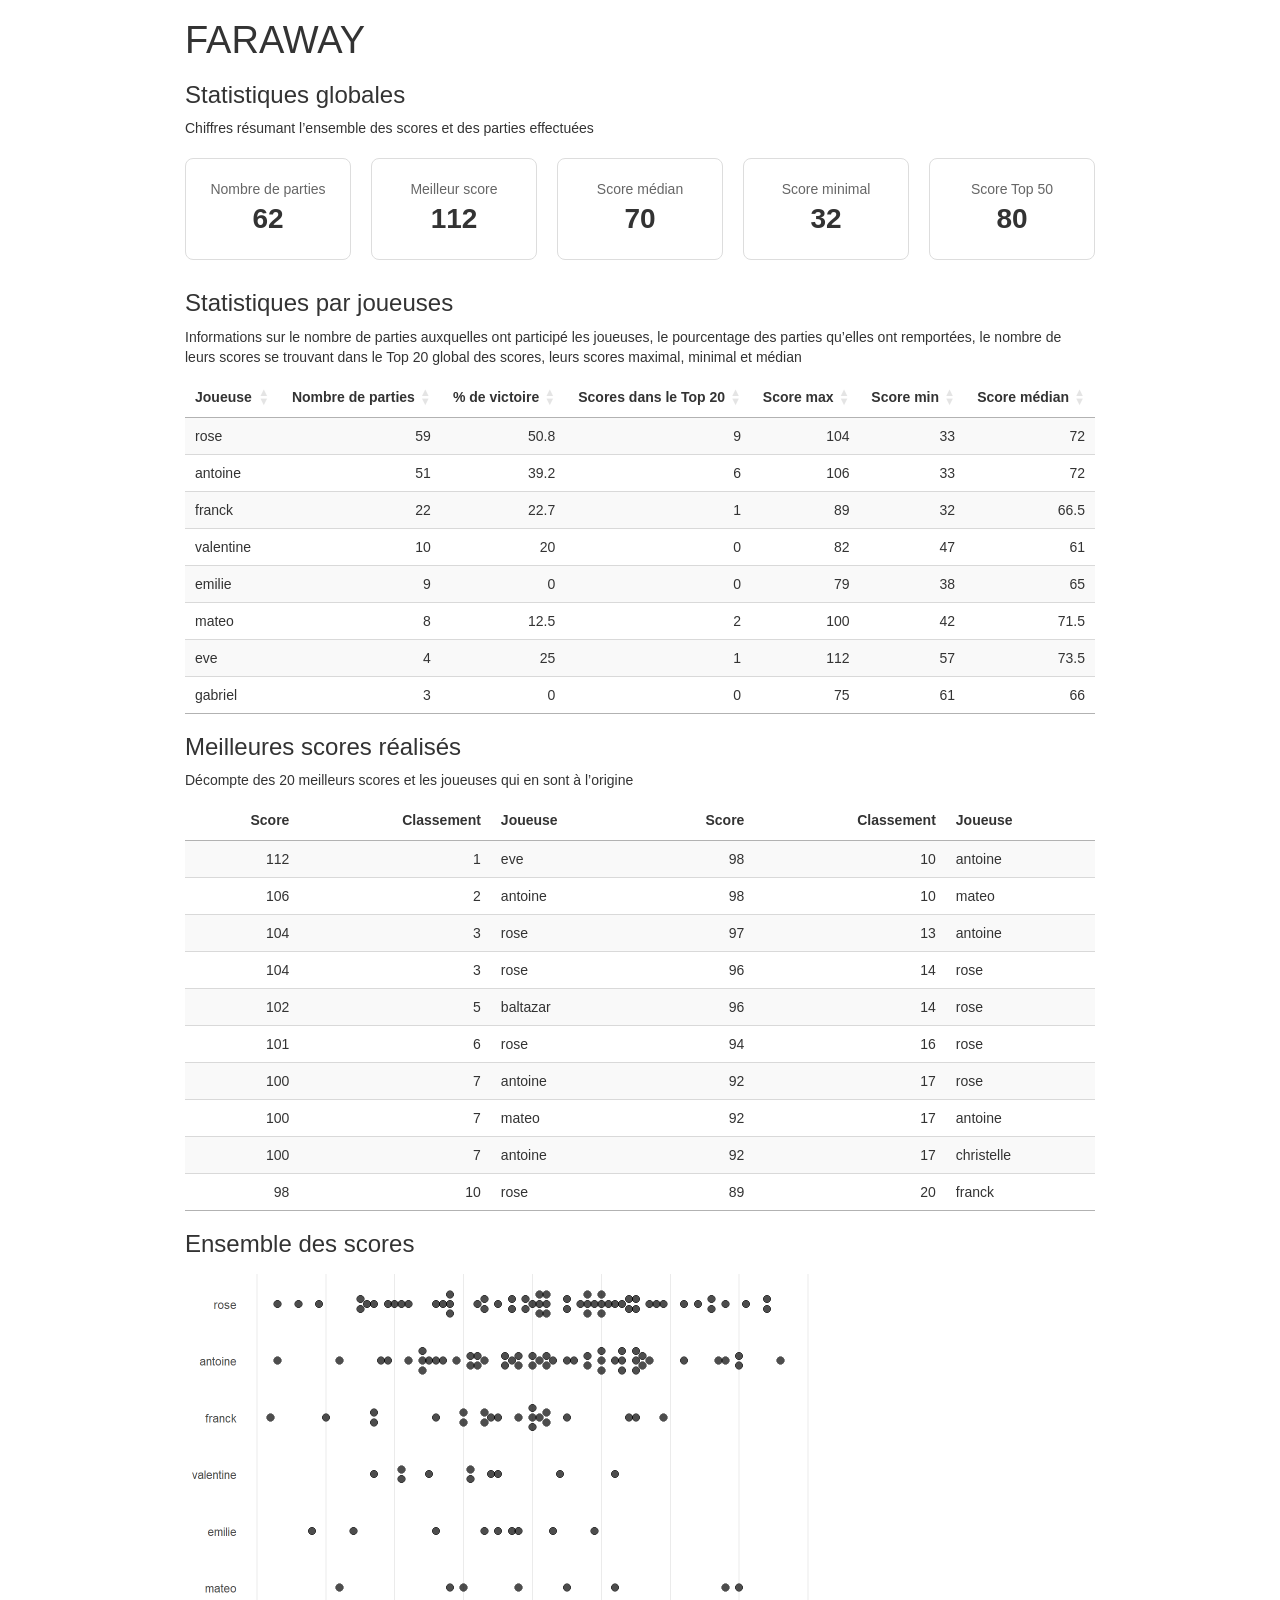
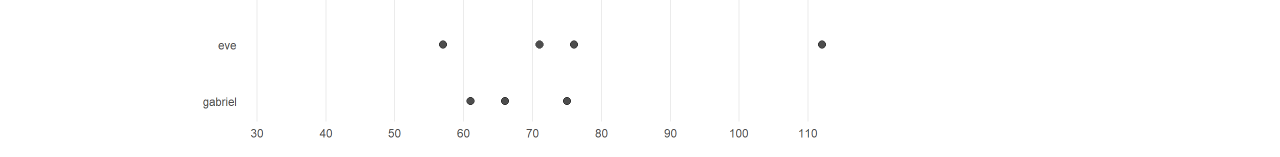
==== r/explor_results.html @ 72b7c978 "maj min" ====
<!DOCTYPE html>

<html>

<head>

<meta charset="utf-8" />
<meta name="generator" content="pandoc" />
<meta http-equiv="X-UA-Compatible" content="IE=EDGE" />




<title>FARAWAY</title>

<script>// Pandoc 2.9 adds attributes on both header and div. We remove the former (to
// be compatible with the behavior of Pandoc < 2.8).
document.addEventListener('DOMContentLoaded', function(e) {
  var hs = document.querySelectorAll("div.section[class*='level'] > :first-child");
  var i, h, a;
  for (i = 0; i < hs.length; i++) {
    h = hs[i];
    if (!/^h[1-6]$/i.test(h.tagName)) continue;  // it should be a header h1-h6
    a = h.attributes;
    while (a.length > 0) h.removeAttribute(a[0].name);
  }
});
</script>
<script>/*! jQuery v3.6.0 | (c) OpenJS Foundation and other contributors | jquery.org/license */
!function(e,t){"use strict";"object"==typeof module&&"object"==typeof module.exports?module.exports=e.document?t(e,!0):function(e){if(!e.document)throw new Error("jQuery requires a window with a document");return t(e)}:t(e)}("undefined"!=typeof window?window:this,function(C,e){"use strict";var t=[],r=Object.getPrototypeOf,s=t.slice,g=t.flat?function(e){return t.flat.call(e)}:function(e){return t.concat.apply([],e)},u=t.push,i=t.indexOf,n={},o=n.toString,v=n.hasOwnProperty,a=v.toString,l=a.call(Object),y={},m=function(e){return"function"==typeof e&&"number"!=typeof e.nodeType&&"function"!=typeof e.item},x=function(e){return null!=e&&e===e.window},E=C.document,c={type:!0,src:!0,nonce:!0,noModule:!0};function b(e,t,n){var r,i,o=(n=n||E).createElement("script");if(o.text=e,t)for(r in c)(i=t[r]||t.getAttribute&&t.getAttribute(r))&&o.setAttribute(r,i);n.head.appendChild(o).parentNode.removeChild(o)}function w(e){return null==e?e+"":"object"==typeof e||"function"==typeof e?n[o.call(e)]||"object":typeof e}var f="3.6.0",S=function(e,t){return new S.fn.init(e,t)};function p(e){var t=!!e&&"length"in e&&e.length,n=w(e);return!m(e)&&!x(e)&&("array"===n||0===t||"number"==typeof t&&0<t&&t-1 in e)}S.fn=S.prototype={jquery:f,constructor:S,length:0,toArray:function(){return s.call(this)},get:function(e){return null==e?s.call(this):e<0?this[e+this.length]:this[e]},pushStack:function(e){var t=S.merge(this.constructor(),e);return t.prevObject=this,t},each:function(e){return S.each(this,e)},map:function(n){return this.pushStack(S.map(this,function(e,t){return n.call(e,t,e)}))},slice:function(){return this.pushStack(s.apply(this,arguments))},first:function(){return this.eq(0)},last:function(){return this.eq(-1)},even:function(){return this.pushStack(S.grep(this,function(e,t){return(t+1)%2}))},odd:function(){return this.pushStack(S.grep(this,function(e,t){return t%2}))},eq:function(e){var t=this.length,n=+e+(e<0?t:0);return this.pushStack(0<=n&&n<t?[this[n]]:[])},end:function(){return this.prevObject||this.constructor()},push:u,sort:t.sort,splice:t.splice},S.extend=S.fn.extend=function(){var e,t,n,r,i,o,a=arguments[0]||{},s=1,u=arguments.length,l=!1;for("boolean"==typeof a&&(l=a,a=arguments[s]||{},s++),"object"==typeof a||m(a)||(a={}),s===u&&(a=this,s--);s<u;s++)if(null!=(e=arguments[s]))for(t in e)r=e[t],"__proto__"!==t&&a!==r&&(l&&r&&(S.isPlainObject(r)||(i=Array.isArray(r)))?(n=a[t],o=i&&!Array.isArray(n)?[]:i||S.isPlainObject(n)?n:{},i=!1,a[t]=S.extend(l,o,r)):void 0!==r&&(a[t]=r));return a},S.extend({expando:"jQuery"+(f+Math.random()).replace(/\D/g,""),isReady:!0,error:function(e){throw new Error(e)},noop:function(){},isPlainObject:function(e){var t,n;return!(!e||"[object Object]"!==o.call(e))&&(!(t=r(e))||"function"==typeof(n=v.call(t,"constructor")&&t.constructor)&&a.call(n)===l)},isEmptyObject:function(e){var t;for(t in e)return!1;return!0},globalEval:function(e,t,n){b(e,{nonce:t&&t.nonce},n)},each:function(e,t){var n,r=0;if(p(e)){for(n=e.length;r<n;r++)if(!1===t.call(e[r],r,e[r]))break}else for(r in e)if(!1===t.call(e[r],r,e[r]))break;return e},makeArray:function(e,t){var n=t||[];return null!=e&&(p(Object(e))?S.merge(n,"string"==typeof e?[e]:e):u.call(n,e)),n},inArray:function(e,t,n){return null==t?-1:i.call(t,e,n)},merge:function(e,t){for(var n=+t.length,r=0,i=e.length;r<n;r++)e[i++]=t[r];return e.length=i,e},grep:function(e,t,n){for(var r=[],i=0,o=e.length,a=!n;i<o;i++)!t(e[i],i)!==a&&r.push(e[i]);return r},map:function(e,t,n){var r,i,o=0,a=[];if(p(e))for(r=e.length;o<r;o++)null!=(i=t(e[o],o,n))&&a.push(i);else for(o in e)null!=(i=t(e[o],o,n))&&a.push(i);return g(a)},guid:1,support:y}),"function"==typeof Symbol&&(S.fn[Symbol.iterator]=t[Symbol.iterator]),S.each("Boolean Number String Function Array Date RegExp Object Error Symbol".split(" "),function(e,t){n["[object "+t+"]"]=t.toLowerCase()});var d=function(n){var e,d,b,o,i,h,f,g,w,u,l,T,C,a,E,v,s,c,y,S="sizzle"+1*new Date,p=n.document,k=0,r=0,m=ue(),x=ue(),A=ue(),N=ue(),j=function(e,t){return e===t&&(l=!0),0},D={}.hasOwnProperty,t=[],q=t.pop,L=t.push,H=t.push,O=t.slice,P=function(e,t){for(var n=0,r=e.length;n<r;n++)if(e[n]===t)return n;return-1},R="checked|selected|async|autofocus|autoplay|controls|defer|disabled|hidden|ismap|loop|multiple|open|readonly|required|scoped",M="[\\x20\\t\\r\\n\\f]",I="(?:\\\\[\\da-fA-F]{1,6}"+M+"?|\\\\[^\\r\\n\\f]|[\\w-]|[^\0-\\x7f])+",W="\\["+M+"*("+I+")(?:"+M+"*([*^$|!~]?=)"+M+"*(?:'((?:\\\\.|[^\\\\'])*)'|\"((?:\\\\.|[^\\\\\"])*)\"|("+I+"))|)"+M+"*\\]",F=":("+I+")(?:\\((('((?:\\\\.|[^\\\\'])*)'|\"((?:\\\\.|[^\\\\\"])*)\")|((?:\\\\.|[^\\\\()[\\]]|"+W+")*)|.*)\\)|)",B=new RegExp(M+"+","g"),$=new RegExp("^"+M+"+|((?:^|[^\\\\])(?:\\\\.)*)"+M+"+$","g"),_=new RegExp("^"+M+"*,"+M+"*"),z=new RegExp("^"+M+"*([>+~]|"+M+")"+M+"*"),U=new RegExp(M+"|>"),X=new RegExp(F),V=new RegExp("^"+I+"$"),G={ID:new RegExp("^#("+I+")"),CLASS:new RegExp("^\\.("+I+")"),TAG:new RegExp("^("+I+"|[*])"),ATTR:new RegExp("^"+W),PSEUDO:new RegExp("^"+F),CHILD:new RegExp("^:(only|first|last|nth|nth-last)-(child|of-type)(?:\\("+M+"*(even|odd|(([+-]|)(\\d*)n|)"+M+"*(?:([+-]|)"+M+"*(\\d+)|))"+M+"*\\)|)","i"),bool:new RegExp("^(?:"+R+")$","i"),needsContext:new RegExp("^"+M+"*[>+~]|:(even|odd|eq|gt|lt|nth|first|last)(?:\\("+M+"*((?:-\\d)?\\d*)"+M+"*\\)|)(?=[^-]|$)","i")},Y=/HTML$/i,Q=/^(?:input|select|textarea|button)$/i,J=/^h\d$/i,K=/^[^{]+\{\s*\[native \w/,Z=/^(?:#([\w-]+)|(\w+)|\.([\w-]+))$/,ee=/[+~]/,te=new RegExp("\\\\[\\da-fA-F]{1,6}"+M+"?|\\\\([^\\r\\n\\f])","g"),ne=function(e,t){var n="0x"+e.slice(1)-65536;return t||(n<0?String.fromCharCode(n+65536):String.fromCharCode(n>>10|55296,1023&n|56320))},re=/([\0-\x1f\x7f]|^-?\d)|^-$|[^\0-\x1f\x7f-\uFFFF\w-]/g,ie=function(e,t){return t?"\0"===e?"\ufffd":e.slice(0,-1)+"\\"+e.charCodeAt(e.length-1).toString(16)+" ":"\\"+e},oe=function(){T()},ae=be(function(e){return!0===e.disabled&&"fieldset"===e.nodeName.toLowerCase()},{dir:"parentNode",next:"legend"});try{H.apply(t=O.call(p.childNodes),p.childNodes),t[p.childNodes.length].nodeType}catch(e){H={apply:t.length?function(e,t){L.apply(e,O.call(t))}:function(e,t){var n=e.length,r=0;while(e[n++]=t[r++]);e.length=n-1}}}function se(t,e,n,r){var i,o,a,s,u,l,c,f=e&&e.ownerDocument,p=e?e.nodeType:9;if(n=n||[],"string"!=typeof t||!t||1!==p&&9!==p&&11!==p)return n;if(!r&&(T(e),e=e||C,E)){if(11!==p&&(u=Z.exec(t)))if(i=u[1]){if(9===p){if(!(a=e.getElementById(i)))return n;if(a.id===i)return n.push(a),n}else if(f&&(a=f.getElementById(i))&&y(e,a)&&a.id===i)return n.push(a),n}else{if(u[2])return H.apply(n,e.getElementsByTagName(t)),n;if((i=u[3])&&d.getElementsByClassName&&e.getElementsByClassName)return H.apply(n,e.getElementsByClassName(i)),n}if(d.qsa&&!N[t+" "]&&(!v||!v.test(t))&&(1!==p||"object"!==e.nodeName.toLowerCase())){if(c=t,f=e,1===p&&(U.test(t)||z.test(t))){(f=ee.test(t)&&ye(e.parentNode)||e)===e&&d.scope||((s=e.getAttribute("id"))?s=s.replace(re,ie):e.setAttribute("id",s=S)),o=(l=h(t)).length;while(o--)l[o]=(s?"#"+s:":scope")+" "+xe(l[o]);c=l.join(",")}try{return H.apply(n,f.querySelectorAll(c)),n}catch(e){N(t,!0)}finally{s===S&&e.removeAttribute("id")}}}return g(t.replace($,"$1"),e,n,r)}function ue(){var r=[];return function e(t,n){return r.push(t+" ")>b.cacheLength&&delete e[r.shift()],e[t+" "]=n}}function le(e){return e[S]=!0,e}function ce(e){var t=C.createElement("fieldset");try{return!!e(t)}catch(e){return!1}finally{t.parentNode&&t.parentNode.removeChild(t),t=null}}function fe(e,t){var n=e.split("|"),r=n.length;while(r--)b.attrHandle[n[r]]=t}function pe(e,t){var n=t&&e,r=n&&1===e.nodeType&&1===t.nodeType&&e.sourceIndex-t.sourceIndex;if(r)return r;if(n)while(n=n.nextSibling)if(n===t)return-1;return e?1:-1}function de(t){return function(e){return"input"===e.nodeName.toLowerCase()&&e.type===t}}function he(n){return function(e){var t=e.nodeName.toLowerCase();return("input"===t||"button"===t)&&e.type===n}}function ge(t){return function(e){return"form"in e?e.parentNode&&!1===e.disabled?"label"in e?"label"in e.parentNode?e.parentNode.disabled===t:e.disabled===t:e.isDisabled===t||e.isDisabled!==!t&&ae(e)===t:e.disabled===t:"label"in e&&e.disabled===t}}function ve(a){return le(function(o){return o=+o,le(function(e,t){var n,r=a([],e.length,o),i=r.length;while(i--)e[n=r[i]]&&(e[n]=!(t[n]=e[n]))})})}function ye(e){return e&&"undefined"!=typeof e.getElementsByTagName&&e}for(e in d=se.support={},i=se.isXML=function(e){var t=e&&e.namespaceURI,n=e&&(e.ownerDocument||e).documentElement;return!Y.test(t||n&&n.nodeName||"HTML")},T=se.setDocument=function(e){var t,n,r=e?e.ownerDocument||e:p;return r!=C&&9===r.nodeType&&r.documentElement&&(a=(C=r).documentElement,E=!i(C),p!=C&&(n=C.defaultView)&&n.top!==n&&(n.addEventListener?n.addEventListener("unload",oe,!1):n.attachEvent&&n.attachEvent("onunload",oe)),d.scope=ce(function(e){return a.appendChild(e).appendChild(C.createElement("div")),"undefined"!=typeof e.querySelectorAll&&!e.querySelectorAll(":scope fieldset div").length}),d.attributes=ce(function(e){return e.className="i",!e.getAttribute("className")}),d.getElementsByTagName=ce(function(e){return e.appendChild(C.createComment("")),!e.getElementsByTagName("*").length}),d.getElementsByClassName=K.test(C.getElementsByClassName),d.getById=ce(function(e){return a.appendChild(e).id=S,!C.getElementsByName||!C.getElementsByName(S).length}),d.getById?(b.filter.ID=function(e){var t=e.replace(te,ne);return function(e){return e.getAttribute("id")===t}},b.find.ID=function(e,t){if("undefined"!=typeof t.getElementById&&E){var n=t.getElementById(e);return n?[n]:[]}}):(b.filter.ID=function(e){var n=e.replace(te,ne);return function(e){var t="undefined"!=typeof e.getAttributeNode&&e.getAttributeNode("id");return t&&t.value===n}},b.find.ID=function(e,t){if("undefined"!=typeof t.getElementById&&E){var n,r,i,o=t.getElementById(e);if(o){if((n=o.getAttributeNode("id"))&&n.value===e)return[o];i=t.getElementsByName(e),r=0;while(o=i[r++])if((n=o.getAttributeNode("id"))&&n.value===e)return[o]}return[]}}),b.find.TAG=d.getElementsByTagName?function(e,t){return"undefined"!=typeof t.getElementsByTagName?t.getElementsByTagName(e):d.qsa?t.querySelectorAll(e):void 0}:function(e,t){var n,r=[],i=0,o=t.getElementsByTagName(e);if("*"===e){while(n=o[i++])1===n.nodeType&&r.push(n);return r}return o},b.find.CLASS=d.getElementsByClassName&&function(e,t){if("undefined"!=typeof t.getElementsByClassName&&E)return t.getElementsByClassName(e)},s=[],v=[],(d.qsa=K.test(C.querySelectorAll))&&(ce(function(e){var t;a.appendChild(e).innerHTML="<a id='"+S+"'></a><select id='"+S+"-\r\\' msallowcapture=''><option selected=''></option></select>",e.querySelectorAll("[msallowcapture^='']").length&&v.push("[*^$]="+M+"*(?:''|\"\")"),e.querySelectorAll("[selected]").length||v.push("\\["+M+"*(?:value|"+R+")"),e.querySelectorAll("[id~="+S+"-]").length||v.push("~="),(t=C.createElement("input")).setAttribute("name",""),e.appendChild(t),e.querySelectorAll("[name='']").length||v.push("\\["+M+"*name"+M+"*="+M+"*(?:''|\"\")"),e.querySelectorAll(":checked").length||v.push(":checked"),e.querySelectorAll("a#"+S+"+*").length||v.push(".#.+[+~]"),e.querySelectorAll("\\\f"),v.push("[\\r\\n\\f]")}),ce(function(e){e.innerHTML="<a href='' disabled='disabled'></a><select disabled='disabled'><option/></select>";var t=C.createElement("input");t.setAttribute("type","hidden"),e.appendChild(t).setAttribute("name","D"),e.querySelectorAll("[name=d]").length&&v.push("name"+M+"*[*^$|!~]?="),2!==e.querySelectorAll(":enabled").length&&v.push(":enabled",":disabled"),a.appendChild(e).disabled=!0,2!==e.querySelectorAll(":disabled").length&&v.push(":enabled",":disabled"),e.querySelectorAll("*,:x"),v.push(",.*:")})),(d.matchesSelector=K.test(c=a.matches||a.webkitMatchesSelector||a.mozMatchesSelector||a.oMatchesSelector||a.msMatchesSelector))&&ce(function(e){d.disconnectedMatch=c.call(e,"*"),c.call(e,"[s!='']:x"),s.push("!=",F)}),v=v.length&&new RegExp(v.join("|")),s=s.length&&new RegExp(s.join("|")),t=K.test(a.compareDocumentPosition),y=t||K.test(a.contains)?function(e,t){var n=9===e.nodeType?e.documentElement:e,r=t&&t.parentNode;return e===r||!(!r||1!==r.nodeType||!(n.contains?n.contains(r):e.compareDocumentPosition&&16&e.compareDocumentPosition(r)))}:function(e,t){if(t)while(t=t.parentNode)if(t===e)return!0;return!1},j=t?function(e,t){if(e===t)return l=!0,0;var n=!e.compareDocumentPosition-!t.compareDocumentPosition;return n||(1&(n=(e.ownerDocument||e)==(t.ownerDocument||t)?e.compareDocumentPosition(t):1)||!d.sortDetached&&t.compareDocumentPosition(e)===n?e==C||e.ownerDocument==p&&y(p,e)?-1:t==C||t.ownerDocument==p&&y(p,t)?1:u?P(u,e)-P(u,t):0:4&n?-1:1)}:function(e,t){if(e===t)return l=!0,0;var n,r=0,i=e.parentNode,o=t.parentNode,a=[e],s=[t];if(!i||!o)return e==C?-1:t==C?1:i?-1:o?1:u?P(u,e)-P(u,t):0;if(i===o)return pe(e,t);n=e;while(n=n.parentNode)a.unshift(n);n=t;while(n=n.parentNode)s.unshift(n);while(a[r]===s[r])r++;return r?pe(a[r],s[r]):a[r]==p?-1:s[r]==p?1:0}),C},se.matches=function(e,t){return se(e,null,null,t)},se.matchesSelector=function(e,t){if(T(e),d.matchesSelector&&E&&!N[t+" "]&&(!s||!s.test(t))&&(!v||!v.test(t)))try{var n=c.call(e,t);if(n||d.disconnectedMatch||e.document&&11!==e.document.nodeType)return n}catch(e){N(t,!0)}return 0<se(t,C,null,[e]).length},se.contains=function(e,t){return(e.ownerDocument||e)!=C&&T(e),y(e,t)},se.attr=function(e,t){(e.ownerDocument||e)!=C&&T(e);var n=b.attrHandle[t.toLowerCase()],r=n&&D.call(b.attrHandle,t.toLowerCase())?n(e,t,!E):void 0;return void 0!==r?r:d.attributes||!E?e.getAttribute(t):(r=e.getAttributeNode(t))&&r.specified?r.value:null},se.escape=function(e){return(e+"").replace(re,ie)},se.error=function(e){throw new Error("Syntax error, unrecognized expression: "+e)},se.uniqueSort=function(e){var t,n=[],r=0,i=0;if(l=!d.detectDuplicates,u=!d.sortStable&&e.slice(0),e.sort(j),l){while(t=e[i++])t===e[i]&&(r=n.push(i));while(r--)e.splice(n[r],1)}return u=null,e},o=se.getText=function(e){var t,n="",r=0,i=e.nodeType;if(i){if(1===i||9===i||11===i){if("string"==typeof e.textContent)return e.textContent;for(e=e.firstChild;e;e=e.nextSibling)n+=o(e)}else if(3===i||4===i)return e.nodeValue}else while(t=e[r++])n+=o(t);return n},(b=se.selectors={cacheLength:50,createPseudo:le,match:G,attrHandle:{},find:{},relative:{">":{dir:"parentNode",first:!0}," ":{dir:"parentNode"},"+":{dir:"previousSibling",first:!0},"~":{dir:"previousSibling"}},preFilter:{ATTR:function(e){return e[1]=e[1].replace(te,ne),e[3]=(e[3]||e[4]||e[5]||"").replace(te,ne),"~="===e[2]&&(e[3]=" "+e[3]+" "),e.slice(0,4)},CHILD:function(e){return e[1]=e[1].toLowerCase(),"nth"===e[1].slice(0,3)?(e[3]||se.error(e[0]),e[4]=+(e[4]?e[5]+(e[6]||1):2*("even"===e[3]||"odd"===e[3])),e[5]=+(e[7]+e[8]||"odd"===e[3])):e[3]&&se.error(e[0]),e},PSEUDO:function(e){var t,n=!e[6]&&e[2];return G.CHILD.test(e[0])?null:(e[3]?e[2]=e[4]||e[5]||"":n&&X.test(n)&&(t=h(n,!0))&&(t=n.indexOf(")",n.length-t)-n.length)&&(e[0]=e[0].slice(0,t),e[2]=n.slice(0,t)),e.slice(0,3))}},filter:{TAG:function(e){var t=e.replace(te,ne).toLowerCase();return"*"===e?function(){return!0}:function(e){return e.nodeName&&e.nodeName.toLowerCase()===t}},CLASS:function(e){var t=m[e+" "];return t||(t=new RegExp("(^|"+M+")"+e+"("+M+"|$)"))&&m(e,function(e){return t.test("string"==typeof e.className&&e.className||"undefined"!=typeof e.getAttribute&&e.getAttribute("class")||"")})},ATTR:function(n,r,i){return function(e){var t=se.attr(e,n);return null==t?"!="===r:!r||(t+="","="===r?t===i:"!="===r?t!==i:"^="===r?i&&0===t.indexOf(i):"*="===r?i&&-1<t.indexOf(i):"$="===r?i&&t.slice(-i.length)===i:"~="===r?-1<(" "+t.replace(B," ")+" ").indexOf(i):"|="===r&&(t===i||t.slice(0,i.length+1)===i+"-"))}},CHILD:function(h,e,t,g,v){var y="nth"!==h.slice(0,3),m="last"!==h.slice(-4),x="of-type"===e;return 1===g&&0===v?function(e){return!!e.parentNode}:function(e,t,n){var r,i,o,a,s,u,l=y!==m?"nextSibling":"previousSibling",c=e.parentNode,f=x&&e.nodeName.toLowerCase(),p=!n&&!x,d=!1;if(c){if(y){while(l){a=e;while(a=a[l])if(x?a.nodeName.toLowerCase()===f:1===a.nodeType)return!1;u=l="only"===h&&!u&&"nextSibling"}return!0}if(u=[m?c.firstChild:c.lastChild],m&&p){d=(s=(r=(i=(o=(a=c)[S]||(a[S]={}))[a.uniqueID]||(o[a.uniqueID]={}))[h]||[])[0]===k&&r[1])&&r[2],a=s&&c.childNodes[s];while(a=++s&&a&&a[l]||(d=s=0)||u.pop())if(1===a.nodeType&&++d&&a===e){i[h]=[k,s,d];break}}else if(p&&(d=s=(r=(i=(o=(a=e)[S]||(a[S]={}))[a.uniqueID]||(o[a.uniqueID]={}))[h]||[])[0]===k&&r[1]),!1===d)while(a=++s&&a&&a[l]||(d=s=0)||u.pop())if((x?a.nodeName.toLowerCase()===f:1===a.nodeType)&&++d&&(p&&((i=(o=a[S]||(a[S]={}))[a.uniqueID]||(o[a.uniqueID]={}))[h]=[k,d]),a===e))break;return(d-=v)===g||d%g==0&&0<=d/g}}},PSEUDO:function(e,o){var t,a=b.pseudos[e]||b.setFilters[e.toLowerCase()]||se.error("unsupported pseudo: "+e);return a[S]?a(o):1<a.length?(t=[e,e,"",o],b.setFilters.hasOwnProperty(e.toLowerCase())?le(function(e,t){var n,r=a(e,o),i=r.length;while(i--)e[n=P(e,r[i])]=!(t[n]=r[i])}):function(e){return a(e,0,t)}):a}},pseudos:{not:le(function(e){var r=[],i=[],s=f(e.replace($,"$1"));return s[S]?le(function(e,t,n,r){var i,o=s(e,null,r,[]),a=e.length;while(a--)(i=o[a])&&(e[a]=!(t[a]=i))}):function(e,t,n){return r[0]=e,s(r,null,n,i),r[0]=null,!i.pop()}}),has:le(function(t){return function(e){return 0<se(t,e).length}}),contains:le(function(t){return t=t.replace(te,ne),function(e){return-1<(e.textContent||o(e)).indexOf(t)}}),lang:le(function(n){return V.test(n||"")||se.error("unsupported lang: "+n),n=n.replace(te,ne).toLowerCase(),function(e){var t;do{if(t=E?e.lang:e.getAttribute("xml:lang")||e.getAttribute("lang"))return(t=t.toLowerCase())===n||0===t.indexOf(n+"-")}while((e=e.parentNode)&&1===e.nodeType);return!1}}),target:function(e){var t=n.location&&n.location.hash;return t&&t.slice(1)===e.id},root:function(e){return e===a},focus:function(e){return e===C.activeElement&&(!C.hasFocus||C.hasFocus())&&!!(e.type||e.href||~e.tabIndex)},enabled:ge(!1),disabled:ge(!0),checked:function(e){var t=e.nodeName.toLowerCase();return"input"===t&&!!e.checked||"option"===t&&!!e.selected},selected:function(e){return e.parentNode&&e.parentNode.selectedIndex,!0===e.selected},empty:function(e){for(e=e.firstChild;e;e=e.nextSibling)if(e.nodeType<6)return!1;return!0},parent:function(e){return!b.pseudos.empty(e)},header:function(e){return J.test(e.nodeName)},input:function(e){return Q.test(e.nodeName)},button:function(e){var t=e.nodeName.toLowerCase();return"input"===t&&"button"===e.type||"button"===t},text:function(e){var t;return"input"===e.nodeName.toLowerCase()&&"text"===e.type&&(null==(t=e.getAttribute("type"))||"text"===t.toLowerCase())},first:ve(function(){return[0]}),last:ve(function(e,t){return[t-1]}),eq:ve(function(e,t,n){return[n<0?n+t:n]}),even:ve(function(e,t){for(var n=0;n<t;n+=2)e.push(n);return e}),odd:ve(function(e,t){for(var n=1;n<t;n+=2)e.push(n);return e}),lt:ve(function(e,t,n){for(var r=n<0?n+t:t<n?t:n;0<=--r;)e.push(r);return e}),gt:ve(function(e,t,n){for(var r=n<0?n+t:n;++r<t;)e.push(r);return e})}}).pseudos.nth=b.pseudos.eq,{radio:!0,checkbox:!0,file:!0,password:!0,image:!0})b.pseudos[e]=de(e);for(e in{submit:!0,reset:!0})b.pseudos[e]=he(e);function me(){}function xe(e){for(var t=0,n=e.length,r="";t<n;t++)r+=e[t].value;return r}function be(s,e,t){var u=e.dir,l=e.next,c=l||u,f=t&&"parentNode"===c,p=r++;return e.first?function(e,t,n){while(e=e[u])if(1===e.nodeType||f)return s(e,t,n);return!1}:function(e,t,n){var r,i,o,a=[k,p];if(n){while(e=e[u])if((1===e.nodeType||f)&&s(e,t,n))return!0}else while(e=e[u])if(1===e.nodeType||f)if(i=(o=e[S]||(e[S]={}))[e.uniqueID]||(o[e.uniqueID]={}),l&&l===e.nodeName.toLowerCase())e=e[u]||e;else{if((r=i[c])&&r[0]===k&&r[1]===p)return a[2]=r[2];if((i[c]=a)[2]=s(e,t,n))return!0}return!1}}function we(i){return 1<i.length?function(e,t,n){var r=i.length;while(r--)if(!i[r](e,t,n))return!1;return!0}:i[0]}function Te(e,t,n,r,i){for(var o,a=[],s=0,u=e.length,l=null!=t;s<u;s++)(o=e[s])&&(n&&!n(o,r,i)||(a.push(o),l&&t.push(s)));return a}function Ce(d,h,g,v,y,e){return v&&!v[S]&&(v=Ce(v)),y&&!y[S]&&(y=Ce(y,e)),le(function(e,t,n,r){var i,o,a,s=[],u=[],l=t.length,c=e||function(e,t,n){for(var r=0,i=t.length;r<i;r++)se(e,t[r],n);return n}(h||"*",n.nodeType?[n]:n,[]),f=!d||!e&&h?c:Te(c,s,d,n,r),p=g?y||(e?d:l||v)?[]:t:f;if(g&&g(f,p,n,r),v){i=Te(p,u),v(i,[],n,r),o=i.length;while(o--)(a=i[o])&&(p[u[o]]=!(f[u[o]]=a))}if(e){if(y||d){if(y){i=[],o=p.length;while(o--)(a=p[o])&&i.push(f[o]=a);y(null,p=[],i,r)}o=p.length;while(o--)(a=p[o])&&-1<(i=y?P(e,a):s[o])&&(e[i]=!(t[i]=a))}}else p=Te(p===t?p.splice(l,p.length):p),y?y(null,t,p,r):H.apply(t,p)})}function Ee(e){for(var i,t,n,r=e.length,o=b.relative[e[0].type],a=o||b.relative[" "],s=o?1:0,u=be(function(e){return e===i},a,!0),l=be(function(e){return-1<P(i,e)},a,!0),c=[function(e,t,n){var r=!o&&(n||t!==w)||((i=t).nodeType?u(e,t,n):l(e,t,n));return i=null,r}];s<r;s++)if(t=b.relative[e[s].type])c=[be(we(c),t)];else{if((t=b.filter[e[s].type].apply(null,e[s].matches))[S]){for(n=++s;n<r;n++)if(b.relative[e[n].type])break;return Ce(1<s&&we(c),1<s&&xe(e.slice(0,s-1).concat({value:" "===e[s-2].type?"*":""})).replace($,"$1"),t,s<n&&Ee(e.slice(s,n)),n<r&&Ee(e=e.slice(n)),n<r&&xe(e))}c.push(t)}return we(c)}return me.prototype=b.filters=b.pseudos,b.setFilters=new me,h=se.tokenize=function(e,t){var n,r,i,o,a,s,u,l=x[e+" "];if(l)return t?0:l.slice(0);a=e,s=[],u=b.preFilter;while(a){for(o in n&&!(r=_.exec(a))||(r&&(a=a.slice(r[0].length)||a),s.push(i=[])),n=!1,(r=z.exec(a))&&(n=r.shift(),i.push({value:n,type:r[0].replace($," ")}),a=a.slice(n.length)),b.filter)!(r=G[o].exec(a))||u[o]&&!(r=u[o](r))||(n=r.shift(),i.push({value:n,type:o,matches:r}),a=a.slice(n.length));if(!n)break}return t?a.length:a?se.error(e):x(e,s).slice(0)},f=se.compile=function(e,t){var n,v,y,m,x,r,i=[],o=[],a=A[e+" "];if(!a){t||(t=h(e)),n=t.length;while(n--)(a=Ee(t[n]))[S]?i.push(a):o.push(a);(a=A(e,(v=o,m=0<(y=i).length,x=0<v.length,r=function(e,t,n,r,i){var o,a,s,u=0,l="0",c=e&&[],f=[],p=w,d=e||x&&b.find.TAG("*",i),h=k+=null==p?1:Math.random()||.1,g=d.length;for(i&&(w=t==C||t||i);l!==g&&null!=(o=d[l]);l++){if(x&&o){a=0,t||o.ownerDocument==C||(T(o),n=!E);while(s=v[a++])if(s(o,t||C,n)){r.push(o);break}i&&(k=h)}m&&((o=!s&&o)&&u--,e&&c.push(o))}if(u+=l,m&&l!==u){a=0;while(s=y[a++])s(c,f,t,n);if(e){if(0<u)while(l--)c[l]||f[l]||(f[l]=q.call(r));f=Te(f)}H.apply(r,f),i&&!e&&0<f.length&&1<u+y.length&&se.uniqueSort(r)}return i&&(k=h,w=p),c},m?le(r):r))).selector=e}return a},g=se.select=function(e,t,n,r){var i,o,a,s,u,l="function"==typeof e&&e,c=!r&&h(e=l.selector||e);if(n=n||[],1===c.length){if(2<(o=c[0]=c[0].slice(0)).length&&"ID"===(a=o[0]).type&&9===t.nodeType&&E&&b.relative[o[1].type]){if(!(t=(b.find.ID(a.matches[0].replace(te,ne),t)||[])[0]))return n;l&&(t=t.parentNode),e=e.slice(o.shift().value.length)}i=G.needsContext.test(e)?0:o.length;while(i--){if(a=o[i],b.relative[s=a.type])break;if((u=b.find[s])&&(r=u(a.matches[0].replace(te,ne),ee.test(o[0].type)&&ye(t.parentNode)||t))){if(o.splice(i,1),!(e=r.length&&xe(o)))return H.apply(n,r),n;break}}}return(l||f(e,c))(r,t,!E,n,!t||ee.test(e)&&ye(t.parentNode)||t),n},d.sortStable=S.split("").sort(j).join("")===S,d.detectDuplicates=!!l,T(),d.sortDetached=ce(function(e){return 1&e.compareDocumentPosition(C.createElement("fieldset"))}),ce(function(e){return e.innerHTML="<a href='#'></a>","#"===e.firstChild.getAttribute("href")})||fe("type|href|height|width",function(e,t,n){if(!n)return e.getAttribute(t,"type"===t.toLowerCase()?1:2)}),d.attributes&&ce(function(e){return e.innerHTML="<input/>",e.firstChild.setAttribute("value",""),""===e.firstChild.getAttribute("value")})||fe("value",function(e,t,n){if(!n&&"input"===e.nodeName.toLowerCase())return e.defaultValue}),ce(function(e){return null==e.getAttribute("disabled")})||fe(R,function(e,t,n){var r;if(!n)return!0===e[t]?t.toLowerCase():(r=e.getAttributeNode(t))&&r.specified?r.value:null}),se}(C);S.find=d,S.expr=d.selectors,S.expr[":"]=S.expr.pseudos,S.uniqueSort=S.unique=d.uniqueSort,S.text=d.getText,S.isXMLDoc=d.isXML,S.contains=d.contains,S.escapeSelector=d.escape;var h=function(e,t,n){var r=[],i=void 0!==n;while((e=e[t])&&9!==e.nodeType)if(1===e.nodeType){if(i&&S(e).is(n))break;r.push(e)}return r},T=function(e,t){for(var n=[];e;e=e.nextSibling)1===e.nodeType&&e!==t&&n.push(e);return n},k=S.expr.match.needsContext;function A(e,t){return e.nodeName&&e.nodeName.toLowerCase()===t.toLowerCase()}var N=/^<([a-z][^\/\0>:\x20\t\r\n\f]*)[\x20\t\r\n\f]*\/?>(?:<\/\1>|)$/i;function j(e,n,r){return m(n)?S.grep(e,function(e,t){return!!n.call(e,t,e)!==r}):n.nodeType?S.grep(e,function(e){return e===n!==r}):"string"!=typeof n?S.grep(e,function(e){return-1<i.call(n,e)!==r}):S.filter(n,e,r)}S.filter=function(e,t,n){var r=t[0];return n&&(e=":not("+e+")"),1===t.length&&1===r.nodeType?S.find.matchesSelector(r,e)?[r]:[]:S.find.matches(e,S.grep(t,function(e){return 1===e.nodeType}))},S.fn.extend({find:function(e){var t,n,r=this.length,i=this;if("string"!=typeof e)return this.pushStack(S(e).filter(function(){for(t=0;t<r;t++)if(S.contains(i[t],this))return!0}));for(n=this.pushStack([]),t=0;t<r;t++)S.find(e,i[t],n);return 1<r?S.uniqueSort(n):n},filter:function(e){return this.pushStack(j(this,e||[],!1))},not:function(e){return this.pushStack(j(this,e||[],!0))},is:function(e){return!!j(this,"string"==typeof e&&k.test(e)?S(e):e||[],!1).length}});var D,q=/^(?:\s*(<[\w\W]+>)[^>]*|#([\w-]+))$/;(S.fn.init=function(e,t,n){var r,i;if(!e)return this;if(n=n||D,"string"==typeof e){if(!(r="<"===e[0]&&">"===e[e.length-1]&&3<=e.length?[null,e,null]:q.exec(e))||!r[1]&&t)return!t||t.jquery?(t||n).find(e):this.constructor(t).find(e);if(r[1]){if(t=t instanceof S?t[0]:t,S.merge(this,S.parseHTML(r[1],t&&t.nodeType?t.ownerDocument||t:E,!0)),N.test(r[1])&&S.isPlainObject(t))for(r in t)m(this[r])?this[r](t[r]):this.attr(r,t[r]);return this}return(i=E.getElementById(r[2]))&&(this[0]=i,this.length=1),this}return e.nodeType?(this[0]=e,this.length=1,this):m(e)?void 0!==n.ready?n.ready(e):e(S):S.makeArray(e,this)}).prototype=S.fn,D=S(E);var L=/^(?:parents|prev(?:Until|All))/,H={children:!0,contents:!0,next:!0,prev:!0};function O(e,t){while((e=e[t])&&1!==e.nodeType);return e}S.fn.extend({has:function(e){var t=S(e,this),n=t.length;return this.filter(function(){for(var e=0;e<n;e++)if(S.contains(this,t[e]))return!0})},closest:function(e,t){var n,r=0,i=this.length,o=[],a="string"!=typeof e&&S(e);if(!k.test(e))for(;r<i;r++)for(n=this[r];n&&n!==t;n=n.parentNode)if(n.nodeType<11&&(a?-1<a.index(n):1===n.nodeType&&S.find.matchesSelector(n,e))){o.push(n);break}return this.pushStack(1<o.length?S.uniqueSort(o):o)},index:function(e){return e?"string"==typeof e?i.call(S(e),this[0]):i.call(this,e.jquery?e[0]:e):this[0]&&this[0].parentNode?this.first().prevAll().length:-1},add:function(e,t){return this.pushStack(S.uniqueSort(S.merge(this.get(),S(e,t))))},addBack:function(e){return this.add(null==e?this.prevObject:this.prevObject.filter(e))}}),S.each({parent:function(e){var t=e.parentNode;return t&&11!==t.nodeType?t:null},parents:function(e){return h(e,"parentNode")},parentsUntil:function(e,t,n){return h(e,"parentNode",n)},next:function(e){return O(e,"nextSibling")},prev:function(e){return O(e,"previousSibling")},nextAll:function(e){return h(e,"nextSibling")},prevAll:function(e){return h(e,"previousSibling")},nextUntil:function(e,t,n){return h(e,"nextSibling",n)},prevUntil:function(e,t,n){return h(e,"previousSibling",n)},siblings:function(e){return T((e.parentNode||{}).firstChild,e)},children:function(e){return T(e.firstChild)},contents:function(e){return null!=e.contentDocument&&r(e.contentDocument)?e.contentDocument:(A(e,"template")&&(e=e.content||e),S.merge([],e.childNodes))}},function(r,i){S.fn[r]=function(e,t){var n=S.map(this,i,e);return"Until"!==r.slice(-5)&&(t=e),t&&"string"==typeof t&&(n=S.filter(t,n)),1<this.length&&(H[r]||S.uniqueSort(n),L.test(r)&&n.reverse()),this.pushStack(n)}});var P=/[^\x20\t\r\n\f]+/g;function R(e){return e}function M(e){throw e}function I(e,t,n,r){var i;try{e&&m(i=e.promise)?i.call(e).done(t).fail(n):e&&m(i=e.then)?i.call(e,t,n):t.apply(void 0,[e].slice(r))}catch(e){n.apply(void 0,[e])}}S.Callbacks=function(r){var e,n;r="string"==typeof r?(e=r,n={},S.each(e.match(P)||[],function(e,t){n[t]=!0}),n):S.extend({},r);var i,t,o,a,s=[],u=[],l=-1,c=function(){for(a=a||r.once,o=i=!0;u.length;l=-1){t=u.shift();while(++l<s.length)!1===s[l].apply(t[0],t[1])&&r.stopOnFalse&&(l=s.length,t=!1)}r.memory||(t=!1),i=!1,a&&(s=t?[]:"")},f={add:function(){return s&&(t&&!i&&(l=s.length-1,u.push(t)),function n(e){S.each(e,function(e,t){m(t)?r.unique&&f.has(t)||s.push(t):t&&t.length&&"string"!==w(t)&&n(t)})}(arguments),t&&!i&&c()),this},remove:function(){return S.each(arguments,function(e,t){var n;while(-1<(n=S.inArray(t,s,n)))s.splice(n,1),n<=l&&l--}),this},has:function(e){return e?-1<S.inArray(e,s):0<s.length},empty:function(){return s&&(s=[]),this},disable:function(){return a=u=[],s=t="",this},disabled:function(){return!s},lock:function(){return a=u=[],t||i||(s=t=""),this},locked:function(){return!!a},fireWith:function(e,t){return a||(t=[e,(t=t||[]).slice?t.slice():t],u.push(t),i||c()),this},fire:function(){return f.fireWith(this,arguments),this},fired:function(){return!!o}};return f},S.extend({Deferred:function(e){var o=[["notify","progress",S.Callbacks("memory"),S.Callbacks("memory"),2],["resolve","done",S.Callbacks("once memory"),S.Callbacks("once memory"),0,"resolved"],["reject","fail",S.Callbacks("once memory"),S.Callbacks("once memory"),1,"rejected"]],i="pending",a={state:function(){return i},always:function(){return s.done(arguments).fail(arguments),this},"catch":function(e){return a.then(null,e)},pipe:function(){var i=arguments;return S.Deferred(function(r){S.each(o,function(e,t){var n=m(i[t[4]])&&i[t[4]];s[t[1]](function(){var e=n&&n.apply(this,arguments);e&&m(e.promise)?e.promise().progress(r.notify).done(r.resolve).fail(r.reject):r[t[0]+"With"](this,n?[e]:arguments)})}),i=null}).promise()},then:function(t,n,r){var u=0;function l(i,o,a,s){return function(){var n=this,r=arguments,e=function(){var e,t;if(!(i<u)){if((e=a.apply(n,r))===o.promise())throw new TypeError("Thenable self-resolution");t=e&&("object"==typeof e||"function"==typeof e)&&e.then,m(t)?s?t.call(e,l(u,o,R,s),l(u,o,M,s)):(u++,t.call(e,l(u,o,R,s),l(u,o,M,s),l(u,o,R,o.notifyWith))):(a!==R&&(n=void 0,r=[e]),(s||o.resolveWith)(n,r))}},t=s?e:function(){try{e()}catch(e){S.Deferred.exceptionHook&&S.Deferred.exceptionHook(e,t.stackTrace),u<=i+1&&(a!==M&&(n=void 0,r=[e]),o.rejectWith(n,r))}};i?t():(S.Deferred.getStackHook&&(t.stackTrace=S.Deferred.getStackHook()),C.setTimeout(t))}}return S.Deferred(function(e){o[0][3].add(l(0,e,m(r)?r:R,e.notifyWith)),o[1][3].add(l(0,e,m(t)?t:R)),o[2][3].add(l(0,e,m(n)?n:M))}).promise()},promise:function(e){return null!=e?S.extend(e,a):a}},s={};return S.each(o,function(e,t){var n=t[2],r=t[5];a[t[1]]=n.add,r&&n.add(function(){i=r},o[3-e][2].disable,o[3-e][3].disable,o[0][2].lock,o[0][3].lock),n.add(t[3].fire),s[t[0]]=function(){return s[t[0]+"With"](this===s?void 0:this,arguments),this},s[t[0]+"With"]=n.fireWith}),a.promise(s),e&&e.call(s,s),s},when:function(e){var n=arguments.length,t=n,r=Array(t),i=s.call(arguments),o=S.Deferred(),a=function(t){return function(e){r[t]=this,i[t]=1<arguments.length?s.call(arguments):e,--n||o.resolveWith(r,i)}};if(n<=1&&(I(e,o.done(a(t)).resolve,o.reject,!n),"pending"===o.state()||m(i[t]&&i[t].then)))return o.then();while(t--)I(i[t],a(t),o.reject);return o.promise()}});var W=/^(Eval|Internal|Range|Reference|Syntax|Type|URI)Error$/;S.Deferred.exceptionHook=function(e,t){C.console&&C.console.warn&&e&&W.test(e.name)&&C.console.warn("jQuery.Deferred exception: "+e.message,e.stack,t)},S.readyException=function(e){C.setTimeout(function(){throw e})};var F=S.Deferred();function B(){E.removeEventListener("DOMContentLoaded",B),C.removeEventListener("load",B),S.ready()}S.fn.ready=function(e){return F.then(e)["catch"](function(e){S.readyException(e)}),this},S.extend({isReady:!1,readyWait:1,ready:function(e){(!0===e?--S.readyWait:S.isReady)||(S.isReady=!0)!==e&&0<--S.readyWait||F.resolveWith(E,[S])}}),S.ready.then=F.then,"complete"===E.readyState||"loading"!==E.readyState&&!E.documentElement.doScroll?C.setTimeout(S.ready):(E.addEventListener("DOMContentLoaded",B),C.addEventListener("load",B));var $=function(e,t,n,r,i,o,a){var s=0,u=e.length,l=null==n;if("object"===w(n))for(s in i=!0,n)$(e,t,s,n[s],!0,o,a);else if(void 0!==r&&(i=!0,m(r)||(a=!0),l&&(a?(t.call(e,r),t=null):(l=t,t=function(e,t,n){return l.call(S(e),n)})),t))for(;s<u;s++)t(e[s],n,a?r:r.call(e[s],s,t(e[s],n)));return i?e:l?t.call(e):u?t(e[0],n):o},_=/^-ms-/,z=/-([a-z])/g;function U(e,t){return t.toUpperCase()}function X(e){return e.replace(_,"ms-").replace(z,U)}var V=function(e){return 1===e.nodeType||9===e.nodeType||!+e.nodeType};function G(){this.expando=S.expando+G.uid++}G.uid=1,G.prototype={cache:function(e){var t=e[this.expando];return t||(t={},V(e)&&(e.nodeType?e[this.expando]=t:Object.defineProperty(e,this.expando,{value:t,configurable:!0}))),t},set:function(e,t,n){var r,i=this.cache(e);if("string"==typeof t)i[X(t)]=n;else for(r in t)i[X(r)]=t[r];return i},get:function(e,t){return void 0===t?this.cache(e):e[this.expando]&&e[this.expando][X(t)]},access:function(e,t,n){return void 0===t||t&&"string"==typeof t&&void 0===n?this.get(e,t):(this.set(e,t,n),void 0!==n?n:t)},remove:function(e,t){var n,r=e[this.expando];if(void 0!==r){if(void 0!==t){n=(t=Array.isArray(t)?t.map(X):(t=X(t))in r?[t]:t.match(P)||[]).length;while(n--)delete r[t[n]]}(void 0===t||S.isEmptyObject(r))&&(e.nodeType?e[this.expando]=void 0:delete e[this.expando])}},hasData:function(e){var t=e[this.expando];return void 0!==t&&!S.isEmptyObject(t)}};var Y=new G,Q=new G,J=/^(?:\{[\w\W]*\}|\[[\w\W]*\])$/,K=/[A-Z]/g;function Z(e,t,n){var r,i;if(void 0===n&&1===e.nodeType)if(r="data-"+t.replace(K,"-$&").toLowerCase(),"string"==typeof(n=e.getAttribute(r))){try{n="true"===(i=n)||"false"!==i&&("null"===i?null:i===+i+""?+i:J.test(i)?JSON.parse(i):i)}catch(e){}Q.set(e,t,n)}else n=void 0;return n}S.extend({hasData:function(e){return Q.hasData(e)||Y.hasData(e)},data:function(e,t,n){return Q.access(e,t,n)},removeData:function(e,t){Q.remove(e,t)},_data:function(e,t,n){return Y.access(e,t,n)},_removeData:function(e,t){Y.remove(e,t)}}),S.fn.extend({data:function(n,e){var t,r,i,o=this[0],a=o&&o.attributes;if(void 0===n){if(this.length&&(i=Q.get(o),1===o.nodeType&&!Y.get(o,"hasDataAttrs"))){t=a.length;while(t--)a[t]&&0===(r=a[t].name).indexOf("data-")&&(r=X(r.slice(5)),Z(o,r,i[r]));Y.set(o,"hasDataAttrs",!0)}return i}return"object"==typeof n?this.each(function(){Q.set(this,n)}):$(this,function(e){var t;if(o&&void 0===e)return void 0!==(t=Q.get(o,n))?t:void 0!==(t=Z(o,n))?t:void 0;this.each(function(){Q.set(this,n,e)})},null,e,1<arguments.length,null,!0)},removeData:function(e){return this.each(function(){Q.remove(this,e)})}}),S.extend({queue:function(e,t,n){var r;if(e)return t=(t||"fx")+"queue",r=Y.get(e,t),n&&(!r||Array.isArray(n)?r=Y.access(e,t,S.makeArray(n)):r.push(n)),r||[]},dequeue:function(e,t){t=t||"fx";var n=S.queue(e,t),r=n.length,i=n.shift(),o=S._queueHooks(e,t);"inprogress"===i&&(i=n.shift(),r--),i&&("fx"===t&&n.unshift("inprogress"),delete o.stop,i.call(e,function(){S.dequeue(e,t)},o)),!r&&o&&o.empty.fire()},_queueHooks:function(e,t){var n=t+"queueHooks";return Y.get(e,n)||Y.access(e,n,{empty:S.Callbacks("once memory").add(function(){Y.remove(e,[t+"queue",n])})})}}),S.fn.extend({queue:function(t,n){var e=2;return"string"!=typeof t&&(n=t,t="fx",e--),arguments.length<e?S.queue(this[0],t):void 0===n?this:this.each(function(){var e=S.queue(this,t,n);S._queueHooks(this,t),"fx"===t&&"inprogress"!==e[0]&&S.dequeue(this,t)})},dequeue:function(e){return this.each(function(){S.dequeue(this,e)})},clearQueue:function(e){return this.queue(e||"fx",[])},promise:function(e,t){var n,r=1,i=S.Deferred(),o=this,a=this.length,s=function(){--r||i.resolveWith(o,[o])};"string"!=typeof e&&(t=e,e=void 0),e=e||"fx";while(a--)(n=Y.get(o[a],e+"queueHooks"))&&n.empty&&(r++,n.empty.add(s));return s(),i.promise(t)}});var ee=/[+-]?(?:\d*\.|)\d+(?:[eE][+-]?\d+|)/.source,te=new RegExp("^(?:([+-])=|)("+ee+")([a-z%]*)$","i"),ne=["Top","Right","Bottom","Left"],re=E.documentElement,ie=function(e){return S.contains(e.ownerDocument,e)},oe={composed:!0};re.getRootNode&&(ie=function(e){return S.contains(e.ownerDocument,e)||e.getRootNode(oe)===e.ownerDocument});var ae=function(e,t){return"none"===(e=t||e).style.display||""===e.style.display&&ie(e)&&"none"===S.css(e,"display")};function se(e,t,n,r){var i,o,a=20,s=r?function(){return r.cur()}:function(){return S.css(e,t,"")},u=s(),l=n&&n[3]||(S.cssNumber[t]?"":"px"),c=e.nodeType&&(S.cssNumber[t]||"px"!==l&&+u)&&te.exec(S.css(e,t));if(c&&c[3]!==l){u/=2,l=l||c[3],c=+u||1;while(a--)S.style(e,t,c+l),(1-o)*(1-(o=s()/u||.5))<=0&&(a=0),c/=o;c*=2,S.style(e,t,c+l),n=n||[]}return n&&(c=+c||+u||0,i=n[1]?c+(n[1]+1)*n[2]:+n[2],r&&(r.unit=l,r.start=c,r.end=i)),i}var ue={};function le(e,t){for(var n,r,i,o,a,s,u,l=[],c=0,f=e.length;c<f;c++)(r=e[c]).style&&(n=r.style.display,t?("none"===n&&(l[c]=Y.get(r,"display")||null,l[c]||(r.style.display="")),""===r.style.display&&ae(r)&&(l[c]=(u=a=o=void 0,a=(i=r).ownerDocument,s=i.nodeName,(u=ue[s])||(o=a.body.appendChild(a.createElement(s)),u=S.css(o,"display"),o.parentNode.removeChild(o),"none"===u&&(u="block"),ue[s]=u)))):"none"!==n&&(l[c]="none",Y.set(r,"display",n)));for(c=0;c<f;c++)null!=l[c]&&(e[c].style.display=l[c]);return e}S.fn.extend({show:function(){return le(this,!0)},hide:function(){return le(this)},toggle:function(e){return"boolean"==typeof e?e?this.show():this.hide():this.each(function(){ae(this)?S(this).show():S(this).hide()})}});var ce,fe,pe=/^(?:checkbox|radio)$/i,de=/<([a-z][^\/\0>\x20\t\r\n\f]*)/i,he=/^$|^module$|\/(?:java|ecma)script/i;ce=E.createDocumentFragment().appendChild(E.createElement("div")),(fe=E.createElement("input")).setAttribute("type","radio"),fe.setAttribute("checked","checked"),fe.setAttribute("name","t"),ce.appendChild(fe),y.checkClone=ce.cloneNode(!0).cloneNode(!0).lastChild.checked,ce.innerHTML="<textarea>x</textarea>",y.noCloneChecked=!!ce.cloneNode(!0).lastChild.defaultValue,ce.innerHTML="<option></option>",y.option=!!ce.lastChild;var ge={thead:[1,"<table>","</table>"],col:[2,"<table><colgroup>","</colgroup></table>"],tr:[2,"<table><tbody>","</tbody></table>"],td:[3,"<table><tbody><tr>","</tr></tbody></table>"],_default:[0,"",""]};function ve(e,t){var n;return n="undefined"!=typeof e.getElementsByTagName?e.getElementsByTagName(t||"*"):"undefined"!=typeof e.querySelectorAll?e.querySelectorAll(t||"*"):[],void 0===t||t&&A(e,t)?S.merge([e],n):n}function ye(e,t){for(var n=0,r=e.length;n<r;n++)Y.set(e[n],"globalEval",!t||Y.get(t[n],"globalEval"))}ge.tbody=ge.tfoot=ge.colgroup=ge.caption=ge.thead,ge.th=ge.td,y.option||(ge.optgroup=ge.option=[1,"<select multiple='multiple'>","</select>"]);var me=/<|&#?\w+;/;function xe(e,t,n,r,i){for(var o,a,s,u,l,c,f=t.createDocumentFragment(),p=[],d=0,h=e.length;d<h;d++)if((o=e[d])||0===o)if("object"===w(o))S.merge(p,o.nodeType?[o]:o);else if(me.test(o)){a=a||f.appendChild(t.createElement("div")),s=(de.exec(o)||["",""])[1].toLowerCase(),u=ge[s]||ge._default,a.innerHTML=u[1]+S.htmlPrefilter(o)+u[2],c=u[0];while(c--)a=a.lastChild;S.merge(p,a.childNodes),(a=f.firstChild).textContent=""}else p.push(t.createTextNode(o));f.textContent="",d=0;while(o=p[d++])if(r&&-1<S.inArray(o,r))i&&i.push(o);else if(l=ie(o),a=ve(f.appendChild(o),"script"),l&&ye(a),n){c=0;while(o=a[c++])he.test(o.type||"")&&n.push(o)}return f}var be=/^([^.]*)(?:\.(.+)|)/;function we(){return!0}function Te(){return!1}function Ce(e,t){return e===function(){try{return E.activeElement}catch(e){}}()==("focus"===t)}function Ee(e,t,n,r,i,o){var a,s;if("object"==typeof t){for(s in"string"!=typeof n&&(r=r||n,n=void 0),t)Ee(e,s,n,r,t[s],o);return e}if(null==r&&null==i?(i=n,r=n=void 0):null==i&&("string"==typeof n?(i=r,r=void 0):(i=r,r=n,n=void 0)),!1===i)i=Te;else if(!i)return e;return 1===o&&(a=i,(i=function(e){return S().off(e),a.apply(this,arguments)}).guid=a.guid||(a.guid=S.guid++)),e.each(function(){S.event.add(this,t,i,r,n)})}function Se(e,i,o){o?(Y.set(e,i,!1),S.event.add(e,i,{namespace:!1,handler:function(e){var t,n,r=Y.get(this,i);if(1&e.isTrigger&&this[i]){if(r.length)(S.event.special[i]||{}).delegateType&&e.stopPropagation();else if(r=s.call(arguments),Y.set(this,i,r),t=o(this,i),this[i](),r!==(n=Y.get(this,i))||t?Y.set(this,i,!1):n={},r!==n)return e.stopImmediatePropagation(),e.preventDefault(),n&&n.value}else r.length&&(Y.set(this,i,{value:S.event.trigger(S.extend(r[0],S.Event.prototype),r.slice(1),this)}),e.stopImmediatePropagation())}})):void 0===Y.get(e,i)&&S.event.add(e,i,we)}S.event={global:{},add:function(t,e,n,r,i){var o,a,s,u,l,c,f,p,d,h,g,v=Y.get(t);if(V(t)){n.handler&&(n=(o=n).handler,i=o.selector),i&&S.find.matchesSelector(re,i),n.guid||(n.guid=S.guid++),(u=v.events)||(u=v.events=Object.create(null)),(a=v.handle)||(a=v.handle=function(e){return"undefined"!=typeof S&&S.event.triggered!==e.type?S.event.dispatch.apply(t,arguments):void 0}),l=(e=(e||"").match(P)||[""]).length;while(l--)d=g=(s=be.exec(e[l])||[])[1],h=(s[2]||"").split(".").sort(),d&&(f=S.event.special[d]||{},d=(i?f.delegateType:f.bindType)||d,f=S.event.special[d]||{},c=S.extend({type:d,origType:g,data:r,handler:n,guid:n.guid,selector:i,needsContext:i&&S.expr.match.needsContext.test(i),namespace:h.join(".")},o),(p=u[d])||((p=u[d]=[]).delegateCount=0,f.setup&&!1!==f.setup.call(t,r,h,a)||t.addEventListener&&t.addEventListener(d,a)),f.add&&(f.add.call(t,c),c.handler.guid||(c.handler.guid=n.guid)),i?p.splice(p.delegateCount++,0,c):p.push(c),S.event.global[d]=!0)}},remove:function(e,t,n,r,i){var o,a,s,u,l,c,f,p,d,h,g,v=Y.hasData(e)&&Y.get(e);if(v&&(u=v.events)){l=(t=(t||"").match(P)||[""]).length;while(l--)if(d=g=(s=be.exec(t[l])||[])[1],h=(s[2]||"").split(".").sort(),d){f=S.event.special[d]||{},p=u[d=(r?f.delegateType:f.bindType)||d]||[],s=s[2]&&new RegExp("(^|\\.)"+h.join("\\.(?:.*\\.|)")+"(\\.|$)"),a=o=p.length;while(o--)c=p[o],!i&&g!==c.origType||n&&n.guid!==c.guid||s&&!s.test(c.namespace)||r&&r!==c.selector&&("**"!==r||!c.selector)||(p.splice(o,1),c.selector&&p.delegateCount--,f.remove&&f.remove.call(e,c));a&&!p.length&&(f.teardown&&!1!==f.teardown.call(e,h,v.handle)||S.removeEvent(e,d,v.handle),delete u[d])}else for(d in u)S.event.remove(e,d+t[l],n,r,!0);S.isEmptyObject(u)&&Y.remove(e,"handle events")}},dispatch:function(e){var t,n,r,i,o,a,s=new Array(arguments.length),u=S.event.fix(e),l=(Y.get(this,"events")||Object.create(null))[u.type]||[],c=S.event.special[u.type]||{};for(s[0]=u,t=1;t<arguments.length;t++)s[t]=arguments[t];if(u.delegateTarget=this,!c.preDispatch||!1!==c.preDispatch.call(this,u)){a=S.event.handlers.call(this,u,l),t=0;while((i=a[t++])&&!u.isPropagationStopped()){u.currentTarget=i.elem,n=0;while((o=i.handlers[n++])&&!u.isImmediatePropagationStopped())u.rnamespace&&!1!==o.namespace&&!u.rnamespace.test(o.namespace)||(u.handleObj=o,u.data=o.data,void 0!==(r=((S.event.special[o.origType]||{}).handle||o.handler).apply(i.elem,s))&&!1===(u.result=r)&&(u.preventDefault(),u.stopPropagation()))}return c.postDispatch&&c.postDispatch.call(this,u),u.result}},handlers:function(e,t){var n,r,i,o,a,s=[],u=t.delegateCount,l=e.target;if(u&&l.nodeType&&!("click"===e.type&&1<=e.button))for(;l!==this;l=l.parentNode||this)if(1===l.nodeType&&("click"!==e.type||!0!==l.disabled)){for(o=[],a={},n=0;n<u;n++)void 0===a[i=(r=t[n]).selector+" "]&&(a[i]=r.needsContext?-1<S(i,this).index(l):S.find(i,this,null,[l]).length),a[i]&&o.push(r);o.length&&s.push({elem:l,handlers:o})}return l=this,u<t.length&&s.push({elem:l,handlers:t.slice(u)}),s},addProp:function(t,e){Object.defineProperty(S.Event.prototype,t,{enumerable:!0,configurable:!0,get:m(e)?function(){if(this.originalEvent)return e(this.originalEvent)}:function(){if(this.originalEvent)return this.originalEvent[t]},set:function(e){Object.defineProperty(this,t,{enumerable:!0,configurable:!0,writable:!0,value:e})}})},fix:function(e){return e[S.expando]?e:new S.Event(e)},special:{load:{noBubble:!0},click:{setup:function(e){var t=this||e;return pe.test(t.type)&&t.click&&A(t,"input")&&Se(t,"click",we),!1},trigger:function(e){var t=this||e;return pe.test(t.type)&&t.click&&A(t,"input")&&Se(t,"click"),!0},_default:function(e){var t=e.target;return pe.test(t.type)&&t.click&&A(t,"input")&&Y.get(t,"click")||A(t,"a")}},beforeunload:{postDispatch:function(e){void 0!==e.result&&e.originalEvent&&(e.originalEvent.returnValue=e.result)}}}},S.removeEvent=function(e,t,n){e.removeEventListener&&e.removeEventListener(t,n)},S.Event=function(e,t){if(!(this instanceof S.Event))return new S.Event(e,t);e&&e.type?(this.originalEvent=e,this.type=e.type,this.isDefaultPrevented=e.defaultPrevented||void 0===e.defaultPrevented&&!1===e.returnValue?we:Te,this.target=e.target&&3===e.target.nodeType?e.target.parentNode:e.target,this.currentTarget=e.currentTarget,this.relatedTarget=e.relatedTarget):this.type=e,t&&S.extend(this,t),this.timeStamp=e&&e.timeStamp||Date.now(),this[S.expando]=!0},S.Event.prototype={constructor:S.Event,isDefaultPrevented:Te,isPropagationStopped:Te,isImmediatePropagationStopped:Te,isSimulated:!1,preventDefault:function(){var e=this.originalEvent;this.isDefaultPrevented=we,e&&!this.isSimulated&&e.preventDefault()},stopPropagation:function(){var e=this.originalEvent;this.isPropagationStopped=we,e&&!this.isSimulated&&e.stopPropagation()},stopImmediatePropagation:function(){var e=this.originalEvent;this.isImmediatePropagationStopped=we,e&&!this.isSimulated&&e.stopImmediatePropagation(),this.stopPropagation()}},S.each({altKey:!0,bubbles:!0,cancelable:!0,changedTouches:!0,ctrlKey:!0,detail:!0,eventPhase:!0,metaKey:!0,pageX:!0,pageY:!0,shiftKey:!0,view:!0,"char":!0,code:!0,charCode:!0,key:!0,keyCode:!0,button:!0,buttons:!0,clientX:!0,clientY:!0,offsetX:!0,offsetY:!0,pointerId:!0,pointerType:!0,screenX:!0,screenY:!0,targetTouches:!0,toElement:!0,touches:!0,which:!0},S.event.addProp),S.each({focus:"focusin",blur:"focusout"},function(e,t){S.event.special[e]={setup:function(){return Se(this,e,Ce),!1},trigger:function(){return Se(this,e),!0},_default:function(){return!0},delegateType:t}}),S.each({mouseenter:"mouseover",mouseleave:"mouseout",pointerenter:"pointerover",pointerleave:"pointerout"},function(e,i){S.event.special[e]={delegateType:i,bindType:i,handle:function(e){var t,n=e.relatedTarget,r=e.handleObj;return n&&(n===this||S.contains(this,n))||(e.type=r.origType,t=r.handler.apply(this,arguments),e.type=i),t}}}),S.fn.extend({on:function(e,t,n,r){return Ee(this,e,t,n,r)},one:function(e,t,n,r){return Ee(this,e,t,n,r,1)},off:function(e,t,n){var r,i;if(e&&e.preventDefault&&e.handleObj)return r=e.handleObj,S(e.delegateTarget).off(r.namespace?r.origType+"."+r.namespace:r.origType,r.selector,r.handler),this;if("object"==typeof e){for(i in e)this.off(i,t,e[i]);return this}return!1!==t&&"function"!=typeof t||(n=t,t=void 0),!1===n&&(n=Te),this.each(function(){S.event.remove(this,e,n,t)})}});var ke=/<script|<style|<link/i,Ae=/checked\s*(?:[^=]|=\s*.checked.)/i,Ne=/^\s*<!(?:\[CDATA\[|--)|(?:\]\]|--)>\s*$/g;function je(e,t){return A(e,"table")&&A(11!==t.nodeType?t:t.firstChild,"tr")&&S(e).children("tbody")[0]||e}function De(e){return e.type=(null!==e.getAttribute("type"))+"/"+e.type,e}function qe(e){return"true/"===(e.type||"").slice(0,5)?e.type=e.type.slice(5):e.removeAttribute("type"),e}function Le(e,t){var n,r,i,o,a,s;if(1===t.nodeType){if(Y.hasData(e)&&(s=Y.get(e).events))for(i in Y.remove(t,"handle events"),s)for(n=0,r=s[i].length;n<r;n++)S.event.add(t,i,s[i][n]);Q.hasData(e)&&(o=Q.access(e),a=S.extend({},o),Q.set(t,a))}}function He(n,r,i,o){r=g(r);var e,t,a,s,u,l,c=0,f=n.length,p=f-1,d=r[0],h=m(d);if(h||1<f&&"string"==typeof d&&!y.checkClone&&Ae.test(d))return n.each(function(e){var t=n.eq(e);h&&(r[0]=d.call(this,e,t.html())),He(t,r,i,o)});if(f&&(t=(e=xe(r,n[0].ownerDocument,!1,n,o)).firstChild,1===e.childNodes.length&&(e=t),t||o)){for(s=(a=S.map(ve(e,"script"),De)).length;c<f;c++)u=e,c!==p&&(u=S.clone(u,!0,!0),s&&S.merge(a,ve(u,"script"))),i.call(n[c],u,c);if(s)for(l=a[a.length-1].ownerDocument,S.map(a,qe),c=0;c<s;c++)u=a[c],he.test(u.type||"")&&!Y.access(u,"globalEval")&&S.contains(l,u)&&(u.src&&"module"!==(u.type||"").toLowerCase()?S._evalUrl&&!u.noModule&&S._evalUrl(u.src,{nonce:u.nonce||u.getAttribute("nonce")},l):b(u.textContent.replace(Ne,""),u,l))}return n}function Oe(e,t,n){for(var r,i=t?S.filter(t,e):e,o=0;null!=(r=i[o]);o++)n||1!==r.nodeType||S.cleanData(ve(r)),r.parentNode&&(n&&ie(r)&&ye(ve(r,"script")),r.parentNode.removeChild(r));return e}S.extend({htmlPrefilter:function(e){return e},clone:function(e,t,n){var r,i,o,a,s,u,l,c=e.cloneNode(!0),f=ie(e);if(!(y.noCloneChecked||1!==e.nodeType&&11!==e.nodeType||S.isXMLDoc(e)))for(a=ve(c),r=0,i=(o=ve(e)).length;r<i;r++)s=o[r],u=a[r],void 0,"input"===(l=u.nodeName.toLowerCase())&&pe.test(s.type)?u.checked=s.checked:"input"!==l&&"textarea"!==l||(u.defaultValue=s.defaultValue);if(t)if(n)for(o=o||ve(e),a=a||ve(c),r=0,i=o.length;r<i;r++)Le(o[r],a[r]);else Le(e,c);return 0<(a=ve(c,"script")).length&&ye(a,!f&&ve(e,"script")),c},cleanData:function(e){for(var t,n,r,i=S.event.special,o=0;void 0!==(n=e[o]);o++)if(V(n)){if(t=n[Y.expando]){if(t.events)for(r in t.events)i[r]?S.event.remove(n,r):S.removeEvent(n,r,t.handle);n[Y.expando]=void 0}n[Q.expando]&&(n[Q.expando]=void 0)}}}),S.fn.extend({detach:function(e){return Oe(this,e,!0)},remove:function(e){return Oe(this,e)},text:function(e){return $(this,function(e){return void 0===e?S.text(this):this.empty().each(function(){1!==this.nodeType&&11!==this.nodeType&&9!==this.nodeType||(this.textContent=e)})},null,e,arguments.length)},append:function(){return He(this,arguments,function(e){1!==this.nodeType&&11!==this.nodeType&&9!==this.nodeType||je(this,e).appendChild(e)})},prepend:function(){return He(this,arguments,function(e){if(1===this.nodeType||11===this.nodeType||9===this.nodeType){var t=je(this,e);t.insertBefore(e,t.firstChild)}})},before:function(){return He(this,arguments,function(e){this.parentNode&&this.parentNode.insertBefore(e,this)})},after:function(){return He(this,arguments,function(e){this.parentNode&&this.parentNode.insertBefore(e,this.nextSibling)})},empty:function(){for(var e,t=0;null!=(e=this[t]);t++)1===e.nodeType&&(S.cleanData(ve(e,!1)),e.textContent="");return this},clone:function(e,t){return e=null!=e&&e,t=null==t?e:t,this.map(function(){return S.clone(this,e,t)})},html:function(e){return $(this,function(e){var t=this[0]||{},n=0,r=this.length;if(void 0===e&&1===t.nodeType)return t.innerHTML;if("string"==typeof e&&!ke.test(e)&&!ge[(de.exec(e)||["",""])[1].toLowerCase()]){e=S.htmlPrefilter(e);try{for(;n<r;n++)1===(t=this[n]||{}).nodeType&&(S.cleanData(ve(t,!1)),t.innerHTML=e);t=0}catch(e){}}t&&this.empty().append(e)},null,e,arguments.length)},replaceWith:function(){var n=[];return He(this,arguments,function(e){var t=this.parentNode;S.inArray(this,n)<0&&(S.cleanData(ve(this)),t&&t.replaceChild(e,this))},n)}}),S.each({appendTo:"append",prependTo:"prepend",insertBefore:"before",insertAfter:"after",replaceAll:"replaceWith"},function(e,a){S.fn[e]=function(e){for(var t,n=[],r=S(e),i=r.length-1,o=0;o<=i;o++)t=o===i?this:this.clone(!0),S(r[o])[a](t),u.apply(n,t.get());return this.pushStack(n)}});var Pe=new RegExp("^("+ee+")(?!px)[a-z%]+$","i"),Re=function(e){var t=e.ownerDocument.defaultView;return t&&t.opener||(t=C),t.getComputedStyle(e)},Me=function(e,t,n){var r,i,o={};for(i in t)o[i]=e.style[i],e.style[i]=t[i];for(i in r=n.call(e),t)e.style[i]=o[i];return r},Ie=new RegExp(ne.join("|"),"i");function We(e,t,n){var r,i,o,a,s=e.style;return(n=n||Re(e))&&(""!==(a=n.getPropertyValue(t)||n[t])||ie(e)||(a=S.style(e,t)),!y.pixelBoxStyles()&&Pe.test(a)&&Ie.test(t)&&(r=s.width,i=s.minWidth,o=s.maxWidth,s.minWidth=s.maxWidth=s.width=a,a=n.width,s.width=r,s.minWidth=i,s.maxWidth=o)),void 0!==a?a+"":a}function Fe(e,t){return{get:function(){if(!e())return(this.get=t).apply(this,arguments);delete this.get}}}!function(){function e(){if(l){u.style.cssText="position:absolute;left:-11111px;width:60px;margin-top:1px;padding:0;border:0",l.style.cssText="position:relative;display:block;box-sizing:border-box;overflow:scroll;margin:auto;border:1px;padding:1px;width:60%;top:1%",re.appendChild(u).appendChild(l);var e=C.getComputedStyle(l);n="1%"!==e.top,s=12===t(e.marginLeft),l.style.right="60%",o=36===t(e.right),r=36===t(e.width),l.style.position="absolute",i=12===t(l.offsetWidth/3),re.removeChild(u),l=null}}function t(e){return Math.round(parseFloat(e))}var n,r,i,o,a,s,u=E.createElement("div"),l=E.createElement("div");l.style&&(l.style.backgroundClip="content-box",l.cloneNode(!0).style.backgroundClip="",y.clearCloneStyle="content-box"===l.style.backgroundClip,S.extend(y,{boxSizingReliable:function(){return e(),r},pixelBoxStyles:function(){return e(),o},pixelPosition:function(){return e(),n},reliableMarginLeft:function(){return e(),s},scrollboxSize:function(){return e(),i},reliableTrDimensions:function(){var e,t,n,r;return null==a&&(e=E.createElement("table"),t=E.createElement("tr"),n=E.createElement("div"),e.style.cssText="position:absolute;left:-11111px;border-collapse:separate",t.style.cssText="border:1px solid",t.style.height="1px",n.style.height="9px",n.style.display="block",re.appendChild(e).appendChild(t).appendChild(n),r=C.getComputedStyle(t),a=parseInt(r.height,10)+parseInt(r.borderTopWidth,10)+parseInt(r.borderBottomWidth,10)===t.offsetHeight,re.removeChild(e)),a}}))}();var Be=["Webkit","Moz","ms"],$e=E.createElement("div").style,_e={};function ze(e){var t=S.cssProps[e]||_e[e];return t||(e in $e?e:_e[e]=function(e){var t=e[0].toUpperCase()+e.slice(1),n=Be.length;while(n--)if((e=Be[n]+t)in $e)return e}(e)||e)}var Ue=/^(none|table(?!-c[ea]).+)/,Xe=/^--/,Ve={position:"absolute",visibility:"hidden",display:"block"},Ge={letterSpacing:"0",fontWeight:"400"};function Ye(e,t,n){var r=te.exec(t);return r?Math.max(0,r[2]-(n||0))+(r[3]||"px"):t}function Qe(e,t,n,r,i,o){var a="width"===t?1:0,s=0,u=0;if(n===(r?"border":"content"))return 0;for(;a<4;a+=2)"margin"===n&&(u+=S.css(e,n+ne[a],!0,i)),r?("content"===n&&(u-=S.css(e,"padding"+ne[a],!0,i)),"margin"!==n&&(u-=S.css(e,"border"+ne[a]+"Width",!0,i))):(u+=S.css(e,"padding"+ne[a],!0,i),"padding"!==n?u+=S.css(e,"border"+ne[a]+"Width",!0,i):s+=S.css(e,"border"+ne[a]+"Width",!0,i));return!r&&0<=o&&(u+=Math.max(0,Math.ceil(e["offset"+t[0].toUpperCase()+t.slice(1)]-o-u-s-.5))||0),u}function Je(e,t,n){var r=Re(e),i=(!y.boxSizingReliable()||n)&&"border-box"===S.css(e,"boxSizing",!1,r),o=i,a=We(e,t,r),s="offset"+t[0].toUpperCase()+t.slice(1);if(Pe.test(a)){if(!n)return a;a="auto"}return(!y.boxSizingReliable()&&i||!y.reliableTrDimensions()&&A(e,"tr")||"auto"===a||!parseFloat(a)&&"inline"===S.css(e,"display",!1,r))&&e.getClientRects().length&&(i="border-box"===S.css(e,"boxSizing",!1,r),(o=s in e)&&(a=e[s])),(a=parseFloat(a)||0)+Qe(e,t,n||(i?"border":"content"),o,r,a)+"px"}function Ke(e,t,n,r,i){return new Ke.prototype.init(e,t,n,r,i)}S.extend({cssHooks:{opacity:{get:function(e,t){if(t){var n=We(e,"opacity");return""===n?"1":n}}}},cssNumber:{animationIterationCount:!0,columnCount:!0,fillOpacity:!0,flexGrow:!0,flexShrink:!0,fontWeight:!0,gridArea:!0,gridColumn:!0,gridColumnEnd:!0,gridColumnStart:!0,gridRow:!0,gridRowEnd:!0,gridRowStart:!0,lineHeight:!0,opacity:!0,order:!0,orphans:!0,widows:!0,zIndex:!0,zoom:!0},cssProps:{},style:function(e,t,n,r){if(e&&3!==e.nodeType&&8!==e.nodeType&&e.style){var i,o,a,s=X(t),u=Xe.test(t),l=e.style;if(u||(t=ze(s)),a=S.cssHooks[t]||S.cssHooks[s],void 0===n)return a&&"get"in a&&void 0!==(i=a.get(e,!1,r))?i:l[t];"string"===(o=typeof n)&&(i=te.exec(n))&&i[1]&&(n=se(e,t,i),o="number"),null!=n&&n==n&&("number"!==o||u||(n+=i&&i[3]||(S.cssNumber[s]?"":"px")),y.clearCloneStyle||""!==n||0!==t.indexOf("background")||(l[t]="inherit"),a&&"set"in a&&void 0===(n=a.set(e,n,r))||(u?l.setProperty(t,n):l[t]=n))}},css:function(e,t,n,r){var i,o,a,s=X(t);return Xe.test(t)||(t=ze(s)),(a=S.cssHooks[t]||S.cssHooks[s])&&"get"in a&&(i=a.get(e,!0,n)),void 0===i&&(i=We(e,t,r)),"normal"===i&&t in Ge&&(i=Ge[t]),""===n||n?(o=parseFloat(i),!0===n||isFinite(o)?o||0:i):i}}),S.each(["height","width"],function(e,u){S.cssHooks[u]={get:function(e,t,n){if(t)return!Ue.test(S.css(e,"display"))||e.getClientRects().length&&e.getBoundingClientRect().width?Je(e,u,n):Me(e,Ve,function(){return Je(e,u,n)})},set:function(e,t,n){var r,i=Re(e),o=!y.scrollboxSize()&&"absolute"===i.position,a=(o||n)&&"border-box"===S.css(e,"boxSizing",!1,i),s=n?Qe(e,u,n,a,i):0;return a&&o&&(s-=Math.ceil(e["offset"+u[0].toUpperCase()+u.slice(1)]-parseFloat(i[u])-Qe(e,u,"border",!1,i)-.5)),s&&(r=te.exec(t))&&"px"!==(r[3]||"px")&&(e.style[u]=t,t=S.css(e,u)),Ye(0,t,s)}}}),S.cssHooks.marginLeft=Fe(y.reliableMarginLeft,function(e,t){if(t)return(parseFloat(We(e,"marginLeft"))||e.getBoundingClientRect().left-Me(e,{marginLeft:0},function(){return e.getBoundingClientRect().left}))+"px"}),S.each({margin:"",padding:"",border:"Width"},function(i,o){S.cssHooks[i+o]={expand:function(e){for(var t=0,n={},r="string"==typeof e?e.split(" "):[e];t<4;t++)n[i+ne[t]+o]=r[t]||r[t-2]||r[0];return n}},"margin"!==i&&(S.cssHooks[i+o].set=Ye)}),S.fn.extend({css:function(e,t){return $(this,function(e,t,n){var r,i,o={},a=0;if(Array.isArray(t)){for(r=Re(e),i=t.length;a<i;a++)o[t[a]]=S.css(e,t[a],!1,r);return o}return void 0!==n?S.style(e,t,n):S.css(e,t)},e,t,1<arguments.length)}}),((S.Tween=Ke).prototype={constructor:Ke,init:function(e,t,n,r,i,o){this.elem=e,this.prop=n,this.easing=i||S.easing._default,this.options=t,this.start=this.now=this.cur(),this.end=r,this.unit=o||(S.cssNumber[n]?"":"px")},cur:function(){var e=Ke.propHooks[this.prop];return e&&e.get?e.get(this):Ke.propHooks._default.get(this)},run:function(e){var t,n=Ke.propHooks[this.prop];return this.options.duration?this.pos=t=S.easing[this.easing](e,this.options.duration*e,0,1,this.options.duration):this.pos=t=e,this.now=(this.end-this.start)*t+this.start,this.options.step&&this.options.step.call(this.elem,this.now,this),n&&n.set?n.set(this):Ke.propHooks._default.set(this),this}}).init.prototype=Ke.prototype,(Ke.propHooks={_default:{get:function(e){var t;return 1!==e.elem.nodeType||null!=e.elem[e.prop]&&null==e.elem.style[e.prop]?e.elem[e.prop]:(t=S.css(e.elem,e.prop,""))&&"auto"!==t?t:0},set:function(e){S.fx.step[e.prop]?S.fx.step[e.prop](e):1!==e.elem.nodeType||!S.cssHooks[e.prop]&&null==e.elem.style[ze(e.prop)]?e.elem[e.prop]=e.now:S.style(e.elem,e.prop,e.now+e.unit)}}}).scrollTop=Ke.propHooks.scrollLeft={set:function(e){e.elem.nodeType&&e.elem.parentNode&&(e.elem[e.prop]=e.now)}},S.easing={linear:function(e){return e},swing:function(e){return.5-Math.cos(e*Math.PI)/2},_default:"swing"},S.fx=Ke.prototype.init,S.fx.step={};var Ze,et,tt,nt,rt=/^(?:toggle|show|hide)$/,it=/queueHooks$/;function ot(){et&&(!1===E.hidden&&C.requestAnimationFrame?C.requestAnimationFrame(ot):C.setTimeout(ot,S.fx.interval),S.fx.tick())}function at(){return C.setTimeout(function(){Ze=void 0}),Ze=Date.now()}function st(e,t){var n,r=0,i={height:e};for(t=t?1:0;r<4;r+=2-t)i["margin"+(n=ne[r])]=i["padding"+n]=e;return t&&(i.opacity=i.width=e),i}function ut(e,t,n){for(var r,i=(lt.tweeners[t]||[]).concat(lt.tweeners["*"]),o=0,a=i.length;o<a;o++)if(r=i[o].call(n,t,e))return r}function lt(o,e,t){var n,a,r=0,i=lt.prefilters.length,s=S.Deferred().always(function(){delete u.elem}),u=function(){if(a)return!1;for(var e=Ze||at(),t=Math.max(0,l.startTime+l.duration-e),n=1-(t/l.duration||0),r=0,i=l.tweens.length;r<i;r++)l.tweens[r].run(n);return s.notifyWith(o,[l,n,t]),n<1&&i?t:(i||s.notifyWith(o,[l,1,0]),s.resolveWith(o,[l]),!1)},l=s.promise({elem:o,props:S.extend({},e),opts:S.extend(!0,{specialEasing:{},easing:S.easing._default},t),originalProperties:e,originalOptions:t,startTime:Ze||at(),duration:t.duration,tweens:[],createTween:function(e,t){var n=S.Tween(o,l.opts,e,t,l.opts.specialEasing[e]||l.opts.easing);return l.tweens.push(n),n},stop:function(e){var t=0,n=e?l.tweens.length:0;if(a)return this;for(a=!0;t<n;t++)l.tweens[t].run(1);return e?(s.notifyWith(o,[l,1,0]),s.resolveWith(o,[l,e])):s.rejectWith(o,[l,e]),this}}),c=l.props;for(!function(e,t){var n,r,i,o,a;for(n in e)if(i=t[r=X(n)],o=e[n],Array.isArray(o)&&(i=o[1],o=e[n]=o[0]),n!==r&&(e[r]=o,delete e[n]),(a=S.cssHooks[r])&&"expand"in a)for(n in o=a.expand(o),delete e[r],o)n in e||(e[n]=o[n],t[n]=i);else t[r]=i}(c,l.opts.specialEasing);r<i;r++)if(n=lt.prefilters[r].call(l,o,c,l.opts))return m(n.stop)&&(S._queueHooks(l.elem,l.opts.queue).stop=n.stop.bind(n)),n;return S.map(c,ut,l),m(l.opts.start)&&l.opts.start.call(o,l),l.progress(l.opts.progress).done(l.opts.done,l.opts.complete).fail(l.opts.fail).always(l.opts.always),S.fx.timer(S.extend(u,{elem:o,anim:l,queue:l.opts.queue})),l}S.Animation=S.extend(lt,{tweeners:{"*":[function(e,t){var n=this.createTween(e,t);return se(n.elem,e,te.exec(t),n),n}]},tweener:function(e,t){m(e)?(t=e,e=["*"]):e=e.match(P);for(var n,r=0,i=e.length;r<i;r++)n=e[r],lt.tweeners[n]=lt.tweeners[n]||[],lt.tweeners[n].unshift(t)},prefilters:[function(e,t,n){var r,i,o,a,s,u,l,c,f="width"in t||"height"in t,p=this,d={},h=e.style,g=e.nodeType&&ae(e),v=Y.get(e,"fxshow");for(r in n.queue||(null==(a=S._queueHooks(e,"fx")).unqueued&&(a.unqueued=0,s=a.empty.fire,a.empty.fire=function(){a.unqueued||s()}),a.unqueued++,p.always(function(){p.always(function(){a.unqueued--,S.queue(e,"fx").length||a.empty.fire()})})),t)if(i=t[r],rt.test(i)){if(delete t[r],o=o||"toggle"===i,i===(g?"hide":"show")){if("show"!==i||!v||void 0===v[r])continue;g=!0}d[r]=v&&v[r]||S.style(e,r)}if((u=!S.isEmptyObject(t))||!S.isEmptyObject(d))for(r in f&&1===e.nodeType&&(n.overflow=[h.overflow,h.overflowX,h.overflowY],null==(l=v&&v.display)&&(l=Y.get(e,"display")),"none"===(c=S.css(e,"display"))&&(l?c=l:(le([e],!0),l=e.style.display||l,c=S.css(e,"display"),le([e]))),("inline"===c||"inline-block"===c&&null!=l)&&"none"===S.css(e,"float")&&(u||(p.done(function(){h.display=l}),null==l&&(c=h.display,l="none"===c?"":c)),h.display="inline-block")),n.overflow&&(h.overflow="hidden",p.always(function(){h.overflow=n.overflow[0],h.overflowX=n.overflow[1],h.overflowY=n.overflow[2]})),u=!1,d)u||(v?"hidden"in v&&(g=v.hidden):v=Y.access(e,"fxshow",{display:l}),o&&(v.hidden=!g),g&&le([e],!0),p.done(function(){for(r in g||le([e]),Y.remove(e,"fxshow"),d)S.style(e,r,d[r])})),u=ut(g?v[r]:0,r,p),r in v||(v[r]=u.start,g&&(u.end=u.start,u.start=0))}],prefilter:function(e,t){t?lt.prefilters.unshift(e):lt.prefilters.push(e)}}),S.speed=function(e,t,n){var r=e&&"object"==typeof e?S.extend({},e):{complete:n||!n&&t||m(e)&&e,duration:e,easing:n&&t||t&&!m(t)&&t};return S.fx.off?r.duration=0:"number"!=typeof r.duration&&(r.duration in S.fx.speeds?r.duration=S.fx.speeds[r.duration]:r.duration=S.fx.speeds._default),null!=r.queue&&!0!==r.queue||(r.queue="fx"),r.old=r.complete,r.complete=function(){m(r.old)&&r.old.call(this),r.queue&&S.dequeue(this,r.queue)},r},S.fn.extend({fadeTo:function(e,t,n,r){return this.filter(ae).css("opacity",0).show().end().animate({opacity:t},e,n,r)},animate:function(t,e,n,r){var i=S.isEmptyObject(t),o=S.speed(e,n,r),a=function(){var e=lt(this,S.extend({},t),o);(i||Y.get(this,"finish"))&&e.stop(!0)};return a.finish=a,i||!1===o.queue?this.each(a):this.queue(o.queue,a)},stop:function(i,e,o){var a=function(e){var t=e.stop;delete e.stop,t(o)};return"string"!=typeof i&&(o=e,e=i,i=void 0),e&&this.queue(i||"fx",[]),this.each(function(){var e=!0,t=null!=i&&i+"queueHooks",n=S.timers,r=Y.get(this);if(t)r[t]&&r[t].stop&&a(r[t]);else for(t in r)r[t]&&r[t].stop&&it.test(t)&&a(r[t]);for(t=n.length;t--;)n[t].elem!==this||null!=i&&n[t].queue!==i||(n[t].anim.stop(o),e=!1,n.splice(t,1));!e&&o||S.dequeue(this,i)})},finish:function(a){return!1!==a&&(a=a||"fx"),this.each(function(){var e,t=Y.get(this),n=t[a+"queue"],r=t[a+"queueHooks"],i=S.timers,o=n?n.length:0;for(t.finish=!0,S.queue(this,a,[]),r&&r.stop&&r.stop.call(this,!0),e=i.length;e--;)i[e].elem===this&&i[e].queue===a&&(i[e].anim.stop(!0),i.splice(e,1));for(e=0;e<o;e++)n[e]&&n[e].finish&&n[e].finish.call(this);delete t.finish})}}),S.each(["toggle","show","hide"],function(e,r){var i=S.fn[r];S.fn[r]=function(e,t,n){return null==e||"boolean"==typeof e?i.apply(this,arguments):this.animate(st(r,!0),e,t,n)}}),S.each({slideDown:st("show"),slideUp:st("hide"),slideToggle:st("toggle"),fadeIn:{opacity:"show"},fadeOut:{opacity:"hide"},fadeToggle:{opacity:"toggle"}},function(e,r){S.fn[e]=function(e,t,n){return this.animate(r,e,t,n)}}),S.timers=[],S.fx.tick=function(){var e,t=0,n=S.timers;for(Ze=Date.now();t<n.length;t++)(e=n[t])()||n[t]!==e||n.splice(t--,1);n.length||S.fx.stop(),Ze=void 0},S.fx.timer=function(e){S.timers.push(e),S.fx.start()},S.fx.interval=13,S.fx.start=function(){et||(et=!0,ot())},S.fx.stop=function(){et=null},S.fx.speeds={slow:600,fast:200,_default:400},S.fn.delay=function(r,e){return r=S.fx&&S.fx.speeds[r]||r,e=e||"fx",this.queue(e,function(e,t){var n=C.setTimeout(e,r);t.stop=function(){C.clearTimeout(n)}})},tt=E.createElement("input"),nt=E.createElement("select").appendChild(E.createElement("option")),tt.type="checkbox",y.checkOn=""!==tt.value,y.optSelected=nt.selected,(tt=E.createElement("input")).value="t",tt.type="radio",y.radioValue="t"===tt.value;var ct,ft=S.expr.attrHandle;S.fn.extend({attr:function(e,t){return $(this,S.attr,e,t,1<arguments.length)},removeAttr:function(e){return this.each(function(){S.removeAttr(this,e)})}}),S.extend({attr:function(e,t,n){var r,i,o=e.nodeType;if(3!==o&&8!==o&&2!==o)return"undefined"==typeof e.getAttribute?S.prop(e,t,n):(1===o&&S.isXMLDoc(e)||(i=S.attrHooks[t.toLowerCase()]||(S.expr.match.bool.test(t)?ct:void 0)),void 0!==n?null===n?void S.removeAttr(e,t):i&&"set"in i&&void 0!==(r=i.set(e,n,t))?r:(e.setAttribute(t,n+""),n):i&&"get"in i&&null!==(r=i.get(e,t))?r:null==(r=S.find.attr(e,t))?void 0:r)},attrHooks:{type:{set:function(e,t){if(!y.radioValue&&"radio"===t&&A(e,"input")){var n=e.value;return e.setAttribute("type",t),n&&(e.value=n),t}}}},removeAttr:function(e,t){var n,r=0,i=t&&t.match(P);if(i&&1===e.nodeType)while(n=i[r++])e.removeAttribute(n)}}),ct={set:function(e,t,n){return!1===t?S.removeAttr(e,n):e.setAttribute(n,n),n}},S.each(S.expr.match.bool.source.match(/\w+/g),function(e,t){var a=ft[t]||S.find.attr;ft[t]=function(e,t,n){var r,i,o=t.toLowerCase();return n||(i=ft[o],ft[o]=r,r=null!=a(e,t,n)?o:null,ft[o]=i),r}});var pt=/^(?:input|select|textarea|button)$/i,dt=/^(?:a|area)$/i;function ht(e){return(e.match(P)||[]).join(" ")}function gt(e){return e.getAttribute&&e.getAttribute("class")||""}function vt(e){return Array.isArray(e)?e:"string"==typeof e&&e.match(P)||[]}S.fn.extend({prop:function(e,t){return $(this,S.prop,e,t,1<arguments.length)},removeProp:function(e){return this.each(function(){delete this[S.propFix[e]||e]})}}),S.extend({prop:function(e,t,n){var r,i,o=e.nodeType;if(3!==o&&8!==o&&2!==o)return 1===o&&S.isXMLDoc(e)||(t=S.propFix[t]||t,i=S.propHooks[t]),void 0!==n?i&&"set"in i&&void 0!==(r=i.set(e,n,t))?r:e[t]=n:i&&"get"in i&&null!==(r=i.get(e,t))?r:e[t]},propHooks:{tabIndex:{get:function(e){var t=S.find.attr(e,"tabindex");return t?parseInt(t,10):pt.test(e.nodeName)||dt.test(e.nodeName)&&e.href?0:-1}}},propFix:{"for":"htmlFor","class":"className"}}),y.optSelected||(S.propHooks.selected={get:function(e){var t=e.parentNode;return t&&t.parentNode&&t.parentNode.selectedIndex,null},set:function(e){var t=e.parentNode;t&&(t.selectedIndex,t.parentNode&&t.parentNode.selectedIndex)}}),S.each(["tabIndex","readOnly","maxLength","cellSpacing","cellPadding","rowSpan","colSpan","useMap","frameBorder","contentEditable"],function(){S.propFix[this.toLowerCase()]=this}),S.fn.extend({addClass:function(t){var e,n,r,i,o,a,s,u=0;if(m(t))return this.each(function(e){S(this).addClass(t.call(this,e,gt(this)))});if((e=vt(t)).length)while(n=this[u++])if(i=gt(n),r=1===n.nodeType&&" "+ht(i)+" "){a=0;while(o=e[a++])r.indexOf(" "+o+" ")<0&&(r+=o+" ");i!==(s=ht(r))&&n.setAttribute("class",s)}return this},removeClass:function(t){var e,n,r,i,o,a,s,u=0;if(m(t))return this.each(function(e){S(this).removeClass(t.call(this,e,gt(this)))});if(!arguments.length)return this.attr("class","");if((e=vt(t)).length)while(n=this[u++])if(i=gt(n),r=1===n.nodeType&&" "+ht(i)+" "){a=0;while(o=e[a++])while(-1<r.indexOf(" "+o+" "))r=r.replace(" "+o+" "," ");i!==(s=ht(r))&&n.setAttribute("class",s)}return this},toggleClass:function(i,t){var o=typeof i,a="string"===o||Array.isArray(i);return"boolean"==typeof t&&a?t?this.addClass(i):this.removeClass(i):m(i)?this.each(function(e){S(this).toggleClass(i.call(this,e,gt(this),t),t)}):this.each(function(){var e,t,n,r;if(a){t=0,n=S(this),r=vt(i);while(e=r[t++])n.hasClass(e)?n.removeClass(e):n.addClass(e)}else void 0!==i&&"boolean"!==o||((e=gt(this))&&Y.set(this,"__className__",e),this.setAttribute&&this.setAttribute("class",e||!1===i?"":Y.get(this,"__className__")||""))})},hasClass:function(e){var t,n,r=0;t=" "+e+" ";while(n=this[r++])if(1===n.nodeType&&-1<(" "+ht(gt(n))+" ").indexOf(t))return!0;return!1}});var yt=/\r/g;S.fn.extend({val:function(n){var r,e,i,t=this[0];return arguments.length?(i=m(n),this.each(function(e){var t;1===this.nodeType&&(null==(t=i?n.call(this,e,S(this).val()):n)?t="":"number"==typeof t?t+="":Array.isArray(t)&&(t=S.map(t,function(e){return null==e?"":e+""})),(r=S.valHooks[this.type]||S.valHooks[this.nodeName.toLowerCase()])&&"set"in r&&void 0!==r.set(this,t,"value")||(this.value=t))})):t?(r=S.valHooks[t.type]||S.valHooks[t.nodeName.toLowerCase()])&&"get"in r&&void 0!==(e=r.get(t,"value"))?e:"string"==typeof(e=t.value)?e.replace(yt,""):null==e?"":e:void 0}}),S.extend({valHooks:{option:{get:function(e){var t=S.find.attr(e,"value");return null!=t?t:ht(S.text(e))}},select:{get:function(e){var t,n,r,i=e.options,o=e.selectedIndex,a="select-one"===e.type,s=a?null:[],u=a?o+1:i.length;for(r=o<0?u:a?o:0;r<u;r++)if(((n=i[r]).selected||r===o)&&!n.disabled&&(!n.parentNode.disabled||!A(n.parentNode,"optgroup"))){if(t=S(n).val(),a)return t;s.push(t)}return s},set:function(e,t){var n,r,i=e.options,o=S.makeArray(t),a=i.length;while(a--)((r=i[a]).selected=-1<S.inArray(S.valHooks.option.get(r),o))&&(n=!0);return n||(e.selectedIndex=-1),o}}}}),S.each(["radio","checkbox"],function(){S.valHooks[this]={set:function(e,t){if(Array.isArray(t))return e.checked=-1<S.inArray(S(e).val(),t)}},y.checkOn||(S.valHooks[this].get=function(e){return null===e.getAttribute("value")?"on":e.value})}),y.focusin="onfocusin"in C;var mt=/^(?:focusinfocus|focusoutblur)$/,xt=function(e){e.stopPropagation()};S.extend(S.event,{trigger:function(e,t,n,r){var i,o,a,s,u,l,c,f,p=[n||E],d=v.call(e,"type")?e.type:e,h=v.call(e,"namespace")?e.namespace.split("."):[];if(o=f=a=n=n||E,3!==n.nodeType&&8!==n.nodeType&&!mt.test(d+S.event.triggered)&&(-1<d.indexOf(".")&&(d=(h=d.split(".")).shift(),h.sort()),u=d.indexOf(":")<0&&"on"+d,(e=e[S.expando]?e:new S.Event(d,"object"==typeof e&&e)).isTrigger=r?2:3,e.namespace=h.join("."),e.rnamespace=e.namespace?new RegExp("(^|\\.)"+h.join("\\.(?:.*\\.|)")+"(\\.|$)"):null,e.result=void 0,e.target||(e.target=n),t=null==t?[e]:S.makeArray(t,[e]),c=S.event.special[d]||{},r||!c.trigger||!1!==c.trigger.apply(n,t))){if(!r&&!c.noBubble&&!x(n)){for(s=c.delegateType||d,mt.test(s+d)||(o=o.parentNode);o;o=o.parentNode)p.push(o),a=o;a===(n.ownerDocument||E)&&p.push(a.defaultView||a.parentWindow||C)}i=0;while((o=p[i++])&&!e.isPropagationStopped())f=o,e.type=1<i?s:c.bindType||d,(l=(Y.get(o,"events")||Object.create(null))[e.type]&&Y.get(o,"handle"))&&l.apply(o,t),(l=u&&o[u])&&l.apply&&V(o)&&(e.result=l.apply(o,t),!1===e.result&&e.preventDefault());return e.type=d,r||e.isDefaultPrevented()||c._default&&!1!==c._default.apply(p.pop(),t)||!V(n)||u&&m(n[d])&&!x(n)&&((a=n[u])&&(n[u]=null),S.event.triggered=d,e.isPropagationStopped()&&f.addEventListener(d,xt),n[d](),e.isPropagationStopped()&&f.removeEventListener(d,xt),S.event.triggered=void 0,a&&(n[u]=a)),e.result}},simulate:function(e,t,n){var r=S.extend(new S.Event,n,{type:e,isSimulated:!0});S.event.trigger(r,null,t)}}),S.fn.extend({trigger:function(e,t){return this.each(function(){S.event.trigger(e,t,this)})},triggerHandler:function(e,t){var n=this[0];if(n)return S.event.trigger(e,t,n,!0)}}),y.focusin||S.each({focus:"focusin",blur:"focusout"},function(n,r){var i=function(e){S.event.simulate(r,e.target,S.event.fix(e))};S.event.special[r]={setup:function(){var e=this.ownerDocument||this.document||this,t=Y.access(e,r);t||e.addEventListener(n,i,!0),Y.access(e,r,(t||0)+1)},teardown:function(){var e=this.ownerDocument||this.document||this,t=Y.access(e,r)-1;t?Y.access(e,r,t):(e.removeEventListener(n,i,!0),Y.remove(e,r))}}});var bt=C.location,wt={guid:Date.now()},Tt=/\?/;S.parseXML=function(e){var t,n;if(!e||"string"!=typeof e)return null;try{t=(new C.DOMParser).parseFromString(e,"text/xml")}catch(e){}return n=t&&t.getElementsByTagName("parsererror")[0],t&&!n||S.error("Invalid XML: "+(n?S.map(n.childNodes,function(e){return e.textContent}).join("\n"):e)),t};var Ct=/\[\]$/,Et=/\r?\n/g,St=/^(?:submit|button|image|reset|file)$/i,kt=/^(?:input|select|textarea|keygen)/i;function At(n,e,r,i){var t;if(Array.isArray(e))S.each(e,function(e,t){r||Ct.test(n)?i(n,t):At(n+"["+("object"==typeof t&&null!=t?e:"")+"]",t,r,i)});else if(r||"object"!==w(e))i(n,e);else for(t in e)At(n+"["+t+"]",e[t],r,i)}S.param=function(e,t){var n,r=[],i=function(e,t){var n=m(t)?t():t;r[r.length]=encodeURIComponent(e)+"="+encodeURIComponent(null==n?"":n)};if(null==e)return"";if(Array.isArray(e)||e.jquery&&!S.isPlainObject(e))S.each(e,function(){i(this.name,this.value)});else for(n in e)At(n,e[n],t,i);return r.join("&")},S.fn.extend({serialize:function(){return S.param(this.serializeArray())},serializeArray:function(){return this.map(function(){var e=S.prop(this,"elements");return e?S.makeArray(e):this}).filter(function(){var e=this.type;return this.name&&!S(this).is(":disabled")&&kt.test(this.nodeName)&&!St.test(e)&&(this.checked||!pe.test(e))}).map(function(e,t){var n=S(this).val();return null==n?null:Array.isArray(n)?S.map(n,function(e){return{name:t.name,value:e.replace(Et,"\r\n")}}):{name:t.name,value:n.replace(Et,"\r\n")}}).get()}});var Nt=/%20/g,jt=/#.*$/,Dt=/([?&])_=[^&]*/,qt=/^(.*?):[ \t]*([^\r\n]*)$/gm,Lt=/^(?:GET|HEAD)$/,Ht=/^\/\//,Ot={},Pt={},Rt="*/".concat("*"),Mt=E.createElement("a");function It(o){return function(e,t){"string"!=typeof e&&(t=e,e="*");var n,r=0,i=e.toLowerCase().match(P)||[];if(m(t))while(n=i[r++])"+"===n[0]?(n=n.slice(1)||"*",(o[n]=o[n]||[]).unshift(t)):(o[n]=o[n]||[]).push(t)}}function Wt(t,i,o,a){var s={},u=t===Pt;function l(e){var r;return s[e]=!0,S.each(t[e]||[],function(e,t){var n=t(i,o,a);return"string"!=typeof n||u||s[n]?u?!(r=n):void 0:(i.dataTypes.unshift(n),l(n),!1)}),r}return l(i.dataTypes[0])||!s["*"]&&l("*")}function Ft(e,t){var n,r,i=S.ajaxSettings.flatOptions||{};for(n in t)void 0!==t[n]&&((i[n]?e:r||(r={}))[n]=t[n]);return r&&S.extend(!0,e,r),e}Mt.href=bt.href,S.extend({active:0,lastModified:{},etag:{},ajaxSettings:{url:bt.href,type:"GET",isLocal:/^(?:about|app|app-storage|.+-extension|file|res|widget):$/.test(bt.protocol),global:!0,processData:!0,async:!0,contentType:"application/x-www-form-urlencoded; charset=UTF-8",accepts:{"*":Rt,text:"text/plain",html:"text/html",xml:"application/xml, text/xml",json:"application/json, text/javascript"},contents:{xml:/\bxml\b/,html:/\bhtml/,json:/\bjson\b/},responseFields:{xml:"responseXML",text:"responseText",json:"responseJSON"},converters:{"* text":String,"text html":!0,"text json":JSON.parse,"text xml":S.parseXML},flatOptions:{url:!0,context:!0}},ajaxSetup:function(e,t){return t?Ft(Ft(e,S.ajaxSettings),t):Ft(S.ajaxSettings,e)},ajaxPrefilter:It(Ot),ajaxTransport:It(Pt),ajax:function(e,t){"object"==typeof e&&(t=e,e=void 0),t=t||{};var c,f,p,n,d,r,h,g,i,o,v=S.ajaxSetup({},t),y=v.context||v,m=v.context&&(y.nodeType||y.jquery)?S(y):S.event,x=S.Deferred(),b=S.Callbacks("once memory"),w=v.statusCode||{},a={},s={},u="canceled",T={readyState:0,getResponseHeader:function(e){var t;if(h){if(!n){n={};while(t=qt.exec(p))n[t[1].toLowerCase()+" "]=(n[t[1].toLowerCase()+" "]||[]).concat(t[2])}t=n[e.toLowerCase()+" "]}return null==t?null:t.join(", ")},getAllResponseHeaders:function(){return h?p:null},setRequestHeader:function(e,t){return null==h&&(e=s[e.toLowerCase()]=s[e.toLowerCase()]||e,a[e]=t),this},overrideMimeType:function(e){return null==h&&(v.mimeType=e),this},statusCode:function(e){var t;if(e)if(h)T.always(e[T.status]);else for(t in e)w[t]=[w[t],e[t]];return this},abort:function(e){var t=e||u;return c&&c.abort(t),l(0,t),this}};if(x.promise(T),v.url=((e||v.url||bt.href)+"").replace(Ht,bt.protocol+"//"),v.type=t.method||t.type||v.method||v.type,v.dataTypes=(v.dataType||"*").toLowerCase().match(P)||[""],null==v.crossDomain){r=E.createElement("a");try{r.href=v.url,r.href=r.href,v.crossDomain=Mt.protocol+"//"+Mt.host!=r.protocol+"//"+r.host}catch(e){v.crossDomain=!0}}if(v.data&&v.processData&&"string"!=typeof v.data&&(v.data=S.param(v.data,v.traditional)),Wt(Ot,v,t,T),h)return T;for(i in(g=S.event&&v.global)&&0==S.active++&&S.event.trigger("ajaxStart"),v.type=v.type.toUpperCase(),v.hasContent=!Lt.test(v.type),f=v.url.replace(jt,""),v.hasContent?v.data&&v.processData&&0===(v.contentType||"").indexOf("application/x-www-form-urlencoded")&&(v.data=v.data.replace(Nt,"+")):(o=v.url.slice(f.length),v.data&&(v.processData||"string"==typeof v.data)&&(f+=(Tt.test(f)?"&":"?")+v.data,delete v.data),!1===v.cache&&(f=f.replace(Dt,"$1"),o=(Tt.test(f)?"&":"?")+"_="+wt.guid+++o),v.url=f+o),v.ifModified&&(S.lastModified[f]&&T.setRequestHeader("If-Modified-Since",S.lastModified[f]),S.etag[f]&&T.setRequestHeader("If-None-Match",S.etag[f])),(v.data&&v.hasContent&&!1!==v.contentType||t.contentType)&&T.setRequestHeader("Content-Type",v.contentType),T.setRequestHeader("Accept",v.dataTypes[0]&&v.accepts[v.dataTypes[0]]?v.accepts[v.dataTypes[0]]+("*"!==v.dataTypes[0]?", "+Rt+"; q=0.01":""):v.accepts["*"]),v.headers)T.setRequestHeader(i,v.headers[i]);if(v.beforeSend&&(!1===v.beforeSend.call(y,T,v)||h))return T.abort();if(u="abort",b.add(v.complete),T.done(v.success),T.fail(v.error),c=Wt(Pt,v,t,T)){if(T.readyState=1,g&&m.trigger("ajaxSend",[T,v]),h)return T;v.async&&0<v.timeout&&(d=C.setTimeout(function(){T.abort("timeout")},v.timeout));try{h=!1,c.send(a,l)}catch(e){if(h)throw e;l(-1,e)}}else l(-1,"No Transport");function l(e,t,n,r){var i,o,a,s,u,l=t;h||(h=!0,d&&C.clearTimeout(d),c=void 0,p=r||"",T.readyState=0<e?4:0,i=200<=e&&e<300||304===e,n&&(s=function(e,t,n){var r,i,o,a,s=e.contents,u=e.dataTypes;while("*"===u[0])u.shift(),void 0===r&&(r=e.mimeType||t.getResponseHeader("Content-Type"));if(r)for(i in s)if(s[i]&&s[i].test(r)){u.unshift(i);break}if(u[0]in n)o=u[0];else{for(i in n){if(!u[0]||e.converters[i+" "+u[0]]){o=i;break}a||(a=i)}o=o||a}if(o)return o!==u[0]&&u.unshift(o),n[o]}(v,T,n)),!i&&-1<S.inArray("script",v.dataTypes)&&S.inArray("json",v.dataTypes)<0&&(v.converters["text script"]=function(){}),s=function(e,t,n,r){var i,o,a,s,u,l={},c=e.dataTypes.slice();if(c[1])for(a in e.converters)l[a.toLowerCase()]=e.converters[a];o=c.shift();while(o)if(e.responseFields[o]&&(n[e.responseFields[o]]=t),!u&&r&&e.dataFilter&&(t=e.dataFilter(t,e.dataType)),u=o,o=c.shift())if("*"===o)o=u;else if("*"!==u&&u!==o){if(!(a=l[u+" "+o]||l["* "+o]))for(i in l)if((s=i.split(" "))[1]===o&&(a=l[u+" "+s[0]]||l["* "+s[0]])){!0===a?a=l[i]:!0!==l[i]&&(o=s[0],c.unshift(s[1]));break}if(!0!==a)if(a&&e["throws"])t=a(t);else try{t=a(t)}catch(e){return{state:"parsererror",error:a?e:"No conversion from "+u+" to "+o}}}return{state:"success",data:t}}(v,s,T,i),i?(v.ifModified&&((u=T.getResponseHeader("Last-Modified"))&&(S.lastModified[f]=u),(u=T.getResponseHeader("etag"))&&(S.etag[f]=u)),204===e||"HEAD"===v.type?l="nocontent":304===e?l="notmodified":(l=s.state,o=s.data,i=!(a=s.error))):(a=l,!e&&l||(l="error",e<0&&(e=0))),T.status=e,T.statusText=(t||l)+"",i?x.resolveWith(y,[o,l,T]):x.rejectWith(y,[T,l,a]),T.statusCode(w),w=void 0,g&&m.trigger(i?"ajaxSuccess":"ajaxError",[T,v,i?o:a]),b.fireWith(y,[T,l]),g&&(m.trigger("ajaxComplete",[T,v]),--S.active||S.event.trigger("ajaxStop")))}return T},getJSON:function(e,t,n){return S.get(e,t,n,"json")},getScript:function(e,t){return S.get(e,void 0,t,"script")}}),S.each(["get","post"],function(e,i){S[i]=function(e,t,n,r){return m(t)&&(r=r||n,n=t,t=void 0),S.ajax(S.extend({url:e,type:i,dataType:r,data:t,success:n},S.isPlainObject(e)&&e))}}),S.ajaxPrefilter(function(e){var t;for(t in e.headers)"content-type"===t.toLowerCase()&&(e.contentType=e.headers[t]||"")}),S._evalUrl=function(e,t,n){return S.ajax({url:e,type:"GET",dataType:"script",cache:!0,async:!1,global:!1,converters:{"text script":function(){}},dataFilter:function(e){S.globalEval(e,t,n)}})},S.fn.extend({wrapAll:function(e){var t;return this[0]&&(m(e)&&(e=e.call(this[0])),t=S(e,this[0].ownerDocument).eq(0).clone(!0),this[0].parentNode&&t.insertBefore(this[0]),t.map(function(){var e=this;while(e.firstElementChild)e=e.firstElementChild;return e}).append(this)),this},wrapInner:function(n){return m(n)?this.each(function(e){S(this).wrapInner(n.call(this,e))}):this.each(function(){var e=S(this),t=e.contents();t.length?t.wrapAll(n):e.append(n)})},wrap:function(t){var n=m(t);return this.each(function(e){S(this).wrapAll(n?t.call(this,e):t)})},unwrap:function(e){return this.parent(e).not("body").each(function(){S(this).replaceWith(this.childNodes)}),this}}),S.expr.pseudos.hidden=function(e){return!S.expr.pseudos.visible(e)},S.expr.pseudos.visible=function(e){return!!(e.offsetWidth||e.offsetHeight||e.getClientRects().length)},S.ajaxSettings.xhr=function(){try{return new C.XMLHttpRequest}catch(e){}};var Bt={0:200,1223:204},$t=S.ajaxSettings.xhr();y.cors=!!$t&&"withCredentials"in $t,y.ajax=$t=!!$t,S.ajaxTransport(function(i){var o,a;if(y.cors||$t&&!i.crossDomain)return{send:function(e,t){var n,r=i.xhr();if(r.open(i.type,i.url,i.async,i.username,i.password),i.xhrFields)for(n in i.xhrFields)r[n]=i.xhrFields[n];for(n in i.mimeType&&r.overrideMimeType&&r.overrideMimeType(i.mimeType),i.crossDomain||e["X-Requested-With"]||(e["X-Requested-With"]="XMLHttpRequest"),e)r.setRequestHeader(n,e[n]);o=function(e){return function(){o&&(o=a=r.onload=r.onerror=r.onabort=r.ontimeout=r.onreadystatechange=null,"abort"===e?r.abort():"error"===e?"number"!=typeof r.status?t(0,"error"):t(r.status,r.statusText):t(Bt[r.status]||r.status,r.statusText,"text"!==(r.responseType||"text")||"string"!=typeof r.responseText?{binary:r.response}:{text:r.responseText},r.getAllResponseHeaders()))}},r.onload=o(),a=r.onerror=r.ontimeout=o("error"),void 0!==r.onabort?r.onabort=a:r.onreadystatechange=function(){4===r.readyState&&C.setTimeout(function(){o&&a()})},o=o("abort");try{r.send(i.hasContent&&i.data||null)}catch(e){if(o)throw e}},abort:function(){o&&o()}}}),S.ajaxPrefilter(function(e){e.crossDomain&&(e.contents.script=!1)}),S.ajaxSetup({accepts:{script:"text/javascript, application/javascript, application/ecmascript, application/x-ecmascript"},contents:{script:/\b(?:java|ecma)script\b/},converters:{"text script":function(e){return S.globalEval(e),e}}}),S.ajaxPrefilter("script",function(e){void 0===e.cache&&(e.cache=!1),e.crossDomain&&(e.type="GET")}),S.ajaxTransport("script",function(n){var r,i;if(n.crossDomain||n.scriptAttrs)return{send:function(e,t){r=S("<script>").attr(n.scriptAttrs||{}).prop({charset:n.scriptCharset,src:n.url}).on("load error",i=function(e){r.remove(),i=null,e&&t("error"===e.type?404:200,e.type)}),E.head.appendChild(r[0])},abort:function(){i&&i()}}});var _t,zt=[],Ut=/(=)\?(?=&|$)|\?\?/;S.ajaxSetup({jsonp:"callback",jsonpCallback:function(){var e=zt.pop()||S.expando+"_"+wt.guid++;return this[e]=!0,e}}),S.ajaxPrefilter("json jsonp",function(e,t,n){var r,i,o,a=!1!==e.jsonp&&(Ut.test(e.url)?"url":"string"==typeof e.data&&0===(e.contentType||"").indexOf("application/x-www-form-urlencoded")&&Ut.test(e.data)&&"data");if(a||"jsonp"===e.dataTypes[0])return r=e.jsonpCallback=m(e.jsonpCallback)?e.jsonpCallback():e.jsonpCallback,a?e[a]=e[a].replace(Ut,"$1"+r):!1!==e.jsonp&&(e.url+=(Tt.test(e.url)?"&":"?")+e.jsonp+"="+r),e.converters["script json"]=function(){return o||S.error(r+" was not called"),o[0]},e.dataTypes[0]="json",i=C[r],C[r]=function(){o=arguments},n.always(function(){void 0===i?S(C).removeProp(r):C[r]=i,e[r]&&(e.jsonpCallback=t.jsonpCallback,zt.push(r)),o&&m(i)&&i(o[0]),o=i=void 0}),"script"}),y.createHTMLDocument=((_t=E.implementation.createHTMLDocument("").body).innerHTML="<form></form><form></form>",2===_t.childNodes.length),S.parseHTML=function(e,t,n){return"string"!=typeof e?[]:("boolean"==typeof t&&(n=t,t=!1),t||(y.createHTMLDocument?((r=(t=E.implementation.createHTMLDocument("")).createElement("base")).href=E.location.href,t.head.appendChild(r)):t=E),o=!n&&[],(i=N.exec(e))?[t.createElement(i[1])]:(i=xe([e],t,o),o&&o.length&&S(o).remove(),S.merge([],i.childNodes)));var r,i,o},S.fn.load=function(e,t,n){var r,i,o,a=this,s=e.indexOf(" ");return-1<s&&(r=ht(e.slice(s)),e=e.slice(0,s)),m(t)?(n=t,t=void 0):t&&"object"==typeof t&&(i="POST"),0<a.length&&S.ajax({url:e,type:i||"GET",dataType:"html",data:t}).done(function(e){o=arguments,a.html(r?S("<div>").append(S.parseHTML(e)).find(r):e)}).always(n&&function(e,t){a.each(function(){n.apply(this,o||[e.responseText,t,e])})}),this},S.expr.pseudos.animated=function(t){return S.grep(S.timers,function(e){return t===e.elem}).length},S.offset={setOffset:function(e,t,n){var r,i,o,a,s,u,l=S.css(e,"position"),c=S(e),f={};"static"===l&&(e.style.position="relative"),s=c.offset(),o=S.css(e,"top"),u=S.css(e,"left"),("absolute"===l||"fixed"===l)&&-1<(o+u).indexOf("auto")?(a=(r=c.position()).top,i=r.left):(a=parseFloat(o)||0,i=parseFloat(u)||0),m(t)&&(t=t.call(e,n,S.extend({},s))),null!=t.top&&(f.top=t.top-s.top+a),null!=t.left&&(f.left=t.left-s.left+i),"using"in t?t.using.call(e,f):c.css(f)}},S.fn.extend({offset:function(t){if(arguments.length)return void 0===t?this:this.each(function(e){S.offset.setOffset(this,t,e)});var e,n,r=this[0];return r?r.getClientRects().length?(e=r.getBoundingClientRect(),n=r.ownerDocument.defaultView,{top:e.top+n.pageYOffset,left:e.left+n.pageXOffset}):{top:0,left:0}:void 0},position:function(){if(this[0]){var e,t,n,r=this[0],i={top:0,left:0};if("fixed"===S.css(r,"position"))t=r.getBoundingClientRect();else{t=this.offset(),n=r.ownerDocument,e=r.offsetParent||n.documentElement;while(e&&(e===n.body||e===n.documentElement)&&"static"===S.css(e,"position"))e=e.parentNode;e&&e!==r&&1===e.nodeType&&((i=S(e).offset()).top+=S.css(e,"borderTopWidth",!0),i.left+=S.css(e,"borderLeftWidth",!0))}return{top:t.top-i.top-S.css(r,"marginTop",!0),left:t.left-i.left-S.css(r,"marginLeft",!0)}}},offsetParent:function(){return this.map(function(){var e=this.offsetParent;while(e&&"static"===S.css(e,"position"))e=e.offsetParent;return e||re})}}),S.each({scrollLeft:"pageXOffset",scrollTop:"pageYOffset"},function(t,i){var o="pageYOffset"===i;S.fn[t]=function(e){return $(this,function(e,t,n){var r;if(x(e)?r=e:9===e.nodeType&&(r=e.defaultView),void 0===n)return r?r[i]:e[t];r?r.scrollTo(o?r.pageXOffset:n,o?n:r.pageYOffset):e[t]=n},t,e,arguments.length)}}),S.each(["top","left"],function(e,n){S.cssHooks[n]=Fe(y.pixelPosition,function(e,t){if(t)return t=We(e,n),Pe.test(t)?S(e).position()[n]+"px":t})}),S.each({Height:"height",Width:"width"},function(a,s){S.each({padding:"inner"+a,content:s,"":"outer"+a},function(r,o){S.fn[o]=function(e,t){var n=arguments.length&&(r||"boolean"!=typeof e),i=r||(!0===e||!0===t?"margin":"border");return $(this,function(e,t,n){var r;return x(e)?0===o.indexOf("outer")?e["inner"+a]:e.document.documentElement["client"+a]:9===e.nodeType?(r=e.documentElement,Math.max(e.body["scroll"+a],r["scroll"+a],e.body["offset"+a],r["offset"+a],r["client"+a])):void 0===n?S.css(e,t,i):S.style(e,t,n,i)},s,n?e:void 0,n)}})}),S.each(["ajaxStart","ajaxStop","ajaxComplete","ajaxError","ajaxSuccess","ajaxSend"],function(e,t){S.fn[t]=function(e){return this.on(t,e)}}),S.fn.extend({bind:function(e,t,n){return this.on(e,null,t,n)},unbind:function(e,t){return this.off(e,null,t)},delegate:function(e,t,n,r){return this.on(t,e,n,r)},undelegate:function(e,t,n){return 1===arguments.length?this.off(e,"**"):this.off(t,e||"**",n)},hover:function(e,t){return this.mouseenter(e).mouseleave(t||e)}}),S.each("blur focus focusin focusout resize scroll click dblclick mousedown mouseup mousemove mouseover mouseout mouseenter mouseleave change select submit keydown keypress keyup contextmenu".split(" "),function(e,n){S.fn[n]=function(e,t){return 0<arguments.length?this.on(n,null,e,t):this.trigger(n)}});var Xt=/^[\s\uFEFF\xA0]+|[\s\uFEFF\xA0]+$/g;S.proxy=function(e,t){var n,r,i;if("string"==typeof t&&(n=e[t],t=e,e=n),m(e))return r=s.call(arguments,2),(i=function(){return e.apply(t||this,r.concat(s.call(arguments)))}).guid=e.guid=e.guid||S.guid++,i},S.holdReady=function(e){e?S.readyWait++:S.ready(!0)},S.isArray=Array.isArray,S.parseJSON=JSON.parse,S.nodeName=A,S.isFunction=m,S.isWindow=x,S.camelCase=X,S.type=w,S.now=Date.now,S.isNumeric=function(e){var t=S.type(e);return("number"===t||"string"===t)&&!isNaN(e-parseFloat(e))},S.trim=function(e){return null==e?"":(e+"").replace(Xt,"")},"function"==typeof define&&define.amd&&define("jquery",[],function(){return S});var Vt=C.jQuery,Gt=C.$;return S.noConflict=function(e){return C.$===S&&(C.$=Gt),e&&C.jQuery===S&&(C.jQuery=Vt),S},"undefined"==typeof e&&(C.jQuery=C.$=S),S});
</script>
<meta name="viewport" content="width=device-width, initial-scale=1" />
<style type="text/css">html{font-family:sans-serif;-webkit-text-size-adjust:100%;-ms-text-size-adjust:100%}body{margin:0}article,aside,details,figcaption,figure,footer,header,hgroup,main,menu,nav,section,summary{display:block}audio,canvas,progress,video{display:inline-block;vertical-align:baseline}audio:not([controls]){display:none;height:0}[hidden],template{display:none}a{background-color:transparent}a:active,a:hover{outline:0}abbr[title]{border-bottom:1px dotted}b,strong{font-weight:700}dfn{font-style:italic}h1{margin:.67em 0;font-size:2em}mark{color:#000;background:#ff0}small{font-size:80%}sub,sup{position:relative;font-size:75%;line-height:0;vertical-align:baseline}sup{top:-.5em}sub{bottom:-.25em}img{border:0}svg:not(:root){overflow:hidden}figure{margin:1em 40px}hr{height:0;-webkit-box-sizing:content-box;-moz-box-sizing:content-box;box-sizing:content-box}pre{overflow:auto}code,kbd,pre,samp{font-family:monospace,monospace;font-size:1em}button,input,optgroup,select,textarea{margin:0;font:inherit;color:inherit}button{overflow:visible}button,select{text-transform:none}button,html input[type=button],input[type=reset],input[type=submit]{-webkit-appearance:button;cursor:pointer}button[disabled],html input[disabled]{cursor:default}button::-moz-focus-inner,input::-moz-focus-inner{padding:0;border:0}input{line-height:normal}input[type=checkbox],input[type=radio]{-webkit-box-sizing:border-box;-moz-box-sizing:border-box;box-sizing:border-box;padding:0}input[type=number]::-webkit-inner-spin-button,input[type=number]::-webkit-outer-spin-button{height:auto}input[type=search]{-webkit-box-sizing:content-box;-moz-box-sizing:content-box;box-sizing:content-box;-webkit-appearance:textfield}input[type=search]::-webkit-search-cancel-button,input[type=search]::-webkit-search-decoration{-webkit-appearance:none}fieldset{padding:.35em .625em .75em;margin:0 2px;border:1px solid silver}legend{padding:0;border:0}textarea{overflow:auto}optgroup{font-weight:700}table{border-spacing:0;border-collapse:collapse}td,th{padding:0}@media print{*,:after,:before{color:#000!important;text-shadow:none!important;background:0 0!important;-webkit-box-shadow:none!important;box-shadow:none!important}a,a:visited{text-decoration:underline}a[href]:after{content:" (" attr(href) ")"}abbr[title]:after{content:" (" attr(title) ")"}a[href^="javascript:"]:after,a[href^="#"]:after{content:""}blockquote,pre{border:1px solid #999;page-break-inside:avoid}thead{display:table-header-group}img,tr{page-break-inside:avoid}img{max-width:100%!important}h2,h3,p{orphans:3;widows:3}h2,h3{page-break-after:avoid}.navbar{display:none}.btn>.caret,.dropup>.btn>.caret{border-top-color:#000!important}.label{border:1px solid #000}.table{border-collapse:collapse!important}.table td,.table th{background-color:#fff!important}.table-bordered td,.table-bordered th{border:1px solid #ddd!important}}@font-face{font-family:'Glyphicons Halflings';src:url([data-uri]);src:url([data-uri]) format('embedded-opentype'),url([data-uri]) format('woff'),url([data-uri]) format('truetype'),url([data-uri]) format('svg')}.glyphicon{position:relative;top:1px;display:inline-block;font-family:'Glyphicons Halflings';font-style:normal;font-weight:400;line-height:1;-webkit-font-smoothing:antialiased;-moz-osx-font-smoothing:grayscale}.glyphicon-asterisk:before{content:"\2a"}.glyphicon-plus:before{content:"\2b"}.glyphicon-eur:before,.glyphicon-euro:before{content:"\20ac"}.glyphicon-minus:before{content:"\2212"}.glyphicon-cloud:before{content:"\2601"}.glyphicon-envelope:before{content:"\2709"}.glyphicon-pencil:before{content:"\270f"}.glyphicon-glass:before{content:"\e001"}.glyphicon-music:before{content:"\e002"}.glyphicon-search:before{content:"\e003"}.glyphicon-heart:before{content:"\e005"}.glyphicon-star:before{content:"\e006"}.glyphicon-star-empty:before{content:"\e007"}.glyphicon-user:before{content:"\e008"}.glyphicon-film:before{content:"\e009"}.glyphicon-th-large:before{content:"\e010"}.glyphicon-th:before{content:"\e011"}.glyphicon-th-list:before{content:"\e012"}.glyphicon-ok:before{content:"\e013"}.glyphicon-remove:before{content:"\e014"}.glyphicon-zoom-in:before{content:"\e015"}.glyphicon-zoom-out:before{content:"\e016"}.glyphicon-off:before{content:"\e017"}.glyphicon-signal:before{content:"\e018"}.glyphicon-cog:before{content:"\e019"}.glyphicon-trash:before{content:"\e020"}.glyphicon-home:before{content:"\e021"}.glyphicon-file:before{content:"\e022"}.glyphicon-time:before{content:"\e023"}.glyphicon-road:before{content:"\e024"}.glyphicon-download-alt:before{content:"\e025"}.glyphicon-download:before{content:"\e026"}.glyphicon-upload:before{content:"\e027"}.glyphicon-inbox:before{content:"\e028"}.glyphicon-play-circle:before{content:"\e029"}.glyphicon-repeat:before{content:"\e030"}.glyphicon-refresh:before{content:"\e031"}.glyphicon-list-alt:before{content:"\e032"}.glyphicon-lock:before{content:"\e033"}.glyphicon-flag:before{content:"\e034"}.glyphicon-headphones:before{content:"\e035"}.glyphicon-volume-off:before{content:"\e036"}.glyphicon-volume-down:before{content:"\e037"}.glyphicon-volume-up:before{content:"\e038"}.glyphicon-qrcode:before{content:"\e039"}.glyphicon-barcode:before{content:"\e040"}.glyphicon-tag:before{content:"\e041"}.glyphicon-tags:before{content:"\e042"}.glyphicon-book:before{content:"\e043"}.glyphicon-bookmark:before{content:"\e044"}.glyphicon-print:before{content:"\e045"}.glyphicon-camera:before{content:"\e046"}.glyphicon-font:before{content:"\e047"}.glyphicon-bold:before{content:"\e048"}.glyphicon-italic:before{content:"\e049"}.glyphicon-text-height:before{content:"\e050"}.glyphicon-text-width:before{content:"\e051"}.glyphicon-align-left:before{content:"\e052"}.glyphicon-align-center:before{content:"\e053"}.glyphicon-align-right:before{content:"\e054"}.glyphicon-align-justify:before{content:"\e055"}.glyphicon-list:before{content:"\e056"}.glyphicon-indent-left:before{content:"\e057"}.glyphicon-indent-right:before{content:"\e058"}.glyphicon-facetime-video:before{content:"\e059"}.glyphicon-picture:before{content:"\e060"}.glyphicon-map-marker:before{content:"\e062"}.glyphicon-adjust:before{content:"\e063"}.glyphicon-tint:before{content:"\e064"}.glyphicon-edit:before{content:"\e065"}.glyphicon-share:before{content:"\e066"}.glyphicon-check:before{content:"\e067"}.glyphicon-move:before{content:"\e068"}.glyphicon-step-backward:before{content:"\e069"}.glyphicon-fast-backward:before{content:"\e070"}.glyphicon-backward:before{content:"\e071"}.glyphicon-play:before{content:"\e072"}.glyphicon-pause:before{content:"\e073"}.glyphicon-stop:before{content:"\e074"}.glyphicon-forward:before{content:"\e075"}.glyphicon-fast-forward:before{content:"\e076"}.glyphicon-step-forward:before{content:"\e077"}.glyphicon-eject:before{content:"\e078"}.glyphicon-chevron-left:before{content:"\e079"}.glyphicon-chevron-right:before{content:"\e080"}.glyphicon-plus-sign:before{content:"\e081"}.glyphicon-minus-sign:before{content:"\e082"}.glyphicon-remove-sign:before{content:"\e083"}.glyphicon-ok-sign:before{content:"\e084"}.glyphicon-question-sign:before{content:"\e085"}.glyphicon-info-sign:before{content:"\e086"}.glyphicon-screenshot:before{content:"\e087"}.glyphicon-remove-circle:before{content:"\e088"}.glyphicon-ok-circle:before{content:"\e089"}.glyphicon-ban-circle:before{content:"\e090"}.glyphicon-arrow-left:before{content:"\e091"}.glyphicon-arrow-right:before{content:"\e092"}.glyphicon-arrow-up:before{content:"\e093"}.glyphicon-arrow-down:before{content:"\e094"}.glyphicon-share-alt:before{content:"\e095"}.glyphicon-resize-full:before{content:"\e096"}.glyphicon-resize-small:before{content:"\e097"}.glyphicon-exclamation-sign:before{content:"\e101"}.glyphicon-gift:before{content:"\e102"}.glyphicon-leaf:before{content:"\e103"}.glyphicon-fire:before{content:"\e104"}.glyphicon-eye-open:before{content:"\e105"}.glyphicon-eye-close:before{content:"\e106"}.glyphicon-warning-sign:before{content:"\e107"}.glyphicon-plane:before{content:"\e108"}.glyphicon-calendar:before{content:"\e109"}.glyphicon-random:before{content:"\e110"}.glyphicon-comment:before{content:"\e111"}.glyphicon-magnet:before{content:"\e112"}.glyphicon-chevron-up:before{content:"\e113"}.glyphicon-chevron-down:before{content:"\e114"}.glyphicon-retweet:before{content:"\e115"}.glyphicon-shopping-cart:before{content:"\e116"}.glyphicon-folder-close:before{content:"\e117"}.glyphicon-folder-open:before{content:"\e118"}.glyphicon-resize-vertical:before{content:"\e119"}.glyphicon-resize-horizontal:before{content:"\e120"}.glyphicon-hdd:before{content:"\e121"}.glyphicon-bullhorn:before{content:"\e122"}.glyphicon-bell:before{content:"\e123"}.glyphicon-certificate:before{content:"\e124"}.glyphicon-thumbs-up:before{content:"\e125"}.glyphicon-thumbs-down:before{content:"\e126"}.glyphicon-hand-right:before{content:"\e127"}.glyphicon-hand-left:before{content:"\e128"}.glyphicon-hand-up:before{content:"\e129"}.glyphicon-hand-down:before{content:"\e130"}.glyphicon-circle-arrow-right:before{content:"\e131"}.glyphicon-circle-arrow-left:before{content:"\e132"}.glyphicon-circle-arrow-up:before{content:"\e133"}.glyphicon-circle-arrow-down:before{content:"\e134"}.glyphicon-globe:before{content:"\e135"}.glyphicon-wrench:before{content:"\e136"}.glyphicon-tasks:before{content:"\e137"}.glyphicon-filter:before{content:"\e138"}.glyphicon-briefcase:before{content:"\e139"}.glyphicon-fullscreen:before{content:"\e140"}.glyphicon-dashboard:before{content:"\e141"}.glyphicon-paperclip:before{content:"\e142"}.glyphicon-heart-empty:before{content:"\e143"}.glyphicon-link:before{content:"\e144"}.glyphicon-phone:before{content:"\e145"}.glyphicon-pushpin:before{content:"\e146"}.glyphicon-usd:before{content:"\e148"}.glyphicon-gbp:before{content:"\e149"}.glyphicon-sort:before{content:"\e150"}.glyphicon-sort-by-alphabet:before{content:"\e151"}.glyphicon-sort-by-alphabet-alt:before{content:"\e152"}.glyphicon-sort-by-order:before{content:"\e153"}.glyphicon-sort-by-order-alt:before{content:"\e154"}.glyphicon-sort-by-attributes:before{content:"\e155"}.glyphicon-sort-by-attributes-alt:before{content:"\e156"}.glyphicon-unchecked:before{content:"\e157"}.glyphicon-expand:before{content:"\e158"}.glyphicon-collapse-down:before{content:"\e159"}.glyphicon-collapse-up:before{content:"\e160"}.glyphicon-log-in:before{content:"\e161"}.glyphicon-flash:before{content:"\e162"}.glyphicon-log-out:before{content:"\e163"}.glyphicon-new-window:before{content:"\e164"}.glyphicon-record:before{content:"\e165"}.glyphicon-save:before{content:"\e166"}.glyphicon-open:before{content:"\e167"}.glyphicon-saved:before{content:"\e168"}.glyphicon-import:before{content:"\e169"}.glyphicon-export:before{content:"\e170"}.glyphicon-send:before{content:"\e171"}.glyphicon-floppy-disk:before{content:"\e172"}.glyphicon-floppy-saved:before{content:"\e173"}.glyphicon-floppy-remove:before{content:"\e174"}.glyphicon-floppy-save:before{content:"\e175"}.glyphicon-floppy-open:before{content:"\e176"}.glyphicon-credit-card:before{content:"\e177"}.glyphicon-transfer:before{content:"\e178"}.glyphicon-cutlery:before{content:"\e179"}.glyphicon-header:before{content:"\e180"}.glyphicon-compressed:before{content:"\e181"}.glyphicon-earphone:before{content:"\e182"}.glyphicon-phone-alt:before{content:"\e183"}.glyphicon-tower:before{content:"\e184"}.glyphicon-stats:before{content:"\e185"}.glyphicon-sd-video:before{content:"\e186"}.glyphicon-hd-video:before{content:"\e187"}.glyphicon-subtitles:before{content:"\e188"}.glyphicon-sound-stereo:before{content:"\e189"}.glyphicon-sound-dolby:before{content:"\e190"}.glyphicon-sound-5-1:before{content:"\e191"}.glyphicon-sound-6-1:before{content:"\e192"}.glyphicon-sound-7-1:before{content:"\e193"}.glyphicon-copyright-mark:before{content:"\e194"}.glyphicon-registration-mark:before{content:"\e195"}.glyphicon-cloud-download:before{content:"\e197"}.glyphicon-cloud-upload:before{content:"\e198"}.glyphicon-tree-conifer:before{content:"\e199"}.glyphicon-tree-deciduous:before{content:"\e200"}.glyphicon-cd:before{content:"\e201"}.glyphicon-save-file:before{content:"\e202"}.glyphicon-open-file:before{content:"\e203"}.glyphicon-level-up:before{content:"\e204"}.glyphicon-copy:before{content:"\e205"}.glyphicon-paste:before{content:"\e206"}.glyphicon-alert:before{content:"\e209"}.glyphicon-equalizer:before{content:"\e210"}.glyphicon-king:before{content:"\e211"}.glyphicon-queen:before{content:"\e212"}.glyphicon-pawn:before{content:"\e213"}.glyphicon-bishop:before{content:"\e214"}.glyphicon-knight:before{content:"\e215"}.glyphicon-baby-formula:before{content:"\e216"}.glyphicon-tent:before{content:"\26fa"}.glyphicon-blackboard:before{content:"\e218"}.glyphicon-bed:before{content:"\e219"}.glyphicon-apple:before{content:"\f8ff"}.glyphicon-erase:before{content:"\e221"}.glyphicon-hourglass:before{content:"\231b"}.glyphicon-lamp:before{content:"\e223"}.glyphicon-duplicate:before{content:"\e224"}.glyphicon-piggy-bank:before{content:"\e225"}.glyphicon-scissors:before{content:"\e226"}.glyphicon-bitcoin:before{content:"\e227"}.glyphicon-btc:before{content:"\e227"}.glyphicon-xbt:before{content:"\e227"}.glyphicon-yen:before{content:"\00a5"}.glyphicon-jpy:before{content:"\00a5"}.glyphicon-ruble:before{content:"\20bd"}.glyphicon-rub:before{content:"\20bd"}.glyphicon-scale:before{content:"\e230"}.glyphicon-ice-lolly:before{content:"\e231"}.glyphicon-ice-lolly-tasted:before{content:"\e232"}.glyphicon-education:before{content:"\e233"}.glyphicon-option-horizontal:before{content:"\e234"}.glyphicon-option-vertical:before{content:"\e235"}.glyphicon-menu-hamburger:before{content:"\e236"}.glyphicon-modal-window:before{content:"\e237"}.glyphicon-oil:before{content:"\e238"}.glyphicon-grain:before{content:"\e239"}.glyphicon-sunglasses:before{content:"\e240"}.glyphicon-text-size:before{content:"\e241"}.glyphicon-text-color:before{content:"\e242"}.glyphicon-text-background:before{content:"\e243"}.glyphicon-object-align-top:before{content:"\e244"}.glyphicon-object-align-bottom:before{content:"\e245"}.glyphicon-object-align-horizontal:before{content:"\e246"}.glyphicon-object-align-left:before{content:"\e247"}.glyphicon-object-align-vertical:before{content:"\e248"}.glyphicon-object-align-right:before{content:"\e249"}.glyphicon-triangle-right:before{content:"\e250"}.glyphicon-triangle-left:before{content:"\e251"}.glyphicon-triangle-bottom:before{content:"\e252"}.glyphicon-triangle-top:before{content:"\e253"}.glyphicon-console:before{content:"\e254"}.glyphicon-superscript:before{content:"\e255"}.glyphicon-subscript:before{content:"\e256"}.glyphicon-menu-left:before{content:"\e257"}.glyphicon-menu-right:before{content:"\e258"}.glyphicon-menu-down:before{content:"\e259"}.glyphicon-menu-up:before{content:"\e260"}*{-webkit-box-sizing:border-box;-moz-box-sizing:border-box;box-sizing:border-box}:after,:before{-webkit-box-sizing:border-box;-moz-box-sizing:border-box;box-sizing:border-box}html{font-size:10px;-webkit-tap-highlight-color:rgba(0,0,0,0)}body{font-family:"Helvetica Neue",Helvetica,Arial,sans-serif;font-size:14px;line-height:1.42857143;color:#333;background-color:#fff}button,input,select,textarea{font-family:inherit;font-size:inherit;line-height:inherit}a{color:#337ab7;text-decoration:none}a:focus,a:hover{color:#23527c;text-decoration:underline}a:focus{outline:thin dotted;outline:5px auto -webkit-focus-ring-color;outline-offset:-2px}figure{margin:0}img{vertical-align:middle}.carousel-inner>.item>a>img,.carousel-inner>.item>img,.img-responsive,.thumbnail a>img,.thumbnail>img{display:block;max-width:100%;height:auto}.img-rounded{border-radius:6px}.img-thumbnail{display:inline-block;max-width:100%;height:auto;padding:4px;line-height:1.42857143;background-color:#fff;border:1px solid #ddd;border-radius:4px;-webkit-transition:all .2s ease-in-out;-o-transition:all .2s ease-in-out;transition:all .2s ease-in-out}.img-circle{border-radius:50%}hr{margin-top:20px;margin-bottom:20px;border:0;border-top:1px solid #eee}.sr-only{position:absolute;width:1px;height:1px;padding:0;margin:-1px;overflow:hidden;clip:rect(0,0,0,0);border:0}.sr-only-focusable:active,.sr-only-focusable:focus{position:static;width:auto;height:auto;margin:0;overflow:visible;clip:auto}[role=button]{cursor:pointer}.h1,.h2,.h3,.h4,.h5,.h6,h1,h2,h3,h4,h5,h6{font-family:inherit;font-weight:500;line-height:1.1;color:inherit}.h1 .small,.h1 small,.h2 .small,.h2 small,.h3 .small,.h3 small,.h4 .small,.h4 small,.h5 .small,.h5 small,.h6 .small,.h6 small,h1 .small,h1 small,h2 .small,h2 small,h3 .small,h3 small,h4 .small,h4 small,h5 .small,h5 small,h6 .small,h6 small{font-weight:400;line-height:1;color:#777}.h1,.h2,.h3,h1,h2,h3{margin-top:20px;margin-bottom:10px}.h1 .small,.h1 small,.h2 .small,.h2 small,.h3 .small,.h3 small,h1 .small,h1 small,h2 .small,h2 small,h3 .small,h3 small{font-size:65%}.h4,.h5,.h6,h4,h5,h6{margin-top:10px;margin-bottom:10px}.h4 .small,.h4 small,.h5 .small,.h5 small,.h6 .small,.h6 small,h4 .small,h4 small,h5 .small,h5 small,h6 .small,h6 small{font-size:75%}.h1,h1{font-size:36px}.h2,h2{font-size:30px}.h3,h3{font-size:24px}.h4,h4{font-size:18px}.h5,h5{font-size:14px}.h6,h6{font-size:12px}p{margin:0 0 10px}.lead{margin-bottom:20px;font-size:16px;font-weight:300;line-height:1.4}@media (min-width:768px){.lead{font-size:21px}}.small,small{font-size:85%}.mark,mark{padding:.2em;background-color:#fcf8e3}.text-left{text-align:left}.text-right{text-align:right}.text-center{text-align:center}.text-justify{text-align:justify}.text-nowrap{white-space:nowrap}.text-lowercase{text-transform:lowercase}.text-uppercase{text-transform:uppercase}.text-capitalize{text-transform:capitalize}.text-muted{color:#777}.text-primary{color:#337ab7}a.text-primary:focus,a.text-primary:hover{color:#286090}.text-success{color:#3c763d}a.text-success:focus,a.text-success:hover{color:#2b542c}.text-info{color:#31708f}a.text-info:focus,a.text-info:hover{color:#245269}.text-warning{color:#8a6d3b}a.text-warning:focus,a.text-warning:hover{color:#66512c}.text-danger{color:#a94442}a.text-danger:focus,a.text-danger:hover{color:#843534}.bg-primary{color:#fff;background-color:#337ab7}a.bg-primary:focus,a.bg-primary:hover{background-color:#286090}.bg-success{background-color:#dff0d8}a.bg-success:focus,a.bg-success:hover{background-color:#c1e2b3}.bg-info{background-color:#d9edf7}a.bg-info:focus,a.bg-info:hover{background-color:#afd9ee}.bg-warning{background-color:#fcf8e3}a.bg-warning:focus,a.bg-warning:hover{background-color:#f7ecb5}.bg-danger{background-color:#f2dede}a.bg-danger:focus,a.bg-danger:hover{background-color:#e4b9b9}.page-header{padding-bottom:9px;margin:40px 0 20px;border-bottom:1px solid #eee}ol,ul{margin-top:0;margin-bottom:10px}ol ol,ol ul,ul ol,ul ul{margin-bottom:0}.list-unstyled{padding-left:0;list-style:none}.list-inline{padding-left:0;margin-left:-5px;list-style:none}.list-inline>li{display:inline-block;padding-right:5px;padding-left:5px}dl{margin-top:0;margin-bottom:20px}dd,dt{line-height:1.42857143}dt{font-weight:700}dd{margin-left:0}@media (min-width:768px){.dl-horizontal dt{float:left;width:160px;overflow:hidden;clear:left;text-align:right;text-overflow:ellipsis;white-space:nowrap}.dl-horizontal dd{margin-left:180px}}abbr[data-original-title],abbr[title]{cursor:help;border-bottom:1px dotted #777}.initialism{font-size:90%;text-transform:uppercase}blockquote{padding:10px 20px;margin:0 0 20px;font-size:17.5px;border-left:5px solid #eee}blockquote ol:last-child,blockquote p:last-child,blockquote ul:last-child{margin-bottom:0}blockquote .small,blockquote footer,blockquote small{display:block;font-size:80%;line-height:1.42857143;color:#777}blockquote .small:before,blockquote footer:before,blockquote small:before{content:'\2014 \00A0'}.blockquote-reverse,blockquote.pull-right{padding-right:15px;padding-left:0;text-align:right;border-right:5px solid #eee;border-left:0}.blockquote-reverse .small:before,.blockquote-reverse footer:before,.blockquote-reverse small:before,blockquote.pull-right .small:before,blockquote.pull-right footer:before,blockquote.pull-right small:before{content:''}.blockquote-reverse .small:after,.blockquote-reverse footer:after,.blockquote-reverse small:after,blockquote.pull-right .small:after,blockquote.pull-right footer:after,blockquote.pull-right small:after{content:'\00A0 \2014'}address{margin-bottom:20px;font-style:normal;line-height:1.42857143}code,kbd,pre,samp{font-family:monospace}code{padding:2px 4px;font-size:90%;color:#c7254e;background-color:#f9f2f4;border-radius:4px}kbd{padding:2px 4px;font-size:90%;color:#fff;background-color:#333;border-radius:3px;-webkit-box-shadow:inset 0 -1px 0 rgba(0,0,0,.25);box-shadow:inset 0 -1px 0 rgba(0,0,0,.25)}kbd kbd{padding:0;font-size:100%;font-weight:700;-webkit-box-shadow:none;box-shadow:none}pre{display:block;padding:9.5px;margin:0 0 10px;font-size:13px;line-height:1.42857143;color:#333;word-break:break-all;word-wrap:break-word;background-color:#f5f5f5;border:1px solid #ccc;border-radius:4px}pre code{padding:0;font-size:inherit;color:inherit;white-space:pre-wrap;background-color:transparent;border-radius:0}.pre-scrollable{max-height:340px;overflow-y:scroll}.container{padding-right:15px;padding-left:15px;margin-right:auto;margin-left:auto}@media (min-width:768px){.container{width:750px}}@media (min-width:992px){.container{width:970px}}@media (min-width:1200px){.container{width:1170px}}.container-fluid{padding-right:15px;padding-left:15px;margin-right:auto;margin-left:auto}.row{margin-right:-15px;margin-left:-15px}.col-lg-1,.col-lg-10,.col-lg-11,.col-lg-12,.col-lg-2,.col-lg-3,.col-lg-4,.col-lg-5,.col-lg-6,.col-lg-7,.col-lg-8,.col-lg-9,.col-md-1,.col-md-10,.col-md-11,.col-md-12,.col-md-2,.col-md-3,.col-md-4,.col-md-5,.col-md-6,.col-md-7,.col-md-8,.col-md-9,.col-sm-1,.col-sm-10,.col-sm-11,.col-sm-12,.col-sm-2,.col-sm-3,.col-sm-4,.col-sm-5,.col-sm-6,.col-sm-7,.col-sm-8,.col-sm-9,.col-xs-1,.col-xs-10,.col-xs-11,.col-xs-12,.col-xs-2,.col-xs-3,.col-xs-4,.col-xs-5,.col-xs-6,.col-xs-7,.col-xs-8,.col-xs-9{position:relative;min-height:1px;padding-right:15px;padding-left:15px}.col-xs-1,.col-xs-10,.col-xs-11,.col-xs-12,.col-xs-2,.col-xs-3,.col-xs-4,.col-xs-5,.col-xs-6,.col-xs-7,.col-xs-8,.col-xs-9{float:left}.col-xs-12{width:100%}.col-xs-11{width:91.66666667%}.col-xs-10{width:83.33333333%}.col-xs-9{width:75%}.col-xs-8{width:66.66666667%}.col-xs-7{width:58.33333333%}.col-xs-6{width:50%}.col-xs-5{width:41.66666667%}.col-xs-4{width:33.33333333%}.col-xs-3{width:25%}.col-xs-2{width:16.66666667%}.col-xs-1{width:8.33333333%}.col-xs-pull-12{right:100%}.col-xs-pull-11{right:91.66666667%}.col-xs-pull-10{right:83.33333333%}.col-xs-pull-9{right:75%}.col-xs-pull-8{right:66.66666667%}.col-xs-pull-7{right:58.33333333%}.col-xs-pull-6{right:50%}.col-xs-pull-5{right:41.66666667%}.col-xs-pull-4{right:33.33333333%}.col-xs-pull-3{right:25%}.col-xs-pull-2{right:16.66666667%}.col-xs-pull-1{right:8.33333333%}.col-xs-pull-0{right:auto}.col-xs-push-12{left:100%}.col-xs-push-11{left:91.66666667%}.col-xs-push-10{left:83.33333333%}.col-xs-push-9{left:75%}.col-xs-push-8{left:66.66666667%}.col-xs-push-7{left:58.33333333%}.col-xs-push-6{left:50%}.col-xs-push-5{left:41.66666667%}.col-xs-push-4{left:33.33333333%}.col-xs-push-3{left:25%}.col-xs-push-2{left:16.66666667%}.col-xs-push-1{left:8.33333333%}.col-xs-push-0{left:auto}.col-xs-offset-12{margin-left:100%}.col-xs-offset-11{margin-left:91.66666667%}.col-xs-offset-10{margin-left:83.33333333%}.col-xs-offset-9{margin-left:75%}.col-xs-offset-8{margin-left:66.66666667%}.col-xs-offset-7{margin-left:58.33333333%}.col-xs-offset-6{margin-left:50%}.col-xs-offset-5{margin-left:41.66666667%}.col-xs-offset-4{margin-left:33.33333333%}.col-xs-offset-3{margin-left:25%}.col-xs-offset-2{margin-left:16.66666667%}.col-xs-offset-1{margin-left:8.33333333%}.col-xs-offset-0{margin-left:0}@media (min-width:768px){.col-sm-1,.col-sm-10,.col-sm-11,.col-sm-12,.col-sm-2,.col-sm-3,.col-sm-4,.col-sm-5,.col-sm-6,.col-sm-7,.col-sm-8,.col-sm-9{float:left}.col-sm-12{width:100%}.col-sm-11{width:91.66666667%}.col-sm-10{width:83.33333333%}.col-sm-9{width:75%}.col-sm-8{width:66.66666667%}.col-sm-7{width:58.33333333%}.col-sm-6{width:50%}.col-sm-5{width:41.66666667%}.col-sm-4{width:33.33333333%}.col-sm-3{width:25%}.col-sm-2{width:16.66666667%}.col-sm-1{width:8.33333333%}.col-sm-pull-12{right:100%}.col-sm-pull-11{right:91.66666667%}.col-sm-pull-10{right:83.33333333%}.col-sm-pull-9{right:75%}.col-sm-pull-8{right:66.66666667%}.col-sm-pull-7{right:58.33333333%}.col-sm-pull-6{right:50%}.col-sm-pull-5{right:41.66666667%}.col-sm-pull-4{right:33.33333333%}.col-sm-pull-3{right:25%}.col-sm-pull-2{right:16.66666667%}.col-sm-pull-1{right:8.33333333%}.col-sm-pull-0{right:auto}.col-sm-push-12{left:100%}.col-sm-push-11{left:91.66666667%}.col-sm-push-10{left:83.33333333%}.col-sm-push-9{left:75%}.col-sm-push-8{left:66.66666667%}.col-sm-push-7{left:58.33333333%}.col-sm-push-6{left:50%}.col-sm-push-5{left:41.66666667%}.col-sm-push-4{left:33.33333333%}.col-sm-push-3{left:25%}.col-sm-push-2{left:16.66666667%}.col-sm-push-1{left:8.33333333%}.col-sm-push-0{left:auto}.col-sm-offset-12{margin-left:100%}.col-sm-offset-11{margin-left:91.66666667%}.col-sm-offset-10{margin-left:83.33333333%}.col-sm-offset-9{margin-left:75%}.col-sm-offset-8{margin-left:66.66666667%}.col-sm-offset-7{margin-left:58.33333333%}.col-sm-offset-6{margin-left:50%}.col-sm-offset-5{margin-left:41.66666667%}.col-sm-offset-4{margin-left:33.33333333%}.col-sm-offset-3{margin-left:25%}.col-sm-offset-2{margin-left:16.66666667%}.col-sm-offset-1{margin-left:8.33333333%}.col-sm-offset-0{margin-left:0}}@media (min-width:992px){.col-md-1,.col-md-10,.col-md-11,.col-md-12,.col-md-2,.col-md-3,.col-md-4,.col-md-5,.col-md-6,.col-md-7,.col-md-8,.col-md-9{float:left}.col-md-12{width:100%}.col-md-11{width:91.66666667%}.col-md-10{width:83.33333333%}.col-md-9{width:75%}.col-md-8{width:66.66666667%}.col-md-7{width:58.33333333%}.col-md-6{width:50%}.col-md-5{width:41.66666667%}.col-md-4{width:33.33333333%}.col-md-3{width:25%}.col-md-2{width:16.66666667%}.col-md-1{width:8.33333333%}.col-md-pull-12{right:100%}.col-md-pull-11{right:91.66666667%}.col-md-pull-10{right:83.33333333%}.col-md-pull-9{right:75%}.col-md-pull-8{right:66.66666667%}.col-md-pull-7{right:58.33333333%}.col-md-pull-6{right:50%}.col-md-pull-5{right:41.66666667%}.col-md-pull-4{right:33.33333333%}.col-md-pull-3{right:25%}.col-md-pull-2{right:16.66666667%}.col-md-pull-1{right:8.33333333%}.col-md-pull-0{right:auto}.col-md-push-12{left:100%}.col-md-push-11{left:91.66666667%}.col-md-push-10{left:83.33333333%}.col-md-push-9{left:75%}.col-md-push-8{left:66.66666667%}.col-md-push-7{left:58.33333333%}.col-md-push-6{left:50%}.col-md-push-5{left:41.66666667%}.col-md-push-4{left:33.33333333%}.col-md-push-3{left:25%}.col-md-push-2{left:16.66666667%}.col-md-push-1{left:8.33333333%}.col-md-push-0{left:auto}.col-md-offset-12{margin-left:100%}.col-md-offset-11{margin-left:91.66666667%}.col-md-offset-10{margin-left:83.33333333%}.col-md-offset-9{margin-left:75%}.col-md-offset-8{margin-left:66.66666667%}.col-md-offset-7{margin-left:58.33333333%}.col-md-offset-6{margin-left:50%}.col-md-offset-5{margin-left:41.66666667%}.col-md-offset-4{margin-left:33.33333333%}.col-md-offset-3{margin-left:25%}.col-md-offset-2{margin-left:16.66666667%}.col-md-offset-1{margin-left:8.33333333%}.col-md-offset-0{margin-left:0}}@media (min-width:1200px){.col-lg-1,.col-lg-10,.col-lg-11,.col-lg-12,.col-lg-2,.col-lg-3,.col-lg-4,.col-lg-5,.col-lg-6,.col-lg-7,.col-lg-8,.col-lg-9{float:left}.col-lg-12{width:100%}.col-lg-11{width:91.66666667%}.col-lg-10{width:83.33333333%}.col-lg-9{width:75%}.col-lg-8{width:66.66666667%}.col-lg-7{width:58.33333333%}.col-lg-6{width:50%}.col-lg-5{width:41.66666667%}.col-lg-4{width:33.33333333%}.col-lg-3{width:25%}.col-lg-2{width:16.66666667%}.col-lg-1{width:8.33333333%}.col-lg-pull-12{right:100%}.col-lg-pull-11{right:91.66666667%}.col-lg-pull-10{right:83.33333333%}.col-lg-pull-9{right:75%}.col-lg-pull-8{right:66.66666667%}.col-lg-pull-7{right:58.33333333%}.col-lg-pull-6{right:50%}.col-lg-pull-5{right:41.66666667%}.col-lg-pull-4{right:33.33333333%}.col-lg-pull-3{right:25%}.col-lg-pull-2{right:16.66666667%}.col-lg-pull-1{right:8.33333333%}.col-lg-pull-0{right:auto}.col-lg-push-12{left:100%}.col-lg-push-11{left:91.66666667%}.col-lg-push-10{left:83.33333333%}.col-lg-push-9{left:75%}.col-lg-push-8{left:66.66666667%}.col-lg-push-7{left:58.33333333%}.col-lg-push-6{left:50%}.col-lg-push-5{left:41.66666667%}.col-lg-push-4{left:33.33333333%}.col-lg-push-3{left:25%}.col-lg-push-2{left:16.66666667%}.col-lg-push-1{left:8.33333333%}.col-lg-push-0{left:auto}.col-lg-offset-12{margin-left:100%}.col-lg-offset-11{margin-left:91.66666667%}.col-lg-offset-10{margin-left:83.33333333%}.col-lg-offset-9{margin-left:75%}.col-lg-offset-8{margin-left:66.66666667%}.col-lg-offset-7{margin-left:58.33333333%}.col-lg-offset-6{margin-left:50%}.col-lg-offset-5{margin-left:41.66666667%}.col-lg-offset-4{margin-left:33.33333333%}.col-lg-offset-3{margin-left:25%}.col-lg-offset-2{margin-left:16.66666667%}.col-lg-offset-1{margin-left:8.33333333%}.col-lg-offset-0{margin-left:0}}table{background-color:transparent}caption{padding-top:8px;padding-bottom:8px;color:#777;text-align:left}th{}.table{width:100%;max-width:100%;margin-bottom:20px}.table>tbody>tr>td,.table>tbody>tr>th,.table>tfoot>tr>td,.table>tfoot>tr>th,.table>thead>tr>td,.table>thead>tr>th{padding:8px;line-height:1.42857143;vertical-align:top;border-top:1px solid #ddd}.table>thead>tr>th{vertical-align:bottom;border-bottom:2px solid #ddd}.table>caption+thead>tr:first-child>td,.table>caption+thead>tr:first-child>th,.table>colgroup+thead>tr:first-child>td,.table>colgroup+thead>tr:first-child>th,.table>thead:first-child>tr:first-child>td,.table>thead:first-child>tr:first-child>th{border-top:0}.table>tbody+tbody{border-top:2px solid #ddd}.table .table{background-color:#fff}.table-condensed>tbody>tr>td,.table-condensed>tbody>tr>th,.table-condensed>tfoot>tr>td,.table-condensed>tfoot>tr>th,.table-condensed>thead>tr>td,.table-condensed>thead>tr>th{padding:5px}.table-bordered{border:1px solid #ddd}.table-bordered>tbody>tr>td,.table-bordered>tbody>tr>th,.table-bordered>tfoot>tr>td,.table-bordered>tfoot>tr>th,.table-bordered>thead>tr>td,.table-bordered>thead>tr>th{border:1px solid #ddd}.table-bordered>thead>tr>td,.table-bordered>thead>tr>th{border-bottom-width:2px}.table-striped>tbody>tr:nth-of-type(odd){background-color:#f9f9f9}.table-hover>tbody>tr:hover{background-color:#f5f5f5}table col[class*=col-]{position:static;display:table-column;float:none}table td[class*=col-],table th[class*=col-]{position:static;display:table-cell;float:none}.table>tbody>tr.active>td,.table>tbody>tr.active>th,.table>tbody>tr>td.active,.table>tbody>tr>th.active,.table>tfoot>tr.active>td,.table>tfoot>tr.active>th,.table>tfoot>tr>td.active,.table>tfoot>tr>th.active,.table>thead>tr.active>td,.table>thead>tr.active>th,.table>thead>tr>td.active,.table>thead>tr>th.active{background-color:#f5f5f5}.table-hover>tbody>tr.active:hover>td,.table-hover>tbody>tr.active:hover>th,.table-hover>tbody>tr:hover>.active,.table-hover>tbody>tr>td.active:hover,.table-hover>tbody>tr>th.active:hover{background-color:#e8e8e8}.table>tbody>tr.success>td,.table>tbody>tr.success>th,.table>tbody>tr>td.success,.table>tbody>tr>th.success,.table>tfoot>tr.success>td,.table>tfoot>tr.success>th,.table>tfoot>tr>td.success,.table>tfoot>tr>th.success,.table>thead>tr.success>td,.table>thead>tr.success>th,.table>thead>tr>td.success,.table>thead>tr>th.success{background-color:#dff0d8}.table-hover>tbody>tr.success:hover>td,.table-hover>tbody>tr.success:hover>th,.table-hover>tbody>tr:hover>.success,.table-hover>tbody>tr>td.success:hover,.table-hover>tbody>tr>th.success:hover{background-color:#d0e9c6}.table>tbody>tr.info>td,.table>tbody>tr.info>th,.table>tbody>tr>td.info,.table>tbody>tr>th.info,.table>tfoot>tr.info>td,.table>tfoot>tr.info>th,.table>tfoot>tr>td.info,.table>tfoot>tr>th.info,.table>thead>tr.info>td,.table>thead>tr.info>th,.table>thead>tr>td.info,.table>thead>tr>th.info{background-color:#d9edf7}.table-hover>tbody>tr.info:hover>td,.table-hover>tbody>tr.info:hover>th,.table-hover>tbody>tr:hover>.info,.table-hover>tbody>tr>td.info:hover,.table-hover>tbody>tr>th.info:hover{background-color:#c4e3f3}.table>tbody>tr.warning>td,.table>tbody>tr.warning>th,.table>tbody>tr>td.warning,.table>tbody>tr>th.warning,.table>tfoot>tr.warning>td,.table>tfoot>tr.warning>th,.table>tfoot>tr>td.warning,.table>tfoot>tr>th.warning,.table>thead>tr.warning>td,.table>thead>tr.warning>th,.table>thead>tr>td.warning,.table>thead>tr>th.warning{background-color:#fcf8e3}.table-hover>tbody>tr.warning:hover>td,.table-hover>tbody>tr.warning:hover>th,.table-hover>tbody>tr:hover>.warning,.table-hover>tbody>tr>td.warning:hover,.table-hover>tbody>tr>th.warning:hover{background-color:#faf2cc}.table>tbody>tr.danger>td,.table>tbody>tr.danger>th,.table>tbody>tr>td.danger,.table>tbody>tr>th.danger,.table>tfoot>tr.danger>td,.table>tfoot>tr.danger>th,.table>tfoot>tr>td.danger,.table>tfoot>tr>th.danger,.table>thead>tr.danger>td,.table>thead>tr.danger>th,.table>thead>tr>td.danger,.table>thead>tr>th.danger{background-color:#f2dede}.table-hover>tbody>tr.danger:hover>td,.table-hover>tbody>tr.danger:hover>th,.table-hover>tbody>tr:hover>.danger,.table-hover>tbody>tr>td.danger:hover,.table-hover>tbody>tr>th.danger:hover{background-color:#ebcccc}.table-responsive{min-height:.01%;overflow-x:auto}@media screen and (max-width:767px){.table-responsive{width:100%;margin-bottom:15px;overflow-y:hidden;-ms-overflow-style:-ms-autohiding-scrollbar;border:1px solid #ddd}.table-responsive>.table{margin-bottom:0}.table-responsive>.table>tbody>tr>td,.table-responsive>.table>tbody>tr>th,.table-responsive>.table>tfoot>tr>td,.table-responsive>.table>tfoot>tr>th,.table-responsive>.table>thead>tr>td,.table-responsive>.table>thead>tr>th{white-space:nowrap}.table-responsive>.table-bordered{border:0}.table-responsive>.table-bordered>tbody>tr>td:first-child,.table-responsive>.table-bordered>tbody>tr>th:first-child,.table-responsive>.table-bordered>tfoot>tr>td:first-child,.table-responsive>.table-bordered>tfoot>tr>th:first-child,.table-responsive>.table-bordered>thead>tr>td:first-child,.table-responsive>.table-bordered>thead>tr>th:first-child{border-left:0}.table-responsive>.table-bordered>tbody>tr>td:last-child,.table-responsive>.table-bordered>tbody>tr>th:last-child,.table-responsive>.table-bordered>tfoot>tr>td:last-child,.table-responsive>.table-bordered>tfoot>tr>th:last-child,.table-responsive>.table-bordered>thead>tr>td:last-child,.table-responsive>.table-bordered>thead>tr>th:last-child{border-right:0}.table-responsive>.table-bordered>tbody>tr:last-child>td,.table-responsive>.table-bordered>tbody>tr:last-child>th,.table-responsive>.table-bordered>tfoot>tr:last-child>td,.table-responsive>.table-bordered>tfoot>tr:last-child>th{border-bottom:0}}fieldset{min-width:0;padding:0;margin:0;border:0}legend{display:block;width:100%;padding:0;margin-bottom:20px;font-size:21px;line-height:inherit;color:#333;border:0;border-bottom:1px solid #e5e5e5}label{display:inline-block;max-width:100%;margin-bottom:5px;font-weight:700}input[type=search]{-webkit-box-sizing:border-box;-moz-box-sizing:border-box;box-sizing:border-box}input[type=checkbox],input[type=radio]{margin:4px 0 0;margin-top:1px\9;line-height:normal}input[type=file]{display:block}input[type=range]{display:block;width:100%}select[multiple],select[size]{height:auto}input[type=file]:focus,input[type=checkbox]:focus,input[type=radio]:focus{outline:thin dotted;outline:5px auto -webkit-focus-ring-color;outline-offset:-2px}output{display:block;padding-top:7px;font-size:14px;line-height:1.42857143;color:#555}.form-control{display:block;width:100%;height:34px;padding:6px 12px;font-size:14px;line-height:1.42857143;color:#555;background-color:#fff;background-image:none;border:1px solid #ccc;border-radius:4px;-webkit-box-shadow:inset 0 1px 1px rgba(0,0,0,.075);box-shadow:inset 0 1px 1px rgba(0,0,0,.075);-webkit-transition:border-color ease-in-out .15s,-webkit-box-shadow ease-in-out .15s;-o-transition:border-color ease-in-out .15s,box-shadow ease-in-out .15s;transition:border-color ease-in-out .15s,box-shadow ease-in-out .15s}.form-control:focus{border-color:#66afe9;outline:0;-webkit-box-shadow:inset 0 1px 1px rgba(0,0,0,.075),0 0 8px rgba(102,175,233,.6);box-shadow:inset 0 1px 1px rgba(0,0,0,.075),0 0 8px rgba(102,175,233,.6)}.form-control::-moz-placeholder{color:#999;opacity:1}.form-control:-ms-input-placeholder{color:#999}.form-control::-webkit-input-placeholder{color:#999}.form-control[disabled],.form-control[readonly],fieldset[disabled] .form-control{background-color:#eee;opacity:1}.form-control[disabled],fieldset[disabled] .form-control{cursor:not-allowed}textarea.form-control{height:auto}input[type=search]{-webkit-appearance:none}@media screen and (-webkit-min-device-pixel-ratio:0){input[type=date].form-control,input[type=time].form-control,input[type=datetime-local].form-control,input[type=month].form-control{line-height:34px}.input-group-sm input[type=date],.input-group-sm input[type=time],.input-group-sm input[type=datetime-local],.input-group-sm input[type=month],input[type=date].input-sm,input[type=time].input-sm,input[type=datetime-local].input-sm,input[type=month].input-sm{line-height:30px}.input-group-lg input[type=date],.input-group-lg input[type=time],.input-group-lg input[type=datetime-local],.input-group-lg input[type=month],input[type=date].input-lg,input[type=time].input-lg,input[type=datetime-local].input-lg,input[type=month].input-lg{line-height:46px}}.form-group{margin-bottom:15px}.checkbox,.radio{position:relative;display:block;margin-top:10px;margin-bottom:10px}.checkbox label,.radio label{min-height:20px;padding-left:20px;margin-bottom:0;font-weight:400;cursor:pointer}.checkbox input[type=checkbox],.checkbox-inline input[type=checkbox],.radio input[type=radio],.radio-inline input[type=radio]{position:absolute;margin-top:4px\9;margin-left:-20px}.checkbox+.checkbox,.radio+.radio{margin-top:-5px}.checkbox-inline,.radio-inline{position:relative;display:inline-block;padding-left:20px;margin-bottom:0;font-weight:400;vertical-align:middle;cursor:pointer}.checkbox-inline+.checkbox-inline,.radio-inline+.radio-inline{margin-top:0;margin-left:10px}fieldset[disabled] input[type=checkbox],fieldset[disabled] input[type=radio],input[type=checkbox].disabled,input[type=checkbox][disabled],input[type=radio].disabled,input[type=radio][disabled]{cursor:not-allowed}.checkbox-inline.disabled,.radio-inline.disabled,fieldset[disabled] .checkbox-inline,fieldset[disabled] .radio-inline{cursor:not-allowed}.checkbox.disabled label,.radio.disabled label,fieldset[disabled] .checkbox label,fieldset[disabled] .radio label{cursor:not-allowed}.form-control-static{min-height:34px;padding-top:7px;padding-bottom:7px;margin-bottom:0}.form-control-static.input-lg,.form-control-static.input-sm{padding-right:0;padding-left:0}.input-sm{height:30px;padding:5px 10px;font-size:12px;line-height:1.5;border-radius:3px}select.input-sm{height:30px;line-height:30px}select[multiple].input-sm,textarea.input-sm{height:auto}.form-group-sm .form-control{height:30px;padding:5px 10px;font-size:12px;line-height:1.5;border-radius:3px}.form-group-sm select.form-control{height:30px;line-height:30px}.form-group-sm select[multiple].form-control,.form-group-sm textarea.form-control{height:auto}.form-group-sm .form-control-static{height:30px;min-height:32px;padding:6px 10px;font-size:12px;line-height:1.5}.input-lg{height:46px;padding:10px 16px;font-size:18px;line-height:1.3333333;border-radius:6px}select.input-lg{height:46px;line-height:46px}select[multiple].input-lg,textarea.input-lg{height:auto}.form-group-lg .form-control{height:46px;padding:10px 16px;font-size:18px;line-height:1.3333333;border-radius:6px}.form-group-lg select.form-control{height:46px;line-height:46px}.form-group-lg select[multiple].form-control,.form-group-lg textarea.form-control{height:auto}.form-group-lg .form-control-static{height:46px;min-height:38px;padding:11px 16px;font-size:18px;line-height:1.3333333}.has-feedback{position:relative}.has-feedback .form-control{padding-right:42.5px}.form-control-feedback{position:absolute;top:0;right:0;z-index:2;display:block;width:34px;height:34px;line-height:34px;text-align:center;pointer-events:none}.form-group-lg .form-control+.form-control-feedback,.input-group-lg+.form-control-feedback,.input-lg+.form-control-feedback{width:46px;height:46px;line-height:46px}.form-group-sm .form-control+.form-control-feedback,.input-group-sm+.form-control-feedback,.input-sm+.form-control-feedback{width:30px;height:30px;line-height:30px}.has-success .checkbox,.has-success .checkbox-inline,.has-success .control-label,.has-success .help-block,.has-success .radio,.has-success .radio-inline,.has-success.checkbox label,.has-success.checkbox-inline label,.has-success.radio label,.has-success.radio-inline label{color:#3c763d}.has-success .form-control{border-color:#3c763d;-webkit-box-shadow:inset 0 1px 1px rgba(0,0,0,.075);box-shadow:inset 0 1px 1px rgba(0,0,0,.075)}.has-success .form-control:focus{border-color:#2b542c;-webkit-box-shadow:inset 0 1px 1px rgba(0,0,0,.075),0 0 6px #67b168;box-shadow:inset 0 1px 1px rgba(0,0,0,.075),0 0 6px #67b168}.has-success .input-group-addon{color:#3c763d;background-color:#dff0d8;border-color:#3c763d}.has-success .form-control-feedback{color:#3c763d}.has-warning .checkbox,.has-warning .checkbox-inline,.has-warning .control-label,.has-warning .help-block,.has-warning .radio,.has-warning .radio-inline,.has-warning.checkbox label,.has-warning.checkbox-inline label,.has-warning.radio label,.has-warning.radio-inline label{color:#8a6d3b}.has-warning .form-control{border-color:#8a6d3b;-webkit-box-shadow:inset 0 1px 1px rgba(0,0,0,.075);box-shadow:inset 0 1px 1px rgba(0,0,0,.075)}.has-warning .form-control:focus{border-color:#66512c;-webkit-box-shadow:inset 0 1px 1px rgba(0,0,0,.075),0 0 6px #c0a16b;box-shadow:inset 0 1px 1px rgba(0,0,0,.075),0 0 6px #c0a16b}.has-warning .input-group-addon{color:#8a6d3b;background-color:#fcf8e3;border-color:#8a6d3b}.has-warning .form-control-feedback{color:#8a6d3b}.has-error .checkbox,.has-error .checkbox-inline,.has-error .control-label,.has-error .help-block,.has-error .radio,.has-error .radio-inline,.has-error.checkbox label,.has-error.checkbox-inline label,.has-error.radio label,.has-error.radio-inline label{color:#a94442}.has-error .form-control{border-color:#a94442;-webkit-box-shadow:inset 0 1px 1px rgba(0,0,0,.075);box-shadow:inset 0 1px 1px rgba(0,0,0,.075)}.has-error .form-control:focus{border-color:#843534;-webkit-box-shadow:inset 0 1px 1px rgba(0,0,0,.075),0 0 6px #ce8483;box-shadow:inset 0 1px 1px rgba(0,0,0,.075),0 0 6px #ce8483}.has-error .input-group-addon{color:#a94442;background-color:#f2dede;border-color:#a94442}.has-error .form-control-feedback{color:#a94442}.has-feedback label~.form-control-feedback{top:25px}.has-feedback label.sr-only~.form-control-feedback{top:0}.help-block{display:block;margin-top:5px;margin-bottom:10px;color:#737373}@media (min-width:768px){.form-inline .form-group{display:inline-block;margin-bottom:0;vertical-align:middle}.form-inline .form-control{display:inline-block;width:auto;vertical-align:middle}.form-inline .form-control-static{display:inline-block}.form-inline .input-group{display:inline-table;vertical-align:middle}.form-inline .input-group .form-control,.form-inline .input-group .input-group-addon,.form-inline .input-group .input-group-btn{width:auto}.form-inline .input-group>.form-control{width:100%}.form-inline .control-label{margin-bottom:0;vertical-align:middle}.form-inline .checkbox,.form-inline .radio{display:inline-block;margin-top:0;margin-bottom:0;vertical-align:middle}.form-inline .checkbox label,.form-inline .radio label{padding-left:0}.form-inline .checkbox input[type=checkbox],.form-inline .radio input[type=radio]{position:relative;margin-left:0}.form-inline .has-feedback .form-control-feedback{top:0}}.form-horizontal .checkbox,.form-horizontal .checkbox-inline,.form-horizontal .radio,.form-horizontal .radio-inline{padding-top:7px;margin-top:0;margin-bottom:0}.form-horizontal .checkbox,.form-horizontal .radio{min-height:27px}.form-horizontal .form-group{margin-right:-15px;margin-left:-15px}@media (min-width:768px){.form-horizontal .control-label{padding-top:7px;margin-bottom:0;text-align:right}}.form-horizontal .has-feedback .form-control-feedback{right:15px}@media (min-width:768px){.form-horizontal .form-group-lg .control-label{padding-top:14.33px;font-size:18px}}@media (min-width:768px){.form-horizontal .form-group-sm .control-label{padding-top:6px;font-size:12px}}.btn{display:inline-block;padding:6px 12px;margin-bottom:0;font-size:14px;font-weight:400;line-height:1.42857143;text-align:center;white-space:nowrap;vertical-align:middle;-ms-touch-action:manipulation;touch-action:manipulation;cursor:pointer;-webkit-user-select:none;-moz-user-select:none;-ms-user-select:none;user-select:none;background-image:none;border:1px solid transparent;border-radius:4px}.btn.active.focus,.btn.active:focus,.btn.focus,.btn:active.focus,.btn:active:focus,.btn:focus{outline:thin dotted;outline:5px auto -webkit-focus-ring-color;outline-offset:-2px}.btn.focus,.btn:focus,.btn:hover{color:#333;text-decoration:none}.btn.active,.btn:active{background-image:none;outline:0;-webkit-box-shadow:inset 0 3px 5px rgba(0,0,0,.125);box-shadow:inset 0 3px 5px rgba(0,0,0,.125)}.btn.disabled,.btn[disabled],fieldset[disabled] .btn{cursor:not-allowed;filter:alpha(opacity=65);-webkit-box-shadow:none;box-shadow:none;opacity:.65}a.btn.disabled,fieldset[disabled] a.btn{pointer-events:none}.btn-default{color:#333;background-color:#fff;border-color:#ccc}.btn-default.focus,.btn-default:focus{color:#333;background-color:#e6e6e6;border-color:#8c8c8c}.btn-default:hover{color:#333;background-color:#e6e6e6;border-color:#adadad}.btn-default.active,.btn-default:active,.open>.dropdown-toggle.btn-default{color:#333;background-color:#e6e6e6;border-color:#adadad}.btn-default.active.focus,.btn-default.active:focus,.btn-default.active:hover,.btn-default:active.focus,.btn-default:active:focus,.btn-default:active:hover,.open>.dropdown-toggle.btn-default.focus,.open>.dropdown-toggle.btn-default:focus,.open>.dropdown-toggle.btn-default:hover{color:#333;background-color:#d4d4d4;border-color:#8c8c8c}.btn-default.active,.btn-default:active,.open>.dropdown-toggle.btn-default{background-image:none}.btn-default.disabled,.btn-default.disabled.active,.btn-default.disabled.focus,.btn-default.disabled:active,.btn-default.disabled:focus,.btn-default.disabled:hover,.btn-default[disabled],.btn-default[disabled].active,.btn-default[disabled].focus,.btn-default[disabled]:active,.btn-default[disabled]:focus,.btn-default[disabled]:hover,fieldset[disabled] .btn-default,fieldset[disabled] .btn-default.active,fieldset[disabled] .btn-default.focus,fieldset[disabled] .btn-default:active,fieldset[disabled] .btn-default:focus,fieldset[disabled] .btn-default:hover{background-color:#fff;border-color:#ccc}.btn-default .badge{color:#fff;background-color:#333}.btn-primary{color:#fff;background-color:#337ab7;border-color:#2e6da4}.btn-primary.focus,.btn-primary:focus{color:#fff;background-color:#286090;border-color:#122b40}.btn-primary:hover{color:#fff;background-color:#286090;border-color:#204d74}.btn-primary.active,.btn-primary:active,.open>.dropdown-toggle.btn-primary{color:#fff;background-color:#286090;border-color:#204d74}.btn-primary.active.focus,.btn-primary.active:focus,.btn-primary.active:hover,.btn-primary:active.focus,.btn-primary:active:focus,.btn-primary:active:hover,.open>.dropdown-toggle.btn-primary.focus,.open>.dropdown-toggle.btn-primary:focus,.open>.dropdown-toggle.btn-primary:hover{color:#fff;background-color:#204d74;border-color:#122b40}.btn-primary.active,.btn-primary:active,.open>.dropdown-toggle.btn-primary{background-image:none}.btn-primary.disabled,.btn-primary.disabled.active,.btn-primary.disabled.focus,.btn-primary.disabled:active,.btn-primary.disabled:focus,.btn-primary.disabled:hover,.btn-primary[disabled],.btn-primary[disabled].active,.btn-primary[disabled].focus,.btn-primary[disabled]:active,.btn-primary[disabled]:focus,.btn-primary[disabled]:hover,fieldset[disabled] .btn-primary,fieldset[disabled] .btn-primary.active,fieldset[disabled] .btn-primary.focus,fieldset[disabled] .btn-primary:active,fieldset[disabled] .btn-primary:focus,fieldset[disabled] .btn-primary:hover{background-color:#337ab7;border-color:#2e6da4}.btn-primary .badge{color:#337ab7;background-color:#fff}.btn-success{color:#fff;background-color:#5cb85c;border-color:#4cae4c}.btn-success.focus,.btn-success:focus{color:#fff;background-color:#449d44;border-color:#255625}.btn-success:hover{color:#fff;background-color:#449d44;border-color:#398439}.btn-success.active,.btn-success:active,.open>.dropdown-toggle.btn-success{color:#fff;background-color:#449d44;border-color:#398439}.btn-success.active.focus,.btn-success.active:focus,.btn-success.active:hover,.btn-success:active.focus,.btn-success:active:focus,.btn-success:active:hover,.open>.dropdown-toggle.btn-success.focus,.open>.dropdown-toggle.btn-success:focus,.open>.dropdown-toggle.btn-success:hover{color:#fff;background-color:#398439;border-color:#255625}.btn-success.active,.btn-success:active,.open>.dropdown-toggle.btn-success{background-image:none}.btn-success.disabled,.btn-success.disabled.active,.btn-success.disabled.focus,.btn-success.disabled:active,.btn-success.disabled:focus,.btn-success.disabled:hover,.btn-success[disabled],.btn-success[disabled].active,.btn-success[disabled].focus,.btn-success[disabled]:active,.btn-success[disabled]:focus,.btn-success[disabled]:hover,fieldset[disabled] .btn-success,fieldset[disabled] .btn-success.active,fieldset[disabled] .btn-success.focus,fieldset[disabled] .btn-success:active,fieldset[disabled] .btn-success:focus,fieldset[disabled] .btn-success:hover{background-color:#5cb85c;border-color:#4cae4c}.btn-success .badge{color:#5cb85c;background-color:#fff}.btn-info{color:#fff;background-color:#5bc0de;border-color:#46b8da}.btn-info.focus,.btn-info:focus{color:#fff;background-color:#31b0d5;border-color:#1b6d85}.btn-info:hover{color:#fff;background-color:#31b0d5;border-color:#269abc}.btn-info.active,.btn-info:active,.open>.dropdown-toggle.btn-info{color:#fff;background-color:#31b0d5;border-color:#269abc}.btn-info.active.focus,.btn-info.active:focus,.btn-info.active:hover,.btn-info:active.focus,.btn-info:active:focus,.btn-info:active:hover,.open>.dropdown-toggle.btn-info.focus,.open>.dropdown-toggle.btn-info:focus,.open>.dropdown-toggle.btn-info:hover{color:#fff;background-color:#269abc;border-color:#1b6d85}.btn-info.active,.btn-info:active,.open>.dropdown-toggle.btn-info{background-image:none}.btn-info.disabled,.btn-info.disabled.active,.btn-info.disabled.focus,.btn-info.disabled:active,.btn-info.disabled:focus,.btn-info.disabled:hover,.btn-info[disabled],.btn-info[disabled].active,.btn-info[disabled].focus,.btn-info[disabled]:active,.btn-info[disabled]:focus,.btn-info[disabled]:hover,fieldset[disabled] .btn-info,fieldset[disabled] .btn-info.active,fieldset[disabled] .btn-info.focus,fieldset[disabled] .btn-info:active,fieldset[disabled] .btn-info:focus,fieldset[disabled] .btn-info:hover{background-color:#5bc0de;border-color:#46b8da}.btn-info .badge{color:#5bc0de;background-color:#fff}.btn-warning{color:#fff;background-color:#f0ad4e;border-color:#eea236}.btn-warning.focus,.btn-warning:focus{color:#fff;background-color:#ec971f;border-color:#985f0d}.btn-warning:hover{color:#fff;background-color:#ec971f;border-color:#d58512}.btn-warning.active,.btn-warning:active,.open>.dropdown-toggle.btn-warning{color:#fff;background-color:#ec971f;border-color:#d58512}.btn-warning.active.focus,.btn-warning.active:focus,.btn-warning.active:hover,.btn-warning:active.focus,.btn-warning:active:focus,.btn-warning:active:hover,.open>.dropdown-toggle.btn-warning.focus,.open>.dropdown-toggle.btn-warning:focus,.open>.dropdown-toggle.btn-warning:hover{color:#fff;background-color:#d58512;border-color:#985f0d}.btn-warning.active,.btn-warning:active,.open>.dropdown-toggle.btn-warning{background-image:none}.btn-warning.disabled,.btn-warning.disabled.active,.btn-warning.disabled.focus,.btn-warning.disabled:active,.btn-warning.disabled:focus,.btn-warning.disabled:hover,.btn-warning[disabled],.btn-warning[disabled].active,.btn-warning[disabled].focus,.btn-warning[disabled]:active,.btn-warning[disabled]:focus,.btn-warning[disabled]:hover,fieldset[disabled] .btn-warning,fieldset[disabled] .btn-warning.active,fieldset[disabled] .btn-warning.focus,fieldset[disabled] .btn-warning:active,fieldset[disabled] .btn-warning:focus,fieldset[disabled] .btn-warning:hover{background-color:#f0ad4e;border-color:#eea236}.btn-warning .badge{color:#f0ad4e;background-color:#fff}.btn-danger{color:#fff;background-color:#d9534f;border-color:#d43f3a}.btn-danger.focus,.btn-danger:focus{color:#fff;background-color:#c9302c;border-color:#761c19}.btn-danger:hover{color:#fff;background-color:#c9302c;border-color:#ac2925}.btn-danger.active,.btn-danger:active,.open>.dropdown-toggle.btn-danger{color:#fff;background-color:#c9302c;border-color:#ac2925}.btn-danger.active.focus,.btn-danger.active:focus,.btn-danger.active:hover,.btn-danger:active.focus,.btn-danger:active:focus,.btn-danger:active:hover,.open>.dropdown-toggle.btn-danger.focus,.open>.dropdown-toggle.btn-danger:focus,.open>.dropdown-toggle.btn-danger:hover{color:#fff;background-color:#ac2925;border-color:#761c19}.btn-danger.active,.btn-danger:active,.open>.dropdown-toggle.btn-danger{background-image:none}.btn-danger.disabled,.btn-danger.disabled.active,.btn-danger.disabled.focus,.btn-danger.disabled:active,.btn-danger.disabled:focus,.btn-danger.disabled:hover,.btn-danger[disabled],.btn-danger[disabled].active,.btn-danger[disabled].focus,.btn-danger[disabled]:active,.btn-danger[disabled]:focus,.btn-danger[disabled]:hover,fieldset[disabled] .btn-danger,fieldset[disabled] .btn-danger.active,fieldset[disabled] .btn-danger.focus,fieldset[disabled] .btn-danger:active,fieldset[disabled] .btn-danger:focus,fieldset[disabled] .btn-danger:hover{background-color:#d9534f;border-color:#d43f3a}.btn-danger .badge{color:#d9534f;background-color:#fff}.btn-link{font-weight:400;color:#337ab7;border-radius:0}.btn-link,.btn-link.active,.btn-link:active,.btn-link[disabled],fieldset[disabled] .btn-link{background-color:transparent;-webkit-box-shadow:none;box-shadow:none}.btn-link,.btn-link:active,.btn-link:focus,.btn-link:hover{border-color:transparent}.btn-link:focus,.btn-link:hover{color:#23527c;text-decoration:underline;background-color:transparent}.btn-link[disabled]:focus,.btn-link[disabled]:hover,fieldset[disabled] .btn-link:focus,fieldset[disabled] .btn-link:hover{color:#777;text-decoration:none}.btn-group-lg>.btn,.btn-lg{padding:10px 16px;font-size:18px;line-height:1.3333333;border-radius:6px}.btn-group-sm>.btn,.btn-sm{padding:5px 10px;font-size:12px;line-height:1.5;border-radius:3px}.btn-group-xs>.btn,.btn-xs{padding:1px 5px;font-size:12px;line-height:1.5;border-radius:3px}.btn-block{display:block;width:100%}.btn-block+.btn-block{margin-top:5px}input[type=button].btn-block,input[type=reset].btn-block,input[type=submit].btn-block{width:100%}.fade{opacity:0;-webkit-transition:opacity .15s linear;-o-transition:opacity .15s linear;transition:opacity .15s linear}.fade.in{opacity:1}.collapse{display:none}.collapse.in{display:block}tr.collapse.in{display:table-row}tbody.collapse.in{display:table-row-group}.collapsing{position:relative;height:0;overflow:hidden;-webkit-transition-timing-function:ease;-o-transition-timing-function:ease;transition-timing-function:ease;-webkit-transition-duration:.35s;-o-transition-duration:.35s;transition-duration:.35s;-webkit-transition-property:height,visibility;-o-transition-property:height,visibility;transition-property:height,visibility}.caret{display:inline-block;width:0;height:0;margin-left:2px;vertical-align:middle;border-top:4px dashed;border-top:4px solid\9;border-right:4px solid transparent;border-left:4px solid transparent}.dropdown,.dropup{position:relative}.dropdown-toggle:focus{outline:0}.dropdown-menu{position:absolute;top:100%;left:0;z-index:1000;display:none;float:left;min-width:160px;padding:5px 0;margin:2px 0 0;font-size:14px;text-align:left;list-style:none;background-color:#fff;-webkit-background-clip:padding-box;background-clip:padding-box;border:1px solid #ccc;border:1px solid rgba(0,0,0,.15);border-radius:4px;-webkit-box-shadow:0 6px 12px rgba(0,0,0,.175);box-shadow:0 6px 12px rgba(0,0,0,.175)}.dropdown-menu.pull-right{right:0;left:auto}.dropdown-menu .divider{height:1px;margin:9px 0;overflow:hidden;background-color:#e5e5e5}.dropdown-menu>li>a{display:block;padding:3px 20px;clear:both;font-weight:400;line-height:1.42857143;color:#333;white-space:nowrap}.dropdown-menu>li>a:focus,.dropdown-menu>li>a:hover{color:#262626;text-decoration:none;background-color:#f5f5f5}.dropdown-menu>.active>a,.dropdown-menu>.active>a:focus,.dropdown-menu>.active>a:hover{color:#fff;text-decoration:none;background-color:#337ab7;outline:0}.dropdown-menu>.disabled>a,.dropdown-menu>.disabled>a:focus,.dropdown-menu>.disabled>a:hover{color:#777}.dropdown-menu>.disabled>a:focus,.dropdown-menu>.disabled>a:hover{text-decoration:none;cursor:not-allowed;background-color:transparent;background-image:none;filter:progid:DXImageTransform.Microsoft.gradient(enabled=false)}.open>.dropdown-menu{display:block}.open>a{outline:0}.dropdown-menu-right{right:0;left:auto}.dropdown-menu-left{right:auto;left:0}.dropdown-header{display:block;padding:3px 20px;font-size:12px;line-height:1.42857143;color:#777;white-space:nowrap}.dropdown-backdrop{position:fixed;top:0;right:0;bottom:0;left:0;z-index:990}.pull-right>.dropdown-menu{right:0;left:auto}.dropup .caret,.navbar-fixed-bottom .dropdown .caret{content:"";border-top:0;border-bottom:4px dashed;border-bottom:4px solid\9}.dropup .dropdown-menu,.navbar-fixed-bottom .dropdown .dropdown-menu{top:auto;bottom:100%;margin-bottom:2px}@media (min-width:768px){.navbar-right .dropdown-menu{right:0;left:auto}.navbar-right .dropdown-menu-left{right:auto;left:0}}.btn-group,.btn-group-vertical{position:relative;display:inline-block;vertical-align:middle}.btn-group-vertical>.btn,.btn-group>.btn{position:relative;float:left}.btn-group-vertical>.btn.active,.btn-group-vertical>.btn:active,.btn-group-vertical>.btn:focus,.btn-group-vertical>.btn:hover,.btn-group>.btn.active,.btn-group>.btn:active,.btn-group>.btn:focus,.btn-group>.btn:hover{z-index:2}.btn-group .btn+.btn,.btn-group .btn+.btn-group,.btn-group .btn-group+.btn,.btn-group .btn-group+.btn-group{margin-left:-1px}.btn-toolbar{margin-left:-5px}.btn-toolbar .btn,.btn-toolbar .btn-group,.btn-toolbar .input-group{float:left}.btn-toolbar>.btn,.btn-toolbar>.btn-group,.btn-toolbar>.input-group{margin-left:5px}.btn-group>.btn:not(:first-child):not(:last-child):not(.dropdown-toggle){border-radius:0}.btn-group>.btn:first-child{margin-left:0}.btn-group>.btn:first-child:not(:last-child):not(.dropdown-toggle){border-top-right-radius:0;border-bottom-right-radius:0}.btn-group>.btn:last-child:not(:first-child),.btn-group>.dropdown-toggle:not(:first-child){border-top-left-radius:0;border-bottom-left-radius:0}.btn-group>.btn-group{float:left}.btn-group>.btn-group:not(:first-child):not(:last-child)>.btn{border-radius:0}.btn-group>.btn-group:first-child:not(:last-child)>.btn:last-child,.btn-group>.btn-group:first-child:not(:last-child)>.dropdown-toggle{border-top-right-radius:0;border-bottom-right-radius:0}.btn-group>.btn-group:last-child:not(:first-child)>.btn:first-child{border-top-left-radius:0;border-bottom-left-radius:0}.btn-group .dropdown-toggle:active,.btn-group.open .dropdown-toggle{outline:0}.btn-group>.btn+.dropdown-toggle{padding-right:8px;padding-left:8px}.btn-group>.btn-lg+.dropdown-toggle{padding-right:12px;padding-left:12px}.btn-group.open .dropdown-toggle{-webkit-box-shadow:inset 0 3px 5px rgba(0,0,0,.125);box-shadow:inset 0 3px 5px rgba(0,0,0,.125)}.btn-group.open .dropdown-toggle.btn-link{-webkit-box-shadow:none;box-shadow:none}.btn .caret{margin-left:0}.btn-lg .caret{border-width:5px 5px 0;border-bottom-width:0}.dropup .btn-lg .caret{border-width:0 5px 5px}.btn-group-vertical>.btn,.btn-group-vertical>.btn-group,.btn-group-vertical>.btn-group>.btn{display:block;float:none;width:100%;max-width:100%}.btn-group-vertical>.btn-group>.btn{float:none}.btn-group-vertical>.btn+.btn,.btn-group-vertical>.btn+.btn-group,.btn-group-vertical>.btn-group+.btn,.btn-group-vertical>.btn-group+.btn-group{margin-top:-1px;margin-left:0}.btn-group-vertical>.btn:not(:first-child):not(:last-child){border-radius:0}.btn-group-vertical>.btn:first-child:not(:last-child){border-top-right-radius:4px;border-bottom-right-radius:0;border-bottom-left-radius:0}.btn-group-vertical>.btn:last-child:not(:first-child){border-top-left-radius:0;border-top-right-radius:0;border-bottom-left-radius:4px}.btn-group-vertical>.btn-group:not(:first-child):not(:last-child)>.btn{border-radius:0}.btn-group-vertical>.btn-group:first-child:not(:last-child)>.btn:last-child,.btn-group-vertical>.btn-group:first-child:not(:last-child)>.dropdown-toggle{border-bottom-right-radius:0;border-bottom-left-radius:0}.btn-group-vertical>.btn-group:last-child:not(:first-child)>.btn:first-child{border-top-left-radius:0;border-top-right-radius:0}.btn-group-justified{display:table;width:100%;table-layout:fixed;border-collapse:separate}.btn-group-justified>.btn,.btn-group-justified>.btn-group{display:table-cell;float:none;width:1%}.btn-group-justified>.btn-group .btn{width:100%}.btn-group-justified>.btn-group .dropdown-menu{left:auto}[data-toggle=buttons]>.btn input[type=checkbox],[data-toggle=buttons]>.btn input[type=radio],[data-toggle=buttons]>.btn-group>.btn input[type=checkbox],[data-toggle=buttons]>.btn-group>.btn input[type=radio]{position:absolute;clip:rect(0,0,0,0);pointer-events:none}.input-group{position:relative;display:table;border-collapse:separate}.input-group[class*=col-]{float:none;padding-right:0;padding-left:0}.input-group .form-control{position:relative;z-index:2;float:left;width:100%;margin-bottom:0}.input-group-lg>.form-control,.input-group-lg>.input-group-addon,.input-group-lg>.input-group-btn>.btn{height:46px;padding:10px 16px;font-size:18px;line-height:1.3333333;border-radius:6px}select.input-group-lg>.form-control,select.input-group-lg>.input-group-addon,select.input-group-lg>.input-group-btn>.btn{height:46px;line-height:46px}select[multiple].input-group-lg>.form-control,select[multiple].input-group-lg>.input-group-addon,select[multiple].input-group-lg>.input-group-btn>.btn,textarea.input-group-lg>.form-control,textarea.input-group-lg>.input-group-addon,textarea.input-group-lg>.input-group-btn>.btn{height:auto}.input-group-sm>.form-control,.input-group-sm>.input-group-addon,.input-group-sm>.input-group-btn>.btn{height:30px;padding:5px 10px;font-size:12px;line-height:1.5;border-radius:3px}select.input-group-sm>.form-control,select.input-group-sm>.input-group-addon,select.input-group-sm>.input-group-btn>.btn{height:30px;line-height:30px}select[multiple].input-group-sm>.form-control,select[multiple].input-group-sm>.input-group-addon,select[multiple].input-group-sm>.input-group-btn>.btn,textarea.input-group-sm>.form-control,textarea.input-group-sm>.input-group-addon,textarea.input-group-sm>.input-group-btn>.btn{height:auto}.input-group .form-control,.input-group-addon,.input-group-btn{display:table-cell}.input-group .form-control:not(:first-child):not(:last-child),.input-group-addon:not(:first-child):not(:last-child),.input-group-btn:not(:first-child):not(:last-child){border-radius:0}.input-group-addon,.input-group-btn{width:1%;white-space:nowrap;vertical-align:middle}.input-group-addon{padding:6px 12px;font-size:14px;font-weight:400;line-height:1;color:#555;text-align:center;background-color:#eee;border:1px solid #ccc;border-radius:4px}.input-group-addon.input-sm{padding:5px 10px;font-size:12px;border-radius:3px}.input-group-addon.input-lg{padding:10px 16px;font-size:18px;border-radius:6px}.input-group-addon input[type=checkbox],.input-group-addon input[type=radio]{margin-top:0}.input-group .form-control:first-child,.input-group-addon:first-child,.input-group-btn:first-child>.btn,.input-group-btn:first-child>.btn-group>.btn,.input-group-btn:first-child>.dropdown-toggle,.input-group-btn:last-child>.btn-group:not(:last-child)>.btn,.input-group-btn:last-child>.btn:not(:last-child):not(.dropdown-toggle){border-top-right-radius:0;border-bottom-right-radius:0}.input-group-addon:first-child{border-right:0}.input-group .form-control:last-child,.input-group-addon:last-child,.input-group-btn:first-child>.btn-group:not(:first-child)>.btn,.input-group-btn:first-child>.btn:not(:first-child),.input-group-btn:last-child>.btn,.input-group-btn:last-child>.btn-group>.btn,.input-group-btn:last-child>.dropdown-toggle{border-top-left-radius:0;border-bottom-left-radius:0}.input-group-addon:last-child{border-left:0}.input-group-btn{position:relative;font-size:0;white-space:nowrap}.input-group-btn>.btn{position:relative}.input-group-btn>.btn+.btn{margin-left:-1px}.input-group-btn>.btn:active,.input-group-btn>.btn:focus,.input-group-btn>.btn:hover{z-index:2}.input-group-btn:first-child>.btn,.input-group-btn:first-child>.btn-group{margin-right:-1px}.input-group-btn:last-child>.btn,.input-group-btn:last-child>.btn-group{z-index:2;margin-left:-1px}.nav{padding-left:0;margin-bottom:0;list-style:none}.nav>li{position:relative;display:block}.nav>li>a{position:relative;display:block;padding:10px 15px}.nav>li>a:focus,.nav>li>a:hover{text-decoration:none;background-color:#eee}.nav>li.disabled>a{color:#777}.nav>li.disabled>a:focus,.nav>li.disabled>a:hover{color:#777;text-decoration:none;cursor:not-allowed;background-color:transparent}.nav .open>a,.nav .open>a:focus,.nav .open>a:hover{background-color:#eee;border-color:#337ab7}.nav .nav-divider{height:1px;margin:9px 0;overflow:hidden;background-color:#e5e5e5}.nav>li>a>img{max-width:none}.nav-tabs{border-bottom:1px solid #ddd}.nav-tabs>li{float:left;margin-bottom:-1px}.nav-tabs>li>a{margin-right:2px;line-height:1.42857143;border:1px solid transparent;border-radius:4px 4px 0 0}.nav-tabs>li>a:hover{border-color:#eee #eee #ddd}.nav-tabs>li.active>a,.nav-tabs>li.active>a:focus,.nav-tabs>li.active>a:hover{color:#555;cursor:default;background-color:#fff;border:1px solid #ddd;border-bottom-color:transparent}.nav-tabs.nav-justified{width:100%;border-bottom:0}.nav-tabs.nav-justified>li{float:none}.nav-tabs.nav-justified>li>a{margin-bottom:5px;text-align:center}.nav-tabs.nav-justified>.dropdown .dropdown-menu{top:auto;left:auto}@media (min-width:768px){.nav-tabs.nav-justified>li{display:table-cell;width:1%}.nav-tabs.nav-justified>li>a{margin-bottom:0}}.nav-tabs.nav-justified>li>a{margin-right:0;border-radius:4px}.nav-tabs.nav-justified>.active>a,.nav-tabs.nav-justified>.active>a:focus,.nav-tabs.nav-justified>.active>a:hover{border:1px solid #ddd}@media (min-width:768px){.nav-tabs.nav-justified>li>a{border-bottom:1px solid #ddd;border-radius:4px 4px 0 0}.nav-tabs.nav-justified>.active>a,.nav-tabs.nav-justified>.active>a:focus,.nav-tabs.nav-justified>.active>a:hover{border-bottom-color:#fff}}.nav-pills>li{float:left}.nav-pills>li>a{border-radius:4px}.nav-pills>li+li{margin-left:2px}.nav-pills>li.active>a,.nav-pills>li.active>a:focus,.nav-pills>li.active>a:hover{color:#fff;background-color:#337ab7}.nav-stacked>li{float:none}.nav-stacked>li+li{margin-top:2px;margin-left:0}.nav-justified{width:100%}.nav-justified>li{float:none}.nav-justified>li>a{margin-bottom:5px;text-align:center}.nav-justified>.dropdown .dropdown-menu{top:auto;left:auto}@media (min-width:768px){.nav-justified>li{display:table-cell;width:1%}.nav-justified>li>a{margin-bottom:0}}.nav-tabs-justified{border-bottom:0}.nav-tabs-justified>li>a{margin-right:0;border-radius:4px}.nav-tabs-justified>.active>a,.nav-tabs-justified>.active>a:focus,.nav-tabs-justified>.active>a:hover{border:1px solid #ddd}@media (min-width:768px){.nav-tabs-justified>li>a{border-bottom:1px solid #ddd;border-radius:4px 4px 0 0}.nav-tabs-justified>.active>a,.nav-tabs-justified>.active>a:focus,.nav-tabs-justified>.active>a:hover{border-bottom-color:#fff}}.tab-content>.tab-pane{display:none}.tab-content>.active{display:block}.nav-tabs .dropdown-menu{margin-top:-1px;border-top-left-radius:0;border-top-right-radius:0}.navbar{position:relative;min-height:50px;margin-bottom:20px;border:1px solid transparent}@media (min-width:768px){.navbar{border-radius:4px}}@media (min-width:768px){.navbar-header{float:left}}.navbar-collapse{padding-right:15px;padding-left:15px;overflow-x:visible;-webkit-overflow-scrolling:touch;border-top:1px solid transparent;-webkit-box-shadow:inset 0 1px 0 rgba(255,255,255,.1);box-shadow:inset 0 1px 0 rgba(255,255,255,.1)}.navbar-collapse.in{overflow-y:auto}@media (min-width:768px){.navbar-collapse{width:auto;border-top:0;-webkit-box-shadow:none;box-shadow:none}.navbar-collapse.collapse{display:block!important;height:auto!important;padding-bottom:0;overflow:visible!important}.navbar-collapse.in{overflow-y:visible}.navbar-fixed-bottom .navbar-collapse,.navbar-fixed-top .navbar-collapse,.navbar-static-top .navbar-collapse{padding-right:0;padding-left:0}}.navbar-fixed-bottom .navbar-collapse,.navbar-fixed-top .navbar-collapse{max-height:340px}@media (max-device-width:480px) and (orientation:landscape){.navbar-fixed-bottom .navbar-collapse,.navbar-fixed-top .navbar-collapse{max-height:200px}}.container-fluid>.navbar-collapse,.container-fluid>.navbar-header,.container>.navbar-collapse,.container>.navbar-header{margin-right:-15px;margin-left:-15px}@media (min-width:768px){.container-fluid>.navbar-collapse,.container-fluid>.navbar-header,.container>.navbar-collapse,.container>.navbar-header{margin-right:0;margin-left:0}}.navbar-static-top{z-index:1000;border-width:0 0 1px}@media (min-width:768px){.navbar-static-top{border-radius:0}}.navbar-fixed-bottom,.navbar-fixed-top{position:fixed;right:0;left:0;z-index:1030}@media (min-width:768px){.navbar-fixed-bottom,.navbar-fixed-top{border-radius:0}}.navbar-fixed-top{top:0;border-width:0 0 1px}.navbar-fixed-bottom{bottom:0;margin-bottom:0;border-width:1px 0 0}.navbar-brand{float:left;height:50px;padding:15px 15px;font-size:18px;line-height:20px}.navbar-brand:focus,.navbar-brand:hover{text-decoration:none}.navbar-brand>img{display:block}@media (min-width:768px){.navbar>.container .navbar-brand,.navbar>.container-fluid .navbar-brand{margin-left:-15px}}.navbar-toggle{position:relative;float:right;padding:9px 10px;margin-top:8px;margin-right:15px;margin-bottom:8px;background-color:transparent;background-image:none;border:1px solid transparent;border-radius:4px}.navbar-toggle:focus{outline:0}.navbar-toggle .icon-bar{display:block;width:22px;height:2px;border-radius:1px}.navbar-toggle .icon-bar+.icon-bar{margin-top:4px}@media (min-width:768px){.navbar-toggle{display:none}}.navbar-nav{margin:7.5px -15px}.navbar-nav>li>a{padding-top:10px;padding-bottom:10px;line-height:20px}@media (max-width:767px){.navbar-nav .open .dropdown-menu{position:static;float:none;width:auto;margin-top:0;background-color:transparent;border:0;-webkit-box-shadow:none;box-shadow:none}.navbar-nav .open .dropdown-menu .dropdown-header,.navbar-nav .open .dropdown-menu>li>a{padding:5px 15px 5px 25px}.navbar-nav .open .dropdown-menu>li>a{line-height:20px}.navbar-nav .open .dropdown-menu>li>a:focus,.navbar-nav .open .dropdown-menu>li>a:hover{background-image:none}}@media (min-width:768px){.navbar-nav{float:left;margin:0}.navbar-nav>li{float:left}.navbar-nav>li>a{padding-top:15px;padding-bottom:15px}}.navbar-form{padding:10px 15px;margin-top:8px;margin-right:-15px;margin-bottom:8px;margin-left:-15px;border-top:1px solid transparent;border-bottom:1px solid transparent;-webkit-box-shadow:inset 0 1px 0 rgba(255,255,255,.1),0 1px 0 rgba(255,255,255,.1);box-shadow:inset 0 1px 0 rgba(255,255,255,.1),0 1px 0 rgba(255,255,255,.1)}@media (min-width:768px){.navbar-form .form-group{display:inline-block;margin-bottom:0;vertical-align:middle}.navbar-form .form-control{display:inline-block;width:auto;vertical-align:middle}.navbar-form .form-control-static{display:inline-block}.navbar-form .input-group{display:inline-table;vertical-align:middle}.navbar-form .input-group .form-control,.navbar-form .input-group .input-group-addon,.navbar-form .input-group .input-group-btn{width:auto}.navbar-form .input-group>.form-control{width:100%}.navbar-form .control-label{margin-bottom:0;vertical-align:middle}.navbar-form .checkbox,.navbar-form .radio{display:inline-block;margin-top:0;margin-bottom:0;vertical-align:middle}.navbar-form .checkbox label,.navbar-form .radio label{padding-left:0}.navbar-form .checkbox input[type=checkbox],.navbar-form .radio input[type=radio]{position:relative;margin-left:0}.navbar-form .has-feedback .form-control-feedback{top:0}}@media (max-width:767px){.navbar-form .form-group{margin-bottom:5px}.navbar-form .form-group:last-child{margin-bottom:0}}@media (min-width:768px){.navbar-form{width:auto;padding-top:0;padding-bottom:0;margin-right:0;margin-left:0;border:0;-webkit-box-shadow:none;box-shadow:none}}.navbar-nav>li>.dropdown-menu{margin-top:0;border-top-left-radius:0;border-top-right-radius:0}.navbar-fixed-bottom .navbar-nav>li>.dropdown-menu{margin-bottom:0;border-top-left-radius:4px;border-top-right-radius:4px;border-bottom-right-radius:0;border-bottom-left-radius:0}.navbar-btn{margin-top:8px;margin-bottom:8px}.navbar-btn.btn-sm{margin-top:10px;margin-bottom:10px}.navbar-btn.btn-xs{margin-top:14px;margin-bottom:14px}.navbar-text{margin-top:15px;margin-bottom:15px}@media (min-width:768px){.navbar-text{float:left;margin-right:15px;margin-left:15px}}@media (min-width:768px){.navbar-left{float:left!important}.navbar-right{float:right!important;margin-right:-15px}.navbar-right~.navbar-right{margin-right:0}}.navbar-default{background-color:#f8f8f8;border-color:#e7e7e7}.navbar-default .navbar-brand{color:#777}.navbar-default .navbar-brand:focus,.navbar-default .navbar-brand:hover{color:#5e5e5e;background-color:transparent}.navbar-default .navbar-text{color:#777}.navbar-default .navbar-nav>li>a{color:#777}.navbar-default .navbar-nav>li>a:focus,.navbar-default .navbar-nav>li>a:hover{color:#333;background-color:transparent}.navbar-default .navbar-nav>.active>a,.navbar-default .navbar-nav>.active>a:focus,.navbar-default .navbar-nav>.active>a:hover{color:#555;background-color:#e7e7e7}.navbar-default .navbar-nav>.disabled>a,.navbar-default .navbar-nav>.disabled>a:focus,.navbar-default .navbar-nav>.disabled>a:hover{color:#ccc;background-color:transparent}.navbar-default .navbar-toggle{border-color:#ddd}.navbar-default .navbar-toggle:focus,.navbar-default .navbar-toggle:hover{background-color:#ddd}.navbar-default .navbar-toggle .icon-bar{background-color:#888}.navbar-default .navbar-collapse,.navbar-default .navbar-form{border-color:#e7e7e7}.navbar-default .navbar-nav>.open>a,.navbar-default .navbar-nav>.open>a:focus,.navbar-default .navbar-nav>.open>a:hover{color:#555;background-color:#e7e7e7}@media (max-width:767px){.navbar-default .navbar-nav .open .dropdown-menu>li>a{color:#777}.navbar-default .navbar-nav .open .dropdown-menu>li>a:focus,.navbar-default .navbar-nav .open .dropdown-menu>li>a:hover{color:#333;background-color:transparent}.navbar-default .navbar-nav .open .dropdown-menu>.active>a,.navbar-default .navbar-nav .open .dropdown-menu>.active>a:focus,.navbar-default .navbar-nav .open .dropdown-menu>.active>a:hover{color:#555;background-color:#e7e7e7}.navbar-default .navbar-nav .open .dropdown-menu>.disabled>a,.navbar-default .navbar-nav .open .dropdown-menu>.disabled>a:focus,.navbar-default .navbar-nav .open .dropdown-menu>.disabled>a:hover{color:#ccc;background-color:transparent}}.navbar-default .navbar-link{color:#777}.navbar-default .navbar-link:hover{color:#333}.navbar-default .btn-link{color:#777}.navbar-default .btn-link:focus,.navbar-default .btn-link:hover{color:#333}.navbar-default .btn-link[disabled]:focus,.navbar-default .btn-link[disabled]:hover,fieldset[disabled] .navbar-default .btn-link:focus,fieldset[disabled] .navbar-default .btn-link:hover{color:#ccc}.navbar-inverse{background-color:#222;border-color:#080808}.navbar-inverse .navbar-brand{color:#9d9d9d}.navbar-inverse .navbar-brand:focus,.navbar-inverse .navbar-brand:hover{color:#fff;background-color:transparent}.navbar-inverse .navbar-text{color:#9d9d9d}.navbar-inverse .navbar-nav>li>a{color:#9d9d9d}.navbar-inverse .navbar-nav>li>a:focus,.navbar-inverse .navbar-nav>li>a:hover{color:#fff;background-color:transparent}.navbar-inverse .navbar-nav>.active>a,.navbar-inverse .navbar-nav>.active>a:focus,.navbar-inverse .navbar-nav>.active>a:hover{color:#fff;background-color:#080808}.navbar-inverse .navbar-nav>.disabled>a,.navbar-inverse .navbar-nav>.disabled>a:focus,.navbar-inverse .navbar-nav>.disabled>a:hover{color:#444;background-color:transparent}.navbar-inverse .navbar-toggle{border-color:#333}.navbar-inverse .navbar-toggle:focus,.navbar-inverse .navbar-toggle:hover{background-color:#333}.navbar-inverse .navbar-toggle .icon-bar{background-color:#fff}.navbar-inverse .navbar-collapse,.navbar-inverse .navbar-form{border-color:#101010}.navbar-inverse .navbar-nav>.open>a,.navbar-inverse .navbar-nav>.open>a:focus,.navbar-inverse .navbar-nav>.open>a:hover{color:#fff;background-color:#080808}@media (max-width:767px){.navbar-inverse .navbar-nav .open .dropdown-menu>.dropdown-header{border-color:#080808}.navbar-inverse .navbar-nav .open .dropdown-menu .divider{background-color:#080808}.navbar-inverse .navbar-nav .open .dropdown-menu>li>a{color:#9d9d9d}.navbar-inverse .navbar-nav .open .dropdown-menu>li>a:focus,.navbar-inverse .navbar-nav .open .dropdown-menu>li>a:hover{color:#fff;background-color:transparent}.navbar-inverse .navbar-nav .open .dropdown-menu>.active>a,.navbar-inverse .navbar-nav .open .dropdown-menu>.active>a:focus,.navbar-inverse .navbar-nav .open .dropdown-menu>.active>a:hover{color:#fff;background-color:#080808}.navbar-inverse .navbar-nav .open .dropdown-menu>.disabled>a,.navbar-inverse .navbar-nav .open .dropdown-menu>.disabled>a:focus,.navbar-inverse .navbar-nav .open .dropdown-menu>.disabled>a:hover{color:#444;background-color:transparent}}.navbar-inverse .navbar-link{color:#9d9d9d}.navbar-inverse .navbar-link:hover{color:#fff}.navbar-inverse .btn-link{color:#9d9d9d}.navbar-inverse .btn-link:focus,.navbar-inverse .btn-link:hover{color:#fff}.navbar-inverse .btn-link[disabled]:focus,.navbar-inverse .btn-link[disabled]:hover,fieldset[disabled] .navbar-inverse .btn-link:focus,fieldset[disabled] .navbar-inverse .btn-link:hover{color:#444}.breadcrumb{padding:8px 15px;margin-bottom:20px;list-style:none;background-color:#f5f5f5;border-radius:4px}.breadcrumb>li{display:inline-block}.breadcrumb>li+li:before{padding:0 5px;color:#ccc;content:"/\00a0"}.breadcrumb>.active{color:#777}.pagination{display:inline-block;padding-left:0;margin:20px 0;border-radius:4px}.pagination>li{display:inline}.pagination>li>a,.pagination>li>span{position:relative;float:left;padding:6px 12px;margin-left:-1px;line-height:1.42857143;color:#337ab7;text-decoration:none;background-color:#fff;border:1px solid #ddd}.pagination>li:first-child>a,.pagination>li:first-child>span{margin-left:0;border-top-left-radius:4px;border-bottom-left-radius:4px}.pagination>li:last-child>a,.pagination>li:last-child>span{border-top-right-radius:4px;border-bottom-right-radius:4px}.pagination>li>a:focus,.pagination>li>a:hover,.pagination>li>span:focus,.pagination>li>span:hover{z-index:3;color:#23527c;background-color:#eee;border-color:#ddd}.pagination>.active>a,.pagination>.active>a:focus,.pagination>.active>a:hover,.pagination>.active>span,.pagination>.active>span:focus,.pagination>.active>span:hover{z-index:2;color:#fff;cursor:default;background-color:#337ab7;border-color:#337ab7}.pagination>.disabled>a,.pagination>.disabled>a:focus,.pagination>.disabled>a:hover,.pagination>.disabled>span,.pagination>.disabled>span:focus,.pagination>.disabled>span:hover{color:#777;cursor:not-allowed;background-color:#fff;border-color:#ddd}.pagination-lg>li>a,.pagination-lg>li>span{padding:10px 16px;font-size:18px;line-height:1.3333333}.pagination-lg>li:first-child>a,.pagination-lg>li:first-child>span{border-top-left-radius:6px;border-bottom-left-radius:6px}.pagination-lg>li:last-child>a,.pagination-lg>li:last-child>span{border-top-right-radius:6px;border-bottom-right-radius:6px}.pagination-sm>li>a,.pagination-sm>li>span{padding:5px 10px;font-size:12px;line-height:1.5}.pagination-sm>li:first-child>a,.pagination-sm>li:first-child>span{border-top-left-radius:3px;border-bottom-left-radius:3px}.pagination-sm>li:last-child>a,.pagination-sm>li:last-child>span{border-top-right-radius:3px;border-bottom-right-radius:3px}.pager{padding-left:0;margin:20px 0;text-align:center;list-style:none}.pager li{display:inline}.pager li>a,.pager li>span{display:inline-block;padding:5px 14px;background-color:#fff;border:1px solid #ddd;border-radius:15px}.pager li>a:focus,.pager li>a:hover{text-decoration:none;background-color:#eee}.pager .next>a,.pager .next>span{float:right}.pager .previous>a,.pager .previous>span{float:left}.pager .disabled>a,.pager .disabled>a:focus,.pager .disabled>a:hover,.pager .disabled>span{color:#777;cursor:not-allowed;background-color:#fff}.label{display:inline;padding:.2em .6em .3em;font-size:75%;font-weight:700;line-height:1;color:#fff;text-align:center;white-space:nowrap;vertical-align:baseline;border-radius:.25em}a.label:focus,a.label:hover{color:#fff;text-decoration:none;cursor:pointer}.label:empty{display:none}.btn .label{position:relative;top:-1px}.label-default{background-color:#777}.label-default[href]:focus,.label-default[href]:hover{background-color:#5e5e5e}.label-primary{background-color:#337ab7}.label-primary[href]:focus,.label-primary[href]:hover{background-color:#286090}.label-success{background-color:#5cb85c}.label-success[href]:focus,.label-success[href]:hover{background-color:#449d44}.label-info{background-color:#5bc0de}.label-info[href]:focus,.label-info[href]:hover{background-color:#31b0d5}.label-warning{background-color:#f0ad4e}.label-warning[href]:focus,.label-warning[href]:hover{background-color:#ec971f}.label-danger{background-color:#d9534f}.label-danger[href]:focus,.label-danger[href]:hover{background-color:#c9302c}.badge{display:inline-block;min-width:10px;padding:3px 7px;font-size:12px;font-weight:700;line-height:1;color:#fff;text-align:center;white-space:nowrap;vertical-align:middle;background-color:#777;border-radius:10px}.badge:empty{display:none}.btn .badge{position:relative;top:-1px}.btn-group-xs>.btn .badge,.btn-xs .badge{top:0;padding:1px 5px}a.badge:focus,a.badge:hover{color:#fff;text-decoration:none;cursor:pointer}.list-group-item.active>.badge,.nav-pills>.active>a>.badge{color:#337ab7;background-color:#fff}.list-group-item>.badge{float:right}.list-group-item>.badge+.badge{margin-right:5px}.nav-pills>li>a>.badge{margin-left:3px}.jumbotron{padding-top:30px;padding-bottom:30px;margin-bottom:30px;color:inherit;background-color:#eee}.jumbotron .h1,.jumbotron h1{color:inherit}.jumbotron p{margin-bottom:15px;font-size:21px;font-weight:200}.jumbotron>hr{border-top-color:#d5d5d5}.container .jumbotron,.container-fluid .jumbotron{border-radius:6px}.jumbotron .container{max-width:100%}@media screen and (min-width:768px){.jumbotron{padding-top:48px;padding-bottom:48px}.container .jumbotron,.container-fluid .jumbotron{padding-right:60px;padding-left:60px}.jumbotron .h1,.jumbotron h1{font-size:63px}}.thumbnail{display:block;padding:4px;margin-bottom:20px;line-height:1.42857143;background-color:#fff;border:1px solid #ddd;border-radius:4px;-webkit-transition:border .2s ease-in-out;-o-transition:border .2s ease-in-out;transition:border .2s ease-in-out}.thumbnail a>img,.thumbnail>img{margin-right:auto;margin-left:auto}a.thumbnail.active,a.thumbnail:focus,a.thumbnail:hover{border-color:#337ab7}.thumbnail .caption{padding:9px;color:#333}.alert{padding:15px;margin-bottom:20px;border:1px solid transparent;border-radius:4px}.alert h4{margin-top:0;color:inherit}.alert .alert-link{font-weight:700}.alert>p,.alert>ul{margin-bottom:0}.alert>p+p{margin-top:5px}.alert-dismissable,.alert-dismissible{padding-right:35px}.alert-dismissable .close,.alert-dismissible .close{position:relative;top:-2px;right:-21px;color:inherit}.alert-success{color:#3c763d;background-color:#dff0d8;border-color:#d6e9c6}.alert-success hr{border-top-color:#c9e2b3}.alert-success .alert-link{color:#2b542c}.alert-info{color:#31708f;background-color:#d9edf7;border-color:#bce8f1}.alert-info hr{border-top-color:#a6e1ec}.alert-info .alert-link{color:#245269}.alert-warning{color:#8a6d3b;background-color:#fcf8e3;border-color:#faebcc}.alert-warning hr{border-top-color:#f7e1b5}.alert-warning .alert-link{color:#66512c}.alert-danger{color:#a94442;background-color:#f2dede;border-color:#ebccd1}.alert-danger hr{border-top-color:#e4b9c0}.alert-danger .alert-link{color:#843534}@-webkit-keyframes progress-bar-stripes{from{background-position:40px 0}to{background-position:0 0}}@-o-keyframes progress-bar-stripes{from{background-position:40px 0}to{background-position:0 0}}@keyframes progress-bar-stripes{from{background-position:40px 0}to{background-position:0 0}}.progress{height:20px;margin-bottom:20px;overflow:hidden;background-color:#f5f5f5;border-radius:4px;-webkit-box-shadow:inset 0 1px 2px rgba(0,0,0,.1);box-shadow:inset 0 1px 2px rgba(0,0,0,.1)}.progress-bar{float:left;width:0;height:100%;font-size:12px;line-height:20px;color:#fff;text-align:center;background-color:#337ab7;-webkit-box-shadow:inset 0 -1px 0 rgba(0,0,0,.15);box-shadow:inset 0 -1px 0 rgba(0,0,0,.15);-webkit-transition:width .6s ease;-o-transition:width .6s ease;transition:width .6s ease}.progress-bar-striped,.progress-striped .progress-bar{background-image:-webkit-linear-gradient(45deg,rgba(255,255,255,.15) 25%,transparent 25%,transparent 50%,rgba(255,255,255,.15) 50%,rgba(255,255,255,.15) 75%,transparent 75%,transparent);background-image:-o-linear-gradient(45deg,rgba(255,255,255,.15) 25%,transparent 25%,transparent 50%,rgba(255,255,255,.15) 50%,rgba(255,255,255,.15) 75%,transparent 75%,transparent);background-image:linear-gradient(45deg,rgba(255,255,255,.15) 25%,transparent 25%,transparent 50%,rgba(255,255,255,.15) 50%,rgba(255,255,255,.15) 75%,transparent 75%,transparent);-webkit-background-size:40px 40px;background-size:40px 40px}.progress-bar.active,.progress.active .progress-bar{-webkit-animation:progress-bar-stripes 2s linear infinite;-o-animation:progress-bar-stripes 2s linear infinite;animation:progress-bar-stripes 2s linear infinite}.progress-bar-success{background-color:#5cb85c}.progress-striped .progress-bar-success{background-image:-webkit-linear-gradient(45deg,rgba(255,255,255,.15) 25%,transparent 25%,transparent 50%,rgba(255,255,255,.15) 50%,rgba(255,255,255,.15) 75%,transparent 75%,transparent);background-image:-o-linear-gradient(45deg,rgba(255,255,255,.15) 25%,transparent 25%,transparent 50%,rgba(255,255,255,.15) 50%,rgba(255,255,255,.15) 75%,transparent 75%,transparent);background-image:linear-gradient(45deg,rgba(255,255,255,.15) 25%,transparent 25%,transparent 50%,rgba(255,255,255,.15) 50%,rgba(255,255,255,.15) 75%,transparent 75%,transparent)}.progress-bar-info{background-color:#5bc0de}.progress-striped .progress-bar-info{background-image:-webkit-linear-gradient(45deg,rgba(255,255,255,.15) 25%,transparent 25%,transparent 50%,rgba(255,255,255,.15) 50%,rgba(255,255,255,.15) 75%,transparent 75%,transparent);background-image:-o-linear-gradient(45deg,rgba(255,255,255,.15) 25%,transparent 25%,transparent 50%,rgba(255,255,255,.15) 50%,rgba(255,255,255,.15) 75%,transparent 75%,transparent);background-image:linear-gradient(45deg,rgba(255,255,255,.15) 25%,transparent 25%,transparent 50%,rgba(255,255,255,.15) 50%,rgba(255,255,255,.15) 75%,transparent 75%,transparent)}.progress-bar-warning{background-color:#f0ad4e}.progress-striped .progress-bar-warning{background-image:-webkit-linear-gradient(45deg,rgba(255,255,255,.15) 25%,transparent 25%,transparent 50%,rgba(255,255,255,.15) 50%,rgba(255,255,255,.15) 75%,transparent 75%,transparent);background-image:-o-linear-gradient(45deg,rgba(255,255,255,.15) 25%,transparent 25%,transparent 50%,rgba(255,255,255,.15) 50%,rgba(255,255,255,.15) 75%,transparent 75%,transparent);background-image:linear-gradient(45deg,rgba(255,255,255,.15) 25%,transparent 25%,transparent 50%,rgba(255,255,255,.15) 50%,rgba(255,255,255,.15) 75%,transparent 75%,transparent)}.progress-bar-danger{background-color:#d9534f}.progress-striped .progress-bar-danger{background-image:-webkit-linear-gradient(45deg,rgba(255,255,255,.15) 25%,transparent 25%,transparent 50%,rgba(255,255,255,.15) 50%,rgba(255,255,255,.15) 75%,transparent 75%,transparent);background-image:-o-linear-gradient(45deg,rgba(255,255,255,.15) 25%,transparent 25%,transparent 50%,rgba(255,255,255,.15) 50%,rgba(255,255,255,.15) 75%,transparent 75%,transparent);background-image:linear-gradient(45deg,rgba(255,255,255,.15) 25%,transparent 25%,transparent 50%,rgba(255,255,255,.15) 50%,rgba(255,255,255,.15) 75%,transparent 75%,transparent)}.media{margin-top:15px}.media:first-child{margin-top:0}.media,.media-body{overflow:hidden;zoom:1}.media-body{width:10000px}.media-object{display:block}.media-object.img-thumbnail{max-width:none}.media-right,.media>.pull-right{padding-left:10px}.media-left,.media>.pull-left{padding-right:10px}.media-body,.media-left,.media-right{display:table-cell;vertical-align:top}.media-middle{vertical-align:middle}.media-bottom{vertical-align:bottom}.media-heading{margin-top:0;margin-bottom:5px}.media-list{padding-left:0;list-style:none}.list-group{padding-left:0;margin-bottom:20px}.list-group-item{position:relative;display:block;padding:10px 15px;margin-bottom:-1px;background-color:#fff;border:1px solid #ddd}.list-group-item:first-child{border-top-left-radius:4px;border-top-right-radius:4px}.list-group-item:last-child{margin-bottom:0;border-bottom-right-radius:4px;border-bottom-left-radius:4px}a.list-group-item,button.list-group-item{color:#555}a.list-group-item .list-group-item-heading,button.list-group-item .list-group-item-heading{color:#333}a.list-group-item:focus,a.list-group-item:hover,button.list-group-item:focus,button.list-group-item:hover{color:#555;text-decoration:none;background-color:#f5f5f5}button.list-group-item{width:100%;text-align:left}.list-group-item.disabled,.list-group-item.disabled:focus,.list-group-item.disabled:hover{color:#777;cursor:not-allowed;background-color:#eee}.list-group-item.disabled .list-group-item-heading,.list-group-item.disabled:focus .list-group-item-heading,.list-group-item.disabled:hover .list-group-item-heading{color:inherit}.list-group-item.disabled .list-group-item-text,.list-group-item.disabled:focus .list-group-item-text,.list-group-item.disabled:hover .list-group-item-text{color:#777}.list-group-item.active,.list-group-item.active:focus,.list-group-item.active:hover{z-index:2;color:#fff;background-color:#337ab7;border-color:#337ab7}.list-group-item.active .list-group-item-heading,.list-group-item.active .list-group-item-heading>.small,.list-group-item.active .list-group-item-heading>small,.list-group-item.active:focus .list-group-item-heading,.list-group-item.active:focus .list-group-item-heading>.small,.list-group-item.active:focus .list-group-item-heading>small,.list-group-item.active:hover .list-group-item-heading,.list-group-item.active:hover .list-group-item-heading>.small,.list-group-item.active:hover .list-group-item-heading>small{color:inherit}.list-group-item.active .list-group-item-text,.list-group-item.active:focus .list-group-item-text,.list-group-item.active:hover .list-group-item-text{color:#c7ddef}.list-group-item-success{color:#3c763d;background-color:#dff0d8}a.list-group-item-success,button.list-group-item-success{color:#3c763d}a.list-group-item-success .list-group-item-heading,button.list-group-item-success .list-group-item-heading{color:inherit}a.list-group-item-success:focus,a.list-group-item-success:hover,button.list-group-item-success:focus,button.list-group-item-success:hover{color:#3c763d;background-color:#d0e9c6}a.list-group-item-success.active,a.list-group-item-success.active:focus,a.list-group-item-success.active:hover,button.list-group-item-success.active,button.list-group-item-success.active:focus,button.list-group-item-success.active:hover{color:#fff;background-color:#3c763d;border-color:#3c763d}.list-group-item-info{color:#31708f;background-color:#d9edf7}a.list-group-item-info,button.list-group-item-info{color:#31708f}a.list-group-item-info .list-group-item-heading,button.list-group-item-info .list-group-item-heading{color:inherit}a.list-group-item-info:focus,a.list-group-item-info:hover,button.list-group-item-info:focus,button.list-group-item-info:hover{color:#31708f;background-color:#c4e3f3}a.list-group-item-info.active,a.list-group-item-info.active:focus,a.list-group-item-info.active:hover,button.list-group-item-info.active,button.list-group-item-info.active:focus,button.list-group-item-info.active:hover{color:#fff;background-color:#31708f;border-color:#31708f}.list-group-item-warning{color:#8a6d3b;background-color:#fcf8e3}a.list-group-item-warning,button.list-group-item-warning{color:#8a6d3b}a.list-group-item-warning .list-group-item-heading,button.list-group-item-warning .list-group-item-heading{color:inherit}a.list-group-item-warning:focus,a.list-group-item-warning:hover,button.list-group-item-warning:focus,button.list-group-item-warning:hover{color:#8a6d3b;background-color:#faf2cc}a.list-group-item-warning.active,a.list-group-item-warning.active:focus,a.list-group-item-warning.active:hover,button.list-group-item-warning.active,button.list-group-item-warning.active:focus,button.list-group-item-warning.active:hover{color:#fff;background-color:#8a6d3b;border-color:#8a6d3b}.list-group-item-danger{color:#a94442;background-color:#f2dede}a.list-group-item-danger,button.list-group-item-danger{color:#a94442}a.list-group-item-danger .list-group-item-heading,button.list-group-item-danger .list-group-item-heading{color:inherit}a.list-group-item-danger:focus,a.list-group-item-danger:hover,button.list-group-item-danger:focus,button.list-group-item-danger:hover{color:#a94442;background-color:#ebcccc}a.list-group-item-danger.active,a.list-group-item-danger.active:focus,a.list-group-item-danger.active:hover,button.list-group-item-danger.active,button.list-group-item-danger.active:focus,button.list-group-item-danger.active:hover{color:#fff;background-color:#a94442;border-color:#a94442}.list-group-item-heading{margin-top:0;margin-bottom:5px}.list-group-item-text{margin-bottom:0;line-height:1.3}.panel{margin-bottom:20px;background-color:#fff;border:1px solid transparent;border-radius:4px;-webkit-box-shadow:0 1px 1px rgba(0,0,0,.05);box-shadow:0 1px 1px rgba(0,0,0,.05)}.panel-body{padding:15px}.panel-heading{padding:10px 15px;border-bottom:1px solid transparent;border-top-left-radius:3px;border-top-right-radius:3px}.panel-heading>.dropdown .dropdown-toggle{color:inherit}.panel-title{margin-top:0;margin-bottom:0;font-size:16px;color:inherit}.panel-title>.small,.panel-title>.small>a,.panel-title>a,.panel-title>small,.panel-title>small>a{color:inherit}.panel-footer{padding:10px 15px;background-color:#f5f5f5;border-top:1px solid #ddd;border-bottom-right-radius:3px;border-bottom-left-radius:3px}.panel>.list-group,.panel>.panel-collapse>.list-group{margin-bottom:0}.panel>.list-group .list-group-item,.panel>.panel-collapse>.list-group .list-group-item{border-width:1px 0;border-radius:0}.panel>.list-group:first-child .list-group-item:first-child,.panel>.panel-collapse>.list-group:first-child .list-group-item:first-child{border-top:0;border-top-left-radius:3px;border-top-right-radius:3px}.panel>.list-group:last-child .list-group-item:last-child,.panel>.panel-collapse>.list-group:last-child .list-group-item:last-child{border-bottom:0;border-bottom-right-radius:3px;border-bottom-left-radius:3px}.panel>.panel-heading+.panel-collapse>.list-group .list-group-item:first-child{border-top-left-radius:0;border-top-right-radius:0}.panel-heading+.list-group .list-group-item:first-child{border-top-width:0}.list-group+.panel-footer{border-top-width:0}.panel>.panel-collapse>.table,.panel>.table,.panel>.table-responsive>.table{margin-bottom:0}.panel>.panel-collapse>.table caption,.panel>.table caption,.panel>.table-responsive>.table caption{padding-right:15px;padding-left:15px}.panel>.table-responsive:first-child>.table:first-child,.panel>.table:first-child{border-top-left-radius:3px;border-top-right-radius:3px}.panel>.table-responsive:first-child>.table:first-child>tbody:first-child>tr:first-child,.panel>.table-responsive:first-child>.table:first-child>thead:first-child>tr:first-child,.panel>.table:first-child>tbody:first-child>tr:first-child,.panel>.table:first-child>thead:first-child>tr:first-child{border-top-left-radius:3px;border-top-right-radius:3px}.panel>.table-responsive:first-child>.table:first-child>tbody:first-child>tr:first-child td:first-child,.panel>.table-responsive:first-child>.table:first-child>tbody:first-child>tr:first-child th:first-child,.panel>.table-responsive:first-child>.table:first-child>thead:first-child>tr:first-child td:first-child,.panel>.table-responsive:first-child>.table:first-child>thead:first-child>tr:first-child th:first-child,.panel>.table:first-child>tbody:first-child>tr:first-child td:first-child,.panel>.table:first-child>tbody:first-child>tr:first-child th:first-child,.panel>.table:first-child>thead:first-child>tr:first-child td:first-child,.panel>.table:first-child>thead:first-child>tr:first-child th:first-child{border-top-left-radius:3px}.panel>.table-responsive:first-child>.table:first-child>tbody:first-child>tr:first-child td:last-child,.panel>.table-responsive:first-child>.table:first-child>tbody:first-child>tr:first-child th:last-child,.panel>.table-responsive:first-child>.table:first-child>thead:first-child>tr:first-child td:last-child,.panel>.table-responsive:first-child>.table:first-child>thead:first-child>tr:first-child th:last-child,.panel>.table:first-child>tbody:first-child>tr:first-child td:last-child,.panel>.table:first-child>tbody:first-child>tr:first-child th:last-child,.panel>.table:first-child>thead:first-child>tr:first-child td:last-child,.panel>.table:first-child>thead:first-child>tr:first-child th:last-child{border-top-right-radius:3px}.panel>.table-responsive:last-child>.table:last-child,.panel>.table:last-child{border-bottom-right-radius:3px;border-bottom-left-radius:3px}.panel>.table-responsive:last-child>.table:last-child>tbody:last-child>tr:last-child,.panel>.table-responsive:last-child>.table:last-child>tfoot:last-child>tr:last-child,.panel>.table:last-child>tbody:last-child>tr:last-child,.panel>.table:last-child>tfoot:last-child>tr:last-child{border-bottom-right-radius:3px;border-bottom-left-radius:3px}.panel>.table-responsive:last-child>.table:last-child>tbody:last-child>tr:last-child td:first-child,.panel>.table-responsive:last-child>.table:last-child>tbody:last-child>tr:last-child th:first-child,.panel>.table-responsive:last-child>.table:last-child>tfoot:last-child>tr:last-child td:first-child,.panel>.table-responsive:last-child>.table:last-child>tfoot:last-child>tr:last-child th:first-child,.panel>.table:last-child>tbody:last-child>tr:last-child td:first-child,.panel>.table:last-child>tbody:last-child>tr:last-child th:first-child,.panel>.table:last-child>tfoot:last-child>tr:last-child td:first-child,.panel>.table:last-child>tfoot:last-child>tr:last-child th:first-child{border-bottom-left-radius:3px}.panel>.table-responsive:last-child>.table:last-child>tbody:last-child>tr:last-child td:last-child,.panel>.table-responsive:last-child>.table:last-child>tbody:last-child>tr:last-child th:last-child,.panel>.table-responsive:last-child>.table:last-child>tfoot:last-child>tr:last-child td:last-child,.panel>.table-responsive:last-child>.table:last-child>tfoot:last-child>tr:last-child th:last-child,.panel>.table:last-child>tbody:last-child>tr:last-child td:last-child,.panel>.table:last-child>tbody:last-child>tr:last-child th:last-child,.panel>.table:last-child>tfoot:last-child>tr:last-child td:last-child,.panel>.table:last-child>tfoot:last-child>tr:last-child th:last-child{border-bottom-right-radius:3px}.panel>.panel-body+.table,.panel>.panel-body+.table-responsive,.panel>.table+.panel-body,.panel>.table-responsive+.panel-body{border-top:1px solid #ddd}.panel>.table>tbody:first-child>tr:first-child td,.panel>.table>tbody:first-child>tr:first-child th{border-top:0}.panel>.table-bordered,.panel>.table-responsive>.table-bordered{border:0}.panel>.table-bordered>tbody>tr>td:first-child,.panel>.table-bordered>tbody>tr>th:first-child,.panel>.table-bordered>tfoot>tr>td:first-child,.panel>.table-bordered>tfoot>tr>th:first-child,.panel>.table-bordered>thead>tr>td:first-child,.panel>.table-bordered>thead>tr>th:first-child,.panel>.table-responsive>.table-bordered>tbody>tr>td:first-child,.panel>.table-responsive>.table-bordered>tbody>tr>th:first-child,.panel>.table-responsive>.table-bordered>tfoot>tr>td:first-child,.panel>.table-responsive>.table-bordered>tfoot>tr>th:first-child,.panel>.table-responsive>.table-bordered>thead>tr>td:first-child,.panel>.table-responsive>.table-bordered>thead>tr>th:first-child{border-left:0}.panel>.table-bordered>tbody>tr>td:last-child,.panel>.table-bordered>tbody>tr>th:last-child,.panel>.table-bordered>tfoot>tr>td:last-child,.panel>.table-bordered>tfoot>tr>th:last-child,.panel>.table-bordered>thead>tr>td:last-child,.panel>.table-bordered>thead>tr>th:last-child,.panel>.table-responsive>.table-bordered>tbody>tr>td:last-child,.panel>.table-responsive>.table-bordered>tbody>tr>th:last-child,.panel>.table-responsive>.table-bordered>tfoot>tr>td:last-child,.panel>.table-responsive>.table-bordered>tfoot>tr>th:last-child,.panel>.table-responsive>.table-bordered>thead>tr>td:last-child,.panel>.table-responsive>.table-bordered>thead>tr>th:last-child{border-right:0}.panel>.table-bordered>tbody>tr:first-child>td,.panel>.table-bordered>tbody>tr:first-child>th,.panel>.table-bordered>thead>tr:first-child>td,.panel>.table-bordered>thead>tr:first-child>th,.panel>.table-responsive>.table-bordered>tbody>tr:first-child>td,.panel>.table-responsive>.table-bordered>tbody>tr:first-child>th,.panel>.table-responsive>.table-bordered>thead>tr:first-child>td,.panel>.table-responsive>.table-bordered>thead>tr:first-child>th{border-bottom:0}.panel>.table-bordered>tbody>tr:last-child>td,.panel>.table-bordered>tbody>tr:last-child>th,.panel>.table-bordered>tfoot>tr:last-child>td,.panel>.table-bordered>tfoot>tr:last-child>th,.panel>.table-responsive>.table-bordered>tbody>tr:last-child>td,.panel>.table-responsive>.table-bordered>tbody>tr:last-child>th,.panel>.table-responsive>.table-bordered>tfoot>tr:last-child>td,.panel>.table-responsive>.table-bordered>tfoot>tr:last-child>th{border-bottom:0}.panel>.table-responsive{margin-bottom:0;border:0}.panel-group{margin-bottom:20px}.panel-group .panel{margin-bottom:0;border-radius:4px}.panel-group .panel+.panel{margin-top:5px}.panel-group .panel-heading{border-bottom:0}.panel-group .panel-heading+.panel-collapse>.list-group,.panel-group .panel-heading+.panel-collapse>.panel-body{border-top:1px solid #ddd}.panel-group .panel-footer{border-top:0}.panel-group .panel-footer+.panel-collapse .panel-body{border-bottom:1px solid #ddd}.panel-default{border-color:#ddd}.panel-default>.panel-heading{color:#333;background-color:#f5f5f5;border-color:#ddd}.panel-default>.panel-heading+.panel-collapse>.panel-body{border-top-color:#ddd}.panel-default>.panel-heading .badge{color:#f5f5f5;background-color:#333}.panel-default>.panel-footer+.panel-collapse>.panel-body{border-bottom-color:#ddd}.panel-primary{border-color:#337ab7}.panel-primary>.panel-heading{color:#fff;background-color:#337ab7;border-color:#337ab7}.panel-primary>.panel-heading+.panel-collapse>.panel-body{border-top-color:#337ab7}.panel-primary>.panel-heading .badge{color:#337ab7;background-color:#fff}.panel-primary>.panel-footer+.panel-collapse>.panel-body{border-bottom-color:#337ab7}.panel-success{border-color:#d6e9c6}.panel-success>.panel-heading{color:#3c763d;background-color:#dff0d8;border-color:#d6e9c6}.panel-success>.panel-heading+.panel-collapse>.panel-body{border-top-color:#d6e9c6}.panel-success>.panel-heading .badge{color:#dff0d8;background-color:#3c763d}.panel-success>.panel-footer+.panel-collapse>.panel-body{border-bottom-color:#d6e9c6}.panel-info{border-color:#bce8f1}.panel-info>.panel-heading{color:#31708f;background-color:#d9edf7;border-color:#bce8f1}.panel-info>.panel-heading+.panel-collapse>.panel-body{border-top-color:#bce8f1}.panel-info>.panel-heading .badge{color:#d9edf7;background-color:#31708f}.panel-info>.panel-footer+.panel-collapse>.panel-body{border-bottom-color:#bce8f1}.panel-warning{border-color:#faebcc}.panel-warning>.panel-heading{color:#8a6d3b;background-color:#fcf8e3;border-color:#faebcc}.panel-warning>.panel-heading+.panel-collapse>.panel-body{border-top-color:#faebcc}.panel-warning>.panel-heading .badge{color:#fcf8e3;background-color:#8a6d3b}.panel-warning>.panel-footer+.panel-collapse>.panel-body{border-bottom-color:#faebcc}.panel-danger{border-color:#ebccd1}.panel-danger>.panel-heading{color:#a94442;background-color:#f2dede;border-color:#ebccd1}.panel-danger>.panel-heading+.panel-collapse>.panel-body{border-top-color:#ebccd1}.panel-danger>.panel-heading .badge{color:#f2dede;background-color:#a94442}.panel-danger>.panel-footer+.panel-collapse>.panel-body{border-bottom-color:#ebccd1}.embed-responsive{position:relative;display:block;height:0;padding:0;overflow:hidden}.embed-responsive .embed-responsive-item,.embed-responsive embed,.embed-responsive iframe,.embed-responsive object,.embed-responsive video{position:absolute;top:0;bottom:0;left:0;width:100%;height:100%;border:0}.embed-responsive-16by9{padding-bottom:56.25%}.embed-responsive-4by3{padding-bottom:75%}.well{min-height:20px;padding:19px;margin-bottom:20px;background-color:#f5f5f5;border:1px solid #e3e3e3;border-radius:4px;-webkit-box-shadow:inset 0 1px 1px rgba(0,0,0,.05);box-shadow:inset 0 1px 1px rgba(0,0,0,.05)}.well blockquote{border-color:#ddd;border-color:rgba(0,0,0,.15)}.well-lg{padding:24px;border-radius:6px}.well-sm{padding:9px;border-radius:3px}.close{float:right;font-size:21px;font-weight:700;line-height:1;color:#000;text-shadow:0 1px 0 #fff;filter:alpha(opacity=20);opacity:.2}.close:focus,.close:hover{color:#000;text-decoration:none;cursor:pointer;filter:alpha(opacity=50);opacity:.5}button.close{-webkit-appearance:none;padding:0;cursor:pointer;background:0 0;border:0}.modal-open{overflow:hidden}.modal{position:fixed;top:0;right:0;bottom:0;left:0;z-index:1050;display:none;overflow:hidden;-webkit-overflow-scrolling:touch;outline:0}.modal.fade .modal-dialog{-webkit-transition:-webkit-transform .3s ease-out;-o-transition:-o-transform .3s ease-out;transition:transform .3s ease-out;-webkit-transform:translate(0,-25%);-ms-transform:translate(0,-25%);-o-transform:translate(0,-25%);transform:translate(0,-25%)}.modal.in .modal-dialog{-webkit-transform:translate(0,0);-ms-transform:translate(0,0);-o-transform:translate(0,0);transform:translate(0,0)}.modal-open .modal{overflow-x:hidden;overflow-y:auto}.modal-dialog{position:relative;width:auto;margin:10px}.modal-content{position:relative;background-color:#fff;-webkit-background-clip:padding-box;background-clip:padding-box;border:1px solid #999;border:1px solid rgba(0,0,0,.2);border-radius:6px;outline:0;-webkit-box-shadow:0 3px 9px rgba(0,0,0,.5);box-shadow:0 3px 9px rgba(0,0,0,.5)}.modal-backdrop{position:fixed;top:0;right:0;bottom:0;left:0;z-index:1040;background-color:#000}.modal-backdrop.fade{filter:alpha(opacity=0);opacity:0}.modal-backdrop.in{filter:alpha(opacity=50);opacity:.5}.modal-header{min-height:16.43px;padding:15px;border-bottom:1px solid #e5e5e5}.modal-header .close{margin-top:-2px}.modal-title{margin:0;line-height:1.42857143}.modal-body{position:relative;padding:15px}.modal-footer{padding:15px;text-align:right;border-top:1px solid #e5e5e5}.modal-footer .btn+.btn{margin-bottom:0;margin-left:5px}.modal-footer .btn-group .btn+.btn{margin-left:-1px}.modal-footer .btn-block+.btn-block{margin-left:0}.modal-scrollbar-measure{position:absolute;top:-9999px;width:50px;height:50px;overflow:scroll}@media (min-width:768px){.modal-dialog{width:600px;margin:30px auto}.modal-content{-webkit-box-shadow:0 5px 15px rgba(0,0,0,.5);box-shadow:0 5px 15px rgba(0,0,0,.5)}.modal-sm{width:300px}}@media (min-width:992px){.modal-lg{width:900px}}.tooltip{position:absolute;z-index:1070;display:block;font-family:"Helvetica Neue",Helvetica,Arial,sans-serif;font-size:12px;font-style:normal;font-weight:400;line-height:1.42857143;text-align:left;text-align:start;text-decoration:none;text-shadow:none;text-transform:none;letter-spacing:normal;word-break:normal;word-spacing:normal;word-wrap:normal;white-space:normal;filter:alpha(opacity=0);opacity:0;line-break:auto}.tooltip.in{filter:alpha(opacity=90);opacity:.9}.tooltip.top{padding:5px 0;margin-top:-3px}.tooltip.right{padding:0 5px;margin-left:3px}.tooltip.bottom{padding:5px 0;margin-top:3px}.tooltip.left{padding:0 5px;margin-left:-3px}.tooltip-inner{max-width:200px;padding:3px 8px;color:#fff;text-align:center;background-color:#000;border-radius:4px}.tooltip-arrow{position:absolute;width:0;height:0;border-color:transparent;border-style:solid}.tooltip.top .tooltip-arrow{bottom:0;left:50%;margin-left:-5px;border-width:5px 5px 0;border-top-color:#000}.tooltip.top-left .tooltip-arrow{right:5px;bottom:0;margin-bottom:-5px;border-width:5px 5px 0;border-top-color:#000}.tooltip.top-right .tooltip-arrow{bottom:0;left:5px;margin-bottom:-5px;border-width:5px 5px 0;border-top-color:#000}.tooltip.right .tooltip-arrow{top:50%;left:0;margin-top:-5px;border-width:5px 5px 5px 0;border-right-color:#000}.tooltip.left .tooltip-arrow{top:50%;right:0;margin-top:-5px;border-width:5px 0 5px 5px;border-left-color:#000}.tooltip.bottom .tooltip-arrow{top:0;left:50%;margin-left:-5px;border-width:0 5px 5px;border-bottom-color:#000}.tooltip.bottom-left .tooltip-arrow{top:0;right:5px;margin-top:-5px;border-width:0 5px 5px;border-bottom-color:#000}.tooltip.bottom-right .tooltip-arrow{top:0;left:5px;margin-top:-5px;border-width:0 5px 5px;border-bottom-color:#000}.popover{position:absolute;top:0;left:0;z-index:1060;display:none;max-width:276px;padding:1px;font-family:"Helvetica Neue",Helvetica,Arial,sans-serif;font-size:14px;font-style:normal;font-weight:400;line-height:1.42857143;text-align:left;text-align:start;text-decoration:none;text-shadow:none;text-transform:none;letter-spacing:normal;word-break:normal;word-spacing:normal;word-wrap:normal;white-space:normal;background-color:#fff;-webkit-background-clip:padding-box;background-clip:padding-box;border:1px solid #ccc;border:1px solid rgba(0,0,0,.2);border-radius:6px;-webkit-box-shadow:0 5px 10px rgba(0,0,0,.2);box-shadow:0 5px 10px rgba(0,0,0,.2);line-break:auto}.popover.top{margin-top:-10px}.popover.right{margin-left:10px}.popover.bottom{margin-top:10px}.popover.left{margin-left:-10px}.popover-title{padding:8px 14px;margin:0;font-size:14px;background-color:#f7f7f7;border-bottom:1px solid #ebebeb;border-radius:5px 5px 0 0}.popover-content{padding:9px 14px}.popover>.arrow,.popover>.arrow:after{position:absolute;display:block;width:0;height:0;border-color:transparent;border-style:solid}.popover>.arrow{border-width:11px}.popover>.arrow:after{content:"";border-width:10px}.popover.top>.arrow{bottom:-11px;left:50%;margin-left:-11px;border-top-color:#999;border-top-color:rgba(0,0,0,.25);border-bottom-width:0}.popover.top>.arrow:after{bottom:1px;margin-left:-10px;content:" ";border-top-color:#fff;border-bottom-width:0}.popover.right>.arrow{top:50%;left:-11px;margin-top:-11px;border-right-color:#999;border-right-color:rgba(0,0,0,.25);border-left-width:0}.popover.right>.arrow:after{bottom:-10px;left:1px;content:" ";border-right-color:#fff;border-left-width:0}.popover.bottom>.arrow{top:-11px;left:50%;margin-left:-11px;border-top-width:0;border-bottom-color:#999;border-bottom-color:rgba(0,0,0,.25)}.popover.bottom>.arrow:after{top:1px;margin-left:-10px;content:" ";border-top-width:0;border-bottom-color:#fff}.popover.left>.arrow{top:50%;right:-11px;margin-top:-11px;border-right-width:0;border-left-color:#999;border-left-color:rgba(0,0,0,.25)}.popover.left>.arrow:after{right:1px;bottom:-10px;content:" ";border-right-width:0;border-left-color:#fff}.carousel{position:relative}.carousel-inner{position:relative;width:100%;overflow:hidden}.carousel-inner>.item{position:relative;display:none;-webkit-transition:.6s ease-in-out left;-o-transition:.6s ease-in-out left;transition:.6s ease-in-out left}.carousel-inner>.item>a>img,.carousel-inner>.item>img{line-height:1}@media all and (transform-3d),(-webkit-transform-3d){.carousel-inner>.item{-webkit-transition:-webkit-transform .6s ease-in-out;-o-transition:-o-transform .6s ease-in-out;transition:transform .6s ease-in-out;-webkit-backface-visibility:hidden;backface-visibility:hidden;-webkit-perspective:1000px;perspective:1000px}.carousel-inner>.item.active.right,.carousel-inner>.item.next{left:0;-webkit-transform:translate3d(100%,0,0);transform:translate3d(100%,0,0)}.carousel-inner>.item.active.left,.carousel-inner>.item.prev{left:0;-webkit-transform:translate3d(-100%,0,0);transform:translate3d(-100%,0,0)}.carousel-inner>.item.active,.carousel-inner>.item.next.left,.carousel-inner>.item.prev.right{left:0;-webkit-transform:translate3d(0,0,0);transform:translate3d(0,0,0)}}.carousel-inner>.active,.carousel-inner>.next,.carousel-inner>.prev{display:block}.carousel-inner>.active{left:0}.carousel-inner>.next,.carousel-inner>.prev{position:absolute;top:0;width:100%}.carousel-inner>.next{left:100%}.carousel-inner>.prev{left:-100%}.carousel-inner>.next.left,.carousel-inner>.prev.right{left:0}.carousel-inner>.active.left{left:-100%}.carousel-inner>.active.right{left:100%}.carousel-control{position:absolute;top:0;bottom:0;left:0;width:15%;font-size:20px;color:#fff;text-align:center;text-shadow:0 1px 2px rgba(0,0,0,.6);filter:alpha(opacity=50);opacity:.5}.carousel-control.left{background-image:-webkit-linear-gradient(left,rgba(0,0,0,.5) 0,rgba(0,0,0,.0001) 100%);background-image:-o-linear-gradient(left,rgba(0,0,0,.5) 0,rgba(0,0,0,.0001) 100%);background-image:-webkit-gradient(linear,left top,right top,from(rgba(0,0,0,.5)),to(rgba(0,0,0,.0001)));background-image:linear-gradient(to right,rgba(0,0,0,.5) 0,rgba(0,0,0,.0001) 100%);filter:progid:DXImageTransform.Microsoft.gradient(startColorstr='#80000000', endColorstr='#00000000', GradientType=1);background-repeat:repeat-x}.carousel-control.right{right:0;left:auto;background-image:-webkit-linear-gradient(left,rgba(0,0,0,.0001) 0,rgba(0,0,0,.5) 100%);background-image:-o-linear-gradient(left,rgba(0,0,0,.0001) 0,rgba(0,0,0,.5) 100%);background-image:-webkit-gradient(linear,left top,right top,from(rgba(0,0,0,.0001)),to(rgba(0,0,0,.5)));background-image:linear-gradient(to right,rgba(0,0,0,.0001) 0,rgba(0,0,0,.5) 100%);filter:progid:DXImageTransform.Microsoft.gradient(startColorstr='#00000000', endColorstr='#80000000', GradientType=1);background-repeat:repeat-x}.carousel-control:focus,.carousel-control:hover{color:#fff;text-decoration:none;filter:alpha(opacity=90);outline:0;opacity:.9}.carousel-control .glyphicon-chevron-left,.carousel-control .glyphicon-chevron-right,.carousel-control .icon-next,.carousel-control .icon-prev{position:absolute;top:50%;z-index:5;display:inline-block;margin-top:-10px}.carousel-control .glyphicon-chevron-left,.carousel-control .icon-prev{left:50%;margin-left:-10px}.carousel-control .glyphicon-chevron-right,.carousel-control .icon-next{right:50%;margin-right:-10px}.carousel-control .icon-next,.carousel-control .icon-prev{width:20px;height:20px;font-family:serif;line-height:1}.carousel-control .icon-prev:before{content:'\2039'}.carousel-control .icon-next:before{content:'\203a'}.carousel-indicators{position:absolute;bottom:10px;left:50%;z-index:15;width:60%;padding-left:0;margin-left:-30%;text-align:center;list-style:none}.carousel-indicators li{display:inline-block;width:10px;height:10px;margin:1px;text-indent:-999px;cursor:pointer;background-color:#000\9;background-color:rgba(0,0,0,0);border:1px solid #fff;border-radius:10px}.carousel-indicators .active{width:12px;height:12px;margin:0;background-color:#fff}.carousel-caption{position:absolute;right:15%;bottom:20px;left:15%;z-index:10;padding-top:20px;padding-bottom:20px;color:#fff;text-align:center;text-shadow:0 1px 2px rgba(0,0,0,.6)}.carousel-caption .btn{text-shadow:none}@media screen and (min-width:768px){.carousel-control .glyphicon-chevron-left,.carousel-control .glyphicon-chevron-right,.carousel-control .icon-next,.carousel-control .icon-prev{width:30px;height:30px;margin-top:-15px;font-size:30px}.carousel-control .glyphicon-chevron-left,.carousel-control .icon-prev{margin-left:-15px}.carousel-control .glyphicon-chevron-right,.carousel-control .icon-next{margin-right:-15px}.carousel-caption{right:20%;left:20%;padding-bottom:30px}.carousel-indicators{bottom:20px}}.btn-group-vertical>.btn-group:after,.btn-group-vertical>.btn-group:before,.btn-toolbar:after,.btn-toolbar:before,.clearfix:after,.clearfix:before,.container-fluid:after,.container-fluid:before,.container:after,.container:before,.dl-horizontal dd:after,.dl-horizontal dd:before,.form-horizontal .form-group:after,.form-horizontal .form-group:before,.modal-footer:after,.modal-footer:before,.nav:after,.nav:before,.navbar-collapse:after,.navbar-collapse:before,.navbar-header:after,.navbar-header:before,.navbar:after,.navbar:before,.pager:after,.pager:before,.panel-body:after,.panel-body:before,.row:after,.row:before{display:table;content:" "}.btn-group-vertical>.btn-group:after,.btn-toolbar:after,.clearfix:after,.container-fluid:after,.container:after,.dl-horizontal dd:after,.form-horizontal .form-group:after,.modal-footer:after,.nav:after,.navbar-collapse:after,.navbar-header:after,.navbar:after,.pager:after,.panel-body:after,.row:after{clear:both}.center-block{display:block;margin-right:auto;margin-left:auto}.pull-right{float:right!important}.pull-left{float:left!important}.hide{display:none!important}.show{display:block!important}.invisible{visibility:hidden}.text-hide{font:0/0 a;color:transparent;text-shadow:none;background-color:transparent;border:0}.hidden{display:none!important}.affix{position:fixed}@-ms-viewport{width:device-width}.visible-lg,.visible-md,.visible-sm,.visible-xs{display:none!important}.visible-lg-block,.visible-lg-inline,.visible-lg-inline-block,.visible-md-block,.visible-md-inline,.visible-md-inline-block,.visible-sm-block,.visible-sm-inline,.visible-sm-inline-block,.visible-xs-block,.visible-xs-inline,.visible-xs-inline-block{display:none!important}@media (max-width:767px){.visible-xs{display:block!important}table.visible-xs{display:table!important}tr.visible-xs{display:table-row!important}td.visible-xs,th.visible-xs{display:table-cell!important}}@media (max-width:767px){.visible-xs-block{display:block!important}}@media (max-width:767px){.visible-xs-inline{display:inline!important}}@media (max-width:767px){.visible-xs-inline-block{display:inline-block!important}}@media (min-width:768px) and (max-width:991px){.visible-sm{display:block!important}table.visible-sm{display:table!important}tr.visible-sm{display:table-row!important}td.visible-sm,th.visible-sm{display:table-cell!important}}@media (min-width:768px) and (max-width:991px){.visible-sm-block{display:block!important}}@media (min-width:768px) and (max-width:991px){.visible-sm-inline{display:inline!important}}@media (min-width:768px) and (max-width:991px){.visible-sm-inline-block{display:inline-block!important}}@media (min-width:992px) and (max-width:1199px){.visible-md{display:block!important}table.visible-md{display:table!important}tr.visible-md{display:table-row!important}td.visible-md,th.visible-md{display:table-cell!important}}@media (min-width:992px) and (max-width:1199px){.visible-md-block{display:block!important}}@media (min-width:992px) and (max-width:1199px){.visible-md-inline{display:inline!important}}@media (min-width:992px) and (max-width:1199px){.visible-md-inline-block{display:inline-block!important}}@media (min-width:1200px){.visible-lg{display:block!important}table.visible-lg{display:table!important}tr.visible-lg{display:table-row!important}td.visible-lg,th.visible-lg{display:table-cell!important}}@media (min-width:1200px){.visible-lg-block{display:block!important}}@media (min-width:1200px){.visible-lg-inline{display:inline!important}}@media (min-width:1200px){.visible-lg-inline-block{display:inline-block!important}}@media (max-width:767px){.hidden-xs{display:none!important}}@media (min-width:768px) and (max-width:991px){.hidden-sm{display:none!important}}@media (min-width:992px) and (max-width:1199px){.hidden-md{display:none!important}}@media (min-width:1200px){.hidden-lg{display:none!important}}.visible-print{display:none!important}@media print{.visible-print{display:block!important}table.visible-print{display:table!important}tr.visible-print{display:table-row!important}td.visible-print,th.visible-print{display:table-cell!important}}.visible-print-block{display:none!important}@media print{.visible-print-block{display:block!important}}.visible-print-inline{display:none!important}@media print{.visible-print-inline{display:inline!important}}.visible-print-inline-block{display:none!important}@media print{.visible-print-inline-block{display:inline-block!important}}@media print{.hidden-print{display:none!important}}
</style>
<script>/*!
 * Bootstrap v3.3.5 (http://getbootstrap.com)
 * Copyright 2011-2015 Twitter, Inc.
 * Licensed under the MIT license
 */
if("undefined"==typeof jQuery)throw new Error("Bootstrap's JavaScript requires jQuery");+function(a){"use strict";var b=a.fn.jquery.split(" ")[0].split(".");if(b[0]<2&&b[1]<9||1==b[0]&&9==b[1]&&b[2]<1)throw new Error("Bootstrap's JavaScript requires jQuery version 1.9.1 or higher")}(jQuery),+function(a){"use strict";function b(){var a=document.createElement("bootstrap"),b={WebkitTransition:"webkitTransitionEnd",MozTransition:"transitionend",OTransition:"oTransitionEnd otransitionend",transition:"transitionend"};for(var c in b)if(void 0!==a.style[c])return{end:b[c]};return!1}a.fn.emulateTransitionEnd=function(b){var c=!1,d=this;a(this).one("bsTransitionEnd",function(){c=!0});var e=function(){c||a(d).trigger(a.support.transition.end)};return setTimeout(e,b),this},a(function(){a.support.transition=b(),a.support.transition&&(a.event.special.bsTransitionEnd={bindType:a.support.transition.end,delegateType:a.support.transition.end,handle:function(b){return a(b.target).is(this)?b.handleObj.handler.apply(this,arguments):void 0}})})}(jQuery),+function(a){"use strict";function b(b){return this.each(function(){var c=a(this),e=c.data("bs.alert");e||c.data("bs.alert",e=new d(this)),"string"==typeof b&&e[b].call(c)})}var c='[data-dismiss="alert"]',d=function(b){a(b).on("click",c,this.close)};d.VERSION="3.3.5",d.TRANSITION_DURATION=150,d.prototype.close=function(b){function c(){g.detach().trigger("closed.bs.alert").remove()}var e=a(this),f=e.attr("data-target");f||(f=e.attr("href"),f=f&&f.replace(/.*(?=#[^\s]*$)/,""));var g=a(f);b&&b.preventDefault(),g.length||(g=e.closest(".alert")),g.trigger(b=a.Event("close.bs.alert")),b.isDefaultPrevented()||(g.removeClass("in"),a.support.transition&&g.hasClass("fade")?g.one("bsTransitionEnd",c).emulateTransitionEnd(d.TRANSITION_DURATION):c())};var e=a.fn.alert;a.fn.alert=b,a.fn.alert.Constructor=d,a.fn.alert.noConflict=function(){return a.fn.alert=e,this},a(document).on("click.bs.alert.data-api",c,d.prototype.close)}(jQuery),+function(a){"use strict";function b(b){return this.each(function(){var d=a(this),e=d.data("bs.button"),f="object"==typeof b&&b;e||d.data("bs.button",e=new c(this,f)),"toggle"==b?e.toggle():b&&e.setState(b)})}var c=function(b,d){this.$element=a(b),this.options=a.extend({},c.DEFAULTS,d),this.isLoading=!1};c.VERSION="3.3.5",c.DEFAULTS={loadingText:"loading..."},c.prototype.setState=function(b){var c="disabled",d=this.$element,e=d.is("input")?"val":"html",f=d.data();b+="Text",null==f.resetText&&d.data("resetText",d[e]()),setTimeout(a.proxy(function(){d[e](null==f[b]?this.options[b]:f[b]),"loadingText"==b?(this.isLoading=!0,d.addClass(c).attr(c,c)):this.isLoading&&(this.isLoading=!1,d.removeClass(c).removeAttr(c))},this),0)},c.prototype.toggle=function(){var a=!0,b=this.$element.closest('[data-toggle="buttons"]');if(b.length){var c=this.$element.find("input");"radio"==c.prop("type")?(c.prop("checked")&&(a=!1),b.find(".active").removeClass("active"),this.$element.addClass("active")):"checkbox"==c.prop("type")&&(c.prop("checked")!==this.$element.hasClass("active")&&(a=!1),this.$element.toggleClass("active")),c.prop("checked",this.$element.hasClass("active")),a&&c.trigger("change")}else this.$element.attr("aria-pressed",!this.$element.hasClass("active")),this.$element.toggleClass("active")};var d=a.fn.button;a.fn.button=b,a.fn.button.Constructor=c,a.fn.button.noConflict=function(){return a.fn.button=d,this},a(document).on("click.bs.button.data-api",'[data-toggle^="button"]',function(c){var d=a(c.target);d.hasClass("btn")||(d=d.closest(".btn")),b.call(d,"toggle"),a(c.target).is('input[type="radio"]')||a(c.target).is('input[type="checkbox"]')||c.preventDefault()}).on("focus.bs.button.data-api blur.bs.button.data-api",'[data-toggle^="button"]',function(b){a(b.target).closest(".btn").toggleClass("focus",/^focus(in)?$/.test(b.type))})}(jQuery),+function(a){"use strict";function b(b){return this.each(function(){var d=a(this),e=d.data("bs.carousel"),f=a.extend({},c.DEFAULTS,d.data(),"object"==typeof b&&b),g="string"==typeof b?b:f.slide;e||d.data("bs.carousel",e=new c(this,f)),"number"==typeof b?e.to(b):g?e[g]():f.interval&&e.pause().cycle()})}var c=function(b,c){this.$element=a(b),this.$indicators=this.$element.find(".carousel-indicators"),this.options=c,this.paused=null,this.sliding=null,this.interval=null,this.$active=null,this.$items=null,this.options.keyboard&&this.$element.on("keydown.bs.carousel",a.proxy(this.keydown,this)),"hover"==this.options.pause&&!("ontouchstart"in document.documentElement)&&this.$element.on("mouseenter.bs.carousel",a.proxy(this.pause,this)).on("mouseleave.bs.carousel",a.proxy(this.cycle,this))};c.VERSION="3.3.5",c.TRANSITION_DURATION=600,c.DEFAULTS={interval:5e3,pause:"hover",wrap:!0,keyboard:!0},c.prototype.keydown=function(a){if(!/input|textarea/i.test(a.target.tagName)){switch(a.which){case 37:this.prev();break;case 39:this.next();break;default:return}a.preventDefault()}},c.prototype.cycle=function(b){return b||(this.paused=!1),this.interval&&clearInterval(this.interval),this.options.interval&&!this.paused&&(this.interval=setInterval(a.proxy(this.next,this),this.options.interval)),this},c.prototype.getItemIndex=function(a){return this.$items=a.parent().children(".item"),this.$items.index(a||this.$active)},c.prototype.getItemForDirection=function(a,b){var c=this.getItemIndex(b),d="prev"==a&&0===c||"next"==a&&c==this.$items.length-1;if(d&&!this.options.wrap)return b;var e="prev"==a?-1:1,f=(c+e)%this.$items.length;return this.$items.eq(f)},c.prototype.to=function(a){var b=this,c=this.getItemIndex(this.$active=this.$element.find(".item.active"));return a>this.$items.length-1||0>a?void 0:this.sliding?this.$element.one("slid.bs.carousel",function(){b.to(a)}):c==a?this.pause().cycle():this.slide(a>c?"next":"prev",this.$items.eq(a))},c.prototype.pause=function(b){return b||(this.paused=!0),this.$element.find(".next, .prev").length&&a.support.transition&&(this.$element.trigger(a.support.transition.end),this.cycle(!0)),this.interval=clearInterval(this.interval),this},c.prototype.next=function(){return this.sliding?void 0:this.slide("next")},c.prototype.prev=function(){return this.sliding?void 0:this.slide("prev")},c.prototype.slide=function(b,d){var e=this.$element.find(".item.active"),f=d||this.getItemForDirection(b,e),g=this.interval,h="next"==b?"left":"right",i=this;if(f.hasClass("active"))return this.sliding=!1;var j=f[0],k=a.Event("slide.bs.carousel",{relatedTarget:j,direction:h});if(this.$element.trigger(k),!k.isDefaultPrevented()){if(this.sliding=!0,g&&this.pause(),this.$indicators.length){this.$indicators.find(".active").removeClass("active");var l=a(this.$indicators.children()[this.getItemIndex(f)]);l&&l.addClass("active")}var m=a.Event("slid.bs.carousel",{relatedTarget:j,direction:h});return a.support.transition&&this.$element.hasClass("slide")?(f.addClass(b),f[0].offsetWidth,e.addClass(h),f.addClass(h),e.one("bsTransitionEnd",function(){f.removeClass([b,h].join(" ")).addClass("active"),e.removeClass(["active",h].join(" ")),i.sliding=!1,setTimeout(function(){i.$element.trigger(m)},0)}).emulateTransitionEnd(c.TRANSITION_DURATION)):(e.removeClass("active"),f.addClass("active"),this.sliding=!1,this.$element.trigger(m)),g&&this.cycle(),this}};var d=a.fn.carousel;a.fn.carousel=b,a.fn.carousel.Constructor=c,a.fn.carousel.noConflict=function(){return a.fn.carousel=d,this};var e=function(c){var d,e=a(this),f=a(e.attr("data-target")||(d=e.attr("href"))&&d.replace(/.*(?=#[^\s]+$)/,""));if(f.hasClass("carousel")){var g=a.extend({},f.data(),e.data()),h=e.attr("data-slide-to");h&&(g.interval=!1),b.call(f,g),h&&f.data("bs.carousel").to(h),c.preventDefault()}};a(document).on("click.bs.carousel.data-api","[data-slide]",e).on("click.bs.carousel.data-api","[data-slide-to]",e),a(window).on("load",function(){a('[data-ride="carousel"]').each(function(){var c=a(this);b.call(c,c.data())})})}(jQuery),+function(a){"use strict";function b(b){var c,d=b.attr("data-target")||(c=b.attr("href"))&&c.replace(/.*(?=#[^\s]+$)/,"");return a(d)}function c(b){return this.each(function(){var c=a(this),e=c.data("bs.collapse"),f=a.extend({},d.DEFAULTS,c.data(),"object"==typeof b&&b);!e&&f.toggle&&/show|hide/.test(b)&&(f.toggle=!1),e||c.data("bs.collapse",e=new d(this,f)),"string"==typeof b&&e[b]()})}var d=function(b,c){this.$element=a(b),this.options=a.extend({},d.DEFAULTS,c),this.$trigger=a('[data-toggle="collapse"][href="#'+b.id+'"],[data-toggle="collapse"][data-target="#'+b.id+'"]'),this.transitioning=null,this.options.parent?this.$parent=this.getParent():this.addAriaAndCollapsedClass(this.$element,this.$trigger),this.options.toggle&&this.toggle()};d.VERSION="3.3.5",d.TRANSITION_DURATION=350,d.DEFAULTS={toggle:!0},d.prototype.dimension=function(){var a=this.$element.hasClass("width");return a?"width":"height"},d.prototype.show=function(){if(!this.transitioning&&!this.$element.hasClass("in")){var b,e=this.$parent&&this.$parent.children(".panel").children(".in, .collapsing");if(!(e&&e.length&&(b=e.data("bs.collapse"),b&&b.transitioning))){var f=a.Event("show.bs.collapse");if(this.$element.trigger(f),!f.isDefaultPrevented()){e&&e.length&&(c.call(e,"hide"),b||e.data("bs.collapse",null));var g=this.dimension();this.$element.removeClass("collapse").addClass("collapsing")[g](0).attr("aria-expanded",!0),this.$trigger.removeClass("collapsed").attr("aria-expanded",!0),this.transitioning=1;var h=function(){this.$element.removeClass("collapsing").addClass("collapse in")[g](""),this.transitioning=0,this.$element.trigger("shown.bs.collapse")};if(!a.support.transition)return h.call(this);var i=a.camelCase(["scroll",g].join("-"));this.$element.one("bsTransitionEnd",a.proxy(h,this)).emulateTransitionEnd(d.TRANSITION_DURATION)[g](this.$element[0][i])}}}},d.prototype.hide=function(){if(!this.transitioning&&this.$element.hasClass("in")){var b=a.Event("hide.bs.collapse");if(this.$element.trigger(b),!b.isDefaultPrevented()){var c=this.dimension();this.$element[c](this.$element[c]())[0].offsetHeight,this.$element.addClass("collapsing").removeClass("collapse in").attr("aria-expanded",!1),this.$trigger.addClass("collapsed").attr("aria-expanded",!1),this.transitioning=1;var e=function(){this.transitioning=0,this.$element.removeClass("collapsing").addClass("collapse").trigger("hidden.bs.collapse")};return a.support.transition?void this.$element[c](0).one("bsTransitionEnd",a.proxy(e,this)).emulateTransitionEnd(d.TRANSITION_DURATION):e.call(this)}}},d.prototype.toggle=function(){this[this.$element.hasClass("in")?"hide":"show"]()},d.prototype.getParent=function(){return a(this.options.parent).find('[data-toggle="collapse"][data-parent="'+this.options.parent+'"]').each(a.proxy(function(c,d){var e=a(d);this.addAriaAndCollapsedClass(b(e),e)},this)).end()},d.prototype.addAriaAndCollapsedClass=function(a,b){var c=a.hasClass("in");a.attr("aria-expanded",c),b.toggleClass("collapsed",!c).attr("aria-expanded",c)};var e=a.fn.collapse;a.fn.collapse=c,a.fn.collapse.Constructor=d,a.fn.collapse.noConflict=function(){return a.fn.collapse=e,this},a(document).on("click.bs.collapse.data-api",'[data-toggle="collapse"]',function(d){var e=a(this);e.attr("data-target")||d.preventDefault();var f=b(e),g=f.data("bs.collapse"),h=g?"toggle":e.data();c.call(f,h)})}(jQuery),+function(a){"use strict";function b(b){var c=b.attr("data-target");c||(c=b.attr("href"),c=c&&/#[A-Za-z]/.test(c)&&c.replace(/.*(?=#[^\s]*$)/,""));var d=c&&a(c);return d&&d.length?d:b.parent()}function c(c){c&&3===c.which||(a(e).remove(),a(f).each(function(){var d=a(this),e=b(d),f={relatedTarget:this};e.hasClass("open")&&(c&&"click"==c.type&&/input|textarea/i.test(c.target.tagName)&&a.contains(e[0],c.target)||(e.trigger(c=a.Event("hide.bs.dropdown",f)),c.isDefaultPrevented()||(d.attr("aria-expanded","false"),e.removeClass("open").trigger("hidden.bs.dropdown",f))))}))}function d(b){return this.each(function(){var c=a(this),d=c.data("bs.dropdown");d||c.data("bs.dropdown",d=new g(this)),"string"==typeof b&&d[b].call(c)})}var e=".dropdown-backdrop",f='[data-toggle="dropdown"]',g=function(b){a(b).on("click.bs.dropdown",this.toggle)};g.VERSION="3.3.5",g.prototype.toggle=function(d){var e=a(this);if(!e.is(".disabled, :disabled")){var f=b(e),g=f.hasClass("open");if(c(),!g){"ontouchstart"in document.documentElement&&!f.closest(".navbar-nav").length&&a(document.createElement("div")).addClass("dropdown-backdrop").insertAfter(a(this)).on("click",c);var h={relatedTarget:this};if(f.trigger(d=a.Event("show.bs.dropdown",h)),d.isDefaultPrevented())return;e.trigger("focus").attr("aria-expanded","true"),f.toggleClass("open").trigger("shown.bs.dropdown",h)}return!1}},g.prototype.keydown=function(c){if(/(38|40|27|32)/.test(c.which)&&!/input|textarea/i.test(c.target.tagName)){var d=a(this);if(c.preventDefault(),c.stopPropagation(),!d.is(".disabled, :disabled")){var e=b(d),g=e.hasClass("open");if(!g&&27!=c.which||g&&27==c.which)return 27==c.which&&e.find(f).trigger("focus"),d.trigger("click");var h=" li:not(.disabled):visible a",i=e.find(".dropdown-menu"+h);if(i.length){var j=i.index(c.target);38==c.which&&j>0&&j--,40==c.which&&j<i.length-1&&j++,~j||(j=0),i.eq(j).trigger("focus")}}}};var h=a.fn.dropdown;a.fn.dropdown=d,a.fn.dropdown.Constructor=g,a.fn.dropdown.noConflict=function(){return a.fn.dropdown=h,this},a(document).on("click.bs.dropdown.data-api",c).on("click.bs.dropdown.data-api",".dropdown form",function(a){a.stopPropagation()}).on("click.bs.dropdown.data-api",f,g.prototype.toggle).on("keydown.bs.dropdown.data-api",f,g.prototype.keydown).on("keydown.bs.dropdown.data-api",".dropdown-menu",g.prototype.keydown)}(jQuery),+function(a){"use strict";function b(b,d){return this.each(function(){var e=a(this),f=e.data("bs.modal"),g=a.extend({},c.DEFAULTS,e.data(),"object"==typeof b&&b);f||e.data("bs.modal",f=new c(this,g)),"string"==typeof b?f[b](d):g.show&&f.show(d)})}var c=function(b,c){this.options=c,this.$body=a(document.body),this.$element=a(b),this.$dialog=this.$element.find(".modal-dialog"),this.$backdrop=null,this.isShown=null,this.originalBodyPad=null,this.scrollbarWidth=0,this.ignoreBackdropClick=!1,this.options.remote&&this.$element.find(".modal-content").load(this.options.remote,a.proxy(function(){this.$element.trigger("loaded.bs.modal")},this))};c.VERSION="3.3.5",c.TRANSITION_DURATION=300,c.BACKDROP_TRANSITION_DURATION=150,c.DEFAULTS={backdrop:!0,keyboard:!0,show:!0},c.prototype.toggle=function(a){return this.isShown?this.hide():this.show(a)},c.prototype.show=function(b){var d=this,e=a.Event("show.bs.modal",{relatedTarget:b});this.$element.trigger(e),this.isShown||e.isDefaultPrevented()||(this.isShown=!0,this.checkScrollbar(),this.setScrollbar(),this.$body.addClass("modal-open"),this.escape(),this.resize(),this.$element.on("click.dismiss.bs.modal",'[data-dismiss="modal"]',a.proxy(this.hide,this)),this.$dialog.on("mousedown.dismiss.bs.modal",function(){d.$element.one("mouseup.dismiss.bs.modal",function(b){a(b.target).is(d.$element)&&(d.ignoreBackdropClick=!0)})}),this.backdrop(function(){var e=a.support.transition&&d.$element.hasClass("fade");d.$element.parent().length||d.$element.appendTo(d.$body),d.$element.show().scrollTop(0),d.adjustDialog(),e&&d.$element[0].offsetWidth,d.$element.addClass("in"),d.enforceFocus();var f=a.Event("shown.bs.modal",{relatedTarget:b});e?d.$dialog.one("bsTransitionEnd",function(){d.$element.trigger("focus").trigger(f)}).emulateTransitionEnd(c.TRANSITION_DURATION):d.$element.trigger("focus").trigger(f)}))},c.prototype.hide=function(b){b&&b.preventDefault(),b=a.Event("hide.bs.modal"),this.$element.trigger(b),this.isShown&&!b.isDefaultPrevented()&&(this.isShown=!1,this.escape(),this.resize(),a(document).off("focusin.bs.modal"),this.$element.removeClass("in").off("click.dismiss.bs.modal").off("mouseup.dismiss.bs.modal"),this.$dialog.off("mousedown.dismiss.bs.modal"),a.support.transition&&this.$element.hasClass("fade")?this.$element.one("bsTransitionEnd",a.proxy(this.hideModal,this)).emulateTransitionEnd(c.TRANSITION_DURATION):this.hideModal())},c.prototype.enforceFocus=function(){a(document).off("focusin.bs.modal").on("focusin.bs.modal",a.proxy(function(a){this.$element[0]===a.target||this.$element.has(a.target).length||this.$element.trigger("focus")},this))},c.prototype.escape=function(){this.isShown&&this.options.keyboard?this.$element.on("keydown.dismiss.bs.modal",a.proxy(function(a){27==a.which&&this.hide()},this)):this.isShown||this.$element.off("keydown.dismiss.bs.modal")},c.prototype.resize=function(){this.isShown?a(window).on("resize.bs.modal",a.proxy(this.handleUpdate,this)):a(window).off("resize.bs.modal")},c.prototype.hideModal=function(){var a=this;this.$element.hide(),this.backdrop(function(){a.$body.removeClass("modal-open"),a.resetAdjustments(),a.resetScrollbar(),a.$element.trigger("hidden.bs.modal")})},c.prototype.removeBackdrop=function(){this.$backdrop&&this.$backdrop.remove(),this.$backdrop=null},c.prototype.backdrop=function(b){var d=this,e=this.$element.hasClass("fade")?"fade":"";if(this.isShown&&this.options.backdrop){var f=a.support.transition&&e;if(this.$backdrop=a(document.createElement("div")).addClass("modal-backdrop "+e).appendTo(this.$body),this.$element.on("click.dismiss.bs.modal",a.proxy(function(a){return this.ignoreBackdropClick?void(this.ignoreBackdropClick=!1):void(a.target===a.currentTarget&&("static"==this.options.backdrop?this.$element[0].focus():this.hide()))},this)),f&&this.$backdrop[0].offsetWidth,this.$backdrop.addClass("in"),!b)return;f?this.$backdrop.one("bsTransitionEnd",b).emulateTransitionEnd(c.BACKDROP_TRANSITION_DURATION):b()}else if(!this.isShown&&this.$backdrop){this.$backdrop.removeClass("in");var g=function(){d.removeBackdrop(),b&&b()};a.support.transition&&this.$element.hasClass("fade")?this.$backdrop.one("bsTransitionEnd",g).emulateTransitionEnd(c.BACKDROP_TRANSITION_DURATION):g()}else b&&b()},c.prototype.handleUpdate=function(){this.adjustDialog()},c.prototype.adjustDialog=function(){var a=this.$element[0].scrollHeight>document.documentElement.clientHeight;this.$element.css({paddingLeft:!this.bodyIsOverflowing&&a?this.scrollbarWidth:"",paddingRight:this.bodyIsOverflowing&&!a?this.scrollbarWidth:""})},c.prototype.resetAdjustments=function(){this.$element.css({paddingLeft:"",paddingRight:""})},c.prototype.checkScrollbar=function(){var a=window.innerWidth;if(!a){var b=document.documentElement.getBoundingClientRect();a=b.right-Math.abs(b.left)}this.bodyIsOverflowing=document.body.clientWidth<a,this.scrollbarWidth=this.measureScrollbar()},c.prototype.setScrollbar=function(){var a=parseInt(this.$body.css("padding-right")||0,10);this.originalBodyPad=document.body.style.paddingRight||"",this.bodyIsOverflowing&&this.$body.css("padding-right",a+this.scrollbarWidth)},c.prototype.resetScrollbar=function(){this.$body.css("padding-right",this.originalBodyPad)},c.prototype.measureScrollbar=function(){var a=document.createElement("div");a.className="modal-scrollbar-measure",this.$body.append(a);var b=a.offsetWidth-a.clientWidth;return this.$body[0].removeChild(a),b};var d=a.fn.modal;a.fn.modal=b,a.fn.modal.Constructor=c,a.fn.modal.noConflict=function(){return a.fn.modal=d,this},a(document).on("click.bs.modal.data-api",'[data-toggle="modal"]',function(c){var d=a(this),e=d.attr("href"),f=a(d.attr("data-target")||e&&e.replace(/.*(?=#[^\s]+$)/,"")),g=f.data("bs.modal")?"toggle":a.extend({remote:!/#/.test(e)&&e},f.data(),d.data());d.is("a")&&c.preventDefault(),f.one("show.bs.modal",function(a){a.isDefaultPrevented()||f.one("hidden.bs.modal",function(){d.is(":visible")&&d.trigger("focus")})}),b.call(f,g,this)})}(jQuery),+function(a){"use strict";function b(b){return this.each(function(){var d=a(this),e=d.data("bs.tooltip"),f="object"==typeof b&&b;(e||!/destroy|hide/.test(b))&&(e||d.data("bs.tooltip",e=new c(this,f)),"string"==typeof b&&e[b]())})}var c=function(a,b){this.type=null,this.options=null,this.enabled=null,this.timeout=null,this.hoverState=null,this.$element=null,this.inState=null,this.init("tooltip",a,b)};c.VERSION="3.3.5",c.TRANSITION_DURATION=150,c.DEFAULTS={animation:!0,placement:"top",selector:!1,template:'<div class="tooltip" role="tooltip"><div class="tooltip-arrow"></div><div class="tooltip-inner"></div></div>',trigger:"hover focus",title:"",delay:0,html:!1,container:!1,viewport:{selector:"body",padding:0}},c.prototype.init=function(b,c,d){if(this.enabled=!0,this.type=b,this.$element=a(c),this.options=this.getOptions(d),this.$viewport=this.options.viewport&&a(a.isFunction(this.options.viewport)?this.options.viewport.call(this,this.$element):this.options.viewport.selector||this.options.viewport),this.inState={click:!1,hover:!1,focus:!1},this.$element[0]instanceof document.constructor&&!this.options.selector)throw new Error("`selector` option must be specified when initializing "+this.type+" on the window.document object!");for(var e=this.options.trigger.split(" "),f=e.length;f--;){var g=e[f];if("click"==g)this.$element.on("click."+this.type,this.options.selector,a.proxy(this.toggle,this));else if("manual"!=g){var h="hover"==g?"mouseenter":"focusin",i="hover"==g?"mouseleave":"focusout";this.$element.on(h+"."+this.type,this.options.selector,a.proxy(this.enter,this)),this.$element.on(i+"."+this.type,this.options.selector,a.proxy(this.leave,this))}}this.options.selector?this._options=a.extend({},this.options,{trigger:"manual",selector:""}):this.fixTitle()},c.prototype.getDefaults=function(){return c.DEFAULTS},c.prototype.getOptions=function(b){return b=a.extend({},this.getDefaults(),this.$element.data(),b),b.delay&&"number"==typeof b.delay&&(b.delay={show:b.delay,hide:b.delay}),b},c.prototype.getDelegateOptions=function(){var b={},c=this.getDefaults();return this._options&&a.each(this._options,function(a,d){c[a]!=d&&(b[a]=d)}),b},c.prototype.enter=function(b){var c=b instanceof this.constructor?b:a(b.currentTarget).data("bs."+this.type);return c||(c=new this.constructor(b.currentTarget,this.getDelegateOptions()),a(b.currentTarget).data("bs."+this.type,c)),b instanceof a.Event&&(c.inState["focusin"==b.type?"focus":"hover"]=!0),c.tip().hasClass("in")||"in"==c.hoverState?void(c.hoverState="in"):(clearTimeout(c.timeout),c.hoverState="in",c.options.delay&&c.options.delay.show?void(c.timeout=setTimeout(function(){"in"==c.hoverState&&c.show()},c.options.delay.show)):c.show())},c.prototype.isInStateTrue=function(){for(var a in this.inState)if(this.inState[a])return!0;return!1},c.prototype.leave=function(b){var c=b instanceof this.constructor?b:a(b.currentTarget).data("bs."+this.type);return c||(c=new this.constructor(b.currentTarget,this.getDelegateOptions()),a(b.currentTarget).data("bs."+this.type,c)),b instanceof a.Event&&(c.inState["focusout"==b.type?"focus":"hover"]=!1),c.isInStateTrue()?void 0:(clearTimeout(c.timeout),c.hoverState="out",c.options.delay&&c.options.delay.hide?void(c.timeout=setTimeout(function(){"out"==c.hoverState&&c.hide()},c.options.delay.hide)):c.hide())},c.prototype.show=function(){var b=a.Event("show.bs."+this.type);if(this.hasContent()&&this.enabled){this.$element.trigger(b);var d=a.contains(this.$element[0].ownerDocument.documentElement,this.$element[0]);if(b.isDefaultPrevented()||!d)return;var e=this,f=this.tip(),g=this.getUID(this.type);this.setContent(),f.attr("id",g),this.$element.attr("aria-describedby",g),this.options.animation&&f.addClass("fade");var h="function"==typeof this.options.placement?this.options.placement.call(this,f[0],this.$element[0]):this.options.placement,i=/\s?auto?\s?/i,j=i.test(h);j&&(h=h.replace(i,"")||"top"),f.detach().css({top:0,left:0,display:"block"}).addClass(h).data("bs."+this.type,this),this.options.container?f.appendTo(this.options.container):f.insertAfter(this.$element),this.$element.trigger("inserted.bs."+this.type);var k=this.getPosition(),l=f[0].offsetWidth,m=f[0].offsetHeight;if(j){var n=h,o=this.getPosition(this.$viewport);h="bottom"==h&&k.bottom+m>o.bottom?"top":"top"==h&&k.top-m<o.top?"bottom":"right"==h&&k.right+l>o.width?"left":"left"==h&&k.left-l<o.left?"right":h,f.removeClass(n).addClass(h)}var p=this.getCalculatedOffset(h,k,l,m);this.applyPlacement(p,h);var q=function(){var a=e.hoverState;e.$element.trigger("shown.bs."+e.type),e.hoverState=null,"out"==a&&e.leave(e)};a.support.transition&&this.$tip.hasClass("fade")?f.one("bsTransitionEnd",q).emulateTransitionEnd(c.TRANSITION_DURATION):q()}},c.prototype.applyPlacement=function(b,c){var d=this.tip(),e=d[0].offsetWidth,f=d[0].offsetHeight,g=parseInt(d.css("margin-top"),10),h=parseInt(d.css("margin-left"),10);isNaN(g)&&(g=0),isNaN(h)&&(h=0),b.top+=g,b.left+=h,a.offset.setOffset(d[0],a.extend({using:function(a){d.css({top:Math.round(a.top),left:Math.round(a.left)})}},b),0),d.addClass("in");var i=d[0].offsetWidth,j=d[0].offsetHeight;"top"==c&&j!=f&&(b.top=b.top+f-j);var k=this.getViewportAdjustedDelta(c,b,i,j);k.left?b.left+=k.left:b.top+=k.top;var l=/top|bottom/.test(c),m=l?2*k.left-e+i:2*k.top-f+j,n=l?"offsetWidth":"offsetHeight";d.offset(b),this.replaceArrow(m,d[0][n],l)},c.prototype.replaceArrow=function(a,b,c){this.arrow().css(c?"left":"top",50*(1-a/b)+"%").css(c?"top":"left","")},c.prototype.setContent=function(){var a=this.tip(),b=this.getTitle();a.find(".tooltip-inner")[this.options.html?"html":"text"](b),a.removeClass("fade in top bottom left right")},c.prototype.hide=function(b){function d(){"in"!=e.hoverState&&f.detach(),e.$element.removeAttr("aria-describedby").trigger("hidden.bs."+e.type),b&&b()}var e=this,f=a(this.$tip),g=a.Event("hide.bs."+this.type);return this.$element.trigger(g),g.isDefaultPrevented()?void 0:(f.removeClass("in"),a.support.transition&&f.hasClass("fade")?f.one("bsTransitionEnd",d).emulateTransitionEnd(c.TRANSITION_DURATION):d(),this.hoverState=null,this)},c.prototype.fixTitle=function(){var a=this.$element;(a.attr("title")||"string"!=typeof a.attr("data-original-title"))&&a.attr("data-original-title",a.attr("title")||"").attr("title","")},c.prototype.hasContent=function(){return this.getTitle()},c.prototype.getPosition=function(b){b=b||this.$element;var c=b[0],d="BODY"==c.tagName,e=c.getBoundingClientRect();null==e.width&&(e=a.extend({},e,{width:e.right-e.left,height:e.bottom-e.top}));var f=d?{top:0,left:0}:b.offset(),g={scroll:d?document.documentElement.scrollTop||document.body.scrollTop:b.scrollTop()},h=d?{width:a(window).width(),height:a(window).height()}:null;return a.extend({},e,g,h,f)},c.prototype.getCalculatedOffset=function(a,b,c,d){return"bottom"==a?{top:b.top+b.height,left:b.left+b.width/2-c/2}:"top"==a?{top:b.top-d,left:b.left+b.width/2-c/2}:"left"==a?{top:b.top+b.height/2-d/2,left:b.left-c}:{top:b.top+b.height/2-d/2,left:b.left+b.width}},c.prototype.getViewportAdjustedDelta=function(a,b,c,d){var e={top:0,left:0};if(!this.$viewport)return e;var f=this.options.viewport&&this.options.viewport.padding||0,g=this.getPosition(this.$viewport);if(/right|left/.test(a)){var h=b.top-f-g.scroll,i=b.top+f-g.scroll+d;h<g.top?e.top=g.top-h:i>g.top+g.height&&(e.top=g.top+g.height-i)}else{var j=b.left-f,k=b.left+f+c;j<g.left?e.left=g.left-j:k>g.right&&(e.left=g.left+g.width-k)}return e},c.prototype.getTitle=function(){var a,b=this.$element,c=this.options;return a=b.attr("data-original-title")||("function"==typeof c.title?c.title.call(b[0]):c.title)},c.prototype.getUID=function(a){do a+=~~(1e6*Math.random());while(document.getElementById(a));return a},c.prototype.tip=function(){if(!this.$tip&&(this.$tip=a(this.options.template),1!=this.$tip.length))throw new Error(this.type+" `template` option must consist of exactly 1 top-level element!");return this.$tip},c.prototype.arrow=function(){return this.$arrow=this.$arrow||this.tip().find(".tooltip-arrow")},c.prototype.enable=function(){this.enabled=!0},c.prototype.disable=function(){this.enabled=!1},c.prototype.toggleEnabled=function(){this.enabled=!this.enabled},c.prototype.toggle=function(b){var c=this;b&&(c=a(b.currentTarget).data("bs."+this.type),c||(c=new this.constructor(b.currentTarget,this.getDelegateOptions()),a(b.currentTarget).data("bs."+this.type,c))),b?(c.inState.click=!c.inState.click,c.isInStateTrue()?c.enter(c):c.leave(c)):c.tip().hasClass("in")?c.leave(c):c.enter(c)},c.prototype.destroy=function(){var a=this;clearTimeout(this.timeout),this.hide(function(){a.$element.off("."+a.type).removeData("bs."+a.type),a.$tip&&a.$tip.detach(),a.$tip=null,a.$arrow=null,a.$viewport=null})};var d=a.fn.tooltip;a.fn.tooltip=b,a.fn.tooltip.Constructor=c,a.fn.tooltip.noConflict=function(){return a.fn.tooltip=d,this}}(jQuery),+function(a){"use strict";function b(b){return this.each(function(){var d=a(this),e=d.data("bs.popover"),f="object"==typeof b&&b;(e||!/destroy|hide/.test(b))&&(e||d.data("bs.popover",e=new c(this,f)),"string"==typeof b&&e[b]())})}var c=function(a,b){this.init("popover",a,b)};if(!a.fn.tooltip)throw new Error("Popover requires tooltip.js");c.VERSION="3.3.5",c.DEFAULTS=a.extend({},a.fn.tooltip.Constructor.DEFAULTS,{placement:"right",trigger:"click",content:"",template:'<div class="popover" role="tooltip"><div class="arrow"></div><h3 class="popover-title"></h3><div class="popover-content"></div></div>'}),c.prototype=a.extend({},a.fn.tooltip.Constructor.prototype),c.prototype.constructor=c,c.prototype.getDefaults=function(){return c.DEFAULTS},c.prototype.setContent=function(){var a=this.tip(),b=this.getTitle(),c=this.getContent();a.find(".popover-title")[this.options.html?"html":"text"](b),a.find(".popover-content").children().detach().end()[this.options.html?"string"==typeof c?"html":"append":"text"](c),a.removeClass("fade top bottom left right in"),a.find(".popover-title").html()||a.find(".popover-title").hide()},c.prototype.hasContent=function(){return this.getTitle()||this.getContent()},c.prototype.getContent=function(){var a=this.$element,b=this.options;return a.attr("data-content")||("function"==typeof b.content?b.content.call(a[0]):b.content)},c.prototype.arrow=function(){return this.$arrow=this.$arrow||this.tip().find(".arrow")};var d=a.fn.popover;a.fn.popover=b,a.fn.popover.Constructor=c,a.fn.popover.noConflict=function(){return a.fn.popover=d,this}}(jQuery),+function(a){"use strict";function b(c,d){this.$body=a(document.body),this.$scrollElement=a(a(c).is(document.body)?window:c),this.options=a.extend({},b.DEFAULTS,d),this.selector=(this.options.target||"")+" .nav li > a",this.offsets=[],this.targets=[],this.activeTarget=null,this.scrollHeight=0,this.$scrollElement.on("scroll.bs.scrollspy",a.proxy(this.process,this)),this.refresh(),this.process()}function c(c){return this.each(function(){var d=a(this),e=d.data("bs.scrollspy"),f="object"==typeof c&&c;e||d.data("bs.scrollspy",e=new b(this,f)),"string"==typeof c&&e[c]()})}b.VERSION="3.3.5",b.DEFAULTS={offset:10},b.prototype.getScrollHeight=function(){return this.$scrollElement[0].scrollHeight||Math.max(this.$body[0].scrollHeight,document.documentElement.scrollHeight)},b.prototype.refresh=function(){var b=this,c="offset",d=0;this.offsets=[],this.targets=[],this.scrollHeight=this.getScrollHeight(),a.isWindow(this.$scrollElement[0])||(c="position",d=this.$scrollElement.scrollTop()),this.$body.find(this.selector).map(function(){var b=a(this),e=b.data("target")||b.attr("href"),f=/^#./.test(e)&&a(e);return f&&f.length&&f.is(":visible")&&[[f[c]().top+d,e]]||null}).sort(function(a,b){return a[0]-b[0]}).each(function(){b.offsets.push(this[0]),b.targets.push(this[1])})},b.prototype.process=function(){var a,b=this.$scrollElement.scrollTop()+this.options.offset,c=this.getScrollHeight(),d=this.options.offset+c-this.$scrollElement.height(),e=this.offsets,f=this.targets,g=this.activeTarget;if(this.scrollHeight!=c&&this.refresh(),b>=d)return g!=(a=f[f.length-1])&&this.activate(a);if(g&&b<e[0])return this.activeTarget=null,this.clear();for(a=e.length;a--;)g!=f[a]&&b>=e[a]&&(void 0===e[a+1]||b<e[a+1])&&this.activate(f[a])},b.prototype.activate=function(b){this.activeTarget=b,this.clear();var c=this.selector+'[data-target="'+b+'"],'+this.selector+'[href="'+b+'"]',d=a(c).parents("li").addClass("active");d.parent(".dropdown-menu").length&&(d=d.closest("li.dropdown").addClass("active")),
d.trigger("activate.bs.scrollspy")},b.prototype.clear=function(){a(this.selector).parentsUntil(this.options.target,".active").removeClass("active")};var d=a.fn.scrollspy;a.fn.scrollspy=c,a.fn.scrollspy.Constructor=b,a.fn.scrollspy.noConflict=function(){return a.fn.scrollspy=d,this},a(window).on("load.bs.scrollspy.data-api",function(){a('[data-spy="scroll"]').each(function(){var b=a(this);c.call(b,b.data())})})}(jQuery),+function(a){"use strict";function b(b){return this.each(function(){var d=a(this),e=d.data("bs.tab");e||d.data("bs.tab",e=new c(this)),"string"==typeof b&&e[b]()})}var c=function(b){this.element=a(b)};c.VERSION="3.3.5",c.TRANSITION_DURATION=150,c.prototype.show=function(){var b=this.element,c=b.closest("ul:not(.dropdown-menu)"),d=b.data("target");if(d||(d=b.attr("href"),d=d&&d.replace(/.*(?=#[^\s]*$)/,"")),!b.parent("li").hasClass("active")){var e=c.find(".active:last a"),f=a.Event("hide.bs.tab",{relatedTarget:b[0]}),g=a.Event("show.bs.tab",{relatedTarget:e[0]});if(e.trigger(f),b.trigger(g),!g.isDefaultPrevented()&&!f.isDefaultPrevented()){var h=a(d);this.activate(b.closest("li"),c),this.activate(h,h.parent(),function(){e.trigger({type:"hidden.bs.tab",relatedTarget:b[0]}),b.trigger({type:"shown.bs.tab",relatedTarget:e[0]})})}}},c.prototype.activate=function(b,d,e){function f(){g.removeClass("active").find("> .dropdown-menu > .active").removeClass("active").end().find('[data-toggle="tab"]').attr("aria-expanded",!1),b.addClass("active").find('[data-toggle="tab"]').attr("aria-expanded",!0),h?(b[0].offsetWidth,b.addClass("in")):b.removeClass("fade"),b.parent(".dropdown-menu").length&&b.closest("li.dropdown").addClass("active").end().find('[data-toggle="tab"]').attr("aria-expanded",!0),e&&e()}var g=d.find("> .active"),h=e&&a.support.transition&&(g.length&&g.hasClass("fade")||!!d.find("> .fade").length);g.length&&h?g.one("bsTransitionEnd",f).emulateTransitionEnd(c.TRANSITION_DURATION):f(),g.removeClass("in")};var d=a.fn.tab;a.fn.tab=b,a.fn.tab.Constructor=c,a.fn.tab.noConflict=function(){return a.fn.tab=d,this};var e=function(c){c.preventDefault(),b.call(a(this),"show")};a(document).on("click.bs.tab.data-api",'[data-toggle="tab"]',e).on("click.bs.tab.data-api",'[data-toggle="pill"]',e)}(jQuery),+function(a){"use strict";function b(b){return this.each(function(){var d=a(this),e=d.data("bs.affix"),f="object"==typeof b&&b;e||d.data("bs.affix",e=new c(this,f)),"string"==typeof b&&e[b]()})}var c=function(b,d){this.options=a.extend({},c.DEFAULTS,d),this.$target=a(this.options.target).on("scroll.bs.affix.data-api",a.proxy(this.checkPosition,this)).on("click.bs.affix.data-api",a.proxy(this.checkPositionWithEventLoop,this)),this.$element=a(b),this.affixed=null,this.unpin=null,this.pinnedOffset=null,this.checkPosition()};c.VERSION="3.3.5",c.RESET="affix affix-top affix-bottom",c.DEFAULTS={offset:0,target:window},c.prototype.getState=function(a,b,c,d){var e=this.$target.scrollTop(),f=this.$element.offset(),g=this.$target.height();if(null!=c&&"top"==this.affixed)return c>e?"top":!1;if("bottom"==this.affixed)return null!=c?e+this.unpin<=f.top?!1:"bottom":a-d>=e+g?!1:"bottom";var h=null==this.affixed,i=h?e:f.top,j=h?g:b;return null!=c&&c>=e?"top":null!=d&&i+j>=a-d?"bottom":!1},c.prototype.getPinnedOffset=function(){if(this.pinnedOffset)return this.pinnedOffset;this.$element.removeClass(c.RESET).addClass("affix");var a=this.$target.scrollTop(),b=this.$element.offset();return this.pinnedOffset=b.top-a},c.prototype.checkPositionWithEventLoop=function(){setTimeout(a.proxy(this.checkPosition,this),1)},c.prototype.checkPosition=function(){if(this.$element.is(":visible")){var b=this.$element.height(),d=this.options.offset,e=d.top,f=d.bottom,g=Math.max(a(document).height(),a(document.body).height());"object"!=typeof d&&(f=e=d),"function"==typeof e&&(e=d.top(this.$element)),"function"==typeof f&&(f=d.bottom(this.$element));var h=this.getState(g,b,e,f);if(this.affixed!=h){null!=this.unpin&&this.$element.css("top","");var i="affix"+(h?"-"+h:""),j=a.Event(i+".bs.affix");if(this.$element.trigger(j),j.isDefaultPrevented())return;this.affixed=h,this.unpin="bottom"==h?this.getPinnedOffset():null,this.$element.removeClass(c.RESET).addClass(i).trigger(i.replace("affix","affixed")+".bs.affix")}"bottom"==h&&this.$element.offset({top:g-b-f})}};var d=a.fn.affix;a.fn.affix=b,a.fn.affix.Constructor=c,a.fn.affix.noConflict=function(){return a.fn.affix=d,this},a(window).on("load",function(){a('[data-spy="affix"]').each(function(){var c=a(this),d=c.data();d.offset=d.offset||{},null!=d.offsetBottom&&(d.offset.bottom=d.offsetBottom),null!=d.offsetTop&&(d.offset.top=d.offsetTop),b.call(c,d)})})}(jQuery);</script>
<script>/**
* @preserve HTML5 Shiv 3.7.2 | @afarkas @jdalton @jon_neal @rem | MIT/GPL2 Licensed
*/
// Only run this code in IE 8
if (!!window.navigator.userAgent.match("MSIE 8")) {
!function(a,b){function c(a,b){var c=a.createElement("p"),d=a.getElementsByTagName("head")[0]||a.documentElement;return c.innerHTML="x<style>"+b+"</style>",d.insertBefore(c.lastChild,d.firstChild)}function d(){var a=t.elements;return"string"==typeof a?a.split(" "):a}function e(a,b){var c=t.elements;"string"!=typeof c&&(c=c.join(" ")),"string"!=typeof a&&(a=a.join(" ")),t.elements=c+" "+a,j(b)}function f(a){var b=s[a[q]];return b||(b={},r++,a[q]=r,s[r]=b),b}function g(a,c,d){if(c||(c=b),l)return c.createElement(a);d||(d=f(c));var e;return e=d.cache[a]?d.cache[a].cloneNode():p.test(a)?(d.cache[a]=d.createElem(a)).cloneNode():d.createElem(a),!e.canHaveChildren||o.test(a)||e.tagUrn?e:d.frag.appendChild(e)}function h(a,c){if(a||(a=b),l)return a.createDocumentFragment();c=c||f(a);for(var e=c.frag.cloneNode(),g=0,h=d(),i=h.length;i>g;g++)e.createElement(h[g]);return e}function i(a,b){b.cache||(b.cache={},b.createElem=a.createElement,b.createFrag=a.createDocumentFragment,b.frag=b.createFrag()),a.createElement=function(c){return t.shivMethods?g(c,a,b):b.createElem(c)},a.createDocumentFragment=Function("h,f","return function(){var n=f.cloneNode(),c=n.createElement;h.shivMethods&&("+d().join().replace(/[\w\-:]+/g,function(a){return b.createElem(a),b.frag.createElement(a),'c("'+a+'")'})+");return n}")(t,b.frag)}function j(a){a||(a=b);var d=f(a);return!t.shivCSS||k||d.hasCSS||(d.hasCSS=!!c(a,"article,aside,dialog,figcaption,figure,footer,header,hgroup,main,nav,section{display:block}mark{background:#FF0;color:#000}template{display:none}")),l||i(a,d),a}var k,l,m="3.7.2",n=a.html5||{},o=/^<|^(?:button|map|select|textarea|object|iframe|option|optgroup)$/i,p=/^(?:a|b|code|div|fieldset|h1|h2|h3|h4|h5|h6|i|label|li|ol|p|q|span|strong|style|table|tbody|td|th|tr|ul)$/i,q="_html5shiv",r=0,s={};!function(){try{var a=b.createElement("a");a.innerHTML="<xyz></xyz>",k="hidden"in a,l=1==a.childNodes.length||function(){b.createElement("a");var a=b.createDocumentFragment();return"undefined"==typeof a.cloneNode||"undefined"==typeof a.createDocumentFragment||"undefined"==typeof a.createElement}()}catch(c){k=!0,l=!0}}();var t={elements:n.elements||"abbr article aside audio bdi canvas data datalist details dialog figcaption figure footer header hgroup main mark meter nav output picture progress section summary template time video",version:m,shivCSS:n.shivCSS!==!1,supportsUnknownElements:l,shivMethods:n.shivMethods!==!1,type:"default",shivDocument:j,createElement:g,createDocumentFragment:h,addElements:e};a.html5=t,j(b)}(this,document);
};
</script>
<script>/*! Respond.js v1.4.2: min/max-width media query polyfill * Copyright 2013 Scott Jehl
 * Licensed under https://github.com/scottjehl/Respond/blob/master/LICENSE-MIT
 *  */

// Only run this code in IE 8
if (!!window.navigator.userAgent.match("MSIE 8")) {
!function(a){"use strict";a.matchMedia=a.matchMedia||function(a){var b,c=a.documentElement,d=c.firstElementChild||c.firstChild,e=a.createElement("body"),f=a.createElement("div");return f.id="mq-test-1",f.style.cssText="position:absolute;top:-100em",e.style.background="none",e.appendChild(f),function(a){return f.innerHTML='&shy;<style media="'+a+'"> #mq-test-1 { width: 42px; }</style>',c.insertBefore(e,d),b=42===f.offsetWidth,c.removeChild(e),{matches:b,media:a}}}(a.document)}(this),function(a){"use strict";function b(){u(!0)}var c={};a.respond=c,c.update=function(){};var d=[],e=function(){var b=!1;try{b=new a.XMLHttpRequest}catch(c){b=new a.ActiveXObject("Microsoft.XMLHTTP")}return function(){return b}}(),f=function(a,b){var c=e();c&&(c.open("GET",a,!0),c.onreadystatechange=function(){4!==c.readyState||200!==c.status&&304!==c.status||b(c.responseText)},4!==c.readyState&&c.send(null))};if(c.ajax=f,c.queue=d,c.regex={media:/@media[^\{]+\{([^\{\}]*\{[^\}\{]*\})+/gi,keyframes:/@(?:\-(?:o|moz|webkit)\-)?keyframes[^\{]+\{(?:[^\{\}]*\{[^\}\{]*\})+[^\}]*\}/gi,urls:/(url\()['"]?([^\/\)'"][^:\)'"]+)['"]?(\))/g,findStyles:/@media *([^\{]+)\{([\S\s]+?)$/,only:/(only\s+)?([a-zA-Z]+)\s?/,minw:/\([\s]*min\-width\s*:[\s]*([\s]*[0-9\.]+)(px|em)[\s]*\)/,maxw:/\([\s]*max\-width\s*:[\s]*([\s]*[0-9\.]+)(px|em)[\s]*\)/},c.mediaQueriesSupported=a.matchMedia&&null!==a.matchMedia("only all")&&a.matchMedia("only all").matches,!c.mediaQueriesSupported){var g,h,i,j=a.document,k=j.documentElement,l=[],m=[],n=[],o={},p=30,q=j.getElementsByTagName("head")[0]||k,r=j.getElementsByTagName("base")[0],s=q.getElementsByTagName("link"),t=function(){var a,b=j.createElement("div"),c=j.body,d=k.style.fontSize,e=c&&c.style.fontSize,f=!1;return b.style.cssText="position:absolute;font-size:1em;width:1em",c||(c=f=j.createElement("body"),c.style.background="none"),k.style.fontSize="100%",c.style.fontSize="100%",c.appendChild(b),f&&k.insertBefore(c,k.firstChild),a=b.offsetWidth,f?k.removeChild(c):c.removeChild(b),k.style.fontSize=d,e&&(c.style.fontSize=e),a=i=parseFloat(a)},u=function(b){var c="clientWidth",d=k[c],e="CSS1Compat"===j.compatMode&&d||j.body[c]||d,f={},o=s[s.length-1],r=(new Date).getTime();if(b&&g&&p>r-g)return a.clearTimeout(h),h=a.setTimeout(u,p),void 0;g=r;for(var v in l)if(l.hasOwnProperty(v)){var w=l[v],x=w.minw,y=w.maxw,z=null===x,A=null===y,B="em";x&&(x=parseFloat(x)*(x.indexOf(B)>-1?i||t():1)),y&&(y=parseFloat(y)*(y.indexOf(B)>-1?i||t():1)),w.hasquery&&(z&&A||!(z||e>=x)||!(A||y>=e))||(f[w.media]||(f[w.media]=[]),f[w.media].push(m[w.rules]))}for(var C in n)n.hasOwnProperty(C)&&n[C]&&n[C].parentNode===q&&q.removeChild(n[C]);n.length=0;for(var D in f)if(f.hasOwnProperty(D)){var E=j.createElement("style"),F=f[D].join("\n");E.type="text/css",E.media=D,q.insertBefore(E,o.nextSibling),E.styleSheet?E.styleSheet.cssText=F:E.appendChild(j.createTextNode(F)),n.push(E)}},v=function(a,b,d){var e=a.replace(c.regex.keyframes,"").match(c.regex.media),f=e&&e.length||0;b=b.substring(0,b.lastIndexOf("/"));var g=function(a){return a.replace(c.regex.urls,"$1"+b+"$2$3")},h=!f&&d;b.length&&(b+="/"),h&&(f=1);for(var i=0;f>i;i++){var j,k,n,o;h?(j=d,m.push(g(a))):(j=e[i].match(c.regex.findStyles)&&RegExp.$1,m.push(RegExp.$2&&g(RegExp.$2))),n=j.split(","),o=n.length;for(var p=0;o>p;p++)k=n[p],l.push({media:k.split("(")[0].match(c.regex.only)&&RegExp.$2||"all",rules:m.length-1,hasquery:k.indexOf("(")>-1,minw:k.match(c.regex.minw)&&parseFloat(RegExp.$1)+(RegExp.$2||""),maxw:k.match(c.regex.maxw)&&parseFloat(RegExp.$1)+(RegExp.$2||"")})}u()},w=function(){if(d.length){var b=d.shift();f(b.href,function(c){v(c,b.href,b.media),o[b.href]=!0,a.setTimeout(function(){w()},0)})}},x=function(){for(var b=0;b<s.length;b++){var c=s[b],e=c.href,f=c.media,g=c.rel&&"stylesheet"===c.rel.toLowerCase();e&&g&&!o[e]&&(c.styleSheet&&c.styleSheet.rawCssText?(v(c.styleSheet.rawCssText,e,f),o[e]=!0):(!/^([a-zA-Z:]*\/\/)/.test(e)&&!r||e.replace(RegExp.$1,"").split("/")[0]===a.location.host)&&("//"===e.substring(0,2)&&(e=a.location.protocol+e),d.push({href:e,media:f})))}w()};x(),c.update=x,c.getEmValue=t,a.addEventListener?a.addEventListener("resize",b,!1):a.attachEvent&&a.attachEvent("onresize",b)}}(this);
};
</script>
<style>h1 {font-size: 34px;}
h1.title {font-size: 38px;}
h2 {font-size: 30px;}
h3 {font-size: 24px;}
h4 {font-size: 18px;}
h5 {font-size: 16px;}
h6 {font-size: 12px;}
code {color: inherit; background-color: rgba(0, 0, 0, 0.04);}
pre:not([class]) { background-color: white }</style>
<script>

/**
 * jQuery Plugin: Sticky Tabs
 *
 * @author Aidan Lister <aidan@php.net>
 * adapted by Ruben Arslan to activate parent tabs too
 * http://www.aidanlister.com/2014/03/persisting-the-tab-state-in-bootstrap/
 */
(function($) {
  "use strict";
  $.fn.rmarkdownStickyTabs = function() {
    var context = this;
    // Show the tab corresponding with the hash in the URL, or the first tab
    var showStuffFromHash = function() {
      var hash = window.location.hash;
      var selector = hash ? 'a[href="' + hash + '"]' : 'li.active > a';
      var $selector = $(selector, context);
      if($selector.data('toggle') === "tab") {
        $selector.tab('show');
        // walk up the ancestors of this element, show any hidden tabs
        $selector.parents('.section.tabset').each(function(i, elm) {
          var link = $('a[href="#' + $(elm).attr('id') + '"]');
          if(link.data('toggle') === "tab") {
            link.tab("show");
          }
        });
      }
    };


    // Set the correct tab when the page loads
    showStuffFromHash(context);

    // Set the correct tab when a user uses their back/forward button
    $(window).on('hashchange', function() {
      showStuffFromHash(context);
    });

    // Change the URL when tabs are clicked
    $('a', context).on('click', function(e) {
      history.pushState(null, null, this.href);
      showStuffFromHash(context);
    });

    return this;
  };
}(jQuery));

window.buildTabsets = function(tocID) {

  // build a tabset from a section div with the .tabset class
  function buildTabset(tabset) {

    // check for fade and pills options
    var fade = tabset.hasClass("tabset-fade");
    var pills = tabset.hasClass("tabset-pills");
    var navClass = pills ? "nav-pills" : "nav-tabs";

    // determine the heading level of the tabset and tabs
    var match = tabset.attr('class').match(/level(\d) /);
    if (match === null)
      return;
    var tabsetLevel = Number(match[1]);
    var tabLevel = tabsetLevel + 1;

    // find all subheadings immediately below
    var tabs = tabset.find("div.section.level" + tabLevel);
    if (!tabs.length)
      return;

    // create tablist and tab-content elements
    var tabList = $('<ul class="nav ' + navClass + '" role="tablist"></ul>');
    $(tabs[0]).before(tabList);
    var tabContent = $('<div class="tab-content"></div>');
    $(tabs[0]).before(tabContent);

    // build the tabset
    var activeTab = 0;
    tabs.each(function(i) {

      // get the tab div
      var tab = $(tabs[i]);

      // get the id then sanitize it for use with bootstrap tabs
      var id = tab.attr('id');

      // see if this is marked as the active tab
      if (tab.hasClass('active'))
        activeTab = i;

      // remove any table of contents entries associated with
      // this ID (since we'll be removing the heading element)
      $("div#" + tocID + " li a[href='#" + id + "']").parent().remove();

      // sanitize the id for use with bootstrap tabs
      id = id.replace(/[.\/?&!#<>]/g, '').replace(/\s/g, '_');
      tab.attr('id', id);

      // get the heading element within it, grab it's text, then remove it
      var heading = tab.find('h' + tabLevel + ':first');
      var headingText = heading.html();
      heading.remove();

      // build and append the tab list item
      var a = $('<a role="tab" data-toggle="tab">' + headingText + '</a>');
      a.attr('href', '#' + id);
      a.attr('aria-controls', id);
      var li = $('<li role="presentation"></li>');
      li.append(a);
      tabList.append(li);

      // set it's attributes
      tab.attr('role', 'tabpanel');
      tab.addClass('tab-pane');
      tab.addClass('tabbed-pane');
      if (fade)
        tab.addClass('fade');

      // move it into the tab content div
      tab.detach().appendTo(tabContent);
    });

    // set active tab
    $(tabList.children('li')[activeTab]).addClass('active');
    var active = $(tabContent.children('div.section')[activeTab]);
    active.addClass('active');
    if (fade)
      active.addClass('in');

    if (tabset.hasClass("tabset-sticky"))
      tabset.rmarkdownStickyTabs();
  }

  // convert section divs with the .tabset class to tabsets
  var tabsets = $("div.section.tabset");
  tabsets.each(function(i) {
    buildTabset($(tabsets[i]));
  });
};

</script>
<style type="text/css">.hljs-literal {
color: #990073;
}
.hljs-number {
color: #099;
}
.hljs-comment {
color: #998;
font-style: italic;
}
.hljs-keyword {
color: #900;
font-weight: bold;
}
.hljs-string {
color: #d14;
}
</style>
<script src="[data-uri]"></script>
<style type="text/css">@layer htmltools {
.html-fill-container {
display: flex;
flex-direction: column;

min-height: 0;
min-width: 0;
}
.html-fill-container > .html-fill-item {

flex: 1 1 auto;
min-height: 0;
min-width: 0;
}
.html-fill-container > :not(.html-fill-item) {

flex: 0 0 auto;
}
}
</style>
<script>(function() {
  // If window.HTMLWidgets is already defined, then use it; otherwise create a
  // new object. This allows preceding code to set options that affect the
  // initialization process (though none currently exist).
  window.HTMLWidgets = window.HTMLWidgets || {};

  // See if we're running in a viewer pane. If not, we're in a web browser.
  var viewerMode = window.HTMLWidgets.viewerMode =
      /\bviewer_pane=1\b/.test(window.location);

  // See if we're running in Shiny mode. If not, it's a static document.
  // Note that static widgets can appear in both Shiny and static modes, but
  // obviously, Shiny widgets can only appear in Shiny apps/documents.
  var shinyMode = window.HTMLWidgets.shinyMode =
      typeof(window.Shiny) !== "undefined" && !!window.Shiny.outputBindings;

  // We can't count on jQuery being available, so we implement our own
  // version if necessary.
  function querySelectorAll(scope, selector) {
    if (typeof(jQuery) !== "undefined" && scope instanceof jQuery) {
      return scope.find(selector);
    }
    if (scope.querySelectorAll) {
      return scope.querySelectorAll(selector);
    }
  }

  function asArray(value) {
    if (value === null)
      return [];
    if ($.isArray(value))
      return value;
    return [value];
  }

  // Implement jQuery's extend
  function extend(target /*, ... */) {
    if (arguments.length == 1) {
      return target;
    }
    for (var i = 1; i < arguments.length; i++) {
      var source = arguments[i];
      for (var prop in source) {
        if (source.hasOwnProperty(prop)) {
          target[prop] = source[prop];
        }
      }
    }
    return target;
  }

  // IE8 doesn't support Array.forEach.
  function forEach(values, callback, thisArg) {
    if (values.forEach) {
      values.forEach(callback, thisArg);
    } else {
      for (var i = 0; i < values.length; i++) {
        callback.call(thisArg, values[i], i, values);
      }
    }
  }

  // Replaces the specified method with the return value of funcSource.
  //
  // Note that funcSource should not BE the new method, it should be a function
  // that RETURNS the new method. funcSource receives a single argument that is
  // the overridden method, it can be called from the new method. The overridden
  // method can be called like a regular function, it has the target permanently
  // bound to it so "this" will work correctly.
  function overrideMethod(target, methodName, funcSource) {
    var superFunc = target[methodName] || function() {};
    var superFuncBound = function() {
      return superFunc.apply(target, arguments);
    };
    target[methodName] = funcSource(superFuncBound);
  }

  // Add a method to delegator that, when invoked, calls
  // delegatee.methodName. If there is no such method on
  // the delegatee, but there was one on delegator before
  // delegateMethod was called, then the original version
  // is invoked instead.
  // For example:
  //
  // var a = {
  //   method1: function() { console.log('a1'); }
  //   method2: function() { console.log('a2'); }
  // };
  // var b = {
  //   method1: function() { console.log('b1'); }
  // };
  // delegateMethod(a, b, "method1");
  // delegateMethod(a, b, "method2");
  // a.method1();
  // a.method2();
  //
  // The output would be "b1", "a2".
  function delegateMethod(delegator, delegatee, methodName) {
    var inherited = delegator[methodName];
    delegator[methodName] = function() {
      var target = delegatee;
      var method = delegatee[methodName];

      // The method doesn't exist on the delegatee. Instead,
      // call the method on the delegator, if it exists.
      if (!method) {
        target = delegator;
        method = inherited;
      }

      if (method) {
        return method.apply(target, arguments);
      }
    };
  }

  // Implement a vague facsimilie of jQuery's data method
  function elementData(el, name, value) {
    if (arguments.length == 2) {
      return el["htmlwidget_data_" + name];
    } else if (arguments.length == 3) {
      el["htmlwidget_data_" + name] = value;
      return el;
    } else {
      throw new Error("Wrong number of arguments for elementData: " +
        arguments.length);
    }
  }

  // http://stackoverflow.com/questions/3446170/escape-string-for-use-in-javascript-regex
  function escapeRegExp(str) {
    return str.replace(/[\-\[\]\/\{\}\(\)\*\+\?\.\\\^\$\|]/g, "\\$&");
  }

  function hasClass(el, className) {
    var re = new RegExp("\\b" + escapeRegExp(className) + "\\b");
    return re.test(el.className);
  }

  // elements - array (or array-like object) of HTML elements
  // className - class name to test for
  // include - if true, only return elements with given className;
  //   if false, only return elements *without* given className
  function filterByClass(elements, className, include) {
    var results = [];
    for (var i = 0; i < elements.length; i++) {
      if (hasClass(elements[i], className) == include)
        results.push(elements[i]);
    }
    return results;
  }

  function on(obj, eventName, func) {
    if (obj.addEventListener) {
      obj.addEventListener(eventName, func, false);
    } else if (obj.attachEvent) {
      obj.attachEvent(eventName, func);
    }
  }

  function off(obj, eventName, func) {
    if (obj.removeEventListener)
      obj.removeEventListener(eventName, func, false);
    else if (obj.detachEvent) {
      obj.detachEvent(eventName, func);
    }
  }

  // Translate array of values to top/right/bottom/left, as usual with
  // the "padding" CSS property
  // https://developer.mozilla.org/en-US/docs/Web/CSS/padding
  function unpackPadding(value) {
    if (typeof(value) === "number")
      value = [value];
    if (value.length === 1) {
      return {top: value[0], right: value[0], bottom: value[0], left: value[0]};
    }
    if (value.length === 2) {
      return {top: value[0], right: value[1], bottom: value[0], left: value[1]};
    }
    if (value.length === 3) {
      return {top: value[0], right: value[1], bottom: value[2], left: value[1]};
    }
    if (value.length === 4) {
      return {top: value[0], right: value[1], bottom: value[2], left: value[3]};
    }
  }

  // Convert an unpacked padding object to a CSS value
  function paddingToCss(paddingObj) {
    return paddingObj.top + "px " + paddingObj.right + "px " + paddingObj.bottom + "px " + paddingObj.left + "px";
  }

  // Makes a number suitable for CSS
  function px(x) {
    if (typeof(x) === "number")
      return x + "px";
    else
      return x;
  }

  // Retrieves runtime widget sizing information for an element.
  // The return value is either null, or an object with fill, padding,
  // defaultWidth, defaultHeight fields.
  function sizingPolicy(el) {
    var sizingEl = document.querySelector("script[data-for='" + el.id + "'][type='application/htmlwidget-sizing']");
    if (!sizingEl)
      return null;
    var sp = JSON.parse(sizingEl.textContent || sizingEl.text || "{}");
    if (viewerMode) {
      return sp.viewer;
    } else {
      return sp.browser;
    }
  }

  // @param tasks Array of strings (or falsy value, in which case no-op).
  //   Each element must be a valid JavaScript expression that yields a
  //   function. Or, can be an array of objects with "code" and "data"
  //   properties; in this case, the "code" property should be a string
  //   of JS that's an expr that yields a function, and "data" should be
  //   an object that will be added as an additional argument when that
  //   function is called.
  // @param target The object that will be "this" for each function
  //   execution.
  // @param args Array of arguments to be passed to the functions. (The
  //   same arguments will be passed to all functions.)
  function evalAndRun(tasks, target, args) {
    if (tasks) {
      forEach(tasks, function(task) {
        var theseArgs = args;
        if (typeof(task) === "object") {
          theseArgs = theseArgs.concat([task.data]);
          task = task.code;
        }
        var taskFunc = tryEval(task);
        if (typeof(taskFunc) !== "function") {
          throw new Error("Task must be a function! Source:\n" + task);
        }
        taskFunc.apply(target, theseArgs);
      });
    }
  }

  // Attempt eval() both with and without enclosing in parentheses.
  // Note that enclosing coerces a function declaration into
  // an expression that eval() can parse
  // (otherwise, a SyntaxError is thrown)
  function tryEval(code) {
    var result = null;
    try {
      result = eval("(" + code + ")");
    } catch(error) {
      if (!(error instanceof SyntaxError)) {
        throw error;
      }
      try {
        result = eval(code);
      } catch(e) {
        if (e instanceof SyntaxError) {
          throw error;
        } else {
          throw e;
        }
      }
    }
    return result;
  }

  function initSizing(el) {
    var sizing = sizingPolicy(el);
    if (!sizing)
      return;

    var cel = document.getElementById("htmlwidget_container");
    if (!cel)
      return;

    if (typeof(sizing.padding) !== "undefined") {
      document.body.style.margin = "0";
      document.body.style.padding = paddingToCss(unpackPadding(sizing.padding));
    }

    if (sizing.fill) {
      document.body.style.overflow = "hidden";
      document.body.style.width = "100%";
      document.body.style.height = "100%";
      document.documentElement.style.width = "100%";
      document.documentElement.style.height = "100%";
      cel.style.position = "absolute";
      var pad = unpackPadding(sizing.padding);
      cel.style.top = pad.top + "px";
      cel.style.right = pad.right + "px";
      cel.style.bottom = pad.bottom + "px";
      cel.style.left = pad.left + "px";
      el.style.width = "100%";
      el.style.height = "100%";

      return {
        getWidth: function() { return cel.getBoundingClientRect().width; },
        getHeight: function() { return cel.getBoundingClientRect().height; }
      };

    } else {
      el.style.width = px(sizing.width);
      el.style.height = px(sizing.height);

      return {
        getWidth: function() { return cel.getBoundingClientRect().width; },
        getHeight: function() { return cel.getBoundingClientRect().height; }
      };
    }
  }

  // Default implementations for methods
  var defaults = {
    find: function(scope) {
      return querySelectorAll(scope, "." + this.name);
    },
    renderError: function(el, err) {
      var $el = $(el);

      this.clearError(el);

      // Add all these error classes, as Shiny does
      var errClass = "shiny-output-error";
      if (err.type !== null) {
        // use the classes of the error condition as CSS class names
        errClass = errClass + " " + $.map(asArray(err.type), function(type) {
          return errClass + "-" + type;
        }).join(" ");
      }
      errClass = errClass + " htmlwidgets-error";

      // Is el inline or block? If inline or inline-block, just display:none it
      // and add an inline error.
      var display = $el.css("display");
      $el.data("restore-display-mode", display);

      if (display === "inline" || display === "inline-block") {
        $el.hide();
        if (err.message !== "") {
          var errorSpan = $("<span>").addClass(errClass);
          errorSpan.text(err.message);
          $el.after(errorSpan);
        }
      } else if (display === "block") {
        // If block, add an error just after the el, set visibility:none on the
        // el, and position the error to be on top of the el.
        // Mark it with a unique ID and CSS class so we can remove it later.
        $el.css("visibility", "hidden");
        if (err.message !== "") {
          var errorDiv = $("<div>").addClass(errClass).css("position", "absolute")
            .css("top", el.offsetTop)
            .css("left", el.offsetLeft)
            // setting width can push out the page size, forcing otherwise
            // unnecessary scrollbars to appear and making it impossible for
            // the element to shrink; so use max-width instead
            .css("maxWidth", el.offsetWidth)
            .css("height", el.offsetHeight);
          errorDiv.text(err.message);
          $el.after(errorDiv);

          // Really dumb way to keep the size/position of the error in sync with
          // the parent element as the window is resized or whatever.
          var intId = setInterval(function() {
            if (!errorDiv[0].parentElement) {
              clearInterval(intId);
              return;
            }
            errorDiv
              .css("top", el.offsetTop)
              .css("left", el.offsetLeft)
              .css("maxWidth", el.offsetWidth)
              .css("height", el.offsetHeight);
          }, 500);
        }
      }
    },
    clearError: function(el) {
      var $el = $(el);
      var display = $el.data("restore-display-mode");
      $el.data("restore-display-mode", null);

      if (display === "inline" || display === "inline-block") {
        if (display)
          $el.css("display", display);
        $(el.nextSibling).filter(".htmlwidgets-error").remove();
      } else if (display === "block"){
        $el.css("visibility", "inherit");
        $(el.nextSibling).filter(".htmlwidgets-error").remove();
      }
    },
    sizing: {}
  };

  // Called by widget bindings to register a new type of widget. The definition
  // object can contain the following properties:
  // - name (required) - A string indicating the binding name, which will be
  //   used by default as the CSS classname to look for.
  // - initialize (optional) - A function(el) that will be called once per
  //   widget element; if a value is returned, it will be passed as the third
  //   value to renderValue.
  // - renderValue (required) - A function(el, data, initValue) that will be
  //   called with data. Static contexts will cause this to be called once per
  //   element; Shiny apps will cause this to be called multiple times per
  //   element, as the data changes.
  window.HTMLWidgets.widget = function(definition) {
    if (!definition.name) {
      throw new Error("Widget must have a name");
    }
    if (!definition.type) {
      throw new Error("Widget must have a type");
    }
    // Currently we only support output widgets
    if (definition.type !== "output") {
      throw new Error("Unrecognized widget type '" + definition.type + "'");
    }
    // TODO: Verify that .name is a valid CSS classname

    // Support new-style instance-bound definitions. Old-style class-bound
    // definitions have one widget "object" per widget per type/class of
    // widget; the renderValue and resize methods on such widget objects
    // take el and instance arguments, because the widget object can't
    // store them. New-style instance-bound definitions have one widget
    // object per widget instance; the definition that's passed in doesn't
    // provide renderValue or resize methods at all, just the single method
    //   factory(el, width, height)
    // which returns an object that has renderValue(x) and resize(w, h).
    // This enables a far more natural programming style for the widget
    // author, who can store per-instance state using either OO-style
    // instance fields or functional-style closure variables (I guess this
    // is in contrast to what can only be called C-style pseudo-OO which is
    // what we required before).
    if (definition.factory) {
      definition = createLegacyDefinitionAdapter(definition);
    }

    if (!definition.renderValue) {
      throw new Error("Widget must have a renderValue function");
    }

    // For static rendering (non-Shiny), use a simple widget registration
    // scheme. We also use this scheme for Shiny apps/documents that also
    // contain static widgets.
    window.HTMLWidgets.widgets = window.HTMLWidgets.widgets || [];
    // Merge defaults into the definition; don't mutate the original definition.
    var staticBinding = extend({}, defaults, definition);
    overrideMethod(staticBinding, "find", function(superfunc) {
      return function(scope) {
        var results = superfunc(scope);
        // Filter out Shiny outputs, we only want the static kind
        return filterByClass(results, "html-widget-output", false);
      };
    });
    window.HTMLWidgets.widgets.push(staticBinding);

    if (shinyMode) {
      // Shiny is running. Register the definition with an output binding.
      // The definition itself will not be the output binding, instead
      // we will make an output binding object that delegates to the
      // definition. This is because we foolishly used the same method
      // name (renderValue) for htmlwidgets definition and Shiny bindings
      // but they actually have quite different semantics (the Shiny
      // bindings receive data that includes lots of metadata that it
      // strips off before calling htmlwidgets renderValue). We can't
      // just ignore the difference because in some widgets it's helpful
      // to call this.renderValue() from inside of resize(), and if
      // we're not delegating, then that call will go to the Shiny
      // version instead of the htmlwidgets version.

      // Merge defaults with definition, without mutating either.
      var bindingDef = extend({}, defaults, definition);

      // This object will be our actual Shiny binding.
      var shinyBinding = new Shiny.OutputBinding();

      // With a few exceptions, we'll want to simply use the bindingDef's
      // version of methods if they are available, otherwise fall back to
      // Shiny's defaults. NOTE: If Shiny's output bindings gain additional
      // methods in the future, and we want them to be overrideable by
      // HTMLWidget binding definitions, then we'll need to add them to this
      // list.
      delegateMethod(shinyBinding, bindingDef, "getId");
      delegateMethod(shinyBinding, bindingDef, "onValueChange");
      delegateMethod(shinyBinding, bindingDef, "onValueError");
      delegateMethod(shinyBinding, bindingDef, "renderError");
      delegateMethod(shinyBinding, bindingDef, "clearError");
      delegateMethod(shinyBinding, bindingDef, "showProgress");

      // The find, renderValue, and resize are handled differently, because we
      // want to actually decorate the behavior of the bindingDef methods.

      shinyBinding.find = function(scope) {
        var results = bindingDef.find(scope);

        // Only return elements that are Shiny outputs, not static ones
        var dynamicResults = results.filter(".html-widget-output");

        // It's possible that whatever caused Shiny to think there might be
        // new dynamic outputs, also caused there to be new static outputs.
        // Since there might be lots of different htmlwidgets bindings, we
        // schedule execution for later--no need to staticRender multiple
        // times.
        if (results.length !== dynamicResults.length)
          scheduleStaticRender();

        return dynamicResults;
      };

      // Wrap renderValue to handle initialization, which unfortunately isn't
      // supported natively by Shiny at the time of this writing.

      shinyBinding.renderValue = function(el, data) {
        Shiny.renderDependencies(data.deps);
        // Resolve strings marked as javascript literals to objects
        if (!(data.evals instanceof Array)) data.evals = [data.evals];
        for (var i = 0; data.evals && i < data.evals.length; i++) {
          window.HTMLWidgets.evaluateStringMember(data.x, data.evals[i]);
        }
        if (!bindingDef.renderOnNullValue) {
          if (data.x === null) {
            el.style.visibility = "hidden";
            return;
          } else {
            el.style.visibility = "inherit";
          }
        }
        if (!elementData(el, "initialized")) {
          initSizing(el);

          elementData(el, "initialized", true);
          if (bindingDef.initialize) {
            var rect = el.getBoundingClientRect();
            var result = bindingDef.initialize(el, rect.width, rect.height);
            elementData(el, "init_result", result);
          }
        }
        bindingDef.renderValue(el, data.x, elementData(el, "init_result"));
        evalAndRun(data.jsHooks.render, elementData(el, "init_result"), [el, data.x]);
      };

      // Only override resize if bindingDef implements it
      if (bindingDef.resize) {
        shinyBinding.resize = function(el, width, height) {
          // Shiny can call resize before initialize/renderValue have been
          // called, which doesn't make sense for widgets.
          if (elementData(el, "initialized")) {
            bindingDef.resize(el, width, height, elementData(el, "init_result"));
          }
        };
      }

      Shiny.outputBindings.register(shinyBinding, bindingDef.name);
    }
  };

  var scheduleStaticRenderTimerId = null;
  function scheduleStaticRender() {
    if (!scheduleStaticRenderTimerId) {
      scheduleStaticRenderTimerId = setTimeout(function() {
        scheduleStaticRenderTimerId = null;
        window.HTMLWidgets.staticRender();
      }, 1);
    }
  }

  // Render static widgets after the document finishes loading
  // Statically render all elements that are of this widget's class
  window.HTMLWidgets.staticRender = function() {
    var bindings = window.HTMLWidgets.widgets || [];
    forEach(bindings, function(binding) {
      var matches = binding.find(document.documentElement);
      forEach(matches, function(el) {
        var sizeObj = initSizing(el, binding);

        var getSize = function(el) {
          if (sizeObj) {
            return {w: sizeObj.getWidth(), h: sizeObj.getHeight()}
          } else {
            var rect = el.getBoundingClientRect();
            return {w: rect.width, h: rect.height}
          }
        };

        if (hasClass(el, "html-widget-static-bound"))
          return;
        el.className = el.className + " html-widget-static-bound";

        var initResult;
        if (binding.initialize) {
          var size = getSize(el);
          initResult = binding.initialize(el, size.w, size.h);
          elementData(el, "init_result", initResult);
        }

        if (binding.resize) {
          var lastSize = getSize(el);
          var resizeHandler = function(e) {
            var size = getSize(el);
            if (size.w === 0 && size.h === 0)
              return;
            if (size.w === lastSize.w && size.h === lastSize.h)
              return;
            lastSize = size;
            binding.resize(el, size.w, size.h, initResult);
          };

          on(window, "resize", resizeHandler);

          // This is needed for cases where we're running in a Shiny
          // app, but the widget itself is not a Shiny output, but
          // rather a simple static widget. One example of this is
          // an rmarkdown document that has runtime:shiny and widget
          // that isn't in a render function. Shiny only knows to
          // call resize handlers for Shiny outputs, not for static
          // widgets, so we do it ourselves.
          if (window.jQuery) {
            window.jQuery(document).on(
              "shown.htmlwidgets shown.bs.tab.htmlwidgets shown.bs.collapse.htmlwidgets",
              resizeHandler
            );
            window.jQuery(document).on(
              "hidden.htmlwidgets hidden.bs.tab.htmlwidgets hidden.bs.collapse.htmlwidgets",
              resizeHandler
            );
          }

          // This is needed for the specific case of ioslides, which
          // flips slides between display:none and display:block.
          // Ideally we would not have to have ioslide-specific code
          // here, but rather have ioslides raise a generic event,
          // but the rmarkdown package just went to CRAN so the
          // window to getting that fixed may be long.
          if (window.addEventListener) {
            // It's OK to limit this to window.addEventListener
            // browsers because ioslides itself only supports
            // such browsers.
            on(document, "slideenter", resizeHandler);
            on(document, "slideleave", resizeHandler);
          }
        }

        var scriptData = document.querySelector("script[data-for='" + el.id + "'][type='application/json']");
        if (scriptData) {
          var data = JSON.parse(scriptData.textContent || scriptData.text);
          // Resolve strings marked as javascript literals to objects
          if (!(data.evals instanceof Array)) data.evals = [data.evals];
          for (var k = 0; data.evals && k < data.evals.length; k++) {
            window.HTMLWidgets.evaluateStringMember(data.x, data.evals[k]);
          }
          binding.renderValue(el, data.x, initResult);
          evalAndRun(data.jsHooks.render, initResult, [el, data.x]);
        }
      });
    });

    invokePostRenderHandlers();
  }


  function has_jQuery3() {
    if (!window.jQuery) {
      return false;
    }
    var $version = window.jQuery.fn.jquery;
    var $major_version = parseInt($version.split(".")[0]);
    return $major_version >= 3;
  }

  /*
  / Shiny 1.4 bumped jQuery from 1.x to 3.x which means jQuery's
  / on-ready handler (i.e., $(fn)) is now asyncronous (i.e., it now
  / really means $(setTimeout(fn)).
  / https://jquery.com/upgrade-guide/3.0/#breaking-change-document-ready-handlers-are-now-asynchronous
  /
  / Since Shiny uses $() to schedule initShiny, shiny>=1.4 calls initShiny
  / one tick later than it did before, which means staticRender() is
  / called renderValue() earlier than (advanced) widget authors might be expecting.
  / https://github.com/rstudio/shiny/issues/2630
  /
  / For a concrete example, leaflet has some methods (e.g., updateBounds)
  / which reference Shiny methods registered in initShiny (e.g., setInputValue).
  / Since leaflet is privy to this life-cycle, it knows to use setTimeout() to
  / delay execution of those methods (until Shiny methods are ready)
  / https://github.com/rstudio/leaflet/blob/18ec981/javascript/src/index.js#L266-L268
  /
  / Ideally widget authors wouldn't need to use this setTimeout() hack that
  / leaflet uses to call Shiny methods on a staticRender(). In the long run,
  / the logic initShiny should be broken up so that method registration happens
  / right away, but binding happens later.
  */
  function maybeStaticRenderLater() {
    if (shinyMode && has_jQuery3()) {
      window.jQuery(window.HTMLWidgets.staticRender);
    } else {
      window.HTMLWidgets.staticRender();
    }
  }

  if (document.addEventListener) {
    document.addEventListener("DOMContentLoaded", function() {
      document.removeEventListener("DOMContentLoaded", arguments.callee, false);
      maybeStaticRenderLater();
    }, false);
  } else if (document.attachEvent) {
    document.attachEvent("onreadystatechange", function() {
      if (document.readyState === "complete") {
        document.detachEvent("onreadystatechange", arguments.callee);
        maybeStaticRenderLater();
      }
    });
  }


  window.HTMLWidgets.getAttachmentUrl = function(depname, key) {
    // If no key, default to the first item
    if (typeof(key) === "undefined")
      key = 1;

    var link = document.getElementById(depname + "-" + key + "-attachment");
    if (!link) {
      throw new Error("Attachment " + depname + "/" + key + " not found in document");
    }
    return link.getAttribute("href");
  };

  window.HTMLWidgets.dataframeToD3 = function(df) {
    var names = [];
    var length;
    for (var name in df) {
        if (df.hasOwnProperty(name))
            names.push(name);
        if (typeof(df[name]) !== "object" || typeof(df[name].length) === "undefined") {
            throw new Error("All fields must be arrays");
        } else if (typeof(length) !== "undefined" && length !== df[name].length) {
            throw new Error("All fields must be arrays of the same length");
        }
        length = df[name].length;
    }
    var results = [];
    var item;
    for (var row = 0; row < length; row++) {
        item = {};
        for (var col = 0; col < names.length; col++) {
            item[names[col]] = df[names[col]][row];
        }
        results.push(item);
    }
    return results;
  };

  window.HTMLWidgets.transposeArray2D = function(array) {
      if (array.length === 0) return array;
      var newArray = array[0].map(function(col, i) {
          return array.map(function(row) {
              return row[i]
          })
      });
      return newArray;
  };
  // Split value at splitChar, but allow splitChar to be escaped
  // using escapeChar. Any other characters escaped by escapeChar
  // will be included as usual (including escapeChar itself).
  function splitWithEscape(value, splitChar, escapeChar) {
    var results = [];
    var escapeMode = false;
    var currentResult = "";
    for (var pos = 0; pos < value.length; pos++) {
      if (!escapeMode) {
        if (value[pos] === splitChar) {
          results.push(currentResult);
          currentResult = "";
        } else if (value[pos] === escapeChar) {
          escapeMode = true;
        } else {
          currentResult += value[pos];
        }
      } else {
        currentResult += value[pos];
        escapeMode = false;
      }
    }
    if (currentResult !== "") {
      results.push(currentResult);
    }
    return results;
  }
  // Function authored by Yihui/JJ Allaire
  window.HTMLWidgets.evaluateStringMember = function(o, member) {
    var parts = splitWithEscape(member, '.', '\\');
    for (var i = 0, l = parts.length; i < l; i++) {
      var part = parts[i];
      // part may be a character or 'numeric' member name
      if (o !== null && typeof o === "object" && part in o) {
        if (i == (l - 1)) { // if we are at the end of the line then evalulate
          if (typeof o[part] === "string")
            o[part] = tryEval(o[part]);
        } else { // otherwise continue to next embedded object
          o = o[part];
        }
      }
    }
  };

  // Retrieve the HTMLWidget instance (i.e. the return value of an
  // HTMLWidget binding's initialize() or factory() function)
  // associated with an element, or null if none.
  window.HTMLWidgets.getInstance = function(el) {
    return elementData(el, "init_result");
  };

  // Finds the first element in the scope that matches the selector,
  // and returns the HTMLWidget instance (i.e. the return value of
  // an HTMLWidget binding's initialize() or factory() function)
  // associated with that element, if any. If no element matches the
  // selector, or the first matching element has no HTMLWidget
  // instance associated with it, then null is returned.
  //
  // The scope argument is optional, and defaults to window.document.
  window.HTMLWidgets.find = function(scope, selector) {
    if (arguments.length == 1) {
      selector = scope;
      scope = document;
    }

    var el = scope.querySelector(selector);
    if (el === null) {
      return null;
    } else {
      return window.HTMLWidgets.getInstance(el);
    }
  };

  // Finds all elements in the scope that match the selector, and
  // returns the HTMLWidget instances (i.e. the return values of
  // an HTMLWidget binding's initialize() or factory() function)
  // associated with the elements, in an array. If elements that
  // match the selector don't have an associated HTMLWidget
  // instance, the returned array will contain nulls.
  //
  // The scope argument is optional, and defaults to window.document.
  window.HTMLWidgets.findAll = function(scope, selector) {
    if (arguments.length == 1) {
      selector = scope;
      scope = document;
    }

    var nodes = scope.querySelectorAll(selector);
    var results = [];
    for (var i = 0; i < nodes.length; i++) {
      results.push(window.HTMLWidgets.getInstance(nodes[i]));
    }
    return results;
  };

  var postRenderHandlers = [];
  function invokePostRenderHandlers() {
    while (postRenderHandlers.length) {
      var handler = postRenderHandlers.shift();
      if (handler) {
        handler();
      }
    }
  }

  // Register the given callback function to be invoked after the
  // next time static widgets are rendered.
  window.HTMLWidgets.addPostRenderHandler = function(callback) {
    postRenderHandlers.push(callback);
  };

  // Takes a new-style instance-bound definition, and returns an
  // old-style class-bound definition. This saves us from having
  // to rewrite all the logic in this file to accomodate both
  // types of definitions.
  function createLegacyDefinitionAdapter(defn) {
    var result = {
      name: defn.name,
      type: defn.type,
      initialize: function(el, width, height) {
        return defn.factory(el, width, height);
      },
      renderValue: function(el, x, instance) {
        return instance.renderValue(x);
      },
      resize: function(el, width, height, instance) {
        return instance.resize(width, height);
      }
    };

    if (defn.find)
      result.find = defn.find;
    if (defn.renderError)
      result.renderError = defn.renderError;
    if (defn.clearError)
      result.clearError = defn.clearError;

    return result;
  }
})();
</script>
<style type="text/css">.dt-crosstalk-fade {
opacity: 0.2;
}
html body div.DTS div.dataTables_scrollBody {
background: none;
}

table.dataTable {
display: table;
}

.html-fill-container > .html-fill-item.datatables {
flex-basis: 400px;
}
</style>
<script>(function() {

// some helper functions: using a global object DTWidget so that it can be used
// in JS() code, e.g. datatable(options = list(foo = JS('code'))); unlike R's
// dynamic scoping, when 'code' is eval'ed, JavaScript does not know objects
// from the "parent frame", e.g. JS('DTWidget') will not work unless it was made
// a global object
var DTWidget = {};

// 123456666.7890 -> 123,456,666.7890
var markInterval = function(d, digits, interval, mark, decMark, precision) {
  x = precision ? d.toPrecision(digits) : d.toFixed(digits);
  if (!/^-?[\d.]+$/.test(x)) return x;
  var xv = x.split('.');
  if (xv.length > 2) return x;  // should have at most one decimal point
  xv[0] = xv[0].replace(new RegExp('\\B(?=(\\d{' + interval + '})+(?!\\d))', 'g'), mark);
  return xv.join(decMark);
};

DTWidget.formatCurrency = function(data, currency, digits, interval, mark, decMark, before, zeroPrint) {
  var d = parseFloat(data);
  if (isNaN(d)) return '';
  if (zeroPrint !== null && d === 0.0) return zeroPrint;
  var res = markInterval(d, digits, interval, mark, decMark);
  res = before ? (/^-/.test(res) ? '-' + currency + res.replace(/^-/, '') : currency + res) :
    res + currency;
  return res;
};

DTWidget.formatString = function(data, prefix, suffix) {
  var d = data;
  if (d === null) return '';
  return prefix + d + suffix;
};

DTWidget.formatPercentage = function(data, digits, interval, mark, decMark, zeroPrint) {
  var d = parseFloat(data);
  if (isNaN(d)) return '';
  if (zeroPrint !== null && d === 0.0) return zeroPrint;
  return markInterval(d * 100, digits, interval, mark, decMark) + '%';
};

DTWidget.formatRound = function(data, digits, interval, mark, decMark, zeroPrint) {
  var d = parseFloat(data);
  if (isNaN(d)) return '';
  if (zeroPrint !== null && d === 0.0) return zeroPrint;
  return markInterval(d, digits, interval, mark, decMark);
};

DTWidget.formatSignif = function(data, digits, interval, mark, decMark, zeroPrint) {
  var d = parseFloat(data);
  if (isNaN(d)) return '';
  if (zeroPrint !== null && d === 0.0) return zeroPrint;
  return markInterval(d, digits, interval, mark, decMark, true);
};

DTWidget.formatDate = function(data, method, params) {
  var d = data;
  if (d === null) return '';
  // (new Date('2015-10-28')).toDateString() may return 2015-10-27 because the
  // actual time created could be like 'Tue Oct 27 2015 19:00:00 GMT-0500 (CDT)',
  // i.e. the date-only string is treated as UTC time instead of local time
  if ((method === 'toDateString' || method === 'toLocaleDateString') && /^\d{4,}\D\d{2}\D\d{2}$/.test(d)) {
    d = d.split(/\D/);
    d = new Date(d[0], d[1] - 1, d[2]);
  } else {
    d = new Date(d);
  }
  return d[method].apply(d, params);
};

window.DTWidget = DTWidget;

// A helper function to update the properties of existing filters
var setFilterProps = function(td, props) {
  // Update enabled/disabled state
  var $input = $(td).find('input').first();
  var searchable = $input.data('searchable');
  $input.prop('disabled', !searchable || props.disabled);

  // Based on the filter type, set its new values
  var type = td.getAttribute('data-type');
  if (['factor', 'logical'].includes(type)) {
    // Reformat the new dropdown options for use with selectize
    var new_vals = props.params.options.map(function(item) {
      return { text: item, value: item };
    });

    // Find the selectize object
    var dropdown = $(td).find('.selectized').eq(0)[0].selectize;

    // Note the current values
    var old_vals = dropdown.getValue();

    // Remove the existing values
    dropdown.clearOptions();

    // Add the new options
    dropdown.addOption(new_vals);

    // Preserve the existing values
    dropdown.setValue(old_vals);

  } else if (['number', 'integer', 'date', 'time'].includes(type)) {
    // Apply internal scaling to new limits. Updating scale not yet implemented.
    var slider = $(td).find('.noUi-target').eq(0);
    var scale = Math.pow(10, Math.max(0, +slider.data('scale') || 0));
    var new_vals = [props.params.min * scale, props.params.max * scale];

    // Note what the new limits will be just for this filter
    var new_lims = new_vals.slice();

    // Determine the current values and limits
    var old_vals = slider.val().map(Number);
    var old_lims = slider.noUiSlider('options').range;
    old_lims = [old_lims.min, old_lims.max];

    // Preserve the current values if filters have been applied; otherwise, apply no filtering
    if (old_vals[0] != old_lims[0]) {
      new_vals[0] = Math.max(old_vals[0], new_vals[0]);
    }

    if (old_vals[1] != old_lims[1]) {
      new_vals[1] = Math.min(old_vals[1], new_vals[1]);
    }

    // Update the endpoints of the slider
    slider.noUiSlider({
      start: new_vals,
      range: {'min': new_lims[0], 'max': new_lims[1]}
    }, true);
  }
};

var transposeArray2D = function(a) {
  return a.length === 0 ? a : HTMLWidgets.transposeArray2D(a);
};

var crosstalkPluginsInstalled = false;

function maybeInstallCrosstalkPlugins() {
  if (crosstalkPluginsInstalled)
    return;
  crosstalkPluginsInstalled = true;

  $.fn.dataTable.ext.afnFiltering.push(
    function(oSettings, aData, iDataIndex) {
      var ctfilter = oSettings.nTable.ctfilter;
      if (ctfilter && !ctfilter[iDataIndex])
        return false;

      var ctselect = oSettings.nTable.ctselect;
      if (ctselect && !ctselect[iDataIndex])
        return false;

      return true;
    }
  );
}

HTMLWidgets.widget({
  name: "datatables",
  type: "output",
  renderOnNullValue: true,
  initialize: function(el, width, height) {
    // in order that the type=number inputs return a number
    $.valHooks.number = {
      get: function(el) {
        var value = parseFloat(el.value);
        return isNaN(value) ? "" : value;
      }
    };
    $(el).html('&nbsp;');
    return {
      data: null,
      ctfilterHandle: new crosstalk.FilterHandle(),
      ctfilterSubscription: null,
      ctselectHandle: new crosstalk.SelectionHandle(),
      ctselectSubscription: null
    };
  },
  renderValue: function(el, data, instance) {
    if ((el.offsetWidth === 0 || el.offsetHeight === 0) && data.lazyRender !== false) {
      instance.data = data;
      return;
    }
    instance.data = null;
    var $el = $(el);
    $el.empty();

    if (data === null) {
      $el.append('&nbsp;');
      // clear previous Shiny inputs (if any)
      for (var i in instance.clearInputs) instance.clearInputs[i]();
      instance.clearInputs = {};
      return;
    }

    var crosstalkOptions = data.crosstalkOptions;
    if (!crosstalkOptions) crosstalkOptions = {
      'key': null, 'group': null
    };
    if (crosstalkOptions.group) {
      maybeInstallCrosstalkPlugins();
      instance.ctfilterHandle.setGroup(crosstalkOptions.group);
      instance.ctselectHandle.setGroup(crosstalkOptions.group);
    }

    // if we are in the viewer then we always want to fillContainer and
    // and autoHideNavigation (unless the user has explicitly set these)
    if (window.HTMLWidgets.viewerMode) {
      if (!data.hasOwnProperty("fillContainer"))
        data.fillContainer = true;
      if (!data.hasOwnProperty("autoHideNavigation"))
        data.autoHideNavigation = true;
    }

    // propagate fillContainer to instance (so we have it in resize)
    instance.fillContainer = data.fillContainer;

    var cells = data.data;

    if (cells instanceof Array) cells = transposeArray2D(cells);

    $el.append(data.container);
    var $table = $el.find('table');
    if (data.class) $table.addClass(data.class);
    if (data.caption) $table.prepend(data.caption);

    if (!data.selection) data.selection = {
      mode: 'none', selected: null, target: 'row', selectable: null
    };
    if (HTMLWidgets.shinyMode && data.selection.mode !== 'none' &&
        data.selection.target === 'row+column') {
      if ($table.children('tfoot').length === 0) {
        $table.append($('<tfoot>'));
        $table.find('thead tr').clone().appendTo($table.find('tfoot'));
      }
    }

    // column filters
    var filterRow;
    switch (data.filter) {
      case 'top':
        $table.children('thead').append(data.filterHTML);
        filterRow = $table.find('thead tr:last td');
        break;
      case 'bottom':
        if ($table.children('tfoot').length === 0) {
          $table.append($('<tfoot>'));
        }
        $table.children('tfoot').prepend(data.filterHTML);
        filterRow = $table.find('tfoot tr:first td');
        break;
    }

    var options = { searchDelay: 1000 };
    if (cells !== null) $.extend(options, {
      data: cells
    });

    // options for fillContainer
    var bootstrapActive = typeof($.fn.popover) != 'undefined';
    if (instance.fillContainer) {

      // force scrollX/scrollY and turn off autoWidth
      options.scrollX = true;
      options.scrollY = "100px"; // can be any value, we'll adjust below

      // if we aren't paginating then move around the info/filter controls
      // to save space at the bottom and rephrase the info callback
      if (data.options.paging === false) {

        // we know how to do this cleanly for bootstrap, not so much
        // for other themes/layouts
        if (bootstrapActive) {
          options.dom = "<'row'<'col-sm-4'i><'col-sm-8'f>>" +
                        "<'row'<'col-sm-12'tr>>";
        }

        options.fnInfoCallback = function(oSettings, iStart, iEnd,
                                           iMax, iTotal, sPre) {
          return Number(iTotal).toLocaleString() + " records";
        };
      }
    }

    // auto hide navigation if requested
    // Note, this only works on client-side processing mode as on server-side,
    // cells (data.data) is null; In addition, we require the pageLength option
    // being provided explicitly to enable this. Despite we may be able to deduce
    // the default value of pageLength, it may complicate things so we'd rather
    // put this responsiblity to users and warn them on the R side.
    if (data.autoHideNavigation === true && data.options.paging !== false) {
      // strip all nav if length >= cells
      if ((cells instanceof Array) && data.options.pageLength >= cells.length)
        options.dom = bootstrapActive ? "<'row'<'col-sm-12'tr>>" : "t";
      // alternatively lean things out for flexdashboard mobile portrait
      else if (bootstrapActive && window.FlexDashboard && window.FlexDashboard.isMobilePhone())
        options.dom = "<'row'<'col-sm-12'f>>" +
                      "<'row'<'col-sm-12'tr>>"  +
                      "<'row'<'col-sm-12'p>>";
    }

    $.extend(true, options, data.options || {});

    var searchCols = options.searchCols;
    if (searchCols) {
      searchCols = searchCols.map(function(x) {
        return x === null ? '' : x.search;
      });
      // FIXME: this means I don't respect the escapeRegex setting
      delete options.searchCols;
    }

    // server-side processing?
    var server = options.serverSide === true;

    // use the dataSrc function to pre-process JSON data returned from R
    var DT_rows_all = [], DT_rows_current = [];
    if (server && HTMLWidgets.shinyMode && typeof options.ajax === 'object' &&
        /^session\/[\da-z]+\/dataobj/.test(options.ajax.url) && !options.ajax.dataSrc) {
      options.ajax.dataSrc = function(json) {
        DT_rows_all = $.makeArray(json.DT_rows_all);
        DT_rows_current = $.makeArray(json.DT_rows_current);
        var data = json.data;
        if (!colReorderEnabled()) return data;
        var table = $table.DataTable(), order = table.colReorder.order(), flag = true, i, j, row;
        for (i = 0; i < order.length; ++i) if (order[i] !== i) flag = false;
        if (flag) return data;
        for (i = 0; i < data.length; ++i) {
          row = data[i].slice();
          for (j = 0; j < order.length; ++j) data[i][j] = row[order[j]];
        }
        return data;
      };
    }

    var thiz = this;
    if (instance.fillContainer) $table.on('init.dt', function(e) {
      thiz.fillAvailableHeight(el, $(el).innerHeight());
    });
    // If the page contains serveral datatables and one of which enables colReorder,
    // the table.colReorder.order() function will exist but throws error when called.
    // So it seems like the only way to know if colReorder is enabled or not is to
    // check the options.
    var colReorderEnabled = function() { return "colReorder" in options; };
    var table = $table.DataTable(options);
    $el.data('datatable', table);

    if ('rowGroup' in options) {
      // Maintain RowGroup dataSrc when columns are reordered (#1109)
      table.on('column-reorder', function(e, settings, details) {
        var oldDataSrc = table.rowGroup().dataSrc();
        var newDataSrc = details.mapping[oldDataSrc];
        table.rowGroup().dataSrc(newDataSrc);
      });
    }

    // Unregister previous Crosstalk event subscriptions, if they exist
    if (instance.ctfilterSubscription) {
      instance.ctfilterHandle.off("change", instance.ctfilterSubscription);
      instance.ctfilterSubscription = null;
    }
    if (instance.ctselectSubscription) {
      instance.ctselectHandle.off("change", instance.ctselectSubscription);
      instance.ctselectSubscription = null;
    }

    if (!crosstalkOptions.group) {
      $table[0].ctfilter = null;
      $table[0].ctselect = null;
    } else {
      var key = crosstalkOptions.key;
      function keysToMatches(keys) {
        if (!keys) {
          return null;
        } else {
          var selectedKeys = {};
          for (var i = 0; i < keys.length; i++) {
            selectedKeys[keys[i]] = true;
          }
          var matches = {};
          for (var j = 0; j < key.length; j++) {
            if (selectedKeys[key[j]])
              matches[j] = true;
          }
          return matches;
        }
      }

      function applyCrosstalkFilter(e) {
        $table[0].ctfilter = keysToMatches(e.value);
        table.draw();
      }
      instance.ctfilterSubscription = instance.ctfilterHandle.on("change", applyCrosstalkFilter);
      applyCrosstalkFilter({value: instance.ctfilterHandle.filteredKeys});

      function applyCrosstalkSelection(e) {
        if (e.sender !== instance.ctselectHandle) {
          table
            .rows('.' + selClass, {search: 'applied'})
            .nodes()
            .to$()
            .removeClass(selClass);
          if (selectedRows)
            changeInput('rows_selected', selectedRows(), void 0, true);
        }

        if (e.sender !== instance.ctselectHandle && e.value && e.value.length) {
          var matches = keysToMatches(e.value);

          // persistent selection with plotly (& leaflet)
          var ctOpts = crosstalk.var("plotlyCrosstalkOpts").get() || {};
          if (ctOpts.persistent === true) {
            var matches = $.extend(matches, $table[0].ctselect);
          }

          $table[0].ctselect = matches;
          table.draw();
        } else {
          if ($table[0].ctselect) {
            $table[0].ctselect = null;
            table.draw();
          }
        }
      }
      instance.ctselectSubscription = instance.ctselectHandle.on("change", applyCrosstalkSelection);
      // TODO: This next line doesn't seem to work when renderDataTable is used
      applyCrosstalkSelection({value: instance.ctselectHandle.value});
    }

    var inArray = function(val, array) {
      return $.inArray(val, $.makeArray(array)) > -1;
    };

    // search the i-th column
    var searchColumn = function(i, value) {
      var regex = false, ci = true;
      if (options.search) {
        regex = options.search.regex,
        ci = options.search.caseInsensitive !== false;
      }
      // need to transpose the column index when colReorder is enabled
      if (table.colReorder) i = table.colReorder.transpose(i);
      return table.column(i).search(value, regex, !regex, ci);
    };

    if (data.filter !== 'none') {
      if (!data.hasOwnProperty('filterSettings')) data.filterSettings = {};

      filterRow.each(function(i, td) {

        var $td = $(td), type = $td.data('type'), filter;
        var $input = $td.children('div').first().children('input');
        var disabled = $input.prop('disabled');
        var searchable = table.settings()[0].aoColumns[i].bSearchable;
        $input.prop('disabled', !searchable || disabled);
        $input.data('searchable', searchable); // for updating later
        $input.on('input blur', function() {
          $input.next('span').toggle(Boolean($input.val()));
        });
        // Bootstrap sets pointer-events to none and we won't be able to click
        // the clear button
        $input.next('span').css('pointer-events', 'auto').hide().click(function() {
          $(this).hide().prev('input').val('').trigger('input').focus();
        });
        var searchCol;  // search string for this column
        if (searchCols && searchCols[i]) {
          searchCol = searchCols[i];
          $input.val(searchCol).trigger('input');
        }
        var $x = $td.children('div').last();

        // remove the overflow: hidden attribute of the scrollHead
        // (otherwise the scrolling table body obscures the filters)
        // The workaround and the discussion from
        // https://github.com/rstudio/DT/issues/554#issuecomment-518007347
        // Otherwise the filter selection will not be anchored to the values
        // when the columns number is many and scrollX is enabled.
        var scrollHead = $(el).find('.dataTables_scrollHead,.dataTables_scrollFoot');
        var cssOverflowHead = scrollHead.css('overflow');
        var scrollBody = $(el).find('.dataTables_scrollBody');
        var cssOverflowBody = scrollBody.css('overflow');
        var scrollTable = $(el).find('.dataTables_scroll');
        var cssOverflowTable = scrollTable.css('overflow');
        if (cssOverflowHead === 'hidden') {
          $x.on('show hide', function(e) {
            if (e.type === 'show') {
              scrollHead.css('overflow', 'visible');
              scrollBody.css('overflow', 'visible');
              scrollTable.css('overflow-x', 'scroll');
            } else {
              scrollHead.css('overflow', cssOverflowHead);
              scrollBody.css('overflow', cssOverflowBody);
              scrollTable.css('overflow-x', cssOverflowTable);
            }
          });
          $x.css('z-index', 25);
        }

        if (inArray(type, ['factor', 'logical'])) {
          $input.on({
            click: function() {
              $input.parent().hide(); $x.show().trigger('show'); filter[0].selectize.focus();
            },
            input: function() {
              var v1 = JSON.stringify(filter[0].selectize.getValue()), v2 = $input.val();
              if (v1 === '[]') v1 = '';
              if (v1 !== v2) filter[0].selectize.setValue(v2 === '' ? [] : JSON.parse(v2));
            }
          });
          var $input2 = $x.children('select');
          filter = $input2.selectize($.extend({
            options: $input2.data('options').map(function(v, i) {
              return ({text: v, value: v});
            }),
            plugins: ['remove_button'],
            hideSelected: true,
            onChange: function(value) {
              if (value === null) value = []; // compatibility with jQuery 3.0
              $input.val(value.length ? JSON.stringify(value) : '');
              if (value.length) $input.trigger('input');
              $input.attr('title', $input.val());
              if (server) {
                searchColumn(i, value.length ? JSON.stringify(value) : '').draw();
                return;
              }
              // turn off filter if nothing selected
              $td.data('filter', value.length > 0);
              table.draw();  // redraw table, and filters will be applied
            }
          }, data.filterSettings.select));
          filter[0].selectize.on('blur', function() {
            $x.hide().trigger('hide'); $input.parent().show(); $input.trigger('blur');
          });
          filter.next('div').css('margin-bottom', 'auto');
        } else if (type === 'character') {
          var fun = function() {
            searchColumn(i, $input.val()).draw();
          };
          // throttle searching for server-side processing
          var throttledFun = $.fn.dataTable.util.throttle(fun, options.searchDelay);
          $input.on('input', function(e, immediate) {
            // always bypass throttling when immediate = true (via the updateSearch method)
            (immediate || !server) ? fun() : throttledFun();
          });
        } else if (inArray(type, ['number', 'integer', 'date', 'time'])) {
          var $x0 = $x;
          $x = $x0.children('div').first();
          $x0.css({
            'background-color': '#fff',
            'border': '1px #ddd solid',
            'border-radius': '4px',
            'padding': data.vertical ? '35px 20px': '20px 20px 10px 20px'
          });
          var $spans = $x0.children('span').css({
            'margin-top': data.vertical ? '0' : '10px',
            'white-space': 'nowrap'
          });
          var $span1 = $spans.first(), $span2 = $spans.last();
          var r1 = +$x.data('min'), r2 = +$x.data('max');
          // when the numbers are too small or have many decimal places, the
          // slider may have numeric precision problems (#150)
          var scale = Math.pow(10, Math.max(0, +$x.data('scale') || 0));
          r1 = Math.round(r1 * scale); r2 = Math.round(r2 * scale);
          var scaleBack = function(x, scale) {
            if (scale === 1) return x;
            var d = Math.round(Math.log(scale) / Math.log(10));
            // to avoid problems like 3.423/100 -> 0.034230000000000003
            return (x / scale).toFixed(d);
          };
          var slider_min = function() {
            return filter.noUiSlider('options').range.min;
          };
          var slider_max = function() {
            return filter.noUiSlider('options').range.max;
          };
          $input.on({
            focus: function() {
              $x0.show().trigger('show');
              // first, make sure the slider div leaves at least 20px between
              // the two (slider value) span's
              $x0.width(Math.max(160, $span1.outerWidth() + $span2.outerWidth() + 20));
              // then, if the input is really wide or slider is vertical,
              // make the slider the same width as the input
              if ($x0.outerWidth() < $input.outerWidth() || data.vertical) {
                $x0.outerWidth($input.outerWidth());
              }
              // make sure the slider div does not reach beyond the right margin
              if ($(window).width() < $x0.offset().left + $x0.width()) {
                $x0.offset({
                  'left': $input.offset().left + $input.outerWidth() - $x0.outerWidth()
                });
              }
            },
            blur: function() {
              $x0.hide().trigger('hide');
            },
            input: function() {
              if ($input.val() === '') filter.val([slider_min(), slider_max()]);
            },
            change: function() {
              var v = $input.val().replace(/\s/g, '');
              if (v === '') return;
              v = v.split('...');
              if (v.length !== 2) {
                $input.parent().addClass('has-error');
                return;
              }
              if (v[0] === '') v[0] = slider_min();
              if (v[1] === '') v[1] = slider_max();
              $input.parent().removeClass('has-error');
              // treat date as UTC time at midnight
              var strTime = function(x) {
                var s = type === 'date' ? 'T00:00:00Z' : '';
                var t = new Date(x + s).getTime();
                // add 10 minutes to date since it does not hurt the date, and
                // it helps avoid the tricky floating point arithmetic problems,
                // e.g. sometimes the date may be a few milliseconds earlier
                // than the midnight due to precision problems in noUiSlider
                return type === 'date' ? t + 3600000 : t;
              };
              if (inArray(type, ['date', 'time'])) {
                v[0] = strTime(v[0]);
                v[1] = strTime(v[1]);
              }
              if (v[0] != slider_min()) v[0] *= scale;
              if (v[1] != slider_max()) v[1] *= scale;
              filter.val(v);
            }
          });
          var formatDate = function(d) {
            d = scaleBack(d, scale);
            if (type === 'number') return d;
            if (type === 'integer') return parseInt(d);
            var x = new Date(+d);
            if (type === 'date') {
              var pad0 = function(x) {
                return ('0' + x).substr(-2, 2);
              };
              return x.getUTCFullYear() + '-' + pad0(1 + x.getUTCMonth())
                      + '-' + pad0(x.getUTCDate());
            } else {
              return x.toISOString();
            }
          };
          var opts = type === 'date' ? { step: 60 * 60 * 1000 } :
                     type === 'integer' ? { step: 1 } : {};

          opts.orientation = data.vertical ? 'vertical': 'horizontal';
          opts.direction = data.vertical ? 'rtl': 'ltr';

          filter = $x.noUiSlider($.extend({
            start: [r1, r2],
            range: {min: r1, max: r2},
            connect: true
          }, opts, data.filterSettings.slider));
          if (scale > 1) (function() {
            var t1 = r1, t2 = r2;
            var val = filter.val();
            while (val[0] > r1 || val[1] < r2) {
              if (val[0] > r1) {
                t1 -= val[0] - r1;
              }
              if (val[1] < r2) {
                t2 += r2 - val[1];
              }
              filter = $x.noUiSlider($.extend({
                start: [t1, t2],
                range: {min: t1, max: t2},
                connect: true
              }, opts, data.filterSettings.slider), true);
              val = filter.val();
            }
            r1  = t1; r2 = t2;
          })();
          // format with active column renderer, if defined
          var colDef = data.options.columnDefs.find(function(def) {
            return (def.targets === i || inArray(i, def.targets)) && 'render' in def;
          });
          var updateSliderText = function(v1, v2) {
            // we only know how to use function renderers
            if (colDef && typeof colDef.render === 'function') {
              var restore = function(v) {
                v = scaleBack(v, scale);
                return inArray(type, ['date', 'time']) ? new Date(+v) : v;
              }
              $span1.text(colDef.render(restore(v1), 'display'));
              $span2.text(colDef.render(restore(v2), 'display'));
            } else {
              $span1.text(formatDate(v1));
              $span2.text(formatDate(v2));
            }
          };
          updateSliderText(r1, r2);
          var updateSlider = function(e) {
            var val = filter.val();
            // turn off filter if in full range
            $td.data('filter', val[0] > slider_min() || val[1] < slider_max());
            var v1 = formatDate(val[0]), v2 = formatDate(val[1]), ival;
            if ($td.data('filter')) {
              ival = v1 + ' ... ' + v2;
              $input.attr('title', ival).val(ival).trigger('input');
            } else {
              $input.attr('title', '').val('');
            }
            updateSliderText(val[0], val[1]);
            if (e.type === 'slide') return;  // no searching when sliding only
            if (server) {
              searchColumn(i, $td.data('filter') ? ival : '').draw();
              return;
            }
            table.draw();
          };
          filter.on({
            set: updateSlider,
            slide: updateSlider
          });
        }

        // server-side processing will be handled by R (or whatever server
        // language you use); the following code is only needed for client-side
        // processing
        if (server) {
          // if a search string has been pre-set, search now
          if (searchCol) $input.trigger('input').trigger('change');
          return;
        }

        var customFilter = function(settings, data, dataIndex) {
          // there is no way to attach a search function to a specific table,
          // and we need to make sure a global search function is not applied to
          // all tables (i.e. a range filter in a previous table should not be
          // applied to the current table); we use the settings object to
          // determine if we want to perform searching on the current table,
          // since settings.sTableId will be different to different tables
          if (table.settings()[0] !== settings) return true;
          // no filter on this column or no need to filter this column
          if (typeof filter === 'undefined' || !$td.data('filter')) return true;

          var r = filter.val(), v, r0, r1;
          var i_data = function(i) {
            if (!colReorderEnabled()) return i;
            var order = table.colReorder.order(), k;
            for (k = 0; k < order.length; ++k) if (order[k] === i) return k;
            return i; // in theory it will never be here...
          }
          v = data[i_data(i)];
          if (type === 'number' || type === 'integer') {
            v = parseFloat(v);
            // how to handle NaN? currently exclude these rows
            if (isNaN(v)) return(false);
            r0 = parseFloat(scaleBack(r[0], scale))
            r1 = parseFloat(scaleBack(r[1], scale));
            if (v >= r0 && v <= r1) return true;
          } else if (type === 'date' || type === 'time') {
            v = new Date(v);
            r0 = new Date(r[0] / scale); r1 = new Date(r[1] / scale);
            if (v >= r0 && v <= r1) return true;
          } else if (type === 'factor') {
            if (r.length === 0 || inArray(v, r)) return true;
          } else if (type === 'logical') {
            if (r.length === 0) return true;
            if (inArray(v === '' ? 'na' : v, r)) return true;
          }
          return false;
        };

        $.fn.dataTable.ext.search.push(customFilter);

        // search for the preset search strings if it is non-empty
        if (searchCol) $input.trigger('input').trigger('change');

      });

    }

    // highlight search keywords
    var highlight = function() {
      var body = $(table.table().body());
      // removing the old highlighting first
      body.unhighlight();

      // don't highlight the "not found" row, so we get the rows using the api
      if (table.rows({ filter: 'applied' }).data().length === 0) return;
      // highlight global search keywords
      body.highlight($.trim(table.search()).split(/\s+/));
      // then highlight keywords from individual column filters
      if (filterRow) filterRow.each(function(i, td) {
        var $td = $(td), type = $td.data('type');
        if (type !== 'character') return;
        var $input = $td.children('div').first().children('input');
        var column = table.column(i).nodes().to$(),
            val = $.trim($input.val());
        if (type !== 'character' || val === '') return;
        column.highlight(val.split(/\s+/));
      });
    };

    if (options.searchHighlight) {
      table
      .on('draw.dt.dth column-visibility.dt.dth column-reorder.dt.dth', highlight)
      .on('destroy', function() {
        // remove event handler
        table.off('draw.dt.dth column-visibility.dt.dth column-reorder.dt.dth');
      });

      // Set the option for escaping regex characters in our search string.  This will be used
      // for all future matching.
      jQuery.fn.highlight.options.escapeRegex = (!options.search || !options.search.regex);

      // initial highlight for state saved conditions and initial states
      highlight();
    }

    // run the callback function on the table instance
    if (typeof data.callback === 'function') data.callback(table);

    // double click to edit the cell, row, column, or all cells
    if (data.editable) table.on('dblclick.dt', 'tbody td', function(e) {
      // only bring up the editor when the cell itself is dbclicked, and ignore
      // other dbclick events bubbled up (e.g. from the <input>)
      if (e.target !== this) return;
      var target = [], immediate = false;
      switch (data.editable.target) {
        case 'cell':
          target = [this];
          immediate = true;  // edit will take effect immediately
          break;
        case 'row':
          target = table.cells(table.cell(this).index().row, '*').nodes();
          break;
        case 'column':
          target = table.cells('*', table.cell(this).index().column).nodes();
          break;
        case 'all':
          target = table.cells().nodes();
          break;
        default:
          throw 'The editable parameter must be "cell", "row", "column", or "all"';
      }
      var disableCols = data.editable.disable ? data.editable.disable.columns : null;
      var numericCols = data.editable.numeric;
      var areaCols = data.editable.area;
      var dateCols = data.editable.date;
      for (var i = 0; i < target.length; i++) {
        (function(cell, current) {
          var $cell = $(cell), html = $cell.html();
          var _cell = table.cell(cell), value = _cell.data(), index = _cell.index().column;
          var $input;
          if (inArray(index, numericCols)) {
            $input = $('<input type="number">');
          } else if (inArray(index, areaCols)) {
            $input = $('<textarea></textarea>');
          } else if (inArray(index, dateCols)) {
            $input = $('<input type="date">');
          } else {
            $input = $('<input type="text">');
          }
          if (!immediate) {
            $cell.data('input', $input).data('html', html);
            $input.attr('title', 'Hit Ctrl+Enter to finish editing, or Esc to cancel');
          }
          $input.val(value);
          if (inArray(index, disableCols)) {
            $input.attr('readonly', '').css('filter', 'invert(25%)');
          }
          $cell.empty().append($input);
          if (cell === current) $input.focus();
          $input.css('width', '100%');

          if (immediate) $input.on('blur', function(e) {
            var valueNew = $input.val();
            if (valueNew !== value) {
              _cell.data(valueNew);
              if (HTMLWidgets.shinyMode) {
                changeInput('cell_edit', [cellInfo(cell)], 'DT.cellInfo', null, {priority: 'event'});
              }
              // for server-side processing, users have to call replaceData() to update the table
              if (!server) table.draw(false);
            } else {
              $cell.html(html);
            }
          }).on('keyup', function(e) {
            // hit Escape to cancel editing
            if (e.keyCode === 27) $input.trigger('blur');
          });

          // bulk edit (row, column, or all)
          if (!immediate) $input.on('keyup', function(e) {
            var removeInput = function($cell, restore) {
              $cell.data('input').remove();
              if (restore) $cell.html($cell.data('html'));
            }
            if (e.keyCode === 27) {
              for (var i = 0; i < target.length; i++) {
                removeInput($(target[i]), true);
              }
            } else if (e.keyCode === 13 && e.ctrlKey) {
              // Ctrl + Enter
              var cell, $cell, _cell, cellData = [];
              for (var i = 0; i < target.length; i++) {
                cell = target[i]; $cell = $(cell); _cell = table.cell(cell);
                _cell.data($cell.data('input').val());
                HTMLWidgets.shinyMode && cellData.push(cellInfo(cell));
                removeInput($cell, false);
              }
              if (HTMLWidgets.shinyMode) {
                changeInput('cell_edit', cellData, 'DT.cellInfo', null, {priority: "event"});
              }
              if (!server) table.draw(false);
            }
          });
        })(target[i], this);
      }
    });

    // interaction with shiny
    if (!HTMLWidgets.shinyMode && !crosstalkOptions.group) return;

    var methods = {};
    var shinyData = {};

    methods.updateCaption = function(caption) {
      if (!caption) return;
      $table.children('caption').replaceWith(caption);
    }

    // register clear functions to remove input values when the table is removed
    instance.clearInputs = {};

    var changeInput = function(id, value, type, noCrosstalk, opts) {
      var event = id;
      id = el.id + '_' + id;
      if (type) id = id + ':' + type;
      // do not update if the new value is the same as old value
      if (event !== 'cell_edit' && !/_clicked$/.test(event) && shinyData.hasOwnProperty(id) && shinyData[id] === JSON.stringify(value))
        return;
      shinyData[id] = JSON.stringify(value);
      if (HTMLWidgets.shinyMode && Shiny.setInputValue) {
        Shiny.setInputValue(id, value, opts);
        if (!instance.clearInputs[id]) instance.clearInputs[id] = function() {
          Shiny.setInputValue(id, null);
        }
      }

      // HACK
      if (event === "rows_selected" && !noCrosstalk) {
        if (crosstalkOptions.group) {
          var keys = crosstalkOptions.key;
          var selectedKeys = null;
          if (value) {
            selectedKeys = [];
            for (var i = 0; i < value.length; i++) {
              // The value array's contents use 1-based row numbers, so we must
              // convert to 0-based before indexing into the keys array.
              selectedKeys.push(keys[value[i] - 1]);
            }
          }
          instance.ctselectHandle.set(selectedKeys);
        }
      }
    };

    var addOne = function(x) {
      return x.map(function(i) { return 1 + i; });
    };

    var unique = function(x) {
      var ux = [];
      $.each(x, function(i, el){
        if ($.inArray(el, ux) === -1) ux.push(el);
      });
      return ux;
    }

    // change the row index of a cell
    var tweakCellIndex = function(cell) {
      var info = cell.index();
      // some cell may not be valid. e.g, #759
      // when using the RowGroup extension, datatables will
      // generate the row label and the cells are not part of
      // the data thus contain no row/col info
      if (info === undefined)
        return {row: null, col: null};
      if (server) {
        info.row = DT_rows_current[info.row];
      } else {
        info.row += 1;
      }
      return {row: info.row, col: info.column};
    }

    var cleanSelectedValues = function() {
      changeInput('rows_selected', []);
      changeInput('columns_selected', []);
      changeInput('cells_selected', transposeArray2D([]), 'shiny.matrix');
    }
    // #828 we should clean the selection on the server-side when the table reloads
    cleanSelectedValues();

    // a flag to indicates if select extension is initialized or not
    var flagSelectExt = table.settings()[0]._select !== undefined;
    // the Select extension should only be used in the client mode and
    // when the selection.mode is set to none
    if (data.selection.mode === 'none' && !server && flagSelectExt) {
      var updateRowsSelected = function() {
        var rows = table.rows({selected: true});
        var selected = [];
        $.each(rows.indexes().toArray(), function(i, v) {
          selected.push(v + 1);
        });
        changeInput('rows_selected', selected);
      }
      var updateColsSelected = function() {
        var columns = table.columns({selected: true});
        changeInput('columns_selected', columns.indexes().toArray());
      }
      var updateCellsSelected = function() {
        var cells = table.cells({selected: true});
        var selected = [];
        cells.every(function() {
          var row = this.index().row;
          var col = this.index().column;
          selected = selected.concat([[row + 1, col]]);
        });
        changeInput('cells_selected', transposeArray2D(selected), 'shiny.matrix');
      }
      table.on('select deselect', function(e, dt, type, indexes) {
        updateRowsSelected();
        updateColsSelected();
        updateCellsSelected();
      })
      updateRowsSelected();
      updateColsSelected();
      updateCellsSelected();
    }

    var selMode = data.selection.mode, selTarget = data.selection.target;
    var selDisable = data.selection.selectable === false;
    if (inArray(selMode, ['single', 'multiple'])) {
      var selClass = inArray(data.style, ['bootstrap', 'bootstrap4']) ? 'active' : 'selected';
      // selected1: row indices; selected2: column indices
      var initSel = function(x) {
        if (x === null || typeof x === 'boolean' || selTarget === 'cell') {
          return {rows: [], cols: []};
        } else if (selTarget === 'row') {
          return {rows: $.makeArray(x), cols: []};
        } else if (selTarget === 'column') {
          return {rows: [], cols: $.makeArray(x)};
        } else if (selTarget === 'row+column') {
          return {rows: $.makeArray(x.rows), cols: $.makeArray(x.cols)};
        }
      }
      var selected = data.selection.selected;
      var selected1 = initSel(selected).rows, selected2 = initSel(selected).cols;
      // selectable should contain either all positive or all non-positive values, not both
      // positive values indicate "selectable" while non-positive values means "nonselectable"
      // the assertion is performed on R side. (only column indicides could be zero which indicates
      // the row name)
      var selectable = data.selection.selectable;
      var selectable1 = initSel(selectable).rows, selectable2 = initSel(selectable).cols;

      // After users reorder the rows or filter the table, we cannot use the table index
      // directly. Instead, we need this function to find out the rows between the two clicks.
      // If user filter the table again between the start click and the end click, the behavior
      // would be undefined, but it should not be a problem.
      var shiftSelRowsIndex = function(start, end) {
        var indexes = server ? DT_rows_all : table.rows({ search: 'applied' }).indexes().toArray();
        start = indexes.indexOf(start); end = indexes.indexOf(end);
        // if start is larger than end, we need to swap
        if (start > end) {
          var tmp = end; end = start; start = tmp;
        }
        return indexes.slice(start, end + 1);
      }

      var serverRowIndex = function(clientRowIndex) {
        return server ? DT_rows_current[clientRowIndex] : clientRowIndex + 1;
      }

      // row, column, or cell selection
      var lastClickedRow;
      if (inArray(selTarget, ['row', 'row+column'])) {
        // Get the current selected rows. It will also
        // update the selected1's value based on the current row selection state
        // Note we can't put this function inside selectRows() directly,
        // the reason is method.selectRows() will override selected1's value but this
        // function will add rows to selected1 (keep the existing selection), which is
        // inconsistent with column and cell selection.
        var selectedRows = function() {
          var rows = table.rows('.' + selClass);
          var idx = rows.indexes().toArray();
          if (!server) {
            selected1 = addOne(idx);
            return selected1;
          }
          idx = idx.map(function(i) {
            return DT_rows_current[i];
          });
          selected1 = selMode === 'multiple' ? unique(selected1.concat(idx)) : idx;
          return selected1;
        }
        // Change selected1's value based on selectable1, then refresh the row state
        var onlyKeepSelectableRows = function() {
          if (selDisable) { // users can't select; useful when only want backend select
            selected1 = [];
            return;
          }
          if (selectable1.length === 0) return;
          var nonselectable = selectable1[0] <= 0;
          if (nonselectable) {
            // should make selectable1 positive
            selected1 = $(selected1).not(selectable1.map(function(i) { return -i; })).get();
          } else {
            selected1 = $(selected1).filter(selectable1).get();
          }
        }
        // Change selected1's value based on selectable1, then
        // refresh the row selection state according to values in selected1
        var selectRows = function(ignoreSelectable) {
          if (!ignoreSelectable) onlyKeepSelectableRows();
          table.$('tr.' + selClass).removeClass(selClass);
          if (selected1.length === 0) return;
          if (server) {
            table.rows({page: 'current'}).every(function() {
              if (inArray(DT_rows_current[this.index()], selected1)) {
                $(this.node()).addClass(selClass);
              }
            });
          } else {
            var selected0 = selected1.map(function(i) { return i - 1; });
            $(table.rows(selected0).nodes()).addClass(selClass);
          }
        }
        table.on('mousedown.dt', 'tbody tr', function(e) {
          var $this = $(this), thisRow = table.row(this);
          if (selMode === 'multiple') {
            if (e.shiftKey && lastClickedRow !== undefined) {
              // select or de-select depends on the last clicked row's status
              var flagSel = !$this.hasClass(selClass);
              var crtClickedRow = serverRowIndex(thisRow.index());
              if (server) {
                var rowsIndex = shiftSelRowsIndex(lastClickedRow, crtClickedRow);
                // update current page's selClass
                rowsIndex.map(function(i) {
                  var rowIndex = DT_rows_current.indexOf(i);
                  if (rowIndex >= 0) {
                    var row = table.row(rowIndex).nodes().to$();
                    var flagRowSel = !row.hasClass(selClass);
                    if (flagSel === flagRowSel) row.toggleClass(selClass);
                  }
                });
                // update selected1
                if (flagSel) {
                  selected1 = unique(selected1.concat(rowsIndex));
                } else {
                  selected1 = selected1.filter(function(index) {
                    return !inArray(index, rowsIndex);
                  });
                }
              } else {
                // js starts from 0
                shiftSelRowsIndex(lastClickedRow - 1, crtClickedRow - 1).map(function(value) {
                  var row = table.row(value).nodes().to$();
                  var flagRowSel = !row.hasClass(selClass);
                  if (flagSel === flagRowSel) row.toggleClass(selClass);
                });
              }
              e.preventDefault();
            } else {
              $this.toggleClass(selClass);
            }
          } else {
            if ($this.hasClass(selClass)) {
              $this.removeClass(selClass);
            } else {
              table.$('tr.' + selClass).removeClass(selClass);
              $this.addClass(selClass);
            }
          }
          if (server && !$this.hasClass(selClass)) {
            var id = DT_rows_current[thisRow.index()];
            // remove id from selected1 since its class .selected has been removed
            if (inArray(id, selected1)) selected1.splice($.inArray(id, selected1), 1);
          }
          selectedRows(); // update selected1's value based on selClass
          selectRows(false); // only keep the selectable rows
          changeInput('rows_selected', selected1);
          changeInput('row_last_clicked', serverRowIndex(thisRow.index()), null, null, {priority: 'event'});
          lastClickedRow = serverRowIndex(thisRow.index());
        });
        selectRows(false);  // in case users have specified pre-selected rows
        // restore selected rows after the table is redrawn (e.g. sort/search/page);
        // client-side tables will preserve the selections automatically; for
        // server-side tables, we have to *real* row indices are in `selected1`
        changeInput('rows_selected', selected1);
        if (server) table.on('draw.dt', function(e) { selectRows(false); });
        methods.selectRows = function(selected, ignoreSelectable) {
          selected1 = $.makeArray(selected);
          selectRows(ignoreSelectable);
          changeInput('rows_selected', selected1);
        }
      }

      if (inArray(selTarget, ['column', 'row+column'])) {
        if (selTarget === 'row+column') {
          $(table.columns().footer()).css('cursor', 'pointer');
        }
        // update selected2's value based on selectable2
        var onlyKeepSelectableCols = function() {
          if (selDisable) { // users can't select; useful when only want backend select
            selected2 = [];
            return;
          }
          if (selectable2.length === 0) return;
          var nonselectable = selectable2[0] <= 0;
          if (nonselectable) {
            // need to make selectable2 positive
            selected2 = $(selected2).not(selectable2.map(function(i) { return -i; })).get();
          } else {
            selected2 = $(selected2).filter(selectable2).get();
          }
        }
        // update selected2 and then
        // refresh the col selection state according to values in selected2
        var selectCols = function(ignoreSelectable) {
          if (!ignoreSelectable) onlyKeepSelectableCols();
          // if selected2 is not a valide index (e.g., larger than the column number)
          // table.columns(selected2) will fail and result in a blank table
          // this is different from the table.rows(), where the out-of-range indexes
          // doesn't affect at all
          selected2 = $(selected2).filter(table.columns().indexes()).get();
          table.columns().nodes().flatten().to$().removeClass(selClass);
          if (selected2.length > 0)
            table.columns(selected2).nodes().flatten().to$().addClass(selClass);
        }
        var callback = function() {
          var colIdx = selTarget === 'column' ? table.cell(this).index().column :
              $.inArray(this, table.columns().footer()),
              thisCol = $(table.column(colIdx).nodes());
          if (colIdx === -1) return;
          if (thisCol.hasClass(selClass)) {
            thisCol.removeClass(selClass);
            selected2.splice($.inArray(colIdx, selected2), 1);
          } else {
            if (selMode === 'single') $(table.cells().nodes()).removeClass(selClass);
            thisCol.addClass(selClass);
            selected2 = selMode === 'single' ? [colIdx] : unique(selected2.concat([colIdx]));
          }
          selectCols(false); // update selected2 based on selectable
          changeInput('columns_selected', selected2);
        }
        if (selTarget === 'column') {
          $(table.table().body()).on('click.dt', 'td', callback);
        } else {
          $(table.table().footer()).on('click.dt', 'tr th', callback);
        }
        selectCols(false);  // in case users have specified pre-selected columns
        changeInput('columns_selected', selected2);
        if (server) table.on('draw.dt', function(e) { selectCols(false); });
        methods.selectColumns = function(selected, ignoreSelectable) {
          selected2 = $.makeArray(selected);
          selectCols(ignoreSelectable);
          changeInput('columns_selected', selected2);
        }
      }

      if (selTarget === 'cell') {
        var selected3 = [], selectable3 = [];
        if (selected !== null) selected3 = selected;
        if (selectable !== null && typeof selectable !== 'boolean') selectable3 = selectable;
        var findIndex = function(ij, sel) {
          for (var i = 0; i < sel.length; i++) {
            if (ij[0] === sel[i][0] && ij[1] === sel[i][1]) return i;
          }
          return -1;
        }
         // Change selected3's value based on selectable3, then refresh the cell state
        var onlyKeepSelectableCells = function() {
          if (selDisable) { // users can't select; useful when only want backend select
            selected3 = [];
            return;
          }
          if (selectable3.length === 0) return;
          var nonselectable = selectable3[0][0] <= 0;
          var out = [];
          if (nonselectable) {
            selected3.map(function(ij) {
              // should make selectable3 positive
              if (findIndex([-ij[0], -ij[1]], selectable3) === -1) { out.push(ij); }
            });
          } else {
            selected3.map(function(ij) {
              if (findIndex(ij, selectable3) > -1) { out.push(ij); }
            });
          }
          selected3 = out;
        }
        // Change selected3's value based on selectable3, then
        // refresh the cell selection state according to values in selected3
        var selectCells = function(ignoreSelectable) {
          if (!ignoreSelectable) onlyKeepSelectableCells();
          table.$('td.' + selClass).removeClass(selClass);
          if (selected3.length === 0) return;
          if (server) {
            table.cells({page: 'current'}).every(function() {
              var info = tweakCellIndex(this);
              if (findIndex([info.row, info.col], selected3) > -1)
                $(this.node()).addClass(selClass);
            });
          } else {
            selected3.map(function(ij) {
              $(table.cell(ij[0] - 1, ij[1]).node()).addClass(selClass);
            });
          }
        };
        table.on('click.dt', 'tbody td', function() {
          var $this = $(this), info = tweakCellIndex(table.cell(this));
          if ($this.hasClass(selClass)) {
            $this.removeClass(selClass);
            selected3.splice(findIndex([info.row, info.col], selected3), 1);
          } else {
            if (selMode === 'single') $(table.cells().nodes()).removeClass(selClass);
            $this.addClass(selClass);
            selected3 = selMode === 'single' ? [[info.row, info.col]] :
              unique(selected3.concat([[info.row, info.col]]));
          }
          selectCells(false); // must call this to update selected3 based on selectable3
          changeInput('cells_selected', transposeArray2D(selected3), 'shiny.matrix');
        });
        selectCells(false);  // in case users have specified pre-selected columns
        changeInput('cells_selected', transposeArray2D(selected3), 'shiny.matrix');

        if (server) table.on('draw.dt', function(e) { selectCells(false); });
        methods.selectCells = function(selected, ignoreSelectable) {
          selected3 = selected ? selected : [];
          selectCells(ignoreSelectable);
          changeInput('cells_selected', transposeArray2D(selected3), 'shiny.matrix');
        }
      }
    }

    // expose some table info to Shiny
    var updateTableInfo = function(e, settings) {
      // TODO: is anyone interested in the page info?
      // changeInput('page_info', table.page.info());
      var updateRowInfo = function(id, modifier) {
        var idx;
        if (server) {
          idx = modifier.page === 'current' ? DT_rows_current : DT_rows_all;
        } else {
          var rows = table.rows($.extend({
            search: 'applied',
            page: 'all'
          }, modifier));
          idx = addOne(rows.indexes().toArray());
        }
        changeInput('rows' + '_' + id, idx);
      };
      updateRowInfo('current', {page: 'current'});
      updateRowInfo('all', {});
    }
    table.on('draw.dt', updateTableInfo);
    updateTableInfo();

    // state info
    table.on('draw.dt column-visibility.dt', function() {
      changeInput('state', table.state());
    });
    changeInput('state', table.state());

    // search info
    var updateSearchInfo = function() {
      changeInput('search', table.search());
      if (filterRow) changeInput('search_columns', filterRow.toArray().map(function(td) {
        return $(td).find('input').first().val();
      }));
    }
    table.on('draw.dt', updateSearchInfo);
    updateSearchInfo();

    var cellInfo = function(thiz) {
      var info = tweakCellIndex(table.cell(thiz));
      info.value = table.cell(thiz).data();
      return info;
    }
    // the current cell clicked on
    table.on('click.dt', 'tbody td', function() {
      changeInput('cell_clicked', cellInfo(this), null, null, {priority: 'event'});
    })
    changeInput('cell_clicked', {});

    // do not trigger table selection when clicking on links unless they have classes
    table.on('mousedown.dt', 'tbody td a', function(e) {
      if (this.className === '') e.stopPropagation();
    });

    methods.addRow = function(data, rowname, resetPaging) {
      var n = table.columns().indexes().length, d = n - data.length;
      if (d === 1) {
        data = rowname.concat(data)
      } else if (d !== 0) {
        console.log(data);
        console.log(table.columns().indexes());
        throw 'New data must be of the same length as current data (' + n + ')';
      };
      table.row.add(data).draw(resetPaging);
    }

    methods.updateSearch = function(keywords) {
      if (keywords.global !== null)
        $(table.table().container()).find('input[type=search]').first()
             .val(keywords.global).trigger('input');
      var columns = keywords.columns;
      if (!filterRow || columns === null) return;
      filterRow.toArray().map(function(td, i) {
        var v = typeof columns === 'string' ? columns : columns[i];
        if (typeof v === 'undefined') {
          console.log('The search keyword for column ' + i + ' is undefined')
          return;
        }
        // Update column search string and values on linked filter widgets.
        // 'input' for factor and char filters, 'change' for numeric filters.
        $(td).find('input').first().val(v).trigger('input', [true]).trigger('change');
      });
      table.draw();
    }

    methods.hideCols = function(hide, reset) {
      if (reset) table.columns().visible(true, false);
      table.columns(hide).visible(false);
    }

    methods.showCols = function(show, reset) {
      if (reset) table.columns().visible(false, false);
      table.columns(show).visible(true);
    }

    methods.colReorder = function(order, origOrder) {
      table.colReorder.order(order, origOrder);
    }

    methods.selectPage = function(page) {
      if (table.page.info().pages < page || page < 1) {
        throw 'Selected page is out of range';
      };
      table.page(page - 1).draw(false);
    }

    methods.reloadData = function(resetPaging, clearSelection) {
      // empty selections first if necessary
      if (methods.selectRows && inArray('row', clearSelection)) methods.selectRows([]);
      if (methods.selectColumns && inArray('column', clearSelection)) methods.selectColumns([]);
      if (methods.selectCells && inArray('cell', clearSelection)) methods.selectCells([]);
      table.ajax.reload(null, resetPaging);
    }

    // update table filters (set new limits of sliders)
    methods.updateFilters = function(newProps) {
      // loop through each filter in the filter row
      filterRow.each(function(i, td) {
        var k = i;
        if (filterRow.length > newProps.length) {
          if (i === 0) return;  // first column is row names
          k = i - 1;
        }
        // Update the filters to reflect the updated data.
        // Allow "falsy" (e.g. NULL) to signify a no-op.
        if (newProps[k]) {
          setFilterProps(td, newProps[k]);
        }
      });
    };

    table.shinyMethods = methods;
  },
  resize: function(el, width, height, instance) {
    if (instance.data) this.renderValue(el, instance.data, instance);

    // dynamically adjust height if fillContainer = TRUE
    if (instance.fillContainer)
      this.fillAvailableHeight(el, height);

    this.adjustWidth(el);
  },

  // dynamically set the scroll body to fill available height
  // (used with fillContainer = TRUE)
  fillAvailableHeight: function(el, availableHeight) {

    // see how much of the table is occupied by header/footer elements
    // and use that to compute a target scroll body height
    var dtWrapper = $(el).find('div.dataTables_wrapper');
    var dtScrollBody = $(el).find($('div.dataTables_scrollBody'));
    var framingHeight = dtWrapper.innerHeight() - dtScrollBody.innerHeight();
    var scrollBodyHeight = availableHeight - framingHeight;

    // we need to set `max-height` to none as datatables library now sets this
    // to a fixed height, disabling the ability to resize to fill the window,
    // as it will be set to a fixed 100px under such circumstances, e.g., RStudio IDE,
    // or FlexDashboard
    // see https://github.com/rstudio/DT/issues/951#issuecomment-1026464509
    dtScrollBody.css('max-height', 'none');
    // set the height
    dtScrollBody.height(scrollBodyHeight + 'px');
  },

  // adjust the width of columns; remove the hard-coded widths on table and the
  // scroll header when scrollX/Y are enabled
  adjustWidth: function(el) {
    var $el = $(el), table = $el.data('datatable');
    if (table) table.columns.adjust();
    $el.find('.dataTables_scrollHeadInner').css('width', '')
        .children('table').css('margin-left', '');
  }
});

  if (!HTMLWidgets.shinyMode) return;

  Shiny.addCustomMessageHandler('datatable-calls', function(data) {
    var id = data.id;
    var el = document.getElementById(id);
    var table = el ? $(el).data('datatable') : null;
    if (!table) {
      console.log("Couldn't find table with id " + id);
      return;
    }

    var methods = table.shinyMethods, call = data.call;
    if (methods[call.method]) {
      methods[call.method].apply(table, call.args);
    } else {
      console.log("Unknown method " + call.method);
    }
  });

})();
</script>
<style type="text/css">:root{--dt-row-selected: 13, 110, 253;--dt-row-selected-text: 255, 255, 255;--dt-row-selected-link: 9, 10, 11;--dt-row-stripe: 0, 0, 0;--dt-row-hover: 0, 0, 0;--dt-column-ordering: 0, 0, 0;--dt-html-background: white}:root.dark{--dt-html-background: rgb(33, 37, 41)}table.dataTable td.dt-control{text-align:center;cursor:pointer}table.dataTable td.dt-control:before{display:inline-block;color:rgba(0, 0, 0, 0.5);content:"►"}table.dataTable tr.dt-hasChild td.dt-control:before{content:"▼"}html.dark table.dataTable td.dt-control:before{color:rgba(255, 255, 255, 0.5)}html.dark table.dataTable tr.dt-hasChild td.dt-control:before{color:rgba(255, 255, 255, 0.5)}table.dataTable thead>tr>th.sorting,table.dataTable thead>tr>th.sorting_asc,table.dataTable thead>tr>th.sorting_desc,table.dataTable thead>tr>th.sorting_asc_disabled,table.dataTable thead>tr>th.sorting_desc_disabled,table.dataTable thead>tr>td.sorting,table.dataTable thead>tr>td.sorting_asc,table.dataTable thead>tr>td.sorting_desc,table.dataTable thead>tr>td.sorting_asc_disabled,table.dataTable thead>tr>td.sorting_desc_disabled{cursor:pointer;position:relative;padding-right:26px}table.dataTable thead>tr>th.sorting:before,table.dataTable thead>tr>th.sorting:after,table.dataTable thead>tr>th.sorting_asc:before,table.dataTable thead>tr>th.sorting_asc:after,table.dataTable thead>tr>th.sorting_desc:before,table.dataTable thead>tr>th.sorting_desc:after,table.dataTable thead>tr>th.sorting_asc_disabled:before,table.dataTable thead>tr>th.sorting_asc_disabled:after,table.dataTable thead>tr>th.sorting_desc_disabled:before,table.dataTable thead>tr>th.sorting_desc_disabled:after,table.dataTable thead>tr>td.sorting:before,table.dataTable thead>tr>td.sorting:after,table.dataTable thead>tr>td.sorting_asc:before,table.dataTable thead>tr>td.sorting_asc:after,table.dataTable thead>tr>td.sorting_desc:before,table.dataTable thead>tr>td.sorting_desc:after,table.dataTable thead>tr>td.sorting_asc_disabled:before,table.dataTable thead>tr>td.sorting_asc_disabled:after,table.dataTable thead>tr>td.sorting_desc_disabled:before,table.dataTable thead>tr>td.sorting_desc_disabled:after{position:absolute;display:block;opacity:.125;right:10px;line-height:9px;font-size:.8em}table.dataTable thead>tr>th.sorting:before,table.dataTable thead>tr>th.sorting_asc:before,table.dataTable thead>tr>th.sorting_desc:before,table.dataTable thead>tr>th.sorting_asc_disabled:before,table.dataTable thead>tr>th.sorting_desc_disabled:before,table.dataTable thead>tr>td.sorting:before,table.dataTable thead>tr>td.sorting_asc:before,table.dataTable thead>tr>td.sorting_desc:before,table.dataTable thead>tr>td.sorting_asc_disabled:before,table.dataTable thead>tr>td.sorting_desc_disabled:before{bottom:50%;content:"▲";content:"▲"/""}table.dataTable thead>tr>th.sorting:after,table.dataTable thead>tr>th.sorting_asc:after,table.dataTable thead>tr>th.sorting_desc:after,table.dataTable thead>tr>th.sorting_asc_disabled:after,table.dataTable thead>tr>th.sorting_desc_disabled:after,table.dataTable thead>tr>td.sorting:after,table.dataTable thead>tr>td.sorting_asc:after,table.dataTable thead>tr>td.sorting_desc:after,table.dataTable thead>tr>td.sorting_asc_disabled:after,table.dataTable thead>tr>td.sorting_desc_disabled:after{top:50%;content:"▼";content:"▼"/""}table.dataTable thead>tr>th.sorting_asc:before,table.dataTable thead>tr>th.sorting_desc:after,table.dataTable thead>tr>td.sorting_asc:before,table.dataTable thead>tr>td.sorting_desc:after{opacity:.6}table.dataTable thead>tr>th.sorting_desc_disabled:after,table.dataTable thead>tr>th.sorting_asc_disabled:before,table.dataTable thead>tr>td.sorting_desc_disabled:after,table.dataTable thead>tr>td.sorting_asc_disabled:before{display:none}table.dataTable thead>tr>th:active,table.dataTable thead>tr>td:active{outline:none}div.dataTables_scrollBody>table.dataTable>thead>tr>th:before,div.dataTables_scrollBody>table.dataTable>thead>tr>th:after,div.dataTables_scrollBody>table.dataTable>thead>tr>td:before,div.dataTables_scrollBody>table.dataTable>thead>tr>td:after{display:none}div.dataTables_processing{position:absolute;top:50%;left:50%;width:200px;margin-left:-100px;margin-top:-26px;text-align:center;padding:2px}div.dataTables_processing>div:last-child{position:relative;width:80px;height:15px;margin:1em auto}div.dataTables_processing>div:last-child>div{position:absolute;top:0;width:13px;height:13px;border-radius:50%;background:rgb(13, 110, 253);background:rgb(var(--dt-row-selected));animation-timing-function:cubic-bezier(0, 1, 1, 0)}div.dataTables_processing>div:last-child>div:nth-child(1){left:8px;animation:datatables-loader-1 .6s infinite}div.dataTables_processing>div:last-child>div:nth-child(2){left:8px;animation:datatables-loader-2 .6s infinite}div.dataTables_processing>div:last-child>div:nth-child(3){left:32px;animation:datatables-loader-2 .6s infinite}div.dataTables_processing>div:last-child>div:nth-child(4){left:56px;animation:datatables-loader-3 .6s infinite}@keyframes datatables-loader-1{0%{transform:scale(0)}100%{transform:scale(1)}}@keyframes datatables-loader-3{0%{transform:scale(1)}100%{transform:scale(0)}}@keyframes datatables-loader-2{0%{transform:translate(0, 0)}100%{transform:translate(24px, 0)}}table.dataTable.nowrap th,table.dataTable.nowrap td{white-space:nowrap}table.dataTable th.dt-left,table.dataTable td.dt-left{text-align:left}table.dataTable th.dt-center,table.dataTable td.dt-center,table.dataTable td.dataTables_empty{text-align:center}table.dataTable th.dt-right,table.dataTable td.dt-right{text-align:right}table.dataTable th.dt-justify,table.dataTable td.dt-justify{text-align:justify}table.dataTable th.dt-nowrap,table.dataTable td.dt-nowrap{white-space:nowrap}table.dataTable thead th,table.dataTable thead td,table.dataTable tfoot th,table.dataTable tfoot td{text-align:left}table.dataTable thead th.dt-head-left,table.dataTable thead td.dt-head-left,table.dataTable tfoot th.dt-head-left,table.dataTable tfoot td.dt-head-left{text-align:left}table.dataTable thead th.dt-head-center,table.dataTable thead td.dt-head-center,table.dataTable tfoot th.dt-head-center,table.dataTable tfoot td.dt-head-center{text-align:center}table.dataTable thead th.dt-head-right,table.dataTable thead td.dt-head-right,table.dataTable tfoot th.dt-head-right,table.dataTable tfoot td.dt-head-right{text-align:right}table.dataTable thead th.dt-head-justify,table.dataTable thead td.dt-head-justify,table.dataTable tfoot th.dt-head-justify,table.dataTable tfoot td.dt-head-justify{text-align:justify}table.dataTable thead th.dt-head-nowrap,table.dataTable thead td.dt-head-nowrap,table.dataTable tfoot th.dt-head-nowrap,table.dataTable tfoot td.dt-head-nowrap{white-space:nowrap}table.dataTable tbody th.dt-body-left,table.dataTable tbody td.dt-body-left{text-align:left}table.dataTable tbody th.dt-body-center,table.dataTable tbody td.dt-body-center{text-align:center}table.dataTable tbody th.dt-body-right,table.dataTable tbody td.dt-body-right{text-align:right}table.dataTable tbody th.dt-body-justify,table.dataTable tbody td.dt-body-justify{text-align:justify}table.dataTable tbody th.dt-body-nowrap,table.dataTable tbody td.dt-body-nowrap{white-space:nowrap}table.dataTable{width:100%;margin:0 auto;clear:both;border-collapse:separate;border-spacing:0}table.dataTable thead th,table.dataTable tfoot th{font-weight:bold}table.dataTable>thead>tr>th,table.dataTable>thead>tr>td{padding:10px;border-bottom:1px solid rgba(0, 0, 0, 0.3)}table.dataTable>thead>tr>th:active,table.dataTable>thead>tr>td:active{outline:none}table.dataTable>tfoot>tr>th,table.dataTable>tfoot>tr>td{padding:10px 10px 6px 10px;border-top:1px solid rgba(0, 0, 0, 0.3)}table.dataTable tbody tr{background-color:transparent}table.dataTable tbody tr.selected>*{box-shadow:inset 0 0 0 9999px rgba(13, 110, 253, 0.9);box-shadow:inset 0 0 0 9999px rgba(var(--dt-row-selected), 0.9);color:rgb(255, 255, 255);color:rgb(var(--dt-row-selected-text))}table.dataTable tbody tr.selected a{color:rgb(9, 10, 11);color:rgb(var(--dt-row-selected-link))}table.dataTable tbody th,table.dataTable tbody td{padding:8px 10px}table.dataTable.row-border>tbody>tr>th,table.dataTable.row-border>tbody>tr>td,table.dataTable.display>tbody>tr>th,table.dataTable.display>tbody>tr>td{border-top:1px solid rgba(0, 0, 0, 0.15)}table.dataTable.row-border>tbody>tr:first-child>th,table.dataTable.row-border>tbody>tr:first-child>td,table.dataTable.display>tbody>tr:first-child>th,table.dataTable.display>tbody>tr:first-child>td{border-top:none}table.dataTable.row-border>tbody>tr.selected+tr.selected>td,table.dataTable.display>tbody>tr.selected+tr.selected>td{border-top-color:#0262ef}table.dataTable.cell-border>tbody>tr>th,table.dataTable.cell-border>tbody>tr>td{border-top:1px solid rgba(0, 0, 0, 0.15);border-right:1px solid rgba(0, 0, 0, 0.15)}table.dataTable.cell-border>tbody>tr>th:first-child,table.dataTable.cell-border>tbody>tr>td:first-child{border-left:1px solid rgba(0, 0, 0, 0.15)}table.dataTable.cell-border>tbody>tr:first-child>th,table.dataTable.cell-border>tbody>tr:first-child>td{border-top:none}table.dataTable.stripe>tbody>tr.odd>*,table.dataTable.display>tbody>tr.odd>*{box-shadow:inset 0 0 0 9999px rgba(0, 0, 0, 0.023);box-shadow:inset 0 0 0 9999px rgba(var(--dt-row-stripe), 0.023)}table.dataTable.stripe>tbody>tr.odd.selected>*,table.dataTable.display>tbody>tr.odd.selected>*{box-shadow:inset 0 0 0 9999px rgba(13, 110, 253, 0.923);box-shadow:inset 0 0 0 9999px rgba(var(--dt-row-selected), 0.923)}table.dataTable.hover>tbody>tr:hover>*,table.dataTable.display>tbody>tr:hover>*{box-shadow:inset 0 0 0 9999px rgba(0, 0, 0, 0.035);box-shadow:inset 0 0 0 9999px rgba(var(--dt-row-hover), 0.035)}table.dataTable.hover>tbody>tr.selected:hover>*,table.dataTable.display>tbody>tr.selected:hover>*{box-shadow:inset 0 0 0 9999px #0d6efd !important;box-shadow:inset 0 0 0 9999px rgba(var(--dt-row-selected), 1) !important}table.dataTable.order-column>tbody tr>.sorting_1,table.dataTable.order-column>tbody tr>.sorting_2,table.dataTable.order-column>tbody tr>.sorting_3,table.dataTable.display>tbody tr>.sorting_1,table.dataTable.display>tbody tr>.sorting_2,table.dataTable.display>tbody tr>.sorting_3{box-shadow:inset 0 0 0 9999px rgba(0, 0, 0, 0.019);box-shadow:inset 0 0 0 9999px rgba(var(--dt-column-ordering), 0.019)}table.dataTable.order-column>tbody tr.selected>.sorting_1,table.dataTable.order-column>tbody tr.selected>.sorting_2,table.dataTable.order-column>tbody tr.selected>.sorting_3,table.dataTable.display>tbody tr.selected>.sorting_1,table.dataTable.display>tbody tr.selected>.sorting_2,table.dataTable.display>tbody tr.selected>.sorting_3{box-shadow:inset 0 0 0 9999px rgba(13, 110, 253, 0.919);box-shadow:inset 0 0 0 9999px rgba(var(--dt-row-selected), 0.919)}table.dataTable.display>tbody>tr.odd>.sorting_1,table.dataTable.order-column.stripe>tbody>tr.odd>.sorting_1{box-shadow:inset 0 0 0 9999px rgba(0, 0, 0, 0.054);box-shadow:inset 0 0 0 9999px rgba(var(--dt-column-ordering), 0.054)}table.dataTable.display>tbody>tr.odd>.sorting_2,table.dataTable.order-column.stripe>tbody>tr.odd>.sorting_2{box-shadow:inset 0 0 0 9999px rgba(0, 0, 0, 0.047);box-shadow:inset 0 0 0 9999px rgba(var(--dt-column-ordering), 0.047)}table.dataTable.display>tbody>tr.odd>.sorting_3,table.dataTable.order-column.stripe>tbody>tr.odd>.sorting_3{box-shadow:inset 0 0 0 9999px rgba(0, 0, 0, 0.039);box-shadow:inset 0 0 0 9999px rgba(var(--dt-column-ordering), 0.039)}table.dataTable.display>tbody>tr.odd.selected>.sorting_1,table.dataTable.order-column.stripe>tbody>tr.odd.selected>.sorting_1{box-shadow:inset 0 0 0 9999px rgba(13, 110, 253, 0.954);box-shadow:inset 0 0 0 9999px rgba(var(--dt-row-selected), 0.954)}table.dataTable.display>tbody>tr.odd.selected>.sorting_2,table.dataTable.order-column.stripe>tbody>tr.odd.selected>.sorting_2{box-shadow:inset 0 0 0 9999px rgba(13, 110, 253, 0.947);box-shadow:inset 0 0 0 9999px rgba(var(--dt-row-selected), 0.947)}table.dataTable.display>tbody>tr.odd.selected>.sorting_3,table.dataTable.order-column.stripe>tbody>tr.odd.selected>.sorting_3{box-shadow:inset 0 0 0 9999px rgba(13, 110, 253, 0.939);box-shadow:inset 0 0 0 9999px rgba(var(--dt-row-selected), 0.939)}table.dataTable.display>tbody>tr.even>.sorting_1,table.dataTable.order-column.stripe>tbody>tr.even>.sorting_1{box-shadow:inset 0 0 0 9999px rgba(0, 0, 0, 0.019);box-shadow:inset 0 0 0 9999px rgba(var(--dt-row-selected), 0.019)}table.dataTable.display>tbody>tr.even>.sorting_2,table.dataTable.order-column.stripe>tbody>tr.even>.sorting_2{box-shadow:inset 0 0 0 9999px rgba(0, 0, 0, 0.011);box-shadow:inset 0 0 0 9999px rgba(var(--dt-row-selected), 0.011)}table.dataTable.display>tbody>tr.even>.sorting_3,table.dataTable.order-column.stripe>tbody>tr.even>.sorting_3{box-shadow:inset 0 0 0 9999px rgba(0, 0, 0, 0.003);box-shadow:inset 0 0 0 9999px rgba(var(--dt-row-selected), 0.003)}table.dataTable.display>tbody>tr.even.selected>.sorting_1,table.dataTable.order-column.stripe>tbody>tr.even.selected>.sorting_1{box-shadow:inset 0 0 0 9999px rgba(13, 110, 253, 0.919);box-shadow:inset 0 0 0 9999px rgba(var(--dt-row-selected), 0.919)}table.dataTable.display>tbody>tr.even.selected>.sorting_2,table.dataTable.order-column.stripe>tbody>tr.even.selected>.sorting_2{box-shadow:inset 0 0 0 9999px rgba(13, 110, 253, 0.911);box-shadow:inset 0 0 0 9999px rgba(var(--dt-row-selected), 0.911)}table.dataTable.display>tbody>tr.even.selected>.sorting_3,table.dataTable.order-column.stripe>tbody>tr.even.selected>.sorting_3{box-shadow:inset 0 0 0 9999px rgba(13, 110, 253, 0.903);box-shadow:inset 0 0 0 9999px rgba(var(--dt-row-selected), 0.903)}table.dataTable.display tbody tr:hover>.sorting_1,table.dataTable.order-column.hover tbody tr:hover>.sorting_1{box-shadow:inset 0 0 0 9999px rgba(0, 0, 0, 0.082);box-shadow:inset 0 0 0 9999px rgba(var(--dt-row-hover), 0.082)}table.dataTable.display tbody tr:hover>.sorting_2,table.dataTable.order-column.hover tbody tr:hover>.sorting_2{box-shadow:inset 0 0 0 9999px rgba(0, 0, 0, 0.074);box-shadow:inset 0 0 0 9999px rgba(var(--dt-row-hover), 0.074)}table.dataTable.display tbody tr:hover>.sorting_3,table.dataTable.order-column.hover tbody tr:hover>.sorting_3{box-shadow:inset 0 0 0 9999px rgba(0, 0, 0, 0.062);box-shadow:inset 0 0 0 9999px rgba(var(--dt-row-hover), 0.062)}table.dataTable.display tbody tr:hover.selected>.sorting_1,table.dataTable.order-column.hover tbody tr:hover.selected>.sorting_1{box-shadow:inset 0 0 0 9999px rgba(13, 110, 253, 0.982);box-shadow:inset 0 0 0 9999px rgba(var(--dt-row-selected), 0.982)}table.dataTable.display tbody tr:hover.selected>.sorting_2,table.dataTable.order-column.hover tbody tr:hover.selected>.sorting_2{box-shadow:inset 0 0 0 9999px rgba(13, 110, 253, 0.974);box-shadow:inset 0 0 0 9999px rgba(var(--dt-row-selected), 0.974)}table.dataTable.display tbody tr:hover.selected>.sorting_3,table.dataTable.order-column.hover tbody tr:hover.selected>.sorting_3{box-shadow:inset 0 0 0 9999px rgba(13, 110, 253, 0.962);box-shadow:inset 0 0 0 9999px rgba(var(--dt-row-selected), 0.962)}table.dataTable.no-footer{border-bottom:1px solid rgba(0, 0, 0, 0.3)}table.dataTable.compact thead th,table.dataTable.compact thead td,table.dataTable.compact tfoot th,table.dataTable.compact tfoot td,table.dataTable.compact tbody th,table.dataTable.compact tbody td{padding:4px}table.dataTable th,table.dataTable td{box-sizing:content-box}.dataTables_wrapper{position:relative;clear:both}.dataTables_wrapper .dataTables_length{float:left}.dataTables_wrapper .dataTables_length select{border:1px solid #aaa;border-radius:3px;padding:5px;background-color:transparent;color:inherit;padding:4px}.dataTables_wrapper .dataTables_filter{float:right;text-align:right}.dataTables_wrapper .dataTables_filter input{border:1px solid #aaa;border-radius:3px;padding:5px;background-color:transparent;color:inherit;margin-left:3px}.dataTables_wrapper .dataTables_info{clear:both;float:left;padding-top:.755em}.dataTables_wrapper .dataTables_paginate{float:right;text-align:right;padding-top:.25em}.dataTables_wrapper .dataTables_paginate .paginate_button{box-sizing:border-box;display:inline-block;min-width:1.5em;padding:.5em 1em;margin-left:2px;text-align:center;text-decoration:none !important;cursor:pointer;color:inherit !important;border:1px solid transparent;border-radius:2px;background:transparent}.dataTables_wrapper .dataTables_paginate .paginate_button.current,.dataTables_wrapper .dataTables_paginate .paginate_button.current:hover{color:inherit !important;border:1px solid rgba(0, 0, 0, 0.3);background-color:rgba(0, 0, 0, 0.05);background:-webkit-gradient(linear, left top, left bottom, color-stop(0%, rgba(230, 230, 230, 0.05)), color-stop(100%, rgba(0, 0, 0, 0.05)));background:-webkit-linear-gradient(top, rgba(230, 230, 230, 0.05) 0%, rgba(0, 0, 0, 0.05) 100%);background:-moz-linear-gradient(top, rgba(230, 230, 230, 0.05) 0%, rgba(0, 0, 0, 0.05) 100%);background:-ms-linear-gradient(top, rgba(230, 230, 230, 0.05) 0%, rgba(0, 0, 0, 0.05) 100%);background:-o-linear-gradient(top, rgba(230, 230, 230, 0.05) 0%, rgba(0, 0, 0, 0.05) 100%);background:linear-gradient(to bottom, rgba(230, 230, 230, 0.05) 0%, rgba(0, 0, 0, 0.05) 100%)}.dataTables_wrapper .dataTables_paginate .paginate_button.disabled,.dataTables_wrapper .dataTables_paginate .paginate_button.disabled:hover,.dataTables_wrapper .dataTables_paginate .paginate_button.disabled:active{cursor:default;color:#666 !important;border:1px solid transparent;background:transparent;box-shadow:none}.dataTables_wrapper .dataTables_paginate .paginate_button:hover{color:white !important;border:1px solid #111;background-color:#111;background:-webkit-gradient(linear, left top, left bottom, color-stop(0%, #585858), color-stop(100%, #111));background:-webkit-linear-gradient(top, #585858 0%, #111 100%);background:-moz-linear-gradient(top, #585858 0%, #111 100%);background:-ms-linear-gradient(top, #585858 0%, #111 100%);background:-o-linear-gradient(top, #585858 0%, #111 100%);background:linear-gradient(to bottom, #585858 0%, #111 100%)}.dataTables_wrapper .dataTables_paginate .paginate_button:active{outline:none;background-color:#0c0c0c;background:-webkit-gradient(linear, left top, left bottom, color-stop(0%, #2b2b2b), color-stop(100%, #0c0c0c));background:-webkit-linear-gradient(top, #2b2b2b 0%, #0c0c0c 100%);background:-moz-linear-gradient(top, #2b2b2b 0%, #0c0c0c 100%);background:-ms-linear-gradient(top, #2b2b2b 0%, #0c0c0c 100%);background:-o-linear-gradient(top, #2b2b2b 0%, #0c0c0c 100%);background:linear-gradient(to bottom, #2b2b2b 0%, #0c0c0c 100%);box-shadow:inset 0 0 3px #111}.dataTables_wrapper .dataTables_paginate .ellipsis{padding:0 1em}.dataTables_wrapper .dataTables_length,.dataTables_wrapper .dataTables_filter,.dataTables_wrapper .dataTables_info,.dataTables_wrapper .dataTables_processing,.dataTables_wrapper .dataTables_paginate{color:inherit}.dataTables_wrapper .dataTables_scroll{clear:both}.dataTables_wrapper .dataTables_scroll div.dataTables_scrollBody{-webkit-overflow-scrolling:touch}.dataTables_wrapper .dataTables_scroll div.dataTables_scrollBody>table>thead>tr>th,.dataTables_wrapper .dataTables_scroll div.dataTables_scrollBody>table>thead>tr>td,.dataTables_wrapper .dataTables_scroll div.dataTables_scrollBody>table>tbody>tr>th,.dataTables_wrapper .dataTables_scroll div.dataTables_scrollBody>table>tbody>tr>td{vertical-align:middle}.dataTables_wrapper .dataTables_scroll div.dataTables_scrollBody>table>thead>tr>th>div.dataTables_sizing,.dataTables_wrapper .dataTables_scroll div.dataTables_scrollBody>table>thead>tr>td>div.dataTables_sizing,.dataTables_wrapper .dataTables_scroll div.dataTables_scrollBody>table>tbody>tr>th>div.dataTables_sizing,.dataTables_wrapper .dataTables_scroll div.dataTables_scrollBody>table>tbody>tr>td>div.dataTables_sizing{height:0;overflow:hidden;margin:0 !important;padding:0 !important}.dataTables_wrapper.no-footer .dataTables_scrollBody{border-bottom:1px solid rgba(0, 0, 0, 0.3)}.dataTables_wrapper.no-footer div.dataTables_scrollHead table.dataTable,.dataTables_wrapper.no-footer div.dataTables_scrollBody>table{border-bottom:none}.dataTables_wrapper:after{visibility:hidden;display:block;content:"";clear:both;height:0}@media screen and (max-width: 767px){.dataTables_wrapper .dataTables_info,.dataTables_wrapper .dataTables_paginate{float:none;text-align:center}.dataTables_wrapper .dataTables_paginate{margin-top:.5em}}@media screen and (max-width: 640px){.dataTables_wrapper .dataTables_length,.dataTables_wrapper .dataTables_filter{float:none;text-align:center}.dataTables_wrapper .dataTables_filter{margin-top:.5em}}html.dark{--dt-row-hover: 255, 255, 255;--dt-row-stripe: 255, 255, 255;--dt-column-ordering: 255, 255, 255}html.dark table.dataTable>thead>tr>th,html.dark table.dataTable>thead>tr>td{border-bottom:1px solid rgb(89, 91, 94)}html.dark table.dataTable>thead>tr>th:active,html.dark table.dataTable>thead>tr>td:active{outline:none}html.dark table.dataTable>tfoot>tr>th,html.dark table.dataTable>tfoot>tr>td{border-top:1px solid rgb(89, 91, 94)}html.dark table.dataTable.row-border>tbody>tr>th,html.dark table.dataTable.row-border>tbody>tr>td,html.dark table.dataTable.display>tbody>tr>th,html.dark table.dataTable.display>tbody>tr>td{border-top:1px solid rgb(64, 67, 70)}html.dark table.dataTable.row-border>tbody>tr.selected+tr.selected>td,html.dark table.dataTable.display>tbody>tr.selected+tr.selected>td{border-top-color:#0257d5}html.dark table.dataTable.cell-border>tbody>tr>th,html.dark table.dataTable.cell-border>tbody>tr>td{border-top:1px solid rgb(64, 67, 70);border-right:1px solid rgb(64, 67, 70)}html.dark table.dataTable.cell-border>tbody>tr>th:first-child,html.dark table.dataTable.cell-border>tbody>tr>td:first-child{border-left:1px solid rgb(64, 67, 70)}html.dark .dataTables_wrapper .dataTables_filter input,html.dark .dataTables_wrapper .dataTables_length select{border:1px solid rgba(255, 255, 255, 0.2);background-color:var(--dt-html-background)}html.dark .dataTables_wrapper .dataTables_paginate .paginate_button.current,html.dark .dataTables_wrapper .dataTables_paginate .paginate_button.current:hover{border:1px solid rgb(89, 91, 94);background:rgba(255, 255, 255, 0.15)}html.dark .dataTables_wrapper .dataTables_paginate .paginate_button.disabled,html.dark .dataTables_wrapper .dataTables_paginate .paginate_button.disabled:hover,html.dark .dataTables_wrapper .dataTables_paginate .paginate_button.disabled:active{color:#666 !important}html.dark .dataTables_wrapper .dataTables_paginate .paginate_button:hover{border:1px solid rgb(53, 53, 53);background:rgb(53, 53, 53)}html.dark .dataTables_wrapper .dataTables_paginate .paginate_button:active{background:#3a3a3a}
</style>
<style type="text/css">
table.dataTable tr.selected td, table.dataTable td.selected {
background-color: #b0bed9 !important;
}

.dataTables_scrollBody .dataTables_sizing {
visibility: hidden;
}

div.datatables {
color: #333;
}
</style>
<script>/*! DataTables 1.13.6
 * ©2008-2023 SpryMedia Ltd - datatables.net/license
 */
!function(n){"use strict";var a;"function"==typeof define&&define.amd?define(["jquery"],function(t){return n(t,window,document)}):"object"==typeof exports?(a=require("jquery"),"undefined"==typeof window?module.exports=function(t,e){return t=t||window,e=e||a(t),n(e,t,t.document)}:n(a,window,window.document)):window.DataTable=n(jQuery,window,document)}(function(P,j,v,H){"use strict";function d(t){var e=parseInt(t,10);return!isNaN(e)&&isFinite(t)?e:null}function l(t,e,n){var a=typeof t,r="string"==a;return"number"==a||"bigint"==a||!!h(t)||(e&&r&&(t=$(t,e)),n&&r&&(t=t.replace(q,"")),!isNaN(parseFloat(t))&&isFinite(t))}function a(t,e,n){var a;return!!h(t)||(h(a=t)||"string"==typeof a)&&!!l(t.replace(V,"").replace(/<script/i,""),e,n)||null}function m(t,e,n,a){var r=[],o=0,i=e.length;if(a!==H)for(;o<i;o++)t[e[o]][n]&&r.push(t[e[o]][n][a]);else for(;o<i;o++)r.push(t[e[o]][n]);return r}function f(t,e){var n,a=[];e===H?(e=0,n=t):(n=e,e=t);for(var r=e;r<n;r++)a.push(r);return a}function _(t){for(var e=[],n=0,a=t.length;n<a;n++)t[n]&&e.push(t[n]);return e}function s(t,e){return-1!==this.indexOf(t,e=e===H?0:e)}var p,e,t,w=function(t,v){if(w.factory(t,v))return w;if(this instanceof w)return P(t).DataTable(v);v=t,this.$=function(t,e){return this.api(!0).$(t,e)},this._=function(t,e){return this.api(!0).rows(t,e).data()},this.api=function(t){return new B(t?ge(this[p.iApiIndex]):this)},this.fnAddData=function(t,e){var n=this.api(!0),t=(Array.isArray(t)&&(Array.isArray(t[0])||P.isPlainObject(t[0]))?n.rows:n.row).add(t);return e!==H&&!e||n.draw(),t.flatten().toArray()},this.fnAdjustColumnSizing=function(t){var e=this.api(!0).columns.adjust(),n=e.settings()[0],a=n.oScroll;t===H||t?e.draw(!1):""===a.sX&&""===a.sY||Qt(n)},this.fnClearTable=function(t){var e=this.api(!0).clear();t!==H&&!t||e.draw()},this.fnClose=function(t){this.api(!0).row(t).child.hide()},this.fnDeleteRow=function(t,e,n){var a=this.api(!0),t=a.rows(t),r=t.settings()[0],o=r.aoData[t[0][0]];return t.remove(),e&&e.call(this,r,o),n!==H&&!n||a.draw(),o},this.fnDestroy=function(t){this.api(!0).destroy(t)},this.fnDraw=function(t){this.api(!0).draw(t)},this.fnFilter=function(t,e,n,a,r,o){var i=this.api(!0);(null===e||e===H?i:i.column(e)).search(t,n,a,o),i.draw()},this.fnGetData=function(t,e){var n,a=this.api(!0);return t!==H?(n=t.nodeName?t.nodeName.toLowerCase():"",e!==H||"td"==n||"th"==n?a.cell(t,e).data():a.row(t).data()||null):a.data().toArray()},this.fnGetNodes=function(t){var e=this.api(!0);return t!==H?e.row(t).node():e.rows().nodes().flatten().toArray()},this.fnGetPosition=function(t){var e=this.api(!0),n=t.nodeName.toUpperCase();return"TR"==n?e.row(t).index():"TD"==n||"TH"==n?[(n=e.cell(t).index()).row,n.columnVisible,n.column]:null},this.fnIsOpen=function(t){return this.api(!0).row(t).child.isShown()},this.fnOpen=function(t,e,n){return this.api(!0).row(t).child(e,n).show().child()[0]},this.fnPageChange=function(t,e){t=this.api(!0).page(t);e!==H&&!e||t.draw(!1)},this.fnSetColumnVis=function(t,e,n){t=this.api(!0).column(t).visible(e);n!==H&&!n||t.columns.adjust().draw()},this.fnSettings=function(){return ge(this[p.iApiIndex])},this.fnSort=function(t){this.api(!0).order(t).draw()},this.fnSortListener=function(t,e,n){this.api(!0).order.listener(t,e,n)},this.fnUpdate=function(t,e,n,a,r){var o=this.api(!0);return(n===H||null===n?o.row(e):o.cell(e,n)).data(t),r!==H&&!r||o.columns.adjust(),a!==H&&!a||o.draw(),0},this.fnVersionCheck=p.fnVersionCheck;var e,y=this,D=v===H,_=this.length;for(e in D&&(v={}),this.oApi=this.internal=p.internal,w.ext.internal)e&&(this[e]=$e(e));return this.each(function(){var r=1<_?be({},v,!0):v,o=0,t=this.getAttribute("id"),i=!1,e=w.defaults,l=P(this);if("table"!=this.nodeName.toLowerCase())W(null,0,"Non-table node initialisation ("+this.nodeName+")",2);else{K(e),Q(e.column),C(e,e,!0),C(e.column,e.column,!0),C(e,P.extend(r,l.data()),!0);for(var n=w.settings,o=0,s=n.length;o<s;o++){var a=n[o];if(a.nTable==this||a.nTHead&&a.nTHead.parentNode==this||a.nTFoot&&a.nTFoot.parentNode==this){var u=(r.bRetrieve!==H?r:e).bRetrieve,c=(r.bDestroy!==H?r:e).bDestroy;if(D||u)return a.oInstance;if(c){a.oInstance.fnDestroy();break}return void W(a,0,"Cannot reinitialise DataTable",3)}if(a.sTableId==this.id){n.splice(o,1);break}}null!==t&&""!==t||(t="DataTables_Table_"+w.ext._unique++,this.id=t);var f,d,h=P.extend(!0,{},w.models.oSettings,{sDestroyWidth:l[0].style.width,sInstance:t,sTableId:t}),p=(h.nTable=this,h.oApi=y.internal,h.oInit=r,n.push(h),h.oInstance=1===y.length?y:l.dataTable(),K(r),Z(r.oLanguage),r.aLengthMenu&&!r.iDisplayLength&&(r.iDisplayLength=(Array.isArray(r.aLengthMenu[0])?r.aLengthMenu[0]:r.aLengthMenu)[0]),r=be(P.extend(!0,{},e),r),F(h.oFeatures,r,["bPaginate","bLengthChange","bFilter","bSort","bSortMulti","bInfo","bProcessing","bAutoWidth","bSortClasses","bServerSide","bDeferRender"]),F(h,r,["asStripeClasses","ajax","fnServerData","fnFormatNumber","sServerMethod","aaSorting","aaSortingFixed","aLengthMenu","sPaginationType","sAjaxSource","sAjaxDataProp","iStateDuration","sDom","bSortCellsTop","iTabIndex","fnStateLoadCallback","fnStateSaveCallback","renderer","searchDelay","rowId",["iCookieDuration","iStateDuration"],["oSearch","oPreviousSearch"],["aoSearchCols","aoPreSearchCols"],["iDisplayLength","_iDisplayLength"]]),F(h.oScroll,r,[["sScrollX","sX"],["sScrollXInner","sXInner"],["sScrollY","sY"],["bScrollCollapse","bCollapse"]]),F(h.oLanguage,r,"fnInfoCallback"),L(h,"aoDrawCallback",r.fnDrawCallback,"user"),L(h,"aoServerParams",r.fnServerParams,"user"),L(h,"aoStateSaveParams",r.fnStateSaveParams,"user"),L(h,"aoStateLoadParams",r.fnStateLoadParams,"user"),L(h,"aoStateLoaded",r.fnStateLoaded,"user"),L(h,"aoRowCallback",r.fnRowCallback,"user"),L(h,"aoRowCreatedCallback",r.fnCreatedRow,"user"),L(h,"aoHeaderCallback",r.fnHeaderCallback,"user"),L(h,"aoFooterCallback",r.fnFooterCallback,"user"),L(h,"aoInitComplete",r.fnInitComplete,"user"),L(h,"aoPreDrawCallback",r.fnPreDrawCallback,"user"),h.rowIdFn=A(r.rowId),tt(h),h.oClasses),g=(P.extend(p,w.ext.classes,r.oClasses),l.addClass(p.sTable),h.iInitDisplayStart===H&&(h.iInitDisplayStart=r.iDisplayStart,h._iDisplayStart=r.iDisplayStart),null!==r.iDeferLoading&&(h.bDeferLoading=!0,t=Array.isArray(r.iDeferLoading),h._iRecordsDisplay=t?r.iDeferLoading[0]:r.iDeferLoading,h._iRecordsTotal=t?r.iDeferLoading[1]:r.iDeferLoading),h.oLanguage),t=(P.extend(!0,g,r.oLanguage),g.sUrl?(P.ajax({dataType:"json",url:g.sUrl,success:function(t){C(e.oLanguage,t),Z(t),P.extend(!0,g,t,h.oInit.oLanguage),R(h,null,"i18n",[h]),Jt(h)},error:function(){Jt(h)}}),i=!0):R(h,null,"i18n",[h]),null===r.asStripeClasses&&(h.asStripeClasses=[p.sStripeOdd,p.sStripeEven]),h.asStripeClasses),b=l.children("tbody").find("tr").eq(0),m=(-1!==P.inArray(!0,P.map(t,function(t,e){return b.hasClass(t)}))&&(P("tbody tr",this).removeClass(t.join(" ")),h.asDestroyStripes=t.slice()),[]),t=this.getElementsByTagName("thead");if(0!==t.length&&(wt(h.aoHeader,t[0]),m=Ct(h)),null===r.aoColumns)for(f=[],o=0,s=m.length;o<s;o++)f.push(null);else f=r.aoColumns;for(o=0,s=f.length;o<s;o++)nt(h,m?m[o]:null);st(h,r.aoColumnDefs,f,function(t,e){at(h,t,e)}),b.length&&(d=function(t,e){return null!==t.getAttribute("data-"+e)?e:null},P(b[0]).children("th, td").each(function(t,e){var n,a=h.aoColumns[t];a||W(h,0,"Incorrect column count",18),a.mData===t&&(n=d(e,"sort")||d(e,"order"),e=d(e,"filter")||d(e,"search"),null===n&&null===e||(a.mData={_:t+".display",sort:null!==n?t+".@data-"+n:H,type:null!==n?t+".@data-"+n:H,filter:null!==e?t+".@data-"+e:H},a._isArrayHost=!0,at(h,t)))}));var S=h.oFeatures,t=function(){if(r.aaSorting===H){var t=h.aaSorting;for(o=0,s=t.length;o<s;o++)t[o][1]=h.aoColumns[o].asSorting[0]}ce(h),S.bSort&&L(h,"aoDrawCallback",function(){var t,n;h.bSorted&&(t=I(h),n={},P.each(t,function(t,e){n[e.src]=e.dir}),R(h,null,"order",[h,t,n]),le(h))}),L(h,"aoDrawCallback",function(){(h.bSorted||"ssp"===E(h)||S.bDeferRender)&&ce(h)},"sc");var e=l.children("caption").each(function(){this._captionSide=P(this).css("caption-side")}),n=l.children("thead"),a=(0===n.length&&(n=P("<thead/>").appendTo(l)),h.nTHead=n[0],l.children("tbody")),n=(0===a.length&&(a=P("<tbody/>").insertAfter(n)),h.nTBody=a[0],l.children("tfoot"));if(0===(n=0===n.length&&0<e.length&&(""!==h.oScroll.sX||""!==h.oScroll.sY)?P("<tfoot/>").appendTo(l):n).length||0===n.children().length?l.addClass(p.sNoFooter):0<n.length&&(h.nTFoot=n[0],wt(h.aoFooter,h.nTFoot)),r.aaData)for(o=0;o<r.aaData.length;o++)x(h,r.aaData[o]);else!h.bDeferLoading&&"dom"!=E(h)||ut(h,P(h.nTBody).children("tr"));h.aiDisplay=h.aiDisplayMaster.slice(),!(h.bInitialised=!0)===i&&Jt(h)};L(h,"aoDrawCallback",de,"state_save"),r.bStateSave?(S.bStateSave=!0,he(h,0,t)):t()}}),y=null,this},c={},U=/[\r\n\u2028]/g,V=/<.*?>/g,X=/^\d{2,4}[\.\/\-]\d{1,2}[\.\/\-]\d{1,2}([T ]{1}\d{1,2}[:\.]\d{2}([\.:]\d{2})?)?$/,J=new RegExp("(\\"+["/",".","*","+","?","|","(",")","[","]","{","}","\\","$","^","-"].join("|\\")+")","g"),q=/['\u00A0,$£€¥%\u2009\u202F\u20BD\u20a9\u20BArfkɃΞ]/gi,h=function(t){return!t||!0===t||"-"===t},$=function(t,e){return c[e]||(c[e]=new RegExp(Ot(e),"g")),"string"==typeof t&&"."!==e?t.replace(/\./g,"").replace(c[e],"."):t},N=function(t,e,n){var a=[],r=0,o=t.length;if(n!==H)for(;r<o;r++)t[r]&&t[r][e]&&a.push(t[r][e][n]);else for(;r<o;r++)t[r]&&a.push(t[r][e]);return a},G=function(t){if(!(t.length<2))for(var e=t.slice().sort(),n=e[0],a=1,r=e.length;a<r;a++){if(e[a]===n)return!1;n=e[a]}return!0},z=function(t){if(G(t))return t.slice();var e,n,a,r=[],o=t.length,i=0;t:for(n=0;n<o;n++){for(e=t[n],a=0;a<i;a++)if(r[a]===e)continue t;r.push(e),i++}return r},Y=function(t,e){if(Array.isArray(e))for(var n=0;n<e.length;n++)Y(t,e[n]);else t.push(e);return t};function i(n){var a,r,o={};P.each(n,function(t,e){(a=t.match(/^([^A-Z]+?)([A-Z])/))&&-1!=="a aa ai ao as b fn i m o s ".indexOf(a[1]+" ")&&(r=t.replace(a[0],a[2].toLowerCase()),o[r]=t,"o"===a[1])&&i(n[t])}),n._hungarianMap=o}function C(n,a,r){var o;n._hungarianMap||i(n),P.each(a,function(t,e){(o=n._hungarianMap[t])===H||!r&&a[o]!==H||("o"===o.charAt(0)?(a[o]||(a[o]={}),P.extend(!0,a[o],a[t]),C(n[o],a[o],r)):a[o]=a[t])})}function Z(t){var e,n=w.defaults.oLanguage,a=n.sDecimal;a&&Me(a),t&&(e=t.sZeroRecords,!t.sEmptyTable&&e&&"No data available in table"===n.sEmptyTable&&F(t,t,"sZeroRecords","sEmptyTable"),!t.sLoadingRecords&&e&&"Loading..."===n.sLoadingRecords&&F(t,t,"sZeroRecords","sLoadingRecords"),t.sInfoThousands&&(t.sThousands=t.sInfoThousands),e=t.sDecimal)&&a!==e&&Me(e)}Array.isArray||(Array.isArray=function(t){return"[object Array]"===Object.prototype.toString.call(t)}),Array.prototype.includes||(Array.prototype.includes=s),String.prototype.trim||(String.prototype.trim=function(){return this.replace(/^[\s\uFEFF\xA0]+|[\s\uFEFF\xA0]+$/g,"")}),String.prototype.includes||(String.prototype.includes=s),w.util={throttle:function(a,t){var r,o,i=t!==H?t:200;return function(){var t=this,e=+new Date,n=arguments;r&&e<r+i?(clearTimeout(o),o=setTimeout(function(){r=H,a.apply(t,n)},i)):(r=e,a.apply(t,n))}},escapeRegex:function(t){return t.replace(J,"\\$1")},set:function(a){var d;return P.isPlainObject(a)?w.util.set(a._):null===a?function(){}:"function"==typeof a?function(t,e,n){a(t,"set",e,n)}:"string"!=typeof a||-1===a.indexOf(".")&&-1===a.indexOf("[")&&-1===a.indexOf("(")?function(t,e){t[a]=e}:(d=function(t,e,n){for(var a,r,o,i,l=dt(n),n=l[l.length-1],s=0,u=l.length-1;s<u;s++){if("__proto__"===l[s]||"constructor"===l[s])throw new Error("Cannot set prototype values");if(a=l[s].match(ft),r=l[s].match(g),a){if(l[s]=l[s].replace(ft,""),t[l[s]]=[],(a=l.slice()).splice(0,s+1),i=a.join("."),Array.isArray(e))for(var c=0,f=e.length;c<f;c++)d(o={},e[c],i),t[l[s]].push(o);else t[l[s]]=e;return}r&&(l[s]=l[s].replace(g,""),t=t[l[s]](e)),null!==t[l[s]]&&t[l[s]]!==H||(t[l[s]]={}),t=t[l[s]]}n.match(g)?t[n.replace(g,"")](e):t[n.replace(ft,"")]=e},function(t,e){return d(t,e,a)})},get:function(r){var o,d;return P.isPlainObject(r)?(o={},P.each(r,function(t,e){e&&(o[t]=w.util.get(e))}),function(t,e,n,a){var r=o[e]||o._;return r!==H?r(t,e,n,a):t}):null===r?function(t){return t}:"function"==typeof r?function(t,e,n,a){return r(t,e,n,a)}:"string"!=typeof r||-1===r.indexOf(".")&&-1===r.indexOf("[")&&-1===r.indexOf("(")?function(t,e){return t[r]}:(d=function(t,e,n){var a,r,o;if(""!==n)for(var i=dt(n),l=0,s=i.length;l<s;l++){if(f=i[l].match(ft),a=i[l].match(g),f){if(i[l]=i[l].replace(ft,""),""!==i[l]&&(t=t[i[l]]),r=[],i.splice(0,l+1),o=i.join("."),Array.isArray(t))for(var u=0,c=t.length;u<c;u++)r.push(d(t[u],e,o));var f=f[0].substring(1,f[0].length-1);t=""===f?r:r.join(f);break}if(a)i[l]=i[l].replace(g,""),t=t[i[l]]();else{if(null===t||null===t[i[l]])return null;if(t===H||t[i[l]]===H)return H;t=t[i[l]]}}return t},function(t,e){return d(t,e,r)})}};var r=function(t,e,n){t[e]!==H&&(t[n]=t[e])};function K(t){r(t,"ordering","bSort"),r(t,"orderMulti","bSortMulti"),r(t,"orderClasses","bSortClasses"),r(t,"orderCellsTop","bSortCellsTop"),r(t,"order","aaSorting"),r(t,"orderFixed","aaSortingFixed"),r(t,"paging","bPaginate"),r(t,"pagingType","sPaginationType"),r(t,"pageLength","iDisplayLength"),r(t,"searching","bFilter"),"boolean"==typeof t.sScrollX&&(t.sScrollX=t.sScrollX?"100%":""),"boolean"==typeof t.scrollX&&(t.scrollX=t.scrollX?"100%":"");var e=t.aoSearchCols;if(e)for(var n=0,a=e.length;n<a;n++)e[n]&&C(w.models.oSearch,e[n])}function Q(t){r(t,"orderable","bSortable"),r(t,"orderData","aDataSort"),r(t,"orderSequence","asSorting"),r(t,"orderDataType","sortDataType");var e=t.aDataSort;"number"!=typeof e||Array.isArray(e)||(t.aDataSort=[e])}function tt(t){var e,n,a,r;w.__browser||(w.__browser=e={},r=(a=(n=P("<div/>").css({position:"fixed",top:0,left:-1*P(j).scrollLeft(),height:1,width:1,overflow:"hidden"}).append(P("<div/>").css({position:"absolute",top:1,left:1,width:100,overflow:"scroll"}).append(P("<div/>").css({width:"100%",height:10}))).appendTo("body")).children()).children(),e.barWidth=a[0].offsetWidth-a[0].clientWidth,e.bScrollOversize=100===r[0].offsetWidth&&100!==a[0].clientWidth,e.bScrollbarLeft=1!==Math.round(r.offset().left),e.bBounding=!!n[0].getBoundingClientRect().width,n.remove()),P.extend(t.oBrowser,w.__browser),t.oScroll.iBarWidth=w.__browser.barWidth}function et(t,e,n,a,r,o){var i,l=a,s=!1;for(n!==H&&(i=n,s=!0);l!==r;)t.hasOwnProperty(l)&&(i=s?e(i,t[l],l,t):t[l],s=!0,l+=o);return i}function nt(t,e){var n=w.defaults.column,a=t.aoColumns.length,n=P.extend({},w.models.oColumn,n,{nTh:e||v.createElement("th"),sTitle:n.sTitle||(e?e.innerHTML:""),aDataSort:n.aDataSort||[a],mData:n.mData||a,idx:a}),n=(t.aoColumns.push(n),t.aoPreSearchCols);n[a]=P.extend({},w.models.oSearch,n[a]),at(t,a,P(e).data())}function at(t,e,n){function a(t){return"string"==typeof t&&-1!==t.indexOf("@")}var e=t.aoColumns[e],r=t.oClasses,o=P(e.nTh),i=(!e.sWidthOrig&&(e.sWidthOrig=o.attr("width")||null,u=(o.attr("style")||"").match(/width:\s*(\d+[pxem%]+)/))&&(e.sWidthOrig=u[1]),n!==H&&null!==n&&(Q(n),C(w.defaults.column,n,!0),n.mDataProp===H||n.mData||(n.mData=n.mDataProp),n.sType&&(e._sManualType=n.sType),n.className&&!n.sClass&&(n.sClass=n.className),n.sClass&&o.addClass(n.sClass),u=e.sClass,P.extend(e,n),F(e,n,"sWidth","sWidthOrig"),u!==e.sClass&&(e.sClass=u+" "+e.sClass),n.iDataSort!==H&&(e.aDataSort=[n.iDataSort]),F(e,n,"aDataSort"),e.ariaTitle||(e.ariaTitle=o.attr("aria-label"))),e.mData),l=A(i),s=e.mRender?A(e.mRender):null,u=(e._bAttrSrc=P.isPlainObject(i)&&(a(i.sort)||a(i.type)||a(i.filter)),e._setter=null,e.fnGetData=function(t,e,n){var a=l(t,e,H,n);return s&&e?s(a,e,t,n):a},e.fnSetData=function(t,e,n){return b(i)(t,e,n)},"number"==typeof i||e._isArrayHost||(t._rowReadObject=!0),t.oFeatures.bSort||(e.bSortable=!1,o.addClass(r.sSortableNone)),-1!==P.inArray("asc",e.asSorting)),n=-1!==P.inArray("desc",e.asSorting);e.bSortable&&(u||n)?u&&!n?(e.sSortingClass=r.sSortableAsc,e.sSortingClassJUI=r.sSortJUIAscAllowed):!u&&n?(e.sSortingClass=r.sSortableDesc,e.sSortingClassJUI=r.sSortJUIDescAllowed):(e.sSortingClass=r.sSortable,e.sSortingClassJUI=r.sSortJUI):(e.sSortingClass=r.sSortableNone,e.sSortingClassJUI="")}function O(t){if(!1!==t.oFeatures.bAutoWidth){var e=t.aoColumns;ee(t);for(var n=0,a=e.length;n<a;n++)e[n].nTh.style.width=e[n].sWidth}var r=t.oScroll;""===r.sY&&""===r.sX||Qt(t),R(t,null,"column-sizing",[t])}function rt(t,e){t=it(t,"bVisible");return"number"==typeof t[e]?t[e]:null}function ot(t,e){t=it(t,"bVisible"),e=P.inArray(e,t);return-1!==e?e:null}function T(t){var n=0;return P.each(t.aoColumns,function(t,e){e.bVisible&&"none"!==P(e.nTh).css("display")&&n++}),n}function it(t,n){var a=[];return P.map(t.aoColumns,function(t,e){t[n]&&a.push(e)}),a}function lt(t){for(var e,n,a,r,o,i,l,s=t.aoColumns,u=t.aoData,c=w.ext.type.detect,f=0,d=s.length;f<d;f++)if(l=[],!(o=s[f]).sType&&o._sManualType)o.sType=o._sManualType;else if(!o.sType){for(e=0,n=c.length;e<n;e++){for(a=0,r=u.length;a<r&&(l[a]===H&&(l[a]=S(t,a,f,"type")),(i=c[e](l[a],t))||e===c.length-1)&&("html"!==i||h(l[a]));a++);if(i){o.sType=i;break}}o.sType||(o.sType="string")}}function st(t,e,n,a){var r,o,i,l,s=t.aoColumns;if(e)for(r=e.length-1;0<=r;r--)for(var u,c=(u=e[r]).target!==H?u.target:u.targets!==H?u.targets:u.aTargets,f=0,d=(c=Array.isArray(c)?c:[c]).length;f<d;f++)if("number"==typeof c[f]&&0<=c[f]){for(;s.length<=c[f];)nt(t);a(c[f],u)}else if("number"==typeof c[f]&&c[f]<0)a(s.length+c[f],u);else if("string"==typeof c[f])for(i=0,l=s.length;i<l;i++)"_all"!=c[f]&&!P(s[i].nTh).hasClass(c[f])||a(i,u);if(n)for(r=0,o=n.length;r<o;r++)a(r,n[r])}function x(t,e,n,a){for(var r=t.aoData.length,o=P.extend(!0,{},w.models.oRow,{src:n?"dom":"data",idx:r}),i=(o._aData=e,t.aoData.push(o),t.aoColumns),l=0,s=i.length;l<s;l++)i[l].sType=null;t.aiDisplayMaster.push(r);e=t.rowIdFn(e);return e!==H&&(t.aIds[e]=o),!n&&t.oFeatures.bDeferRender||St(t,r,n,a),r}function ut(n,t){var a;return(t=t instanceof P?t:P(t)).map(function(t,e){return a=mt(n,e),x(n,a.data,e,a.cells)})}function S(t,e,n,a){"search"===a?a="filter":"order"===a&&(a="sort");var r=t.iDraw,o=t.aoColumns[n],i=t.aoData[e]._aData,l=o.sDefaultContent,s=o.fnGetData(i,a,{settings:t,row:e,col:n});if(s===H)return t.iDrawError!=r&&null===l&&(W(t,0,"Requested unknown parameter "+("function"==typeof o.mData?"{function}":"'"+o.mData+"'")+" for row "+e+", column "+n,4),t.iDrawError=r),l;if(s!==i&&null!==s||null===l||a===H){if("function"==typeof s)return s.call(i)}else s=l;return null===s&&"display"===a?"":"filter"===a&&(e=w.ext.type.search)[o.sType]?e[o.sType](s):s}function ct(t,e,n,a){var r=t.aoColumns[n],o=t.aoData[e]._aData;r.fnSetData(o,a,{settings:t,row:e,col:n})}var ft=/\[.*?\]$/,g=/\(\)$/;function dt(t){return P.map(t.match(/(\\.|[^\.])+/g)||[""],function(t){return t.replace(/\\\./g,".")})}var A=w.util.get,b=w.util.set;function ht(t){return N(t.aoData,"_aData")}function pt(t){t.aoData.length=0,t.aiDisplayMaster.length=0,t.aiDisplay.length=0,t.aIds={}}function gt(t,e,n){for(var a=-1,r=0,o=t.length;r<o;r++)t[r]==e?a=r:t[r]>e&&t[r]--;-1!=a&&n===H&&t.splice(a,1)}function bt(n,a,t,e){function r(t,e){for(;t.childNodes.length;)t.removeChild(t.firstChild);t.innerHTML=S(n,a,e,"display")}var o,i,l=n.aoData[a];if("dom"!==t&&(t&&"auto"!==t||"dom"!==l.src)){var s=l.anCells;if(s)if(e!==H)r(s[e],e);else for(o=0,i=s.length;o<i;o++)r(s[o],o)}else l._aData=mt(n,l,e,e===H?H:l._aData).data;l._aSortData=null,l._aFilterData=null;var u=n.aoColumns;if(e!==H)u[e].sType=null;else{for(o=0,i=u.length;o<i;o++)u[o].sType=null;vt(n,l)}}function mt(t,e,n,a){function r(t,e){var n;"string"==typeof t&&-1!==(n=t.indexOf("@"))&&(n=t.substring(n+1),b(t)(a,e.getAttribute(n)))}function o(t){n!==H&&n!==f||(l=d[f],s=t.innerHTML.trim(),l&&l._bAttrSrc?(b(l.mData._)(a,s),r(l.mData.sort,t),r(l.mData.type,t),r(l.mData.filter,t)):h?(l._setter||(l._setter=b(l.mData)),l._setter(a,s)):a[f]=s),f++}var i,l,s,u=[],c=e.firstChild,f=0,d=t.aoColumns,h=t._rowReadObject;a=a!==H?a:h?{}:[];if(c)for(;c;)"TD"!=(i=c.nodeName.toUpperCase())&&"TH"!=i||(o(c),u.push(c)),c=c.nextSibling;else for(var p=0,g=(u=e.anCells).length;p<g;p++)o(u[p]);var e=e.firstChild?e:e.nTr;return e&&(e=e.getAttribute("id"))&&b(t.rowId)(a,e),{data:a,cells:u}}function St(t,e,n,a){var r,o,i,l,s,u,c=t.aoData[e],f=c._aData,d=[];if(null===c.nTr){for(r=n||v.createElement("tr"),c.nTr=r,c.anCells=d,r._DT_RowIndex=e,vt(t,c),l=0,s=t.aoColumns.length;l<s;l++)i=t.aoColumns[l],(o=(u=!n)?v.createElement(i.sCellType):a[l])||W(t,0,"Incorrect column count",18),o._DT_CellIndex={row:e,column:l},d.push(o),!u&&(!i.mRender&&i.mData===l||P.isPlainObject(i.mData)&&i.mData._===l+".display")||(o.innerHTML=S(t,e,l,"display")),i.sClass&&(o.className+=" "+i.sClass),i.bVisible&&!n?r.appendChild(o):!i.bVisible&&n&&o.parentNode.removeChild(o),i.fnCreatedCell&&i.fnCreatedCell.call(t.oInstance,o,S(t,e,l),f,e,l);R(t,"aoRowCreatedCallback",null,[r,f,e,d])}}function vt(t,e){var n=e.nTr,a=e._aData;n&&((t=t.rowIdFn(a))&&(n.id=t),a.DT_RowClass&&(t=a.DT_RowClass.split(" "),e.__rowc=e.__rowc?z(e.__rowc.concat(t)):t,P(n).removeClass(e.__rowc.join(" ")).addClass(a.DT_RowClass)),a.DT_RowAttr&&P(n).attr(a.DT_RowAttr),a.DT_RowData)&&P(n).data(a.DT_RowData)}function yt(t){var e,n,a,r=t.nTHead,o=t.nTFoot,i=0===P("th, td",r).length,l=t.oClasses,s=t.aoColumns;for(i&&(n=P("<tr/>").appendTo(r)),c=0,f=s.length;c<f;c++)a=s[c],e=P(a.nTh).addClass(a.sClass),i&&e.appendTo(n),t.oFeatures.bSort&&(e.addClass(a.sSortingClass),!1!==a.bSortable)&&(e.attr("tabindex",t.iTabIndex).attr("aria-controls",t.sTableId),ue(t,a.nTh,c)),a.sTitle!=e[0].innerHTML&&e.html(a.sTitle),ve(t,"header")(t,e,a,l);if(i&&wt(t.aoHeader,r),P(r).children("tr").children("th, td").addClass(l.sHeaderTH),P(o).children("tr").children("th, td").addClass(l.sFooterTH),null!==o)for(var u=t.aoFooter[0],c=0,f=u.length;c<f;c++)(a=s[c])?(a.nTf=u[c].cell,a.sClass&&P(a.nTf).addClass(a.sClass)):W(t,0,"Incorrect column count",18)}function Dt(t,e,n){var a,r,o,i,l,s,u,c,f,d=[],h=[],p=t.aoColumns.length;if(e){for(n===H&&(n=!1),a=0,r=e.length;a<r;a++){for(d[a]=e[a].slice(),d[a].nTr=e[a].nTr,o=p-1;0<=o;o--)t.aoColumns[o].bVisible||n||d[a].splice(o,1);h.push([])}for(a=0,r=d.length;a<r;a++){if(u=d[a].nTr)for(;s=u.firstChild;)u.removeChild(s);for(o=0,i=d[a].length;o<i;o++)if(f=c=1,h[a][o]===H){for(u.appendChild(d[a][o].cell),h[a][o]=1;d[a+c]!==H&&d[a][o].cell==d[a+c][o].cell;)h[a+c][o]=1,c++;for(;d[a][o+f]!==H&&d[a][o].cell==d[a][o+f].cell;){for(l=0;l<c;l++)h[a+l][o+f]=1;f++}P(d[a][o].cell).attr("rowspan",c).attr("colspan",f)}}}}function y(t,e){n="ssp"==E(s=t),(l=s.iInitDisplayStart)!==H&&-1!==l&&(s._iDisplayStart=!n&&l>=s.fnRecordsDisplay()?0:l,s.iInitDisplayStart=-1);var n=R(t,"aoPreDrawCallback","preDraw",[t]);if(-1!==P.inArray(!1,n))D(t,!1);else{var a=[],r=0,o=t.asStripeClasses,i=o.length,l=t.oLanguage,s="ssp"==E(t),u=t.aiDisplay,n=t._iDisplayStart,c=t.fnDisplayEnd();if(t.bDrawing=!0,t.bDeferLoading)t.bDeferLoading=!1,t.iDraw++,D(t,!1);else if(s){if(!t.bDestroying&&!e)return void xt(t)}else t.iDraw++;if(0!==u.length)for(var f=s?t.aoData.length:c,d=s?0:n;d<f;d++){var h,p=u[d],g=t.aoData[p],b=(null===g.nTr&&St(t,p),g.nTr);0!==i&&(h=o[r%i],g._sRowStripe!=h)&&(P(b).removeClass(g._sRowStripe).addClass(h),g._sRowStripe=h),R(t,"aoRowCallback",null,[b,g._aData,r,d,p]),a.push(b),r++}else{e=l.sZeroRecords;1==t.iDraw&&"ajax"==E(t)?e=l.sLoadingRecords:l.sEmptyTable&&0===t.fnRecordsTotal()&&(e=l.sEmptyTable),a[0]=P("<tr/>",{class:i?o[0]:""}).append(P("<td />",{valign:"top",colSpan:T(t),class:t.oClasses.sRowEmpty}).html(e))[0]}R(t,"aoHeaderCallback","header",[P(t.nTHead).children("tr")[0],ht(t),n,c,u]),R(t,"aoFooterCallback","footer",[P(t.nTFoot).children("tr")[0],ht(t),n,c,u]);s=P(t.nTBody);s.children().detach(),s.append(P(a)),R(t,"aoDrawCallback","draw",[t]),t.bSorted=!1,t.bFiltered=!1,t.bDrawing=!1}}function u(t,e){var n=t.oFeatures,a=n.bSort,n=n.bFilter;a&&ie(t),n?Rt(t,t.oPreviousSearch):t.aiDisplay=t.aiDisplayMaster.slice(),!0!==e&&(t._iDisplayStart=0),t._drawHold=e,y(t),t._drawHold=!1}function _t(t){for(var e,n,a,r,o,i,l,s=t.oClasses,u=P(t.nTable),u=P("<div/>").insertBefore(u),c=t.oFeatures,f=P("<div/>",{id:t.sTableId+"_wrapper",class:s.sWrapper+(t.nTFoot?"":" "+s.sNoFooter)}),d=(t.nHolding=u[0],t.nTableWrapper=f[0],t.nTableReinsertBefore=t.nTable.nextSibling,t.sDom.split("")),h=0;h<d.length;h++){if(e=null,"<"==(n=d[h])){if(a=P("<div/>")[0],"'"==(r=d[h+1])||'"'==r){for(o="",i=2;d[h+i]!=r;)o+=d[h+i],i++;"H"==o?o=s.sJUIHeader:"F"==o&&(o=s.sJUIFooter),-1!=o.indexOf(".")?(l=o.split("."),a.id=l[0].substr(1,l[0].length-1),a.className=l[1]):"#"==o.charAt(0)?a.id=o.substr(1,o.length-1):a.className=o,h+=i}f.append(a),f=P(a)}else if(">"==n)f=f.parent();else if("l"==n&&c.bPaginate&&c.bLengthChange)e=Gt(t);else if("f"==n&&c.bFilter)e=Lt(t);else if("r"==n&&c.bProcessing)e=Zt(t);else if("t"==n)e=Kt(t);else if("i"==n&&c.bInfo)e=Ut(t);else if("p"==n&&c.bPaginate)e=zt(t);else if(0!==w.ext.feature.length)for(var p=w.ext.feature,g=0,b=p.length;g<b;g++)if(n==p[g].cFeature){e=p[g].fnInit(t);break}e&&((l=t.aanFeatures)[n]||(l[n]=[]),l[n].push(e),f.append(e))}u.replaceWith(f),t.nHolding=null}function wt(t,e){var n,a,r,o,i,l,s,u,c,f,d=P(e).children("tr");for(t.splice(0,t.length),r=0,l=d.length;r<l;r++)t.push([]);for(r=0,l=d.length;r<l;r++)for(a=(n=d[r]).firstChild;a;){if("TD"==a.nodeName.toUpperCase()||"TH"==a.nodeName.toUpperCase())for(u=(u=+a.getAttribute("colspan"))&&0!=u&&1!=u?u:1,c=(c=+a.getAttribute("rowspan"))&&0!=c&&1!=c?c:1,s=function(t,e,n){for(var a=t[e];a[n];)n++;return n}(t,r,0),f=1==u,i=0;i<u;i++)for(o=0;o<c;o++)t[r+o][s+i]={cell:a,unique:f},t[r+o].nTr=n;a=a.nextSibling}}function Ct(t,e,n){var a=[];n||(n=t.aoHeader,e&&wt(n=[],e));for(var r=0,o=n.length;r<o;r++)for(var i=0,l=n[r].length;i<l;i++)!n[r][i].unique||a[i]&&t.bSortCellsTop||(a[i]=n[r][i].cell);return a}function Tt(r,t,n){function e(t){var e=r.jqXHR?r.jqXHR.status:null;(null===t||"number"==typeof e&&204==e)&&Ft(r,t={},[]),(e=t.error||t.sError)&&W(r,0,e),r.json=t,R(r,null,"xhr",[r,t,r.jqXHR]),n(t)}R(r,"aoServerParams","serverParams",[t]),t&&Array.isArray(t)&&(a={},o=/(.*?)\[\]$/,P.each(t,function(t,e){var n=e.name.match(o);n?(n=n[0],a[n]||(a[n]=[]),a[n].push(e.value)):a[e.name]=e.value}),t=a);var a,o,i,l=r.ajax,s=r.oInstance,u=(P.isPlainObject(l)&&l.data&&(u="function"==typeof(i=l.data)?i(t,r):i,t="function"==typeof i&&u?u:P.extend(!0,t,u),delete l.data),{data:t,success:e,dataType:"json",cache:!1,type:r.sServerMethod,error:function(t,e,n){var a=R(r,null,"xhr",[r,null,r.jqXHR]);-1===P.inArray(!0,a)&&("parsererror"==e?W(r,0,"Invalid JSON response",1):4===t.readyState&&W(r,0,"Ajax error",7)),D(r,!1)}});r.oAjaxData=t,R(r,null,"preXhr",[r,t]),r.fnServerData?r.fnServerData.call(s,r.sAjaxSource,P.map(t,function(t,e){return{name:e,value:t}}),e,r):r.sAjaxSource||"string"==typeof l?r.jqXHR=P.ajax(P.extend(u,{url:l||r.sAjaxSource})):"function"==typeof l?r.jqXHR=l.call(s,t,e,r):(r.jqXHR=P.ajax(P.extend(u,l)),l.data=i)}function xt(e){e.iDraw++,D(e,!0);var n=e._drawHold;Tt(e,At(e),function(t){e._drawHold=n,It(e,t),e._drawHold=!1})}function At(t){for(var e,n,a,r=t.aoColumns,o=r.length,i=t.oFeatures,l=t.oPreviousSearch,s=t.aoPreSearchCols,u=[],c=I(t),f=t._iDisplayStart,d=!1!==i.bPaginate?t._iDisplayLength:-1,h=function(t,e){u.push({name:t,value:e})},p=(h("sEcho",t.iDraw),h("iColumns",o),h("sColumns",N(r,"sName").join(",")),h("iDisplayStart",f),h("iDisplayLength",d),{draw:t.iDraw,columns:[],order:[],start:f,length:d,search:{value:l.sSearch,regex:l.bRegex}}),g=0;g<o;g++)n=r[g],a=s[g],e="function"==typeof n.mData?"function":n.mData,p.columns.push({data:e,name:n.sName,searchable:n.bSearchable,orderable:n.bSortable,search:{value:a.sSearch,regex:a.bRegex}}),h("mDataProp_"+g,e),i.bFilter&&(h("sSearch_"+g,a.sSearch),h("bRegex_"+g,a.bRegex),h("bSearchable_"+g,n.bSearchable)),i.bSort&&h("bSortable_"+g,n.bSortable);i.bFilter&&(h("sSearch",l.sSearch),h("bRegex",l.bRegex)),i.bSort&&(P.each(c,function(t,e){p.order.push({column:e.col,dir:e.dir}),h("iSortCol_"+t,e.col),h("sSortDir_"+t,e.dir)}),h("iSortingCols",c.length));f=w.ext.legacy.ajax;return null===f?t.sAjaxSource?u:p:f?u:p}function It(t,n){function e(t,e){return n[t]!==H?n[t]:n[e]}var a=Ft(t,n),r=e("sEcho","draw"),o=e("iTotalRecords","recordsTotal"),i=e("iTotalDisplayRecords","recordsFiltered");if(r!==H){if(+r<t.iDraw)return;t.iDraw=+r}a=a||[],pt(t),t._iRecordsTotal=parseInt(o,10),t._iRecordsDisplay=parseInt(i,10);for(var l=0,s=a.length;l<s;l++)x(t,a[l]);t.aiDisplay=t.aiDisplayMaster.slice(),y(t,!0),t._bInitComplete||qt(t,n),D(t,!1)}function Ft(t,e,n){t=P.isPlainObject(t.ajax)&&t.ajax.dataSrc!==H?t.ajax.dataSrc:t.sAjaxDataProp;if(!n)return"data"===t?e.aaData||e[t]:""!==t?A(t)(e):e;b(t)(e,n)}function Lt(n){function e(t){i.f;var e=this.value||"";o.return&&"Enter"!==t.key||e!=o.sSearch&&(Rt(n,{sSearch:e,bRegex:o.bRegex,bSmart:o.bSmart,bCaseInsensitive:o.bCaseInsensitive,return:o.return}),n._iDisplayStart=0,y(n))}var t=n.oClasses,a=n.sTableId,r=n.oLanguage,o=n.oPreviousSearch,i=n.aanFeatures,l='<input type="search" class="'+t.sFilterInput+'"/>',s=(s=r.sSearch).match(/_INPUT_/)?s.replace("_INPUT_",l):s+l,l=P("<div/>",{id:i.f?null:a+"_filter",class:t.sFilter}).append(P("<label/>").append(s)),t=null!==n.searchDelay?n.searchDelay:"ssp"===E(n)?400:0,u=P("input",l).val(o.sSearch).attr("placeholder",r.sSearchPlaceholder).on("keyup.DT search.DT input.DT paste.DT cut.DT",t?ne(e,t):e).on("mouseup.DT",function(t){setTimeout(function(){e.call(u[0],t)},10)}).on("keypress.DT",function(t){if(13==t.keyCode)return!1}).attr("aria-controls",a);return P(n.nTable).on("search.dt.DT",function(t,e){if(n===e)try{u[0]!==v.activeElement&&u.val(o.sSearch)}catch(t){}}),l[0]}function Rt(t,e,n){function a(t){o.sSearch=t.sSearch,o.bRegex=t.bRegex,o.bSmart=t.bSmart,o.bCaseInsensitive=t.bCaseInsensitive,o.return=t.return}function r(t){return t.bEscapeRegex!==H?!t.bEscapeRegex:t.bRegex}var o=t.oPreviousSearch,i=t.aoPreSearchCols;if(lt(t),"ssp"!=E(t)){Ht(t,e.sSearch,n,r(e),e.bSmart,e.bCaseInsensitive),a(e);for(var l=0;l<i.length;l++)jt(t,i[l].sSearch,l,r(i[l]),i[l].bSmart,i[l].bCaseInsensitive);Pt(t)}else a(e);t.bFiltered=!0,R(t,null,"search",[t])}function Pt(t){for(var e,n,a=w.ext.search,r=t.aiDisplay,o=0,i=a.length;o<i;o++){for(var l=[],s=0,u=r.length;s<u;s++)n=r[s],e=t.aoData[n],a[o](t,e._aFilterData,n,e._aData,s)&&l.push(n);r.length=0,P.merge(r,l)}}function jt(t,e,n,a,r,o){if(""!==e){for(var i,l=[],s=t.aiDisplay,u=Nt(e,a,r,o),c=0;c<s.length;c++)i=t.aoData[s[c]]._aFilterData[n],u.test(i)&&l.push(s[c]);t.aiDisplay=l}}function Ht(t,e,n,a,r,o){var i,l,s,u=Nt(e,a,r,o),r=t.oPreviousSearch.sSearch,o=t.aiDisplayMaster,c=[];if(0!==w.ext.search.length&&(n=!0),l=Wt(t),e.length<=0)t.aiDisplay=o.slice();else{for((l||n||a||r.length>e.length||0!==e.indexOf(r)||t.bSorted)&&(t.aiDisplay=o.slice()),i=t.aiDisplay,s=0;s<i.length;s++)u.test(t.aoData[i[s]]._sFilterRow)&&c.push(i[s]);t.aiDisplay=c}}function Nt(t,e,n,a){return t=e?t:Ot(t),n&&(t="^(?=.*?"+P.map(t.match(/["\u201C][^"\u201D]+["\u201D]|[^ ]+/g)||[""],function(t){var e;return'"'===t.charAt(0)?t=(e=t.match(/^"(.*)"$/))?e[1]:t:"“"===t.charAt(0)&&(t=(e=t.match(/^\u201C(.*)\u201D$/))?e[1]:t),t.replace('"',"")}).join(")(?=.*?")+").*$"),new RegExp(t,a?"i":"")}var Ot=w.util.escapeRegex,kt=P("<div>")[0],Mt=kt.textContent!==H;function Wt(t){for(var e,n,a,r,o,i=t.aoColumns,l=!1,s=0,u=t.aoData.length;s<u;s++)if(!(o=t.aoData[s])._aFilterData){for(a=[],e=0,n=i.length;e<n;e++)i[e].bSearchable?"string"!=typeof(r=null===(r=S(t,s,e,"filter"))?"":r)&&r.toString&&(r=r.toString()):r="",r.indexOf&&-1!==r.indexOf("&")&&(kt.innerHTML=r,r=Mt?kt.textContent:kt.innerText),r.replace&&(r=r.replace(/[\r\n\u2028]/g,"")),a.push(r);o._aFilterData=a,o._sFilterRow=a.join("  "),l=!0}return l}function Et(t){return{search:t.sSearch,smart:t.bSmart,regex:t.bRegex,caseInsensitive:t.bCaseInsensitive}}function Bt(t){return{sSearch:t.search,bSmart:t.smart,bRegex:t.regex,bCaseInsensitive:t.caseInsensitive}}function Ut(t){var e=t.sTableId,n=t.aanFeatures.i,a=P("<div/>",{class:t.oClasses.sInfo,id:n?null:e+"_info"});return n||(t.aoDrawCallback.push({fn:Vt,sName:"information"}),a.attr("role","status").attr("aria-live","polite"),P(t.nTable).attr("aria-describedby",e+"_info")),a[0]}function Vt(t){var e,n,a,r,o,i,l=t.aanFeatures.i;0!==l.length&&(i=t.oLanguage,e=t._iDisplayStart+1,n=t.fnDisplayEnd(),a=t.fnRecordsTotal(),o=(r=t.fnRecordsDisplay())?i.sInfo:i.sInfoEmpty,r!==a&&(o+=" "+i.sInfoFiltered),o=Xt(t,o+=i.sInfoPostFix),null!==(i=i.fnInfoCallback)&&(o=i.call(t.oInstance,t,e,n,a,r,o)),P(l).html(o))}function Xt(t,e){var n=t.fnFormatNumber,a=t._iDisplayStart+1,r=t._iDisplayLength,o=t.fnRecordsDisplay(),i=-1===r;return e.replace(/_START_/g,n.call(t,a)).replace(/_END_/g,n.call(t,t.fnDisplayEnd())).replace(/_MAX_/g,n.call(t,t.fnRecordsTotal())).replace(/_TOTAL_/g,n.call(t,o)).replace(/_PAGE_/g,n.call(t,i?1:Math.ceil(a/r))).replace(/_PAGES_/g,n.call(t,i?1:Math.ceil(o/r)))}function Jt(n){var a,t,e,r=n.iInitDisplayStart,o=n.aoColumns,i=n.oFeatures,l=n.bDeferLoading;if(n.bInitialised){for(_t(n),yt(n),Dt(n,n.aoHeader),Dt(n,n.aoFooter),D(n,!0),i.bAutoWidth&&ee(n),a=0,t=o.length;a<t;a++)(e=o[a]).sWidth&&(e.nTh.style.width=M(e.sWidth));R(n,null,"preInit",[n]),u(n);i=E(n);"ssp"==i&&!l||("ajax"==i?Tt(n,[],function(t){var e=Ft(n,t);for(a=0;a<e.length;a++)x(n,e[a]);n.iInitDisplayStart=r,u(n),D(n,!1),qt(n,t)}):(D(n,!1),qt(n)))}else setTimeout(function(){Jt(n)},200)}function qt(t,e){t._bInitComplete=!0,(e||t.oInit.aaData)&&O(t),R(t,null,"plugin-init",[t,e]),R(t,"aoInitComplete","init",[t,e])}function $t(t,e){e=parseInt(e,10);t._iDisplayLength=e,Se(t),R(t,null,"length",[t,e])}function Gt(a){for(var t=a.oClasses,e=a.sTableId,n=a.aLengthMenu,r=Array.isArray(n[0]),o=r?n[0]:n,i=r?n[1]:n,l=P("<select/>",{name:e+"_length","aria-controls":e,class:t.sLengthSelect}),s=0,u=o.length;s<u;s++)l[0][s]=new Option("number"==typeof i[s]?a.fnFormatNumber(i[s]):i[s],o[s]);var c=P("<div><label/></div>").addClass(t.sLength);return a.aanFeatures.l||(c[0].id=e+"_length"),c.children().append(a.oLanguage.sLengthMenu.replace("_MENU_",l[0].outerHTML)),P("select",c).val(a._iDisplayLength).on("change.DT",function(t){$t(a,P(this).val()),y(a)}),P(a.nTable).on("length.dt.DT",function(t,e,n){a===e&&P("select",c).val(n)}),c[0]}function zt(t){function c(t){y(t)}var e=t.sPaginationType,f=w.ext.pager[e],d="function"==typeof f,e=P("<div/>").addClass(t.oClasses.sPaging+e)[0],h=t.aanFeatures;return d||f.fnInit(t,e,c),h.p||(e.id=t.sTableId+"_paginate",t.aoDrawCallback.push({fn:function(t){if(d)for(var e=t._iDisplayStart,n=t._iDisplayLength,a=t.fnRecordsDisplay(),r=-1===n,o=r?0:Math.ceil(e/n),i=r?1:Math.ceil(a/n),l=f(o,i),s=0,u=h.p.length;s<u;s++)ve(t,"pageButton")(t,h.p[s],s,l,o,i);else f.fnUpdate(t,c)},sName:"pagination"})),e}function Yt(t,e,n){var a=t._iDisplayStart,r=t._iDisplayLength,o=t.fnRecordsDisplay(),o=(0===o||-1===r?a=0:"number"==typeof e?o<(a=e*r)&&(a=0):"first"==e?a=0:"previous"==e?(a=0<=r?a-r:0)<0&&(a=0):"next"==e?a+r<o&&(a+=r):"last"==e?a=Math.floor((o-1)/r)*r:W(t,0,"Unknown paging action: "+e,5),t._iDisplayStart!==a);return t._iDisplayStart=a,o?(R(t,null,"page",[t]),n&&y(t)):R(t,null,"page-nc",[t]),o}function Zt(t){return P("<div/>",{id:t.aanFeatures.r?null:t.sTableId+"_processing",class:t.oClasses.sProcessing,role:"status"}).html(t.oLanguage.sProcessing).append("<div><div></div><div></div><div></div><div></div></div>").insertBefore(t.nTable)[0]}function D(t,e){t.oFeatures.bProcessing&&P(t.aanFeatures.r).css("display",e?"block":"none"),R(t,null,"processing",[t,e])}function Kt(t){var e,n,a,r,o,i,l,s,u,c,f,d,h=P(t.nTable),p=t.oScroll;return""===p.sX&&""===p.sY?t.nTable:(e=p.sX,n=p.sY,a=t.oClasses,o=(r=h.children("caption")).length?r[0]._captionSide:null,s=P(h[0].cloneNode(!1)),i=P(h[0].cloneNode(!1)),u=function(t){return t?M(t):null},(l=h.children("tfoot")).length||(l=null),s=P(f="<div/>",{class:a.sScrollWrapper}).append(P(f,{class:a.sScrollHead}).css({overflow:"hidden",position:"relative",border:0,width:e?u(e):"100%"}).append(P(f,{class:a.sScrollHeadInner}).css({"box-sizing":"content-box",width:p.sXInner||"100%"}).append(s.removeAttr("id").css("margin-left",0).append("top"===o?r:null).append(h.children("thead"))))).append(P(f,{class:a.sScrollBody}).css({position:"relative",overflow:"auto",width:u(e)}).append(h)),l&&s.append(P(f,{class:a.sScrollFoot}).css({overflow:"hidden",border:0,width:e?u(e):"100%"}).append(P(f,{class:a.sScrollFootInner}).append(i.removeAttr("id").css("margin-left",0).append("bottom"===o?r:null).append(h.children("tfoot"))))),u=s.children(),c=u[0],f=u[1],d=l?u[2]:null,e&&P(f).on("scroll.DT",function(t){var e=this.scrollLeft;c.scrollLeft=e,l&&(d.scrollLeft=e)}),P(f).css("max-height",n),p.bCollapse||P(f).css("height",n),t.nScrollHead=c,t.nScrollBody=f,t.nScrollFoot=d,t.aoDrawCallback.push({fn:Qt,sName:"scrolling"}),s[0])}function Qt(n){function t(t){(t=t.style).paddingTop="0",t.paddingBottom="0",t.borderTopWidth="0",t.borderBottomWidth="0",t.height=0}var e,a,r,o,i,l=n.oScroll,s=l.sX,u=l.sXInner,c=l.sY,l=l.iBarWidth,f=P(n.nScrollHead),d=f[0].style,h=f.children("div"),p=h[0].style,h=h.children("table"),g=n.nScrollBody,b=P(g),m=g.style,S=P(n.nScrollFoot).children("div"),v=S.children("table"),y=P(n.nTHead),D=P(n.nTable),_=D[0],w=_.style,C=n.nTFoot?P(n.nTFoot):null,T=n.oBrowser,x=T.bScrollOversize,A=(N(n.aoColumns,"nTh"),[]),I=[],F=[],L=[],R=g.scrollHeight>g.clientHeight;n.scrollBarVis!==R&&n.scrollBarVis!==H?(n.scrollBarVis=R,O(n)):(n.scrollBarVis=R,D.children("thead, tfoot").remove(),C&&(R=C.clone().prependTo(D),i=C.find("tr"),a=R.find("tr"),R.find("[id]").removeAttr("id")),R=y.clone().prependTo(D),y=y.find("tr"),e=R.find("tr"),R.find("th, td").removeAttr("tabindex"),R.find("[id]").removeAttr("id"),s||(m.width="100%",f[0].style.width="100%"),P.each(Ct(n,R),function(t,e){r=rt(n,t),e.style.width=n.aoColumns[r].sWidth}),C&&k(function(t){t.style.width=""},a),f=D.outerWidth(),""===s?(w.width="100%",x&&(D.find("tbody").height()>g.offsetHeight||"scroll"==b.css("overflow-y"))&&(w.width=M(D.outerWidth()-l)),f=D.outerWidth()):""!==u&&(w.width=M(u),f=D.outerWidth()),k(t,e),k(function(t){var e=j.getComputedStyle?j.getComputedStyle(t).width:M(P(t).width());F.push(t.innerHTML),A.push(e)},e),k(function(t,e){t.style.width=A[e]},y),P(e).css("height",0),C&&(k(t,a),k(function(t){L.push(t.innerHTML),I.push(M(P(t).css("width")))},a),k(function(t,e){t.style.width=I[e]},i),P(a).height(0)),k(function(t,e){t.innerHTML='<div class="dataTables_sizing">'+F[e]+"</div>",t.childNodes[0].style.height="0",t.childNodes[0].style.overflow="hidden",t.style.width=A[e]},e),C&&k(function(t,e){t.innerHTML='<div class="dataTables_sizing">'+L[e]+"</div>",t.childNodes[0].style.height="0",t.childNodes[0].style.overflow="hidden",t.style.width=I[e]},a),Math.round(D.outerWidth())<Math.round(f)?(o=g.scrollHeight>g.offsetHeight||"scroll"==b.css("overflow-y")?f+l:f,x&&(g.scrollHeight>g.offsetHeight||"scroll"==b.css("overflow-y"))&&(w.width=M(o-l)),""!==s&&""===u||W(n,1,"Possible column misalignment",6)):o="100%",m.width=M(o),d.width=M(o),C&&(n.nScrollFoot.style.width=M(o)),c||x&&(m.height=M(_.offsetHeight+l)),R=D.outerWidth(),h[0].style.width=M(R),p.width=M(R),y=D.height()>g.clientHeight||"scroll"==b.css("overflow-y"),p[i="padding"+(T.bScrollbarLeft?"Left":"Right")]=y?l+"px":"0px",C&&(v[0].style.width=M(R),S[0].style.width=M(R),S[0].style[i]=y?l+"px":"0px"),D.children("colgroup").insertBefore(D.children("thead")),b.trigger("scroll"),!n.bSorted&&!n.bFiltered||n._drawHold||(g.scrollTop=0))}function k(t,e,n){for(var a,r,o=0,i=0,l=e.length;i<l;){for(a=e[i].firstChild,r=n?n[i].firstChild:null;a;)1===a.nodeType&&(n?t(a,r,o):t(a,o),o++),a=a.nextSibling,r=n?r.nextSibling:null;i++}}var te=/<.*?>/g;function ee(t){var e,n,a=t.nTable,r=t.aoColumns,o=t.oScroll,i=o.sY,l=o.sX,o=o.sXInner,s=r.length,u=it(t,"bVisible"),c=P("th",t.nTHead),f=a.getAttribute("width"),d=a.parentNode,h=!1,p=t.oBrowser,g=p.bScrollOversize,b=a.style.width;for(b&&-1!==b.indexOf("%")&&(f=b),D=0;D<u.length;D++)null!==(e=r[u[D]]).sWidth&&(e.sWidth=ae(e.sWidthOrig,d),h=!0);if(g||!h&&!l&&!i&&s==T(t)&&s==c.length)for(D=0;D<s;D++){var m=rt(t,D);null!==m&&(r[m].sWidth=M(c.eq(D).width()))}else{var b=P(a).clone().css("visibility","hidden").removeAttr("id"),S=(b.find("tbody tr").remove(),P("<tr/>").appendTo(b.find("tbody")));for(b.find("thead, tfoot").remove(),b.append(P(t.nTHead).clone()).append(P(t.nTFoot).clone()),b.find("tfoot th, tfoot td").css("width",""),c=Ct(t,b.find("thead")[0]),D=0;D<u.length;D++)e=r[u[D]],c[D].style.width=null!==e.sWidthOrig&&""!==e.sWidthOrig?M(e.sWidthOrig):"",e.sWidthOrig&&l&&P(c[D]).append(P("<div/>").css({width:e.sWidthOrig,margin:0,padding:0,border:0,height:1}));if(t.aoData.length)for(D=0;D<u.length;D++)e=r[n=u[D]],P(re(t,n)).clone(!1).append(e.sContentPadding).appendTo(S);P("[name]",b).removeAttr("name");for(var v=P("<div/>").css(l||i?{position:"absolute",top:0,left:0,height:1,right:0,overflow:"hidden"}:{}).append(b).appendTo(d),y=(l&&o?b.width(o):l?(b.css("width","auto"),b.removeAttr("width"),b.width()<d.clientWidth&&f&&b.width(d.clientWidth)):i?b.width(d.clientWidth):f&&b.width(f),0),D=0;D<u.length;D++){var _=P(c[D]),w=_.outerWidth()-_.width(),_=p.bBounding?Math.ceil(c[D].getBoundingClientRect().width):_.outerWidth();y+=_,r[u[D]].sWidth=M(_-w)}a.style.width=M(y),v.remove()}f&&(a.style.width=M(f)),!f&&!l||t._reszEvt||(o=function(){P(j).on("resize.DT-"+t.sInstance,ne(function(){O(t)}))},g?setTimeout(o,1e3):o(),t._reszEvt=!0)}var ne=w.util.throttle;function ae(t,e){return t?(e=(t=P("<div/>").css("width",M(t)).appendTo(e||v.body))[0].offsetWidth,t.remove(),e):0}function re(t,e){var n,a=oe(t,e);return a<0?null:(n=t.aoData[a]).nTr?n.anCells[e]:P("<td/>").html(S(t,a,e,"display"))[0]}function oe(t,e){for(var n,a=-1,r=-1,o=0,i=t.aoData.length;o<i;o++)(n=(n=(n=S(t,o,e,"display")+"").replace(te,"")).replace(/&nbsp;/g," ")).length>a&&(a=n.length,r=o);return r}function M(t){return null===t?"0px":"number"==typeof t?t<0?"0px":t+"px":t.match(/\d$/)?t+"px":t}function I(t){function e(t){t.length&&!Array.isArray(t[0])?h.push(t):P.merge(h,t)}var n,a,r,o,i,l,s,u=[],c=t.aoColumns,f=t.aaSortingFixed,d=P.isPlainObject(f),h=[];for(Array.isArray(f)&&e(f),d&&f.pre&&e(f.pre),e(t.aaSorting),d&&f.post&&e(f.post),n=0;n<h.length;n++)for(r=(o=c[s=h[n][a=0]].aDataSort).length;a<r;a++)l=c[i=o[a]].sType||"string",h[n]._idx===H&&(h[n]._idx=P.inArray(h[n][1],c[i].asSorting)),u.push({src:s,col:i,dir:h[n][1],index:h[n]._idx,type:l,formatter:w.ext.type.order[l+"-pre"]});return u}function ie(t){var e,n,a,r,c,f=[],u=w.ext.type.order,d=t.aoData,o=(t.aoColumns,0),i=t.aiDisplayMaster;for(lt(t),e=0,n=(c=I(t)).length;e<n;e++)(r=c[e]).formatter&&o++,fe(t,r.col);if("ssp"!=E(t)&&0!==c.length){for(e=0,a=i.length;e<a;e++)f[i[e]]=e;o===c.length?i.sort(function(t,e){for(var n,a,r,o,i=c.length,l=d[t]._aSortData,s=d[e]._aSortData,u=0;u<i;u++)if(0!=(r=(n=l[(o=c[u]).col])<(a=s[o.col])?-1:a<n?1:0))return"asc"===o.dir?r:-r;return(n=f[t])<(a=f[e])?-1:a<n?1:0}):i.sort(function(t,e){for(var n,a,r,o=c.length,i=d[t]._aSortData,l=d[e]._aSortData,s=0;s<o;s++)if(n=i[(r=c[s]).col],a=l[r.col],0!==(r=(u[r.type+"-"+r.dir]||u["string-"+r.dir])(n,a)))return r;return(n=f[t])<(a=f[e])?-1:a<n?1:0})}t.bSorted=!0}function le(t){for(var e=t.aoColumns,n=I(t),a=t.oLanguage.oAria,r=0,o=e.length;r<o;r++){var i=e[r],l=i.asSorting,s=i.ariaTitle||i.sTitle.replace(/<.*?>/g,""),u=i.nTh;u.removeAttribute("aria-sort"),i=i.bSortable?s+("asc"===(0<n.length&&n[0].col==r&&(u.setAttribute("aria-sort","asc"==n[0].dir?"ascending":"descending"),l[n[0].index+1])||l[0])?a.sSortAscending:a.sSortDescending):s,u.setAttribute("aria-label",i)}}function se(t,e,n,a){function r(t,e){var n=t._idx;return(n=n===H?P.inArray(t[1],s):n)+1<s.length?n+1:e?null:0}var o,i=t.aoColumns[e],l=t.aaSorting,s=i.asSorting;"number"==typeof l[0]&&(l=t.aaSorting=[l]),n&&t.oFeatures.bSortMulti?-1!==(i=P.inArray(e,N(l,"0")))?null===(o=null===(o=r(l[i],!0))&&1===l.length?0:o)?l.splice(i,1):(l[i][1]=s[o],l[i]._idx=o):(l.push([e,s[0],0]),l[l.length-1]._idx=0):l.length&&l[0][0]==e?(o=r(l[0]),l.length=1,l[0][1]=s[o],l[0]._idx=o):(l.length=0,l.push([e,s[0]]),l[0]._idx=0),u(t),"function"==typeof a&&a(t)}function ue(e,t,n,a){var r=e.aoColumns[n];me(t,{},function(t){!1!==r.bSortable&&(e.oFeatures.bProcessing?(D(e,!0),setTimeout(function(){se(e,n,t.shiftKey,a),"ssp"!==E(e)&&D(e,!1)},0)):se(e,n,t.shiftKey,a))})}function ce(t){var e,n,a,r=t.aLastSort,o=t.oClasses.sSortColumn,i=I(t),l=t.oFeatures;if(l.bSort&&l.bSortClasses){for(e=0,n=r.length;e<n;e++)a=r[e].src,P(N(t.aoData,"anCells",a)).removeClass(o+(e<2?e+1:3));for(e=0,n=i.length;e<n;e++)a=i[e].src,P(N(t.aoData,"anCells",a)).addClass(o+(e<2?e+1:3))}t.aLastSort=i}function fe(t,e){for(var n,a,r,o=t.aoColumns[e],i=w.ext.order[o.sSortDataType],l=(i&&(n=i.call(t.oInstance,t,e,ot(t,e))),w.ext.type.order[o.sType+"-pre"]),s=0,u=t.aoData.length;s<u;s++)(a=t.aoData[s])._aSortData||(a._aSortData=[]),a._aSortData[e]&&!i||(r=i?n[s]:S(t,s,e,"sort"),a._aSortData[e]=l?l(r):r)}function de(n){var t;n._bLoadingState||(t={time:+new Date,start:n._iDisplayStart,length:n._iDisplayLength,order:P.extend(!0,[],n.aaSorting),search:Et(n.oPreviousSearch),columns:P.map(n.aoColumns,function(t,e){return{visible:t.bVisible,search:Et(n.aoPreSearchCols[e])}})},n.oSavedState=t,R(n,"aoStateSaveParams","stateSaveParams",[n,t]),n.oFeatures.bStateSave&&!n.bDestroying&&n.fnStateSaveCallback.call(n.oInstance,n,t))}function he(e,t,n){var a;if(e.oFeatures.bStateSave)return(a=e.fnStateLoadCallback.call(e.oInstance,e,function(t){pe(e,t,n)}))!==H&&pe(e,a,n),!0;n()}function pe(n,t,e){var a,r,o=n.aoColumns,i=(n._bLoadingState=!0,n._bInitComplete?new w.Api(n):null);if(t&&t.time){var l=R(n,"aoStateLoadParams","stateLoadParams",[n,t]);if(-1!==P.inArray(!1,l))n._bLoadingState=!1;else{l=n.iStateDuration;if(0<l&&t.time<+new Date-1e3*l)n._bLoadingState=!1;else if(t.columns&&o.length!==t.columns.length)n._bLoadingState=!1;else{if(n.oLoadedState=P.extend(!0,{},t),t.length!==H&&(i?i.page.len(t.length):n._iDisplayLength=t.length),t.start!==H&&(null===i?(n._iDisplayStart=t.start,n.iInitDisplayStart=t.start):Yt(n,t.start/n._iDisplayLength)),t.order!==H&&(n.aaSorting=[],P.each(t.order,function(t,e){n.aaSorting.push(e[0]>=o.length?[0,e[1]]:e)})),t.search!==H&&P.extend(n.oPreviousSearch,Bt(t.search)),t.columns){for(a=0,r=t.columns.length;a<r;a++){var s=t.columns[a];s.visible!==H&&(i?i.column(a).visible(s.visible,!1):o[a].bVisible=s.visible),s.search!==H&&P.extend(n.aoPreSearchCols[a],Bt(s.search))}i&&i.columns.adjust()}n._bLoadingState=!1,R(n,"aoStateLoaded","stateLoaded",[n,t])}}}else n._bLoadingState=!1;e()}function ge(t){var e=w.settings,t=P.inArray(t,N(e,"nTable"));return-1!==t?e[t]:null}function W(t,e,n,a){if(n="DataTables warning: "+(t?"table id="+t.sTableId+" - ":"")+n,a&&(n+=". For more information about this error, please see http://datatables.net/tn/"+a),e)j.console&&console.log&&console.log(n);else{e=w.ext,e=e.sErrMode||e.errMode;if(t&&R(t,null,"error",[t,a,n]),"alert"==e)alert(n);else{if("throw"==e)throw new Error(n);"function"==typeof e&&e(t,a,n)}}}function F(n,a,t,e){Array.isArray(t)?P.each(t,function(t,e){Array.isArray(e)?F(n,a,e[0],e[1]):F(n,a,e)}):(e===H&&(e=t),a[t]!==H&&(n[e]=a[t]))}function be(t,e,n){var a,r;for(r in e)e.hasOwnProperty(r)&&(a=e[r],P.isPlainObject(a)?(P.isPlainObject(t[r])||(t[r]={}),P.extend(!0,t[r],a)):n&&"data"!==r&&"aaData"!==r&&Array.isArray(a)?t[r]=a.slice():t[r]=a);return t}function me(e,t,n){P(e).on("click.DT",t,function(t){P(e).trigger("blur"),n(t)}).on("keypress.DT",t,function(t){13===t.which&&(t.preventDefault(),n(t))}).on("selectstart.DT",function(){return!1})}function L(t,e,n,a){n&&t[e].push({fn:n,sName:a})}function R(n,t,e,a){var r=[];return t&&(r=P.map(n[t].slice().reverse(),function(t,e){return t.fn.apply(n.oInstance,a)})),null!==e&&(t=P.Event(e+".dt"),(e=P(n.nTable)).trigger(t,a),0===e.parents("body").length&&P("body").trigger(t,a),r.push(t.result)),r}function Se(t){var e=t._iDisplayStart,n=t.fnDisplayEnd(),a=t._iDisplayLength;n<=e&&(e=n-a),e-=e%a,t._iDisplayStart=e=-1===a||e<0?0:e}function ve(t,e){var t=t.renderer,n=w.ext.renderer[e];return P.isPlainObject(t)&&t[e]?n[t[e]]||n._:"string"==typeof t&&n[t]||n._}function E(t){return t.oFeatures.bServerSide?"ssp":t.ajax||t.sAjaxSource?"ajax":"dom"}function ye(t,n){var a;return Array.isArray(t)?P.map(t,function(t){return ye(t,n)}):"number"==typeof t?[n[t]]:(a=P.map(n,function(t,e){return t.nTable}),P(a).filter(t).map(function(t){var e=P.inArray(this,a);return n[e]}).toArray())}function De(r,o,t){var e,n;t&&(e=new B(r)).one("draw",function(){t(e.ajax.json())}),"ssp"==E(r)?u(r,o):(D(r,!0),(n=r.jqXHR)&&4!==n.readyState&&n.abort(),Tt(r,[],function(t){pt(r);for(var e=Ft(r,t),n=0,a=e.length;n<a;n++)x(r,e[n]);u(r,o),D(r,!1)}))}function _e(t,e,n,a,r){for(var o,i,l,s,u=[],c=typeof e,f=0,d=(e=e&&"string"!=c&&"function"!=c&&e.length!==H?e:[e]).length;f<d;f++)for(l=0,s=(i=e[f]&&e[f].split&&!e[f].match(/[\[\(:]/)?e[f].split(","):[e[f]]).length;l<s;l++)(o=n("string"==typeof i[l]?i[l].trim():i[l]))&&o.length&&(u=u.concat(o));var h=p.selector[t];if(h.length)for(f=0,d=h.length;f<d;f++)u=h[f](a,r,u);return z(u)}function we(t){return(t=t||{}).filter&&t.search===H&&(t.search=t.filter),P.extend({search:"none",order:"current",page:"all"},t)}function Ce(t){for(var e=0,n=t.length;e<n;e++)if(0<t[e].length)return t[0]=t[e],t[0].length=1,t.length=1,t.context=[t.context[e]],t;return t.length=0,t}function Te(o,t,e,n){function i(t,e){var n;if(Array.isArray(t)||t instanceof P)for(var a=0,r=t.length;a<r;a++)i(t[a],e);else t.nodeName&&"tr"===t.nodeName.toLowerCase()?l.push(t):(n=P("<tr><td></td></tr>").addClass(e),P("td",n).addClass(e).html(t)[0].colSpan=T(o),l.push(n[0]))}var l=[];i(e,n),t._details&&t._details.detach(),t._details=P(l),t._detailsShow&&t._details.insertAfter(t.nTr)}function xe(t,e){var n=t.context;if(n.length&&t.length){var a=n[0].aoData[t[0]];if(a._details){(a._detailsShow=e)?(a._details.insertAfter(a.nTr),P(a.nTr).addClass("dt-hasChild")):(a._details.detach(),P(a.nTr).removeClass("dt-hasChild")),R(n[0],null,"childRow",[e,t.row(t[0])]);var s=n[0],r=new B(s),a=".dt.DT_details",e="draw"+a,t="column-sizing"+a,a="destroy"+a,u=s.aoData;if(r.off(e+" "+t+" "+a),N(u,"_details").length>0){r.on(e,function(t,e){if(s!==e)return;r.rows({page:"current"}).eq(0).each(function(t){var e=u[t];if(e._detailsShow)e._details.insertAfter(e.nTr)})});r.on(t,function(t,e,n,a){if(s!==e)return;var r,o=T(e);for(var i=0,l=u.length;i<l;i++){r=u[i];if(r._details)r._details.children("td[colspan]").attr("colspan",o)}});r.on(a,function(t,e){if(s!==e)return;for(var n=0,a=u.length;n<a;n++)if(u[n]._details)Re(r,n)})}Le(n)}}}function Ae(t,e,n,a,r){for(var o=[],i=0,l=r.length;i<l;i++)o.push(S(t,r[i],e));return o}var Ie=[],o=Array.prototype,B=function(t,e){if(!(this instanceof B))return new B(t,e);function n(t){var e,n,a,r;t=t,a=w.settings,r=P.map(a,function(t,e){return t.nTable}),(t=t?t.nTable&&t.oApi?[t]:t.nodeName&&"table"===t.nodeName.toLowerCase()?-1!==(e=P.inArray(t,r))?[a[e]]:null:t&&"function"==typeof t.settings?t.settings().toArray():("string"==typeof t?n=P(t):t instanceof P&&(n=t),n?n.map(function(t){return-1!==(e=P.inArray(this,r))?a[e]:null}).toArray():void 0):[])&&o.push.apply(o,t)}var o=[];if(Array.isArray(t))for(var a=0,r=t.length;a<r;a++)n(t[a]);else n(t);this.context=z(o),e&&P.merge(this,e),this.selector={rows:null,cols:null,opts:null},B.extend(this,this,Ie)},Fe=(w.Api=B,P.extend(B.prototype,{any:function(){return 0!==this.count()},concat:o.concat,context:[],count:function(){return this.flatten().length},each:function(t){for(var e=0,n=this.length;e<n;e++)t.call(this,this[e],e,this);return this},eq:function(t){var e=this.context;return e.length>t?new B(e[t],this[t]):null},filter:function(t){var e=[];if(o.filter)e=o.filter.call(this,t,this);else for(var n=0,a=this.length;n<a;n++)t.call(this,this[n],n,this)&&e.push(this[n]);return new B(this.context,e)},flatten:function(){var t=[];return new B(this.context,t.concat.apply(t,this.toArray()))},join:o.join,indexOf:o.indexOf||function(t,e){for(var n=e||0,a=this.length;n<a;n++)if(this[n]===t)return n;return-1},iterator:function(t,e,n,a){var r,o,i,l,s,u,c,f,d=[],h=this.context,p=this.selector;for("string"==typeof t&&(a=n,n=e,e=t,t=!1),o=0,i=h.length;o<i;o++){var g=new B(h[o]);if("table"===e)(r=n.call(g,h[o],o))!==H&&d.push(r);else if("columns"===e||"rows"===e)(r=n.call(g,h[o],this[o],o))!==H&&d.push(r);else if("column"===e||"column-rows"===e||"row"===e||"cell"===e)for(c=this[o],"column-rows"===e&&(u=Fe(h[o],p.opts)),l=0,s=c.length;l<s;l++)f=c[l],(r="cell"===e?n.call(g,h[o],f.row,f.column,o,l):n.call(g,h[o],f,o,l,u))!==H&&d.push(r)}return d.length||a?((t=(a=new B(h,t?d.concat.apply([],d):d)).selector).rows=p.rows,t.cols=p.cols,t.opts=p.opts,a):this},lastIndexOf:o.lastIndexOf||function(t,e){return this.indexOf.apply(this.toArray.reverse(),arguments)},length:0,map:function(t){var e=[];if(o.map)e=o.map.call(this,t,this);else for(var n=0,a=this.length;n<a;n++)e.push(t.call(this,this[n],n));return new B(this.context,e)},pluck:function(t){var e=w.util.get(t);return this.map(function(t){return e(t)})},pop:o.pop,push:o.push,reduce:o.reduce||function(t,e){return et(this,t,e,0,this.length,1)},reduceRight:o.reduceRight||function(t,e){return et(this,t,e,this.length-1,-1,-1)},reverse:o.reverse,selector:null,shift:o.shift,slice:function(){return new B(this.context,this)},sort:o.sort,splice:o.splice,toArray:function(){return o.slice.call(this)},to$:function(){return P(this)},toJQuery:function(){return P(this)},unique:function(){return new B(this.context,z(this))},unshift:o.unshift}),B.extend=function(t,e,n){if(n.length&&e&&(e instanceof B||e.__dt_wrapper))for(var a,r=0,o=n.length;r<o;r++)e[(a=n[r]).name]="function"===a.type?function(e,n,a){return function(){var t=n.apply(e,arguments);return B.extend(t,t,a.methodExt),t}}(t,a.val,a):"object"===a.type?{}:a.val,e[a.name].__dt_wrapper=!0,B.extend(t,e[a.name],a.propExt)},B.register=e=function(t,e){if(Array.isArray(t))for(var n=0,a=t.length;n<a;n++)B.register(t[n],e);else for(var r=t.split("."),o=Ie,i=0,l=r.length;i<l;i++){var s,u,c=function(t,e){for(var n=0,a=t.length;n<a;n++)if(t[n].name===e)return t[n];return null}(o,u=(s=-1!==r[i].indexOf("()"))?r[i].replace("()",""):r[i]);c||o.push(c={name:u,val:{},methodExt:[],propExt:[],type:"object"}),i===l-1?(c.val=e,c.type="function"==typeof e?"function":P.isPlainObject(e)?"object":"other"):o=s?c.methodExt:c.propExt}},B.registerPlural=t=function(t,e,n){B.register(t,n),B.register(e,function(){var t=n.apply(this,arguments);return t===this?this:t instanceof B?t.length?Array.isArray(t[0])?new B(t.context,t[0]):t[0]:H:t})},e("tables()",function(t){return t!==H&&null!==t?new B(ye(t,this.context)):this}),e("table()",function(t){var t=this.tables(t),e=t.context;return e.length?new B(e[0]):t}),t("tables().nodes()","table().node()",function(){return this.iterator("table",function(t){return t.nTable},1)}),t("tables().body()","table().body()",function(){return this.iterator("table",function(t){return t.nTBody},1)}),t("tables().header()","table().header()",function(){return this.iterator("table",function(t){return t.nTHead},1)}),t("tables().footer()","table().footer()",function(){return this.iterator("table",function(t){return t.nTFoot},1)}),t("tables().containers()","table().container()",function(){return this.iterator("table",function(t){return t.nTableWrapper},1)}),e("draw()",function(e){return this.iterator("table",function(t){"page"===e?y(t):u(t,!1===(e="string"==typeof e?"full-hold"!==e:e))})}),e("page()",function(e){return e===H?this.page.info().page:this.iterator("table",function(t){Yt(t,e)})}),e("page.info()",function(t){var e,n,a,r,o;return 0===this.context.length?H:(n=(e=this.context[0])._iDisplayStart,a=e.oFeatures.bPaginate?e._iDisplayLength:-1,r=e.fnRecordsDisplay(),{page:(o=-1===a)?0:Math.floor(n/a),pages:o?1:Math.ceil(r/a),start:n,end:e.fnDisplayEnd(),length:a,recordsTotal:e.fnRecordsTotal(),recordsDisplay:r,serverSide:"ssp"===E(e)})}),e("page.len()",function(e){return e===H?0!==this.context.length?this.context[0]._iDisplayLength:H:this.iterator("table",function(t){$t(t,e)})}),e("ajax.json()",function(){var t=this.context;if(0<t.length)return t[0].json}),e("ajax.params()",function(){var t=this.context;if(0<t.length)return t[0].oAjaxData}),e("ajax.reload()",function(e,n){return this.iterator("table",function(t){De(t,!1===n,e)})}),e("ajax.url()",function(e){var t=this.context;return e===H?0===t.length?H:(t=t[0]).ajax?P.isPlainObject(t.ajax)?t.ajax.url:t.ajax:t.sAjaxSource:this.iterator("table",function(t){P.isPlainObject(t.ajax)?t.ajax.url=e:t.ajax=e})}),e("ajax.url().load()",function(e,n){return this.iterator("table",function(t){De(t,!1===n,e)})}),function(t,e){var n,a=[],r=t.aiDisplay,o=t.aiDisplayMaster,i=e.search,l=e.order,e=e.page;if("ssp"==E(t))return"removed"===i?[]:f(0,o.length);if("current"==e)for(u=t._iDisplayStart,c=t.fnDisplayEnd();u<c;u++)a.push(r[u]);else if("current"==l||"applied"==l){if("none"==i)a=o.slice();else if("applied"==i)a=r.slice();else if("removed"==i){for(var s={},u=0,c=r.length;u<c;u++)s[r[u]]=null;a=P.map(o,function(t){return s.hasOwnProperty(t)?null:t})}}else if("index"==l||"original"==l)for(u=0,c=t.aoData.length;u<c;u++)("none"==i||-1===(n=P.inArray(u,r))&&"removed"==i||0<=n&&"applied"==i)&&a.push(u);return a}),Le=(e("rows()",function(e,n){e===H?e="":P.isPlainObject(e)&&(n=e,e=""),n=we(n);var t=this.iterator("table",function(t){return _e("row",e,function(n){var t=d(n),a=r.aoData;if(null!==t&&!o)return[t];if(i=i||Fe(r,o),null!==t&&-1!==P.inArray(t,i))return[t];if(null===n||n===H||""===n)return i;if("function"==typeof n)return P.map(i,function(t){var e=a[t];return n(t,e._aData,e.nTr)?t:null});if(n.nodeName)return t=n._DT_RowIndex,e=n._DT_CellIndex,t!==H?a[t]&&a[t].nTr===n?[t]:[]:e?a[e.row]&&a[e.row].nTr===n.parentNode?[e.row]:[]:(t=P(n).closest("*[data-dt-row]")).length?[t.data("dt-row")]:[];if("string"==typeof n&&"#"===n.charAt(0)){var e=r.aIds[n.replace(/^#/,"")];if(e!==H)return[e.idx]}t=_(m(r.aoData,i,"nTr"));return P(t).filter(n).map(function(){return this._DT_RowIndex}).toArray()},r=t,o=n);var r,o,i},1);return t.selector.rows=e,t.selector.opts=n,t}),e("rows().nodes()",function(){return this.iterator("row",function(t,e){return t.aoData[e].nTr||H},1)}),e("rows().data()",function(){return this.iterator(!0,"rows",function(t,e){return m(t.aoData,e,"_aData")},1)}),t("rows().cache()","row().cache()",function(n){return this.iterator("row",function(t,e){t=t.aoData[e];return"search"===n?t._aFilterData:t._aSortData},1)}),t("rows().invalidate()","row().invalidate()",function(n){return this.iterator("row",function(t,e){bt(t,e,n)})}),t("rows().indexes()","row().index()",function(){return this.iterator("row",function(t,e){return e},1)}),t("rows().ids()","row().id()",function(t){for(var e=[],n=this.context,a=0,r=n.length;a<r;a++)for(var o=0,i=this[a].length;o<i;o++){var l=n[a].rowIdFn(n[a].aoData[this[a][o]]._aData);e.push((!0===t?"#":"")+l)}return new B(n,e)}),t("rows().remove()","row().remove()",function(){var f=this;return this.iterator("row",function(t,e,n){var a,r,o,i,l,s,u=t.aoData,c=u[e];for(u.splice(e,1),a=0,r=u.length;a<r;a++)if(s=(l=u[a]).anCells,null!==l.nTr&&(l.nTr._DT_RowIndex=a),null!==s)for(o=0,i=s.length;o<i;o++)s[o]._DT_CellIndex.row=a;gt(t.aiDisplayMaster,e),gt(t.aiDisplay,e),gt(f[n],e,!1),0<t._iRecordsDisplay&&t._iRecordsDisplay--,Se(t);n=t.rowIdFn(c._aData);n!==H&&delete t.aIds[n]}),this.iterator("table",function(t){for(var e=0,n=t.aoData.length;e<n;e++)t.aoData[e].idx=e}),this}),e("rows.add()",function(o){var t=this.iterator("table",function(t){for(var e,n=[],a=0,r=o.length;a<r;a++)(e=o[a]).nodeName&&"TR"===e.nodeName.toUpperCase()?n.push(ut(t,e)[0]):n.push(x(t,e));return n},1),e=this.rows(-1);return e.pop(),P.merge(e,t),e}),e("row()",function(t,e){return Ce(this.rows(t,e))}),e("row().data()",function(t){var e,n=this.context;return t===H?n.length&&this.length?n[0].aoData[this[0]]._aData:H:((e=n[0].aoData[this[0]])._aData=t,Array.isArray(t)&&e.nTr&&e.nTr.id&&b(n[0].rowId)(t,e.nTr.id),bt(n[0],this[0],"data"),this)}),e("row().node()",function(){var t=this.context;return t.length&&this.length&&t[0].aoData[this[0]].nTr||null}),e("row.add()",function(e){e instanceof P&&e.length&&(e=e[0]);var t=this.iterator("table",function(t){return e.nodeName&&"TR"===e.nodeName.toUpperCase()?ut(t,e)[0]:x(t,e)});return this.row(t[0])}),P(v).on("plugin-init.dt",function(t,e){var n=new B(e),a="on-plugin-init",r="stateSaveParams."+a,o="destroy. "+a,a=(n.on(r,function(t,e,n){for(var a=e.rowIdFn,r=e.aoData,o=[],i=0;i<r.length;i++)r[i]._detailsShow&&o.push("#"+a(r[i]._aData));n.childRows=o}),n.on(o,function(){n.off(r+" "+o)}),n.state.loaded());a&&a.childRows&&n.rows(P.map(a.childRows,function(t){return t.replace(/:/g,"\\:")})).every(function(){R(e,null,"requestChild",[this])})}),w.util.throttle(function(t){de(t[0])},500)),Re=function(t,e){var n=t.context;n.length&&(e=n[0].aoData[e!==H?e:t[0]])&&e._details&&(e._details.remove(),e._detailsShow=H,e._details=H,P(e.nTr).removeClass("dt-hasChild"),Le(n))},Pe="row().child",je=Pe+"()",He=(e(je,function(t,e){var n=this.context;return t===H?n.length&&this.length?n[0].aoData[this[0]]._details:H:(!0===t?this.child.show():!1===t?Re(this):n.length&&this.length&&Te(n[0],n[0].aoData[this[0]],t,e),this)}),e([Pe+".show()",je+".show()"],function(t){return xe(this,!0),this}),e([Pe+".hide()",je+".hide()"],function(){return xe(this,!1),this}),e([Pe+".remove()",je+".remove()"],function(){return Re(this),this}),e(Pe+".isShown()",function(){var t=this.context;return t.length&&this.length&&t[0].aoData[this[0]]._detailsShow||!1}),/^([^:]+):(name|visIdx|visible)$/),Ne=(e("columns()",function(n,a){n===H?n="":P.isPlainObject(n)&&(a=n,n=""),a=we(a);var t=this.iterator("table",function(t){return e=n,l=a,s=(i=t).aoColumns,u=N(s,"sName"),c=N(s,"nTh"),_e("column",e,function(n){var a,t=d(n);if(""===n)return f(s.length);if(null!==t)return[0<=t?t:s.length+t];if("function"==typeof n)return a=Fe(i,l),P.map(s,function(t,e){return n(e,Ae(i,e,0,0,a),c[e])?e:null});var r="string"==typeof n?n.match(He):"";if(r)switch(r[2]){case"visIdx":case"visible":var e,o=parseInt(r[1],10);return o<0?[(e=P.map(s,function(t,e){return t.bVisible?e:null}))[e.length+o]]:[rt(i,o)];case"name":return P.map(u,function(t,e){return t===r[1]?e:null});default:return[]}return n.nodeName&&n._DT_CellIndex?[n._DT_CellIndex.column]:(t=P(c).filter(n).map(function(){return P.inArray(this,c)}).toArray()).length||!n.nodeName?t:(t=P(n).closest("*[data-dt-column]")).length?[t.data("dt-column")]:[]},i,l);var i,e,l,s,u,c},1);return t.selector.cols=n,t.selector.opts=a,t}),t("columns().header()","column().header()",function(t,e){return this.iterator("column",function(t,e){return t.aoColumns[e].nTh},1)}),t("columns().footer()","column().footer()",function(t,e){return this.iterator("column",function(t,e){return t.aoColumns[e].nTf},1)}),t("columns().data()","column().data()",function(){return this.iterator("column-rows",Ae,1)}),t("columns().dataSrc()","column().dataSrc()",function(){return this.iterator("column",function(t,e){return t.aoColumns[e].mData},1)}),t("columns().cache()","column().cache()",function(o){return this.iterator("column-rows",function(t,e,n,a,r){return m(t.aoData,r,"search"===o?"_aFilterData":"_aSortData",e)},1)}),t("columns().nodes()","column().nodes()",function(){return this.iterator("column-rows",function(t,e,n,a,r){return m(t.aoData,r,"anCells",e)},1)}),t("columns().visible()","column().visible()",function(f,n){var e=this,t=this.iterator("column",function(t,e){if(f===H)return t.aoColumns[e].bVisible;var n,a,r=e,e=f,o=t.aoColumns,i=o[r],l=t.aoData;if(e===H)i.bVisible;else if(i.bVisible!==e){if(e)for(var s=P.inArray(!0,N(o,"bVisible"),r+1),u=0,c=l.length;u<c;u++)a=l[u].nTr,n=l[u].anCells,a&&a.insertBefore(n[r],n[s]||null);else P(N(t.aoData,"anCells",r)).detach();i.bVisible=e}});return f!==H&&this.iterator("table",function(t){Dt(t,t.aoHeader),Dt(t,t.aoFooter),t.aiDisplay.length||P(t.nTBody).find("td[colspan]").attr("colspan",T(t)),de(t),e.iterator("column",function(t,e){R(t,null,"column-visibility",[t,e,f,n])}),n!==H&&!n||e.columns.adjust()}),t}),t("columns().indexes()","column().index()",function(n){return this.iterator("column",function(t,e){return"visible"===n?ot(t,e):e},1)}),e("columns.adjust()",function(){return this.iterator("table",function(t){O(t)},1)}),e("column.index()",function(t,e){var n;if(0!==this.context.length)return n=this.context[0],"fromVisible"===t||"toData"===t?rt(n,e):"fromData"===t||"toVisible"===t?ot(n,e):void 0}),e("column()",function(t,e){return Ce(this.columns(t,e))}),e("cells()",function(g,t,b){var a,r,o,i,l,s,e;return P.isPlainObject(g)&&(g.row===H?(b=g,g=null):(b=t,t=null)),P.isPlainObject(t)&&(b=t,t=null),null===t||t===H?this.iterator("table",function(t){return a=t,t=g,e=we(b),f=a.aoData,d=Fe(a,e),n=_(m(f,d,"anCells")),h=P(Y([],n)),p=a.aoColumns.length,_e("cell",t,function(t){var e,n="function"==typeof t;if(null===t||t===H||n){for(o=[],i=0,l=d.length;i<l;i++)for(r=d[i],s=0;s<p;s++)u={row:r,column:s},(!n||(c=f[r],t(u,S(a,r,s),c.anCells?c.anCells[s]:null)))&&o.push(u);return o}return P.isPlainObject(t)?t.column!==H&&t.row!==H&&-1!==P.inArray(t.row,d)?[t]:[]:(e=h.filter(t).map(function(t,e){return{row:e._DT_CellIndex.row,column:e._DT_CellIndex.column}}).toArray()).length||!t.nodeName?e:(c=P(t).closest("*[data-dt-row]")).length?[{row:c.data("dt-row"),column:c.data("dt-column")}]:[]},a,e);var a,e,r,o,i,l,s,u,c,f,d,n,h,p}):(e=b?{page:b.page,order:b.order,search:b.search}:{},a=this.columns(t,e),r=this.rows(g,e),e=this.iterator("table",function(t,e){var n=[];for(o=0,i=r[e].length;o<i;o++)for(l=0,s=a[e].length;l<s;l++)n.push({row:r[e][o],column:a[e][l]});return n},1),e=b&&b.selected?this.cells(e,b):e,P.extend(e.selector,{cols:t,rows:g,opts:b}),e)}),t("cells().nodes()","cell().node()",function(){return this.iterator("cell",function(t,e,n){t=t.aoData[e];return t&&t.anCells?t.anCells[n]:H},1)}),e("cells().data()",function(){return this.iterator("cell",function(t,e,n){return S(t,e,n)},1)}),t("cells().cache()","cell().cache()",function(a){return a="search"===a?"_aFilterData":"_aSortData",this.iterator("cell",function(t,e,n){return t.aoData[e][a][n]},1)}),t("cells().render()","cell().render()",function(a){return this.iterator("cell",function(t,e,n){return S(t,e,n,a)},1)}),t("cells().indexes()","cell().index()",function(){return this.iterator("cell",function(t,e,n){return{row:e,column:n,columnVisible:ot(t,n)}},1)}),t("cells().invalidate()","cell().invalidate()",function(a){return this.iterator("cell",function(t,e,n){bt(t,e,a,n)})}),e("cell()",function(t,e,n){return Ce(this.cells(t,e,n))}),e("cell().data()",function(t){var e=this.context,n=this[0];return t===H?e.length&&n.length?S(e[0],n[0].row,n[0].column):H:(ct(e[0],n[0].row,n[0].column,t),bt(e[0],n[0].row,"data",n[0].column),this)}),e("order()",function(e,t){var n=this.context;return e===H?0!==n.length?n[0].aaSorting:H:("number"==typeof e?e=[[e,t]]:e.length&&!Array.isArray(e[0])&&(e=Array.prototype.slice.call(arguments)),this.iterator("table",function(t){t.aaSorting=e.slice()}))}),e("order.listener()",function(e,n,a){return this.iterator("table",function(t){ue(t,e,n,a)})}),e("order.fixed()",function(e){var t;return e?this.iterator("table",function(t){t.aaSortingFixed=P.extend(!0,{},e)}):(t=(t=this.context).length?t[0].aaSortingFixed:H,Array.isArray(t)?{pre:t}:t)}),e(["columns().order()","column().order()"],function(a){var r=this;return this.iterator("table",function(t,e){var n=[];P.each(r[e],function(t,e){n.push([e,a])}),t.aaSorting=n})}),e("search()",function(e,n,a,r){var t=this.context;return e===H?0!==t.length?t[0].oPreviousSearch.sSearch:H:this.iterator("table",function(t){t.oFeatures.bFilter&&Rt(t,P.extend({},t.oPreviousSearch,{sSearch:e+"",bRegex:null!==n&&n,bSmart:null===a||a,bCaseInsensitive:null===r||r}),1)})}),t("columns().search()","column().search()",function(a,r,o,i){return this.iterator("column",function(t,e){var n=t.aoPreSearchCols;if(a===H)return n[e].sSearch;t.oFeatures.bFilter&&(P.extend(n[e],{sSearch:a+"",bRegex:null!==r&&r,bSmart:null===o||o,bCaseInsensitive:null===i||i}),Rt(t,t.oPreviousSearch,1))})}),e("state()",function(){return this.context.length?this.context[0].oSavedState:null}),e("state.clear()",function(){return this.iterator("table",function(t){t.fnStateSaveCallback.call(t.oInstance,t,{})})}),e("state.loaded()",function(){return this.context.length?this.context[0].oLoadedState:null}),e("state.save()",function(){return this.iterator("table",function(t){de(t)})}),w.use=function(t,e){"lib"===e||t.fn?P=t:"win"==e||t.document?v=(j=t).document:"datetime"!==e&&"DateTime"!==t.type||(w.DateTime=t)},w.factory=function(t,e){var n=!1;return t&&t.document&&(v=(j=t).document),e&&e.fn&&e.fn.jquery&&(P=e,n=!0),n},w.versionCheck=w.fnVersionCheck=function(t){for(var e,n,a=w.version.split("."),r=t.split("."),o=0,i=r.length;o<i;o++)if((e=parseInt(a[o],10)||0)!==(n=parseInt(r[o],10)||0))return n<e;return!0},w.isDataTable=w.fnIsDataTable=function(t){var r=P(t).get(0),o=!1;return t instanceof w.Api||(P.each(w.settings,function(t,e){var n=e.nScrollHead?P("table",e.nScrollHead)[0]:null,a=e.nScrollFoot?P("table",e.nScrollFoot)[0]:null;e.nTable!==r&&n!==r&&a!==r||(o=!0)}),o)},w.tables=w.fnTables=function(e){var t=!1,n=(P.isPlainObject(e)&&(t=e.api,e=e.visible),P.map(w.settings,function(t){if(!e||P(t.nTable).is(":visible"))return t.nTable}));return t?new B(n):n},w.camelToHungarian=C,e("$()",function(t,e){e=this.rows(e).nodes(),e=P(e);return P([].concat(e.filter(t).toArray(),e.find(t).toArray()))}),P.each(["on","one","off"],function(t,n){e(n+"()",function(){var t=Array.prototype.slice.call(arguments),e=(t[0]=P.map(t[0].split(/\s/),function(t){return t.match(/\.dt\b/)?t:t+".dt"}).join(" "),P(this.tables().nodes()));return e[n].apply(e,t),this})}),e("clear()",function(){return this.iterator("table",function(t){pt(t)})}),e("settings()",function(){return new B(this.context,this.context)}),e("init()",function(){var t=this.context;return t.length?t[0].oInit:null}),e("data()",function(){return this.iterator("table",function(t){return N(t.aoData,"_aData")}).flatten()}),e("destroy()",function(c){return c=c||!1,this.iterator("table",function(e){var n,t=e.oClasses,a=e.nTable,r=e.nTBody,o=e.nTHead,i=e.nTFoot,l=P(a),r=P(r),s=P(e.nTableWrapper),u=P.map(e.aoData,function(t){return t.nTr}),i=(e.bDestroying=!0,R(e,"aoDestroyCallback","destroy",[e]),c||new B(e).columns().visible(!0),s.off(".DT").find(":not(tbody *)").off(".DT"),P(j).off(".DT-"+e.sInstance),a!=o.parentNode&&(l.children("thead").detach(),l.append(o)),i&&a!=i.parentNode&&(l.children("tfoot").detach(),l.append(i)),e.aaSorting=[],e.aaSortingFixed=[],ce(e),P(u).removeClass(e.asStripeClasses.join(" ")),P("th, td",o).removeClass(t.sSortable+" "+t.sSortableAsc+" "+t.sSortableDesc+" "+t.sSortableNone),r.children().detach(),r.append(u),e.nTableWrapper.parentNode),o=c?"remove":"detach",u=(l[o](),s[o](),!c&&i&&(i.insertBefore(a,e.nTableReinsertBefore),l.css("width",e.sDestroyWidth).removeClass(t.sTable),n=e.asDestroyStripes.length)&&r.children().each(function(t){P(this).addClass(e.asDestroyStripes[t%n])}),P.inArray(e,w.settings));-1!==u&&w.settings.splice(u,1)})}),P.each(["column","row","cell"],function(t,s){e(s+"s().every()",function(o){var i=this.selector.opts,l=this;return this.iterator(s,function(t,e,n,a,r){o.call(l[s](e,"cell"===s?n:i,"cell"===s?i:H),e,n,a,r)})})}),e("i18n()",function(t,e,n){var a=this.context[0],t=A(t)(a.oLanguage);return t===H&&(t=e),"string"==typeof(t=n!==H&&P.isPlainObject(t)?t[n]!==H?t[n]:t._:t)?t.replace("%d",n):t}),w.version="1.13.6",w.settings=[],w.models={},w.models.oSearch={bCaseInsensitive:!0,sSearch:"",bRegex:!1,bSmart:!0,return:!1},w.models.oRow={nTr:null,anCells:null,_aData:[],_aSortData:null,_aFilterData:null,_sFilterRow:null,_sRowStripe:"",src:null,idx:-1},w.models.oColumn={idx:null,aDataSort:null,asSorting:null,bSearchable:null,bSortable:null,bVisible:null,_sManualType:null,_bAttrSrc:!1,fnCreatedCell:null,fnGetData:null,fnSetData:null,mData:null,mRender:null,nTh:null,nTf:null,sClass:null,sContentPadding:null,sDefaultContent:null,sName:null,sSortDataType:"std",sSortingClass:null,sSortingClassJUI:null,sTitle:null,sType:null,sWidth:null,sWidthOrig:null},w.defaults={aaData:null,aaSorting:[[0,"asc"]],aaSortingFixed:[],ajax:null,aLengthMenu:[10,25,50,100],aoColumns:null,aoColumnDefs:null,aoSearchCols:[],asStripeClasses:null,bAutoWidth:!0,bDeferRender:!1,bDestroy:!1,bFilter:!0,bInfo:!0,bLengthChange:!0,bPaginate:!0,bProcessing:!1,bRetrieve:!1,bScrollCollapse:!1,bServerSide:!1,bSort:!0,bSortMulti:!0,bSortCellsTop:!1,bSortClasses:!0,bStateSave:!1,fnCreatedRow:null,fnDrawCallback:null,fnFooterCallback:null,fnFormatNumber:function(t){return t.toString().replace(/\B(?=(\d{3})+(?!\d))/g,this.oLanguage.sThousands)},fnHeaderCallback:null,fnInfoCallback:null,fnInitComplete:null,fnPreDrawCallback:null,fnRowCallback:null,fnServerData:null,fnServerParams:null,fnStateLoadCallback:function(t){try{return JSON.parse((-1===t.iStateDuration?sessionStorage:localStorage).getItem("DataTables_"+t.sInstance+"_"+location.pathname))}catch(t){return{}}},fnStateLoadParams:null,fnStateLoaded:null,fnStateSaveCallback:function(t,e){try{(-1===t.iStateDuration?sessionStorage:localStorage).setItem("DataTables_"+t.sInstance+"_"+location.pathname,JSON.stringify(e))}catch(t){}},fnStateSaveParams:null,iStateDuration:7200,iDeferLoading:null,iDisplayLength:10,iDisplayStart:0,iTabIndex:0,oClasses:{},oLanguage:{oAria:{sSortAscending:": activate to sort column ascending",sSortDescending:": activate to sort column descending"},oPaginate:{sFirst:"First",sLast:"Last",sNext:"Next",sPrevious:"Previous"},sEmptyTable:"No data available in table",sInfo:"Showing _START_ to _END_ of _TOTAL_ entries",sInfoEmpty:"Showing 0 to 0 of 0 entries",sInfoFiltered:"(filtered from _MAX_ total entries)",sInfoPostFix:"",sDecimal:"",sThousands:",",sLengthMenu:"Show _MENU_ entries",sLoadingRecords:"Loading...",sProcessing:"",sSearch:"Search:",sSearchPlaceholder:"",sUrl:"",sZeroRecords:"No matching records found"},oSearch:P.extend({},w.models.oSearch),sAjaxDataProp:"data",sAjaxSource:null,sDom:"lfrtip",searchDelay:null,sPaginationType:"simple_numbers",sScrollX:"",sScrollXInner:"",sScrollY:"",sServerMethod:"GET",renderer:null,rowId:"DT_RowId"},i(w.defaults),w.defaults.column={aDataSort:null,iDataSort:-1,asSorting:["asc","desc"],bSearchable:!0,bSortable:!0,bVisible:!0,fnCreatedCell:null,mData:null,mRender:null,sCellType:"td",sClass:"",sContentPadding:"",sDefaultContent:null,sName:"",sSortDataType:"std",sTitle:null,sType:null,sWidth:null},i(w.defaults.column),w.models.oSettings={oFeatures:{bAutoWidth:null,bDeferRender:null,bFilter:null,bInfo:null,bLengthChange:null,bPaginate:null,bProcessing:null,bServerSide:null,bSort:null,bSortMulti:null,bSortClasses:null,bStateSave:null},oScroll:{bCollapse:null,iBarWidth:0,sX:null,sXInner:null,sY:null},oLanguage:{fnInfoCallback:null},oBrowser:{bScrollOversize:!1,bScrollbarLeft:!1,bBounding:!1,barWidth:0},ajax:null,aanFeatures:[],aoData:[],aiDisplay:[],aiDisplayMaster:[],aIds:{},aoColumns:[],aoHeader:[],aoFooter:[],oPreviousSearch:{},aoPreSearchCols:[],aaSorting:null,aaSortingFixed:[],asStripeClasses:null,asDestroyStripes:[],sDestroyWidth:0,aoRowCallback:[],aoHeaderCallback:[],aoFooterCallback:[],aoDrawCallback:[],aoRowCreatedCallback:[],aoPreDrawCallback:[],aoInitComplete:[],aoStateSaveParams:[],aoStateLoadParams:[],aoStateLoaded:[],sTableId:"",nTable:null,nTHead:null,nTFoot:null,nTBody:null,nTableWrapper:null,bDeferLoading:!1,bInitialised:!1,aoOpenRows:[],sDom:null,searchDelay:null,sPaginationType:"two_button",iStateDuration:0,aoStateSave:[],aoStateLoad:[],oSavedState:null,oLoadedState:null,sAjaxSource:null,sAjaxDataProp:null,jqXHR:null,json:H,oAjaxData:H,fnServerData:null,aoServerParams:[],sServerMethod:null,fnFormatNumber:null,aLengthMenu:null,iDraw:0,bDrawing:!1,iDrawError:-1,_iDisplayLength:10,_iDisplayStart:0,_iRecordsTotal:0,_iRecordsDisplay:0,oClasses:{},bFiltered:!1,bSorted:!1,bSortCellsTop:null,oInit:null,aoDestroyCallback:[],fnRecordsTotal:function(){return"ssp"==E(this)?+this._iRecordsTotal:this.aiDisplayMaster.length},fnRecordsDisplay:function(){return"ssp"==E(this)?+this._iRecordsDisplay:this.aiDisplay.length},fnDisplayEnd:function(){var t=this._iDisplayLength,e=this._iDisplayStart,n=e+t,a=this.aiDisplay.length,r=this.oFeatures,o=r.bPaginate;return r.bServerSide?!1===o||-1===t?e+a:Math.min(e+t,this._iRecordsDisplay):!o||a<n||-1===t?a:n},oInstance:null,sInstance:null,iTabIndex:0,nScrollHead:null,nScrollFoot:null,aLastSort:[],oPlugins:{},rowIdFn:null,rowId:null},w.ext=p={buttons:{},classes:{},builder:"-source-",errMode:"alert",feature:[],search:[],selector:{cell:[],column:[],row:[]},internal:{},legacy:{ajax:null},pager:{},renderer:{pageButton:{},header:{}},order:{},type:{detect:[],search:{},order:{}},_unique:0,fnVersionCheck:w.fnVersionCheck,iApiIndex:0,oJUIClasses:{},sVersion:w.version},P.extend(p,{afnFiltering:p.search,aTypes:p.type.detect,ofnSearch:p.type.search,oSort:p.type.order,afnSortData:p.order,aoFeatures:p.feature,oApi:p.internal,oStdClasses:p.classes,oPagination:p.pager}),P.extend(w.ext.classes,{sTable:"dataTable",sNoFooter:"no-footer",sPageButton:"paginate_button",sPageButtonActive:"current",sPageButtonDisabled:"disabled",sStripeOdd:"odd",sStripeEven:"even",sRowEmpty:"dataTables_empty",sWrapper:"dataTables_wrapper",sFilter:"dataTables_filter",sInfo:"dataTables_info",sPaging:"dataTables_paginate paging_",sLength:"dataTables_length",sProcessing:"dataTables_processing",sSortAsc:"sorting_asc",sSortDesc:"sorting_desc",sSortable:"sorting",sSortableAsc:"sorting_desc_disabled",sSortableDesc:"sorting_asc_disabled",sSortableNone:"sorting_disabled",sSortColumn:"sorting_",sFilterInput:"",sLengthSelect:"",sScrollWrapper:"dataTables_scroll",sScrollHead:"dataTables_scrollHead",sScrollHeadInner:"dataTables_scrollHeadInner",sScrollBody:"dataTables_scrollBody",sScrollFoot:"dataTables_scrollFoot",sScrollFootInner:"dataTables_scrollFootInner",sHeaderTH:"",sFooterTH:"",sSortJUIAsc:"",sSortJUIDesc:"",sSortJUI:"",sSortJUIAscAllowed:"",sSortJUIDescAllowed:"",sSortJUIWrapper:"",sSortIcon:"",sJUIHeader:"",sJUIFooter:""}),w.ext.pager);function Oe(t,e){var n=[],a=Ne.numbers_length,r=Math.floor(a/2);return e<=a?n=f(0,e):t<=r?((n=f(0,a-2)).push("ellipsis"),n.push(e-1)):((e-1-r<=t?n=f(e-(a-2),e):((n=f(t-r+2,t+r-1)).push("ellipsis"),n.push(e-1),n)).splice(0,0,"ellipsis"),n.splice(0,0,0)),n.DT_el="span",n}P.extend(Ne,{simple:function(t,e){return["previous","next"]},full:function(t,e){return["first","previous","next","last"]},numbers:function(t,e){return[Oe(t,e)]},simple_numbers:function(t,e){return["previous",Oe(t,e),"next"]},full_numbers:function(t,e){return["first","previous",Oe(t,e),"next","last"]},first_last_numbers:function(t,e){return["first",Oe(t,e),"last"]},_numbers:Oe,numbers_length:7}),P.extend(!0,w.ext.renderer,{pageButton:{_:function(u,t,c,e,f,d){function h(t,e){for(var n,a=b.sPageButtonDisabled,r=function(t){Yt(u,t.data.action,!0)},o=0,i=e.length;o<i;o++)if(n=e[o],Array.isArray(n)){var l=P("<"+(n.DT_el||"div")+"/>").appendTo(t);h(l,n)}else{var s=!1;switch(p=null,g=n){case"ellipsis":t.append('<span class="ellipsis">&#x2026;</span>');break;case"first":p=m.sFirst,0===f&&(s=!0);break;case"previous":p=m.sPrevious,0===f&&(s=!0);break;case"next":p=m.sNext,0!==d&&f!==d-1||(s=!0);break;case"last":p=m.sLast,0!==d&&f!==d-1||(s=!0);break;default:p=u.fnFormatNumber(n+1),g=f===n?b.sPageButtonActive:""}null!==p&&(l=u.oInit.pagingTag||"a",s&&(g+=" "+a),me(P("<"+l+">",{class:b.sPageButton+" "+g,"aria-controls":u.sTableId,"aria-disabled":s?"true":null,"aria-label":S[n],role:"link","aria-current":g===b.sPageButtonActive?"page":null,"data-dt-idx":n,tabindex:s?-1:u.iTabIndex,id:0===c&&"string"==typeof n?u.sTableId+"_"+n:null}).html(p).appendTo(t),{action:n},r))}}var p,g,n,b=u.oClasses,m=u.oLanguage.oPaginate,S=u.oLanguage.oAria.paginate||{};try{n=P(t).find(v.activeElement).data("dt-idx")}catch(t){}h(P(t).empty(),e),n!==H&&P(t).find("[data-dt-idx="+n+"]").trigger("focus")}}}),P.extend(w.ext.type.detect,[function(t,e){e=e.oLanguage.sDecimal;return l(t,e)?"num"+e:null},function(t,e){var n;return(!t||t instanceof Date||X.test(t))&&(null!==(n=Date.parse(t))&&!isNaN(n)||h(t))?"date":null},function(t,e){e=e.oLanguage.sDecimal;return l(t,e,!0)?"num-fmt"+e:null},function(t,e){e=e.oLanguage.sDecimal;return a(t,e)?"html-num"+e:null},function(t,e){e=e.oLanguage.sDecimal;return a(t,e,!0)?"html-num-fmt"+e:null},function(t,e){return h(t)||"string"==typeof t&&-1!==t.indexOf("<")?"html":null}]),P.extend(w.ext.type.search,{html:function(t){return h(t)?t:"string"==typeof t?t.replace(U," ").replace(V,""):""},string:function(t){return!h(t)&&"string"==typeof t?t.replace(U," "):t}});function ke(t,e,n,a){var r;return 0===t||t&&"-"!==t?"number"==(r=typeof t)||"bigint"==r?t:+(t=(t=e?$(t,e):t).replace&&(n&&(t=t.replace(n,"")),a)?t.replace(a,""):t):-1/0}function Me(n){P.each({num:function(t){return ke(t,n)},"num-fmt":function(t){return ke(t,n,q)},"html-num":function(t){return ke(t,n,V)},"html-num-fmt":function(t){return ke(t,n,V,q)}},function(t,e){p.type.order[t+n+"-pre"]=e,t.match(/^html\-/)&&(p.type.search[t+n]=p.type.search.html)})}P.extend(p.type.order,{"date-pre":function(t){t=Date.parse(t);return isNaN(t)?-1/0:t},"html-pre":function(t){return h(t)?"":t.replace?t.replace(/<.*?>/g,"").toLowerCase():t+""},"string-pre":function(t){return h(t)?"":"string"==typeof t?t.toLowerCase():t.toString?t.toString():""},"string-asc":function(t,e){return t<e?-1:e<t?1:0},"string-desc":function(t,e){return t<e?1:e<t?-1:0}}),Me(""),P.extend(!0,w.ext.renderer,{header:{_:function(r,o,i,l){P(r.nTable).on("order.dt.DT",function(t,e,n,a){r===e&&(e=i.idx,o.removeClass(l.sSortAsc+" "+l.sSortDesc).addClass("asc"==a[e]?l.sSortAsc:"desc"==a[e]?l.sSortDesc:i.sSortingClass))})},jqueryui:function(r,o,i,l){P("<div/>").addClass(l.sSortJUIWrapper).append(o.contents()).append(P("<span/>").addClass(l.sSortIcon+" "+i.sSortingClassJUI)).appendTo(o),P(r.nTable).on("order.dt.DT",function(t,e,n,a){r===e&&(e=i.idx,o.removeClass(l.sSortAsc+" "+l.sSortDesc).addClass("asc"==a[e]?l.sSortAsc:"desc"==a[e]?l.sSortDesc:i.sSortingClass),o.find("span."+l.sSortIcon).removeClass(l.sSortJUIAsc+" "+l.sSortJUIDesc+" "+l.sSortJUI+" "+l.sSortJUIAscAllowed+" "+l.sSortJUIDescAllowed).addClass("asc"==a[e]?l.sSortJUIAsc:"desc"==a[e]?l.sSortJUIDesc:i.sSortingClassJUI))})}}});function We(t){return"string"==typeof(t=Array.isArray(t)?t.join(","):t)?t.replace(/&/g,"&amp;").replace(/</g,"&lt;").replace(/>/g,"&gt;").replace(/"/g,"&quot;"):t}function Ee(t,e,n,a,r){return j.moment?t[e](r):j.luxon?t[n](r):a?t[a](r):t}var Be=!1;function Ue(t,e,n){var a;if(j.moment){if(!(a=j.moment.utc(t,e,n,!0)).isValid())return null}else if(j.luxon){if(!(a=e&&"string"==typeof t?j.luxon.DateTime.fromFormat(t,e):j.luxon.DateTime.fromISO(t)).isValid)return null;a.setLocale(n)}else e?(Be||alert("DataTables warning: Formatted date without Moment.js or Luxon - https://datatables.net/tn/17"),Be=!0):a=new Date(t);return a}function Ve(s){return function(a,r,o,i){0===arguments.length?(o="en",a=r=null):1===arguments.length?(o="en",r=a,a=null):2===arguments.length&&(o=r,r=a,a=null);var l="datetime-"+r;return w.ext.type.order[l]||(w.ext.type.detect.unshift(function(t){return t===l&&l}),w.ext.type.order[l+"-asc"]=function(t,e){t=t.valueOf(),e=e.valueOf();return t===e?0:t<e?-1:1},w.ext.type.order[l+"-desc"]=function(t,e){t=t.valueOf(),e=e.valueOf();return t===e?0:e<t?-1:1}),function(t,e){var n;return null!==t&&t!==H||(t="--now"===i?(n=new Date,new Date(Date.UTC(n.getFullYear(),n.getMonth(),n.getDate(),n.getHours(),n.getMinutes(),n.getSeconds()))):""),"type"===e?l:""===t?"sort"!==e?"":Ue("0000-01-01 00:00:00",null,o):!(null===r||a!==r||"sort"===e||"type"===e||t instanceof Date)||null===(n=Ue(t,a,o))?t:"sort"===e?n:(t=null===r?Ee(n,"toDate","toJSDate","")[s]():Ee(n,"format","toFormat","toISOString",r),"display"===e?We(t):t)}}}var Xe=",",Je=".";if(j.Intl!==H)try{for(var qe=(new Intl.NumberFormat).formatToParts(100000.1),n=0;n<qe.length;n++)"group"===qe[n].type?Xe=qe[n].value:"decimal"===qe[n].type&&(Je=qe[n].value)}catch(t){}function $e(e){return function(){var t=[ge(this[w.ext.iApiIndex])].concat(Array.prototype.slice.call(arguments));return w.ext.internal[e].apply(this,t)}}return w.datetime=function(n,a){var r="datetime-detect-"+n;a=a||"en",w.ext.type.order[r]||(w.ext.type.detect.unshift(function(t){var e=Ue(t,n,a);return!(""!==t&&!e)&&r}),w.ext.type.order[r+"-pre"]=function(t){return Ue(t,n,a)||0})},w.render={date:Ve("toLocaleDateString"),datetime:Ve("toLocaleString"),time:Ve("toLocaleTimeString"),number:function(a,r,o,i,l){return null!==a&&a!==H||(a=Xe),null!==r&&r!==H||(r=Je),{display:function(t){if("number"!=typeof t&&"string"!=typeof t)return t;if(""===t||null===t)return t;var e=t<0?"-":"",n=parseFloat(t);if(isNaN(n))return We(t);n=n.toFixed(o),t=Math.abs(n);n=parseInt(t,10),t=o?r+(t-n).toFixed(o).substring(2):"";return(e=0===n&&0===parseFloat(t)?"":e)+(i||"")+n.toString().replace(/\B(?=(\d{3})+(?!\d))/g,a)+t+(l||"")}}},text:function(){return{display:We,filter:We}}},P.extend(w.ext.internal,{_fnExternApiFunc:$e,_fnBuildAjax:Tt,_fnAjaxUpdate:xt,_fnAjaxParameters:At,_fnAjaxUpdateDraw:It,_fnAjaxDataSrc:Ft,_fnAddColumn:nt,_fnColumnOptions:at,_fnAdjustColumnSizing:O,_fnVisibleToColumnIndex:rt,_fnColumnIndexToVisible:ot,_fnVisbleColumns:T,_fnGetColumns:it,_fnColumnTypes:lt,_fnApplyColumnDefs:st,_fnHungarianMap:i,_fnCamelToHungarian:C,_fnLanguageCompat:Z,_fnBrowserDetect:tt,_fnAddData:x,_fnAddTr:ut,_fnNodeToDataIndex:function(t,e){return e._DT_RowIndex!==H?e._DT_RowIndex:null},_fnNodeToColumnIndex:function(t,e,n){return P.inArray(n,t.aoData[e].anCells)},_fnGetCellData:S,_fnSetCellData:ct,_fnSplitObjNotation:dt,_fnGetObjectDataFn:A,_fnSetObjectDataFn:b,_fnGetDataMaster:ht,_fnClearTable:pt,_fnDeleteIndex:gt,_fnInvalidate:bt,_fnGetRowElements:mt,_fnCreateTr:St,_fnBuildHead:yt,_fnDrawHead:Dt,_fnDraw:y,_fnReDraw:u,_fnAddOptionsHtml:_t,_fnDetectHeader:wt,_fnGetUniqueThs:Ct,_fnFeatureHtmlFilter:Lt,_fnFilterComplete:Rt,_fnFilterCustom:Pt,_fnFilterColumn:jt,_fnFilter:Ht,_fnFilterCreateSearch:Nt,_fnEscapeRegex:Ot,_fnFilterData:Wt,_fnFeatureHtmlInfo:Ut,_fnUpdateInfo:Vt,_fnInfoMacros:Xt,_fnInitialise:Jt,_fnInitComplete:qt,_fnLengthChange:$t,_fnFeatureHtmlLength:Gt,_fnFeatureHtmlPaginate:zt,_fnPageChange:Yt,_fnFeatureHtmlProcessing:Zt,_fnProcessingDisplay:D,_fnFeatureHtmlTable:Kt,_fnScrollDraw:Qt,_fnApplyToChildren:k,_fnCalculateColumnWidths:ee,_fnThrottle:ne,_fnConvertToWidth:ae,_fnGetWidestNode:re,_fnGetMaxLenString:oe,_fnStringToCss:M,_fnSortFlatten:I,_fnSort:ie,_fnSortAria:le,_fnSortListener:se,_fnSortAttachListener:ue,_fnSortingClasses:ce,_fnSortData:fe,_fnSaveState:de,_fnLoadState:he,_fnImplementState:pe,_fnSettingsFromNode:ge,_fnLog:W,_fnMap:F,_fnBindAction:me,_fnCallbackReg:L,_fnCallbackFire:R,_fnLengthOverflow:Se,_fnRenderer:ve,_fnDataSource:E,_fnRowAttributes:vt,_fnExtend:be,_fnCalculateEnd:function(){}}),((P.fn.dataTable=w).$=P).fn.dataTableSettings=w.settings,P.fn.dataTableExt=w.ext,P.fn.DataTable=function(t){return P(this).dataTable(t).api()},P.each(w,function(t,e){P.fn.DataTable[t]=e}),w});</script>
<style type="text/css">.container-fluid.crosstalk-bscols{margin-left:-30px;margin-right:-30px;white-space:normal}body>.container-fluid.crosstalk-bscols{margin-left:auto;margin-right:auto}.crosstalk-input-checkboxgroup .crosstalk-options-group .crosstalk-options-column{display:inline-block;padding-right:12px;vertical-align:top}@media only screen and (max-width: 480px){.crosstalk-input-checkboxgroup .crosstalk-options-group .crosstalk-options-column{display:block;padding-right:inherit}}.crosstalk-input{margin-bottom:15px}.crosstalk-input .control-label{margin-bottom:0;vertical-align:middle}.crosstalk-input input[type="checkbox"]{margin:4px 0 0;margin-top:1px;line-height:normal}.crosstalk-input .checkbox{position:relative;display:block;margin-top:10px;margin-bottom:10px}.crosstalk-input .checkbox>label{padding-left:20px;margin-bottom:0;font-weight:400;cursor:pointer}.crosstalk-input .checkbox input[type="checkbox"],.crosstalk-input .checkbox-inline input[type="checkbox"]{position:absolute;margin-top:2px;margin-left:-20px}.crosstalk-input .checkbox+.checkbox{margin-top:-5px}.crosstalk-input .checkbox-inline{position:relative;display:inline-block;padding-left:20px;margin-bottom:0;font-weight:400;vertical-align:middle;cursor:pointer}.crosstalk-input .checkbox-inline+.checkbox-inline{margin-top:0;margin-left:10px}
</style>
<script>!function o(u,a,l){function s(n,e){if(!a[n]){if(!u[n]){var t="function"==typeof require&&require;if(!e&&t)return t(n,!0);if(f)return f(n,!0);var r=new Error("Cannot find module '"+n+"'");throw r.code="MODULE_NOT_FOUND",r}var i=a[n]={exports:{}};u[n][0].call(i.exports,function(e){var t=u[n][1][e];return s(t||e)},i,i.exports,o,u,a,l)}return a[n].exports}for(var f="function"==typeof require&&require,e=0;e<l.length;e++)s(l[e]);return s}({1:[function(e,t,n){"use strict";Object.defineProperty(n,"__esModule",{value:!0});var r=function(){function r(e,t){for(var n=0;n<t.length;n++){var r=t[n];r.enumerable=r.enumerable||!1,r.configurable=!0,"value"in r&&(r.writable=!0),Object.defineProperty(e,r.key,r)}}return function(e,t,n){return t&&r(e.prototype,t),n&&r(e,n),e}}();var i=function(){function e(){!function(e,t){if(!(e instanceof t))throw new TypeError("Cannot call a class as a function")}(this,e),this._types={},this._seq=0}return r(e,[{key:"on",value:function(e,t){var n=this._types[e];n||(n=this._types[e]={});var r="sub"+this._seq++;return n[r]=t,r}},{key:"off",value:function(e,t){var n=this._types[e];if("function"==typeof t){for(var r in n)if(n.hasOwnProperty(r)&&n[r]===t)return delete n[r],r;return!1}if("string"==typeof t)return!(!n||!n[t])&&(delete n[t],t);throw new Error("Unexpected type for listener")}},{key:"trigger",value:function(e,t,n){var r=this._types[e];for(var i in r)r.hasOwnProperty(i)&&r[i].call(n,t)}}]),e}();n.default=i},{}],2:[function(e,t,n){"use strict";Object.defineProperty(n,"__esModule",{value:!0}),n.FilterHandle=void 0;var r=function(){function r(e,t){for(var n=0;n<t.length;n++){var r=t[n];r.enumerable=r.enumerable||!1,r.configurable=!0,"value"in r&&(r.writable=!0),Object.defineProperty(e,r.key,r)}}return function(e,t,n){return t&&r(e.prototype,t),n&&r(e,n),e}}(),i=l(e("./events")),o=l(e("./filterset")),u=l(e("./group")),a=function(e){{if(e&&e.__esModule)return e;var t={};if(null!=e)for(var n in e)Object.prototype.hasOwnProperty.call(e,n)&&(t[n]=e[n]);return t.default=e,t}}(e("./util"));function l(e){return e&&e.__esModule?e:{default:e}}var s=1;n.FilterHandle=function(){function n(e,t){!function(e,t){if(!(e instanceof t))throw new TypeError("Cannot call a class as a function")}(this,n),this._eventRelay=new i.default,this._emitter=new a.SubscriptionTracker(this._eventRelay),this._group=null,this._filterSet=null,this._filterVar=null,this._varOnChangeSub=null,this._extraInfo=a.extend({sender:this},t),this._id="filter"+s++,this.setGroup(e)}return r(n,[{key:"setGroup",value:function(e){var t,n,r=this;if(this._group!==e&&((this._group||e)&&(this._filterVar&&(this._filterVar.off("change",this._varOnChangeSub),this.clear(),this._varOnChangeSub=null,this._filterVar=null,this._filterSet=null),this._group=e))){e=(0,u.default)(e),this._filterSet=(t=e.var("filterset"),(n=t.get())||(n=new o.default,t.set(n)),n),this._filterVar=(0,u.default)(e).var("filter");var i=this._filterVar.on("change",function(e){r._eventRelay.trigger("change",e,r)});this._varOnChangeSub=i}}},{key:"_mergeExtraInfo",value:function(e){return a.extend({},this._extraInfo?this._extraInfo:null,e||null)}},{key:"close",value:function(){this._emitter.removeAllListeners(),this.clear(),this.setGroup(null)}},{key:"clear",value:function(e){this._filterSet&&(this._filterSet.clear(this._id),this._onChange(e))}},{key:"set",value:function(e,t){this._filterSet&&(this._filterSet.update(this._id,e),this._onChange(t))}},{key:"on",value:function(e,t){return this._emitter.on(e,t)}},{key:"off",value:function(e,t){return this._emitter.off(e,t)}},{key:"_onChange",value:function(e){this._filterSet&&this._filterVar.set(this._filterSet.value,this._mergeExtraInfo(e))}},{key:"filteredKeys",get:function(){return this._filterSet?this._filterSet.value:null}}]),n}()},{"./events":1,"./filterset":3,"./group":4,"./util":11}],3:[function(e,t,n){"use strict";Object.defineProperty(n,"__esModule",{value:!0});var r=function(){function r(e,t){for(var n=0;n<t.length;n++){var r=t[n];r.enumerable=r.enumerable||!1,r.configurable=!0,"value"in r&&(r.writable=!0),Object.defineProperty(e,r.key,r)}}return function(e,t,n){return t&&r(e.prototype,t),n&&r(e,n),e}}(),a=e("./util");function l(e,t){return e===t?0:e<t?-1:t<e?1:void 0}var i=function(){function e(){!function(e,t){if(!(e instanceof t))throw new TypeError("Cannot call a class as a function")}(this,e),this.reset()}return r(e,[{key:"reset",value:function(){this._handles={},this._keys={},this._value=null,this._activeHandles=0}},{key:"update",value:function(e,t){null!==t&&(t=t.slice(0)).sort(l);var n=(0,a.diffSortedLists)(this._handles[e],t),r=n.added,i=n.removed;this._handles[e]=t;for(var o=0;o<r.length;o++)this._keys[r[o]]=(this._keys[r[o]]||0)+1;for(var u=0;u<i.length;u++)this._keys[i[u]]--;this._updateValue(t)}},{key:"_updateValue",value:function(){var e=0<arguments.length&&void 0!==arguments[0]?arguments[0]:this._allKeys,t=Object.keys(this._handles).length;if(0===t)this._value=null;else{this._value=[];for(var n=0;n<e.length;n++){this._keys[e[n]]===t&&this._value.push(e[n])}}}},{key:"clear",value:function(e){if(void 0!==this._handles[e]){var t=this._handles[e];t||(t=[]);for(var n=0;n<t.length;n++)this._keys[t[n]]--;delete this._handles[e],this._updateValue()}}},{key:"value",get:function(){return this._value}},{key:"_allKeys",get:function(){var e=Object.keys(this._keys);return e.sort(l),e}}]),e}();n.default=i},{"./util":11}],4:[function(l,e,s){(function(e){"use strict";Object.defineProperty(s,"__esModule",{value:!0});var n=function(){function r(e,t){for(var n=0;n<t.length;n++){var r=t[n];r.enumerable=r.enumerable||!1,r.configurable=!0,"value"in r&&(r.writable=!0),Object.defineProperty(e,r.key,r)}}return function(e,t,n){return t&&r(e.prototype,t),n&&r(e,n),e}}(),r="function"==typeof Symbol&&"symbol"==typeof Symbol.iterator?function(e){return typeof e}:function(e){return e&&"function"==typeof Symbol&&e.constructor===Symbol&&e!==Symbol.prototype?"symbol":typeof e};s.default=function e(t){{if(t&&"string"==typeof t)return u.hasOwnProperty(t)||(u[t]=new a(t)),u[t];if("object"===(void 0===t?"undefined":r(t))&&t._vars&&t.var)return t;if(Array.isArray(t)&&1==t.length&&"string"==typeof t[0])return e(t[0]);throw new Error("Invalid groupName argument")}};var t,i=l("./var"),o=(t=i)&&t.__esModule?t:{default:t};e.__crosstalk_groups=e.__crosstalk_groups||{};var u=e.__crosstalk_groups;var a=function(){function t(e){!function(e,t){if(!(e instanceof t))throw new TypeError("Cannot call a class as a function")}(this,t),this.name=e,this._vars={}}return n(t,[{key:"var",value:function(e){if(!e||"string"!=typeof e)throw new Error("Invalid var name");return this._vars.hasOwnProperty(e)||(this._vars[e]=new o.default(this,e)),this._vars[e]}},{key:"has",value:function(e){if(!e||"string"!=typeof e)throw new Error("Invalid var name");return this._vars.hasOwnProperty(e)}}]),t}()}).call(this,"undefined"!=typeof global?global:"undefined"!=typeof self?self:"undefined"!=typeof window?window:{})},{"./var":12}],5:[function(f,e,c){(function(e){"use strict";Object.defineProperty(c,"__esModule",{value:!0});var t,n=f("./group"),r=(t=n)&&t.__esModule?t:{default:t},i=f("./selection"),o=f("./filter"),u=f("./input");f("./input_selectize"),f("./input_checkboxgroup"),f("./input_slider");var a=(0,r.default)("default");function l(e){return a.var(e)}e.Shiny&&e.Shiny.addCustomMessageHandler("update-client-value",function(e){"string"==typeof e.group?(0,r.default)(e.group).var(e.name).set(e.value):l(e.name).set(e.value)});var s={group:r.default,var:l,has:function(e){return a.has(e)},SelectionHandle:i.SelectionHandle,FilterHandle:o.FilterHandle,bind:u.bind};c.default=s,e.crosstalk=s}).call(this,"undefined"!=typeof global?global:"undefined"!=typeof self?self:"undefined"!=typeof window?window:{})},{"./filter":2,"./group":4,"./input":6,"./input_checkboxgroup":7,"./input_selectize":8,"./input_slider":9,"./selection":10}],6:[function(e,t,a){(function(t){"use strict";Object.defineProperty(a,"__esModule",{value:!0}),a.register=function(e){r[e.className]=e,t.document&&"complete"!==t.document.readyState?o(function(){n()}):t.document&&setTimeout(n,100)},a.bind=n;var o=t.jQuery,r={};function n(){Object.keys(r).forEach(function(e){var n=r[e];o("."+n.className).not(".crosstalk-input-bound").each(function(e,t){i(n,t)})})}function i(e,t){var n=o(t).find("script[type='application/json'][data-for='"+t.id.replace(/([!"#$%&'()*+,./:;<=>?@[\\\]^`{|}~])/g,"\\$1")+"']"),r=JSON.parse(n[0].innerText),i=e.factory(t,r);o(t).data("crosstalk-instance",i),o(t).addClass("crosstalk-input-bound")}if(t.Shiny){var e=new t.Shiny.InputBinding,u=t.jQuery;u.extend(e,{find:function(e){return u(e).find(".crosstalk-input")},initialize:function(e){var t,n;u(e).hasClass("crosstalk-input-bound")||(n=o(t=e),Object.keys(r).forEach(function(e){n.hasClass(e)&&!n.hasClass("crosstalk-input-bound")&&i(r[e],t)}))},getId:function(e){return e.id},getValue:function(e){},setValue:function(e,t){},receiveMessage:function(e,t){},subscribe:function(e,t){u(e).data("crosstalk-instance").resume()},unsubscribe:function(e){u(e).data("crosstalk-instance").suspend()}}),t.Shiny.inputBindings.register(e,"crosstalk.inputBinding")}}).call(this,"undefined"!=typeof global?global:"undefined"!=typeof self?self:"undefined"!=typeof window?window:{})},{}],7:[function(r,e,t){(function(e){"use strict";var t=function(e){{if(e&&e.__esModule)return e;var t={};if(null!=e)for(var n in e)Object.prototype.hasOwnProperty.call(e,n)&&(t[n]=e[n]);return t.default=e,t}}(r("./input")),n=r("./filter");var a=e.jQuery;t.register({className:"crosstalk-input-checkboxgroup",factory:function(e,r){var i=new n.FilterHandle(r.group),o=void 0,u=a(e);return u.on("change","input[type='checkbox']",function(){var e=u.find("input[type='checkbox']:checked");if(0===e.length)o=null,i.clear();else{var t={};e.each(function(){r.map[this.value].forEach(function(e){t[e]=!0})});var n=Object.keys(t);n.sort(),o=n,i.set(n)}}),{suspend:function(){i.clear()},resume:function(){o&&i.set(o)}}}})}).call(this,"undefined"!=typeof global?global:"undefined"!=typeof self?self:"undefined"!=typeof window?window:{})},{"./filter":2,"./input":6}],8:[function(r,e,t){(function(e){"use strict";var t=n(r("./input")),l=n(r("./util")),s=r("./filter");function n(e){if(e&&e.__esModule)return e;var t={};if(null!=e)for(var n in e)Object.prototype.hasOwnProperty.call(e,n)&&(t[n]=e[n]);return t.default=e,t}var f=e.jQuery;t.register({className:"crosstalk-input-select",factory:function(e,n){var t=l.dataframeToD3(n.items),r={options:[{value:"",label:"(All)"}].concat(t),valueField:"value",labelField:"label",searchField:"label"},i=f(e).find("select")[0],o=f(i).selectize(r)[0].selectize,u=new s.FilterHandle(n.group),a=void 0;return o.on("change",function(){if(0===o.items.length)a=null,u.clear();else{var t={};o.items.forEach(function(e){n.map[e].forEach(function(e){t[e]=!0})});var e=Object.keys(t);e.sort(),a=e,u.set(e)}}),{suspend:function(){u.clear()},resume:function(){a&&u.set(a)}}}})}).call(this,"undefined"!=typeof global?global:"undefined"!=typeof self?self:"undefined"!=typeof window?window:{})},{"./filter":2,"./input":6,"./util":11}],9:[function(n,e,t){(function(e){"use strict";var d=function(e,t){if(Array.isArray(e))return e;if(Symbol.iterator in Object(e))return function(e,t){var n=[],r=!0,i=!1,o=void 0;try{for(var u,a=e[Symbol.iterator]();!(r=(u=a.next()).done)&&(n.push(u.value),!t||n.length!==t);r=!0);}catch(e){i=!0,o=e}finally{try{!r&&a.return&&a.return()}finally{if(i)throw o}}return n}(e,t);throw new TypeError("Invalid attempt to destructure non-iterable instance")},t=function(e){{if(e&&e.__esModule)return e;var t={};if(null!=e)for(var n in e)Object.prototype.hasOwnProperty.call(e,n)&&(t[n]=e[n]);return t.default=e,t}}(n("./input")),a=n("./filter");var v=e.jQuery,p=e.strftime;function y(e,t){for(var n=e.toString();n.length<t;)n="0"+n;return n}t.register({className:"crosstalk-input-slider",factory:function(e,l){var s=new a.FilterHandle(l.group),t={},f=v(e).find("input"),n=f.data("data-type"),r=f.data("time-format"),i=f.data("round"),o=void 0;if("date"===n)o=p.utc(),t.prettify=function(e){return o(r,new Date(e))};else if("datetime"===n){var u=f.data("timezone");o=u?p.timezone(u):p,t.prettify=function(e){return o(r,new Date(e))}}else"number"===n&&void 0!==i&&(t.prettify=function(e){var t=Math.pow(10,i);return Math.round(e*t)/t});function c(){var e=f.data("ionRangeSlider").result,t=void 0,n=f.data("data-type");return t="date"===n?function(e){return(t=new Date(+e))instanceof Date?t.getUTCFullYear()+"-"+y(t.getUTCMonth()+1,2)+"-"+y(t.getUTCDate(),2):null;var t}:"datetime"===n?function(e){return+e/1e3}:function(e){return+e},"double"===f.data("ionRangeSlider").options.type?[t(e.from),t(e.to)]:t(e.from)}f.ionRangeSlider(t);var h=null;return f.on("change.crosstalkSliderInput",function(e){if(!f.data("updating")&&!f.data("animating")){for(var t=c(),n=d(t,2),r=n[0],i=n[1],o=[],u=0;u<l.values.length;u++){var a=l.values[u];r<=a&&a<=i&&o.push(l.keys[u])}o.sort(),s.set(o),h=o}}),{suspend:function(){s.clear()},resume:function(){h&&s.set(h)}}}})}).call(this,"undefined"!=typeof global?global:"undefined"!=typeof self?self:"undefined"!=typeof window?window:{})},{"./filter":2,"./input":6}],10:[function(e,t,n){"use strict";Object.defineProperty(n,"__esModule",{value:!0}),n.SelectionHandle=void 0;var r=function(){function r(e,t){for(var n=0;n<t.length;n++){var r=t[n];r.enumerable=r.enumerable||!1,r.configurable=!0,"value"in r&&(r.writable=!0),Object.defineProperty(e,r.key,r)}}return function(e,t,n){return t&&r(e.prototype,t),n&&r(e,n),e}}(),i=a(e("./events")),o=a(e("./group")),u=function(e){{if(e&&e.__esModule)return e;var t={};if(null!=e)for(var n in e)Object.prototype.hasOwnProperty.call(e,n)&&(t[n]=e[n]);return t.default=e,t}}(e("./util"));function a(e){return e&&e.__esModule?e:{default:e}}n.SelectionHandle=function(){function n(){var e=0<arguments.length&&void 0!==arguments[0]?arguments[0]:null,t=1<arguments.length&&void 0!==arguments[1]?arguments[1]:null;!function(e,t){if(!(e instanceof t))throw new TypeError("Cannot call a class as a function")}(this,n),this._eventRelay=new i.default,this._emitter=new u.SubscriptionTracker(this._eventRelay),this._group=null,this._var=null,this._varOnChangeSub=null,this._extraInfo=u.extend({sender:this},t),this.setGroup(e)}return r(n,[{key:"setGroup",value:function(e){var t=this;if(this._group!==e&&(this._group||e)&&(this._var&&(this._var.off("change",this._varOnChangeSub),this._var=null,this._varOnChangeSub=null),this._group=e)){this._var=(0,o.default)(e).var("selection");var n=this._var.on("change",function(e){t._eventRelay.trigger("change",e,t)});this._varOnChangeSub=n}}},{key:"_mergeExtraInfo",value:function(e){return u.extend({},this._extraInfo?this._extraInfo:null,e||null)}},{key:"set",value:function(e,t){this._var&&this._var.set(e,this._mergeExtraInfo(t))}},{key:"clear",value:function(e){this._var&&this.set(void 0,this._mergeExtraInfo(e))}},{key:"on",value:function(e,t){return this._emitter.on(e,t)}},{key:"off",value:function(e,t){return this._emitter.off(e,t)}},{key:"close",value:function(){this._emitter.removeAllListeners(),this.setGroup(null)}},{key:"value",get:function(){return this._var?this._var.get():null}}]),n}()},{"./events":1,"./group":4,"./util":11}],11:[function(e,t,n){"use strict";Object.defineProperty(n,"__esModule",{value:!0});var r=function(){function r(e,t){for(var n=0;n<t.length;n++){var r=t[n];r.enumerable=r.enumerable||!1,r.configurable=!0,"value"in r&&(r.writable=!0),Object.defineProperty(e,r.key,r)}}return function(e,t,n){return t&&r(e.prototype,t),n&&r(e,n),e}}(),l="function"==typeof Symbol&&"symbol"==typeof Symbol.iterator?function(e){return typeof e}:function(e){return e&&"function"==typeof Symbol&&e.constructor===Symbol&&e!==Symbol.prototype?"symbol":typeof e};function u(e){for(var t=1;t<e.length;t++)if(e[t]<=e[t-1])throw new Error("List is not sorted or contains duplicate")}n.extend=function(e){for(var t=arguments.length,n=Array(1<t?t-1:0),r=1;r<t;r++)n[r-1]=arguments[r];for(var i=0;i<n.length;i++){var o=n[i];if(null!=o)for(var u in o)o.hasOwnProperty(u)&&(e[u]=o[u])}return e},n.checkSorted=u,n.diffSortedLists=function(e,t){var n=0,r=0;e||(e=[]);t||(t=[]);var i=[],o=[];u(e),u(t);for(;n<e.length&&r<t.length;)e[n]===t[r]?(n++,r++):e[n]<t[r]?i.push(e[n++]):o.push(t[r++]);n<e.length&&(i=i.concat(e.slice(n)));r<t.length&&(o=o.concat(t.slice(r)));return{removed:i,added:o}},n.dataframeToD3=function(e){var t=[],n=void 0;for(var r in e){if(e.hasOwnProperty(r)&&t.push(r),"object"!==l(e[r])||void 0===e[r].length)throw new Error("All fields must be arrays");if(void 0!==n&&n!==e[r].length)throw new Error("All fields must be arrays of the same length");n=e[r].length}for(var i=[],o=void 0,u=0;u<n;u++){o={};for(var a=0;a<t.length;a++)o[t[a]]=e[t[a]][u];i.push(o)}return i};n.SubscriptionTracker=function(){function t(e){!function(e,t){if(!(e instanceof t))throw new TypeError("Cannot call a class as a function")}(this,t),this._emitter=e,this._subs={}}return r(t,[{key:"on",value:function(e,t){var n=this._emitter.on(e,t);return this._subs[n]=e,n}},{key:"off",value:function(e,t){var n=this._emitter.off(e,t);return n&&delete this._subs[n],n}},{key:"removeAllListeners",value:function(){var t=this,n=this._subs;this._subs={},Object.keys(n).forEach(function(e){t._emitter.off(n[e],e)})}}]),t}()},{}],12:[function(a,e,l){(function(o){"use strict";Object.defineProperty(l,"__esModule",{value:!0});var e,u="function"==typeof Symbol&&"symbol"==typeof Symbol.iterator?function(e){return typeof e}:function(e){return e&&"function"==typeof Symbol&&e.constructor===Symbol&&e!==Symbol.prototype?"symbol":typeof e},t=function(){function r(e,t){for(var n=0;n<t.length;n++){var r=t[n];r.enumerable=r.enumerable||!1,r.configurable=!0,"value"in r&&(r.writable=!0),Object.defineProperty(e,r.key,r)}}return function(e,t,n){return t&&r(e.prototype,t),n&&r(e,n),e}}(),n=a("./events"),i=(e=n)&&e.__esModule?e:{default:e};var r=function(){function r(e,t,n){!function(e,t){if(!(e instanceof t))throw new TypeError("Cannot call a class as a function")}(this,r),this._group=e,this._name=t,this._value=n,this._events=new i.default}return t(r,[{key:"get",value:function(){return this._value}},{key:"set",value:function(e,t){if(this._value!==e){var n=this._value;this._value=e;var r={};if(t&&"object"===(void 0===t?"undefined":u(t)))for(var i in t)t.hasOwnProperty(i)&&(r[i]=t[i]);r.oldValue=n,r.value=e,this._events.trigger("change",r,this),o.Shiny&&o.Shiny.onInputChange&&o.Shiny.onInputChange(".clientValue-"+(null!==this._group.name?this._group.name+"-":"")+this._name,void 0===e?null:e)}}},{key:"on",value:function(e,t){return this._events.on(e,t)}},{key:"off",value:function(e,t){return this._events.off(e,t)}}]),r}();l.default=r}).call(this,"undefined"!=typeof global?global:"undefined"!=typeof self?self:"undefined"!=typeof window?window:{})},{"./events":1}]},{},[5]);
//# sourceMappingURL=crosstalk.min.js.map</script>

<style type="text/css">
code{white-space: pre-wrap;}
span.smallcaps{font-variant: small-caps;}
span.underline{text-decoration: underline;}
div.column{display: inline-block; vertical-align: top; width: 50%;}
div.hanging-indent{margin-left: 1.5em; text-indent: -1.5em;}
ul.task-list{list-style: none;}
</style>

<style type="text/css">code{white-space: pre;}</style>
<script type="text/javascript">
if (window.hljs) {
  hljs.configure({languages: []});
  hljs.initHighlightingOnLoad();
  if (document.readyState && document.readyState === "complete") {
    window.setTimeout(function() { hljs.initHighlighting(); }, 0);
  }
}
</script>









<style type="text/css">
.main-container {
max-width: 940px;
margin-left: auto;
margin-right: auto;
}
img {
max-width:100%;
}
.tabbed-pane {
padding-top: 12px;
}
.html-widget {
margin-bottom: 20px;
}
button.code-folding-btn:focus {
outline: none;
}
summary {
display: list-item;
}
details > summary > p:only-child {
display: inline;
}
pre code {
padding: 0;
}
</style>



<!-- tabsets -->

<style type="text/css">
.tabset-dropdown > .nav-tabs {
display: inline-table;
max-height: 500px;
min-height: 44px;
overflow-y: auto;
border: 1px solid #ddd;
border-radius: 4px;
}
.tabset-dropdown > .nav-tabs > li.active:before, .tabset-dropdown > .nav-tabs.nav-tabs-open:before {
content: "\e259";
font-family: 'Glyphicons Halflings';
display: inline-block;
padding: 10px;
border-right: 1px solid #ddd;
}
.tabset-dropdown > .nav-tabs.nav-tabs-open > li.active:before {
content: "\e258";
font-family: 'Glyphicons Halflings';
border: none;
}
.tabset-dropdown > .nav-tabs > li.active {
display: block;
}
.tabset-dropdown > .nav-tabs > li > a,
.tabset-dropdown > .nav-tabs > li > a:focus,
.tabset-dropdown > .nav-tabs > li > a:hover {
border: none;
display: inline-block;
border-radius: 4px;
background-color: transparent;
}
.tabset-dropdown > .nav-tabs.nav-tabs-open > li {
display: block;
float: none;
}
.tabset-dropdown > .nav-tabs > li {
display: none;
}
</style>

<!-- code folding -->




</head>

<body>


<div class="container-fluid main-container">




<div id="header">



<h1 class="title toc-ignore">FARAWAY</h1>

</div>


<div id="statistiques-globales" class="section level3">
<h3>Statistiques globales</h3>
<p>Chiffres résumant l’ensemble des scores et des parties effectuées</p>
<div style="display:flex; gap:20px; margin:20px 0 30px 0; flex-wrap:wrap;"><div style="flex:1; min-width:150px; padding:20px;
          border:1px solid #ddd; border-radius:8px; text-align:center;">
    <div style="font-size:14px; color:#666;">Nombre de parties</div>
    <div style="font-size:28px; font-weight:bold;">62</div>
  </div><div style="flex:1; min-width:150px; padding:20px;
          border:1px solid #ddd; border-radius:8px; text-align:center;">
    <div style="font-size:14px; color:#666;">Meilleur score</div>
    <div style="font-size:28px; font-weight:bold;">112</div>
  </div><div style="flex:1; min-width:150px; padding:20px;
          border:1px solid #ddd; border-radius:8px; text-align:center;">
    <div style="font-size:14px; color:#666;">Score médian</div>
    <div style="font-size:28px; font-weight:bold;">70</div>
  </div><div style="flex:1; min-width:150px; padding:20px;
          border:1px solid #ddd; border-radius:8px; text-align:center;">
    <div style="font-size:14px; color:#666;">Score minimal</div>
    <div style="font-size:28px; font-weight:bold;">32</div>
  </div><div style="flex:1; min-width:150px; padding:20px;
          border:1px solid #ddd; border-radius:8px; text-align:center;">
    <div style="font-size:14px; color:#666;">Score Top 50</div>
    <div style="font-size:28px; font-weight:bold;">80</div>
  </div></div>
</div>
<div id="statistiques-par-joueuses" class="section level3">
<h3>Statistiques par joueuses</h3>
<p>Informations sur le nombre de parties auxquelles ont participé les
joueuses, le pourcentage des parties qu’elles ont remportées, le nombre
de leurs scores se trouvant dans le Top 20 global des scores, leurs
scores maximal, minimal et médian</p>
<div class="datatables html-widget html-fill-item" id="htmlwidget-839a6069ba7e73f1d560" style="width:100%;height:auto;"></div>
<script type="application/json" data-for="htmlwidget-839a6069ba7e73f1d560">{"x":{"filter":"none","vertical":false,"data":[["rose","antoine","franck","valentine","emilie","mateo","eve","gabriel"],[59,51,22,10,9,8,4,3],[50.8,39.2,22.7,20,0,12.5,25,0],[9,6,1,0,0,2,1,0],[104,106,89,82,79,100,112,75],[33,33,32,47,38,42,57,61],[72,72,66.5,61,65,71.5,73.5,66]],"container":"<table class=\"display\">\n  <thead>\n    <tr>\n      <th>Joueuse<\/th>\n      <th>Nombre de parties<\/th>\n      <th>% de victoire<\/th>\n      <th>Scores dans le Top 20<\/th>\n      <th>Score max<\/th>\n      <th>Score min<\/th>\n      <th>Score médian<\/th>\n    <\/tr>\n  <\/thead>\n<\/table>","options":{"dom":"t","paging":false,"columnDefs":[{"className":"dt-right","targets":[1,2,3,4,5,6]},{"name":"joueuse","targets":0},{"name":"nb_parties","targets":1},{"name":"win_pct","targets":2},{"name":"nb_top20","targets":3},{"name":"score_max","targets":4},{"name":"score_min","targets":5},{"name":"score_med","targets":6}],"order":[],"autoWidth":false,"orderClasses":false}},"evals":[],"jsHooks":[]}</script>
</div>
<div id="meilleures-scores-réalisés" class="section level3">
<h3>Meilleures scores réalisés</h3>
<p>Décompte des 20 meilleurs scores et les joueuses qui en sont à
l’origine</p>
<div class="datatables html-widget html-fill-item" id="htmlwidget-b7a29f1a5594ca1da04f" style="width:100%;height:auto;"></div>
<script type="application/json" data-for="htmlwidget-b7a29f1a5594ca1da04f">{"x":{"filter":"none","vertical":false,"data":[[112,106,104,104,102,101,100,100,100,98],[1,2,3,3,5,6,7,7,7,10],["eve","antoine","rose","rose","baltazar","rose","antoine","mateo","antoine","rose"],[98,98,97,96,96,94,92,92,92,89],[10,10,13,14,14,16,17,17,17,20],["antoine","mateo","antoine","rose","rose","rose","rose","antoine","christelle","franck"]],"container":"<table class=\"display\">\n  <thead>\n    <tr>\n      <th>Score<\/th>\n      <th>Classement<\/th>\n      <th>Joueuse<\/th>\n      <th>Score<\/th>\n      <th>Classement<\/th>\n      <th>Joueuse<\/th>\n    <\/tr>\n  <\/thead>\n<\/table>","options":{"dom":"t","paging":false,"ordering":false,"columnDefs":[{"className":"dt-right","targets":[0,1,3,4]},{"name":"Score","targets":0},{"name":"Classement","targets":1},{"name":"Joueuse","targets":2},{"name":"Score","targets":3},{"name":"Classement","targets":4},{"name":"Joueuse","targets":5}],"order":[],"autoWidth":false,"orderClasses":false}},"evals":[],"jsHooks":[]}</script>
</div>
<div id="ensemble-des-scores" class="section level3">
<h3>Ensemble des scores</h3>
<p><img role="img" aria-label src="[data-uri]" alt width="672" /></p>
</div>




</div>

<script>

// add bootstrap table styles to pandoc tables
function bootstrapStylePandocTables() {
  $('tr.odd').parent('tbody').parent('table').addClass('table table-condensed');
}
$(document).ready(function () {
  bootstrapStylePandocTables();
});


</script>

<!-- tabsets -->

<script>
$(document).ready(function () {
  window.buildTabsets("TOC");
});

$(document).ready(function () {
  $('.tabset-dropdown > .nav-tabs > li').click(function () {
    $(this).parent().toggleClass('nav-tabs-open');
  });
});
</script>

<!-- code folding -->


<!-- dynamically load mathjax for compatibility with self-contained -->
<script>
  (function () {
    var script = document.createElement("script");
    script.type = "text/javascript";
    script.src  = "https://mathjax.rstudio.com/latest/MathJax.js?config=TeX-AMS-MML_HTMLorMML";
    document.getElementsByTagName("head")[0].appendChild(script);
  })();
</script>

</body>
</html>
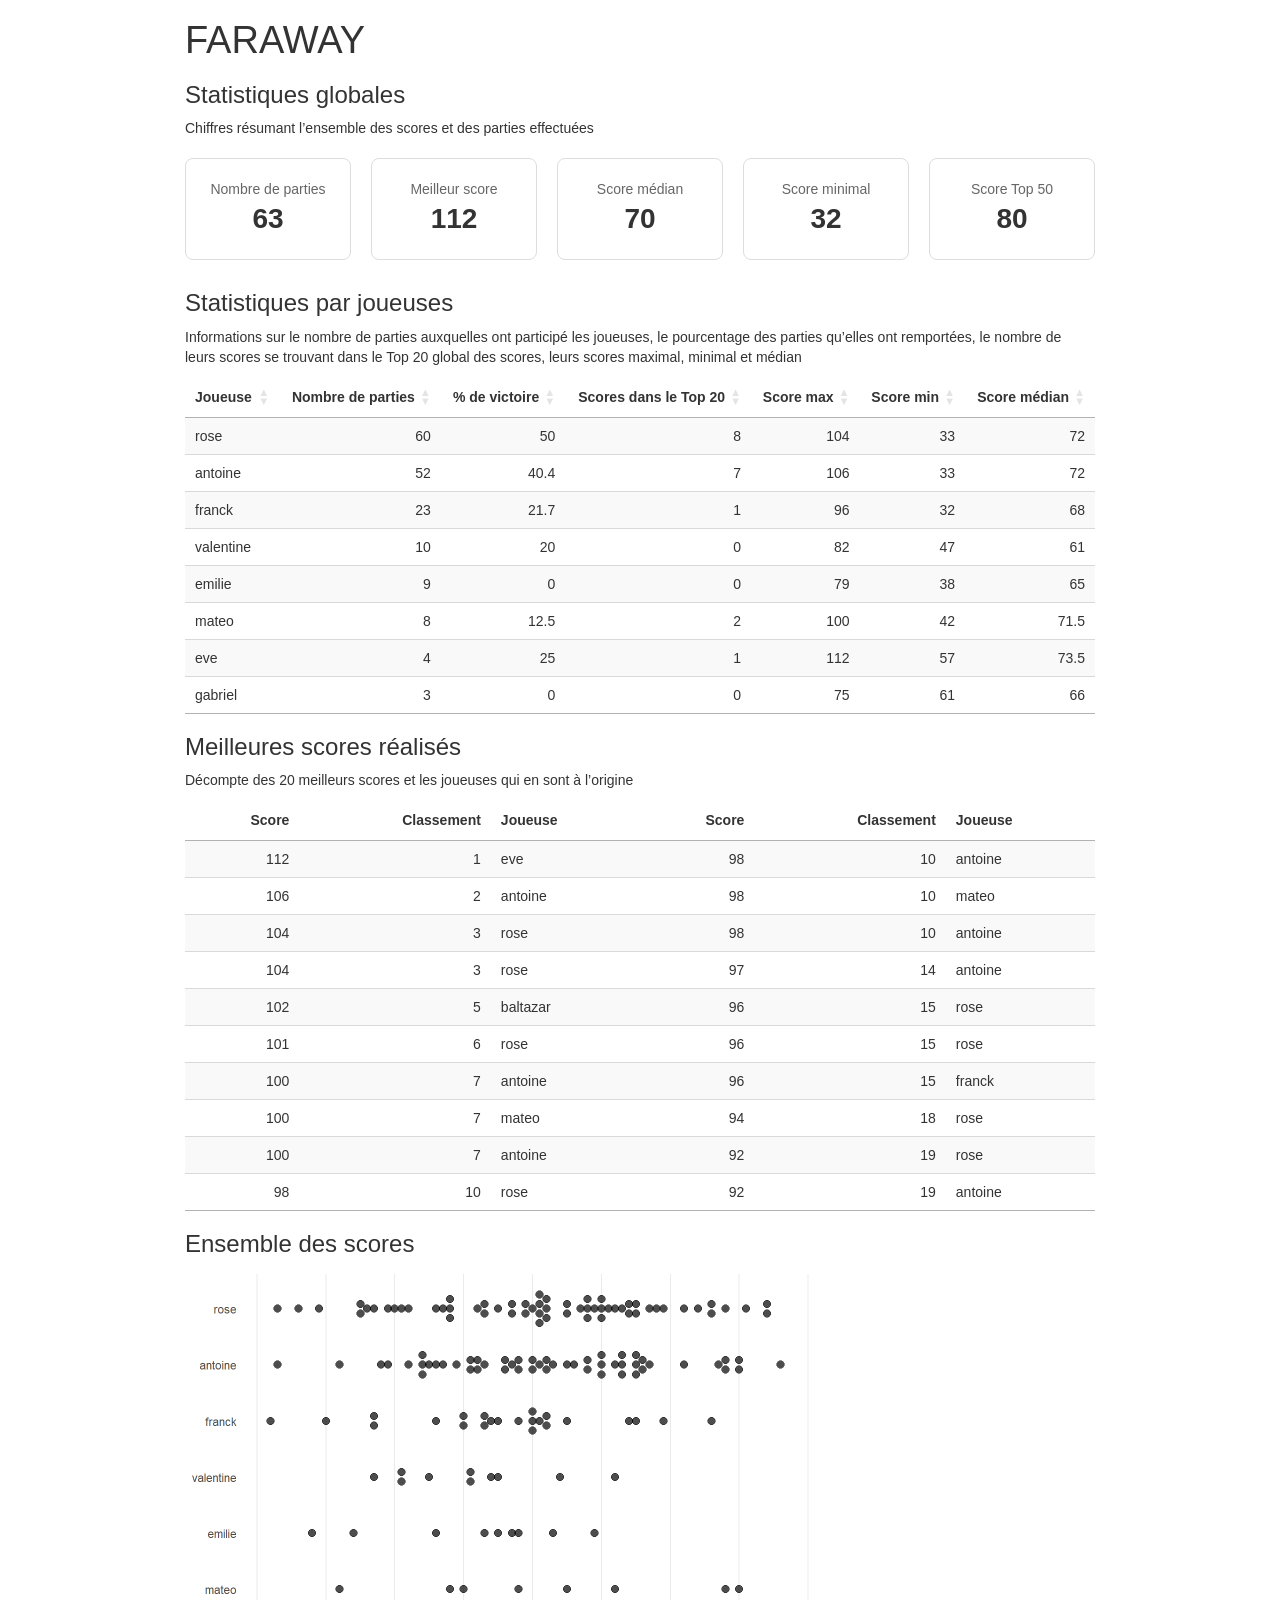
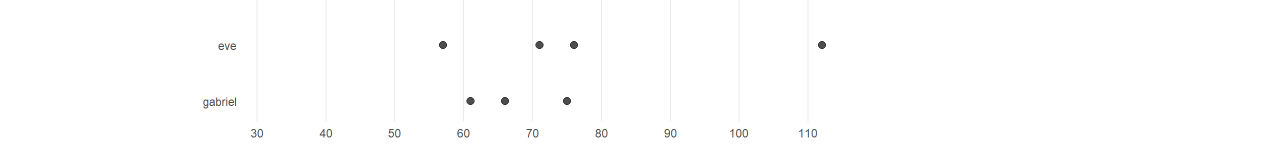
==== commit 60449539: "nv tableau" ====
--- a/r/explor_results.html
+++ b/r/explor_results.html
@@ -2859,7 +2859,7 @@
 <div style="display:flex; gap:20px; margin:20px 0 30px 0; flex-wrap:wrap;"><div style="flex:1; min-width:150px; padding:20px;
           border:1px solid #ddd; border-radius:8px; text-align:center;">
     <div style="font-size:14px; color:#666;">Nombre de parties</div>
-    <div style="font-size:28px; font-weight:bold;">62</div>
+    <div style="font-size:28px; font-weight:bold;">63</div>
   </div><div style="flex:1; min-width:150px; padding:20px;
           border:1px solid #ddd; border-radius:8px; text-align:center;">
     <div style="font-size:14px; color:#666;">Meilleur score</div>
@@ -2884,19 +2884,19 @@
 joueuses, le pourcentage des parties qu’elles ont remportées, le nombre
 de leurs scores se trouvant dans le Top 20 global des scores, leurs
 scores maximal, minimal et médian</p>
-<div class="datatables html-widget html-fill-item" id="htmlwidget-839a6069ba7e73f1d560" style="width:100%;height:auto;"></div>
-<script type="application/json" data-for="htmlwidget-839a6069ba7e73f1d560">{"x":{"filter":"none","vertical":false,"data":[["rose","antoine","franck","valentine","emilie","mateo","eve","gabriel"],[59,51,22,10,9,8,4,3],[50.8,39.2,22.7,20,0,12.5,25,0],[9,6,1,0,0,2,1,0],[104,106,89,82,79,100,112,75],[33,33,32,47,38,42,57,61],[72,72,66.5,61,65,71.5,73.5,66]],"container":"<table class=\"display\">\n  <thead>\n    <tr>\n      <th>Joueuse<\/th>\n      <th>Nombre de parties<\/th>\n      <th>% de victoire<\/th>\n      <th>Scores dans le Top 20<\/th>\n      <th>Score max<\/th>\n      <th>Score min<\/th>\n      <th>Score médian<\/th>\n    <\/tr>\n  <\/thead>\n<\/table>","options":{"dom":"t","paging":false,"columnDefs":[{"className":"dt-right","targets":[1,2,3,4,5,6]},{"name":"joueuse","targets":0},{"name":"nb_parties","targets":1},{"name":"win_pct","targets":2},{"name":"nb_top20","targets":3},{"name":"score_max","targets":4},{"name":"score_min","targets":5},{"name":"score_med","targets":6}],"order":[],"autoWidth":false,"orderClasses":false}},"evals":[],"jsHooks":[]}</script>
+<div class="datatables html-widget html-fill-item" id="htmlwidget-763058ba756bafff033d" style="width:100%;height:auto;"></div>
+<script type="application/json" data-for="htmlwidget-763058ba756bafff033d">{"x":{"filter":"none","vertical":false,"data":[["rose","antoine","franck","valentine","emilie","mateo","eve","gabriel"],[60,52,23,10,9,8,4,3],[50,40.4,21.7,20,0,12.5,25,0],[8,7,1,0,0,2,1,0],[104,106,96,82,79,100,112,75],[33,33,32,47,38,42,57,61],[72,72,68,61,65,71.5,73.5,66]],"container":"<table class=\"display\">\n  <thead>\n    <tr>\n      <th>Joueuse<\/th>\n      <th>Nombre de parties<\/th>\n      <th>% de victoire<\/th>\n      <th>Scores dans le Top 20<\/th>\n      <th>Score max<\/th>\n      <th>Score min<\/th>\n      <th>Score médian<\/th>\n    <\/tr>\n  <\/thead>\n<\/table>","options":{"dom":"t","paging":false,"columnDefs":[{"className":"dt-right","targets":[1,2,3,4,5,6]},{"name":"joueuse","targets":0},{"name":"nb_parties","targets":1},{"name":"win_pct","targets":2},{"name":"nb_top20","targets":3},{"name":"score_max","targets":4},{"name":"score_min","targets":5},{"name":"score_med","targets":6}],"order":[],"autoWidth":false,"orderClasses":false}},"evals":[],"jsHooks":[]}</script>
 </div>
 <div id="meilleures-scores-réalisés" class="section level3">
 <h3>Meilleures scores réalisés</h3>
 <p>Décompte des 20 meilleurs scores et les joueuses qui en sont à
 l’origine</p>
-<div class="datatables html-widget html-fill-item" id="htmlwidget-b7a29f1a5594ca1da04f" style="width:100%;height:auto;"></div>
-<script type="application/json" data-for="htmlwidget-b7a29f1a5594ca1da04f">{"x":{"filter":"none","vertical":false,"data":[[112,106,104,104,102,101,100,100,100,98],[1,2,3,3,5,6,7,7,7,10],["eve","antoine","rose","rose","baltazar","rose","antoine","mateo","antoine","rose"],[98,98,97,96,96,94,92,92,92,89],[10,10,13,14,14,16,17,17,17,20],["antoine","mateo","antoine","rose","rose","rose","rose","antoine","christelle","franck"]],"container":"<table class=\"display\">\n  <thead>\n    <tr>\n      <th>Score<\/th>\n      <th>Classement<\/th>\n      <th>Joueuse<\/th>\n      <th>Score<\/th>\n      <th>Classement<\/th>\n      <th>Joueuse<\/th>\n    <\/tr>\n  <\/thead>\n<\/table>","options":{"dom":"t","paging":false,"ordering":false,"columnDefs":[{"className":"dt-right","targets":[0,1,3,4]},{"name":"Score","targets":0},{"name":"Classement","targets":1},{"name":"Joueuse","targets":2},{"name":"Score","targets":3},{"name":"Classement","targets":4},{"name":"Joueuse","targets":5}],"order":[],"autoWidth":false,"orderClasses":false}},"evals":[],"jsHooks":[]}</script>
+<div class="datatables html-widget html-fill-item" id="htmlwidget-a82903716153b33746fc" style="width:100%;height:auto;"></div>
+<script type="application/json" data-for="htmlwidget-a82903716153b33746fc">{"x":{"filter":"none","vertical":false,"data":[[112,106,104,104,102,101,100,100,100,98],[1,2,3,3,5,6,7,7,7,10],["eve","antoine","rose","rose","baltazar","rose","antoine","mateo","antoine","rose"],[98,98,98,97,96,96,96,94,92,92],[10,10,10,14,15,15,15,18,19,19],["antoine","mateo","antoine","antoine","rose","rose","franck","rose","rose","antoine"]],"container":"<table class=\"display\">\n  <thead>\n    <tr>\n      <th>Score<\/th>\n      <th>Classement<\/th>\n      <th>Joueuse<\/th>\n      <th>Score<\/th>\n      <th>Classement<\/th>\n      <th>Joueuse<\/th>\n    <\/tr>\n  <\/thead>\n<\/table>","options":{"dom":"t","paging":false,"ordering":false,"columnDefs":[{"className":"dt-right","targets":[0,1,3,4]},{"name":"Score","targets":0},{"name":"Classement","targets":1},{"name":"Joueuse","targets":2},{"name":"Score","targets":3},{"name":"Classement","targets":4},{"name":"Joueuse","targets":5}],"order":[],"autoWidth":false,"orderClasses":false}},"evals":[],"jsHooks":[]}</script>
 </div>
 <div id="ensemble-des-scores" class="section level3">
 <h3>Ensemble des scores</h3>
-<p><img role="img" aria-label src="[data-uri]" alt width="672" /></p>
+<p><img role="img" aria-label src="[data-uri]" alt width="672" /></p>
 </div>
 
 
